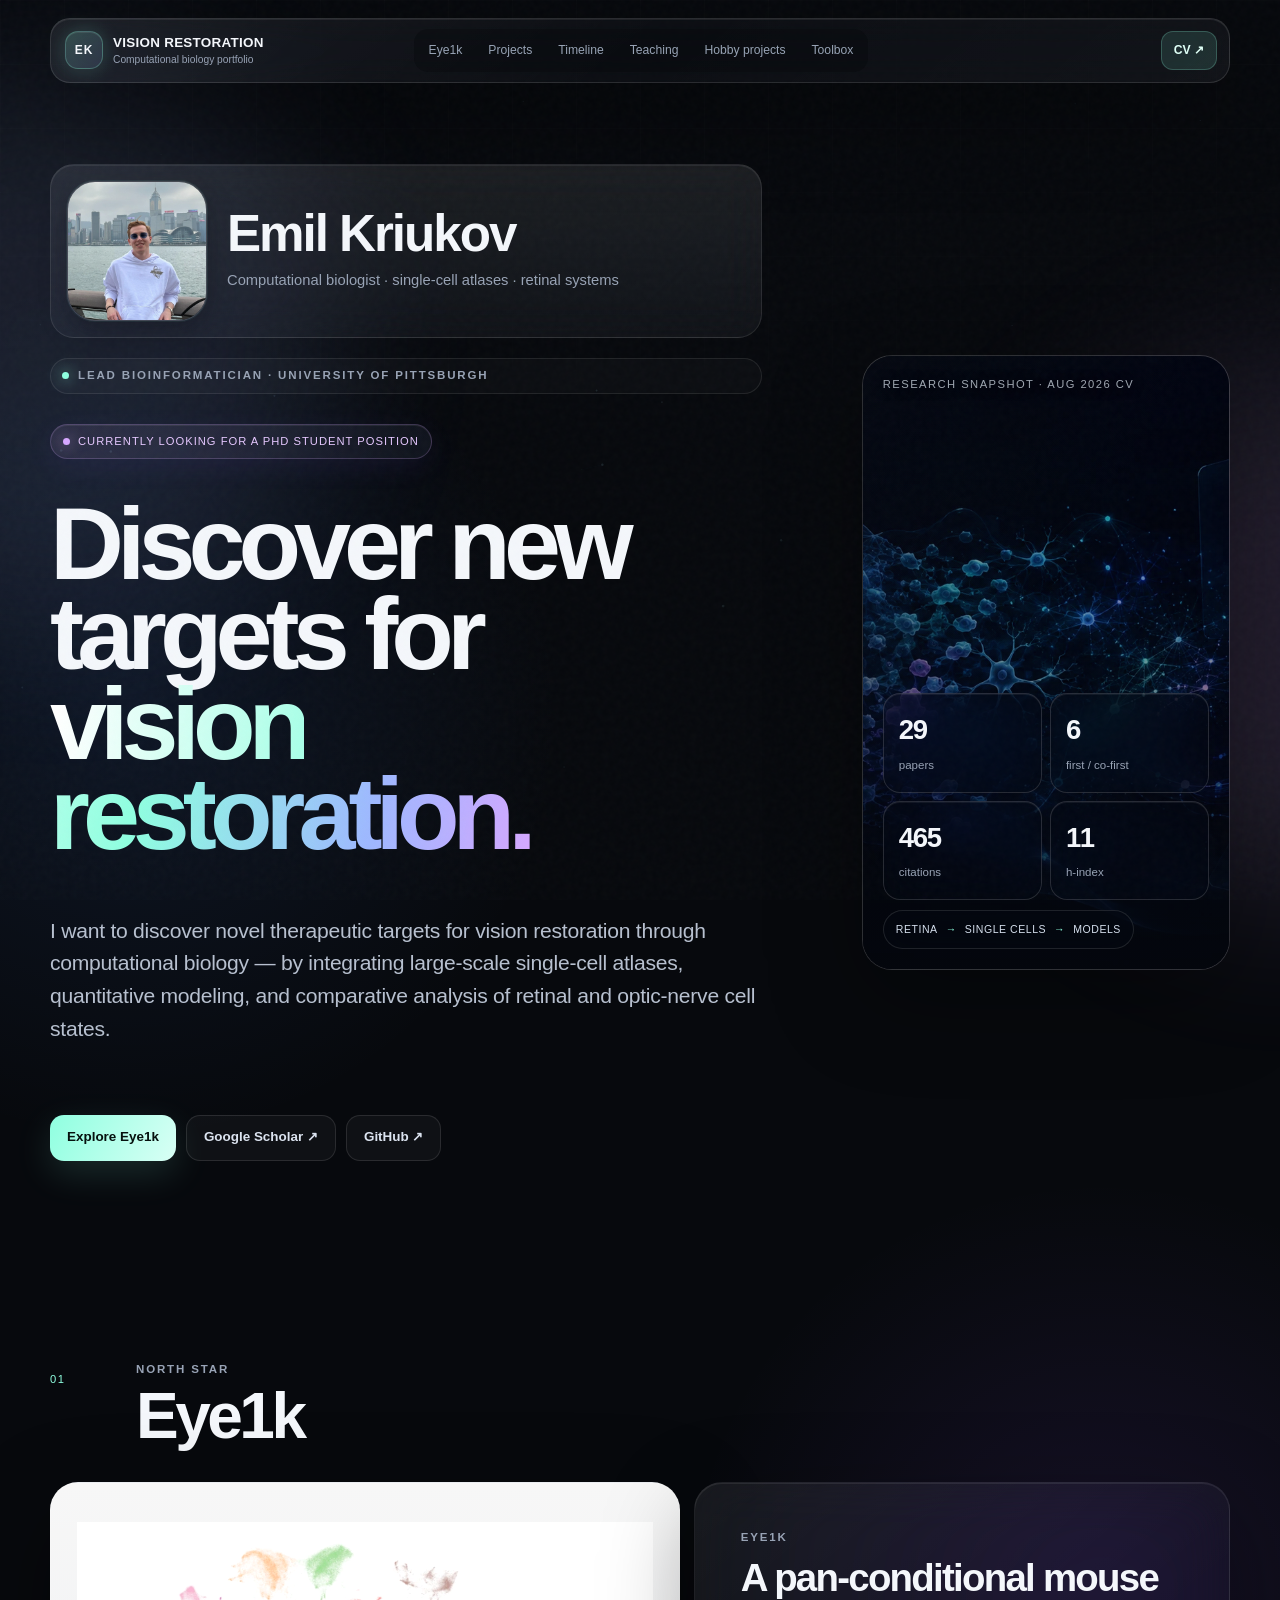
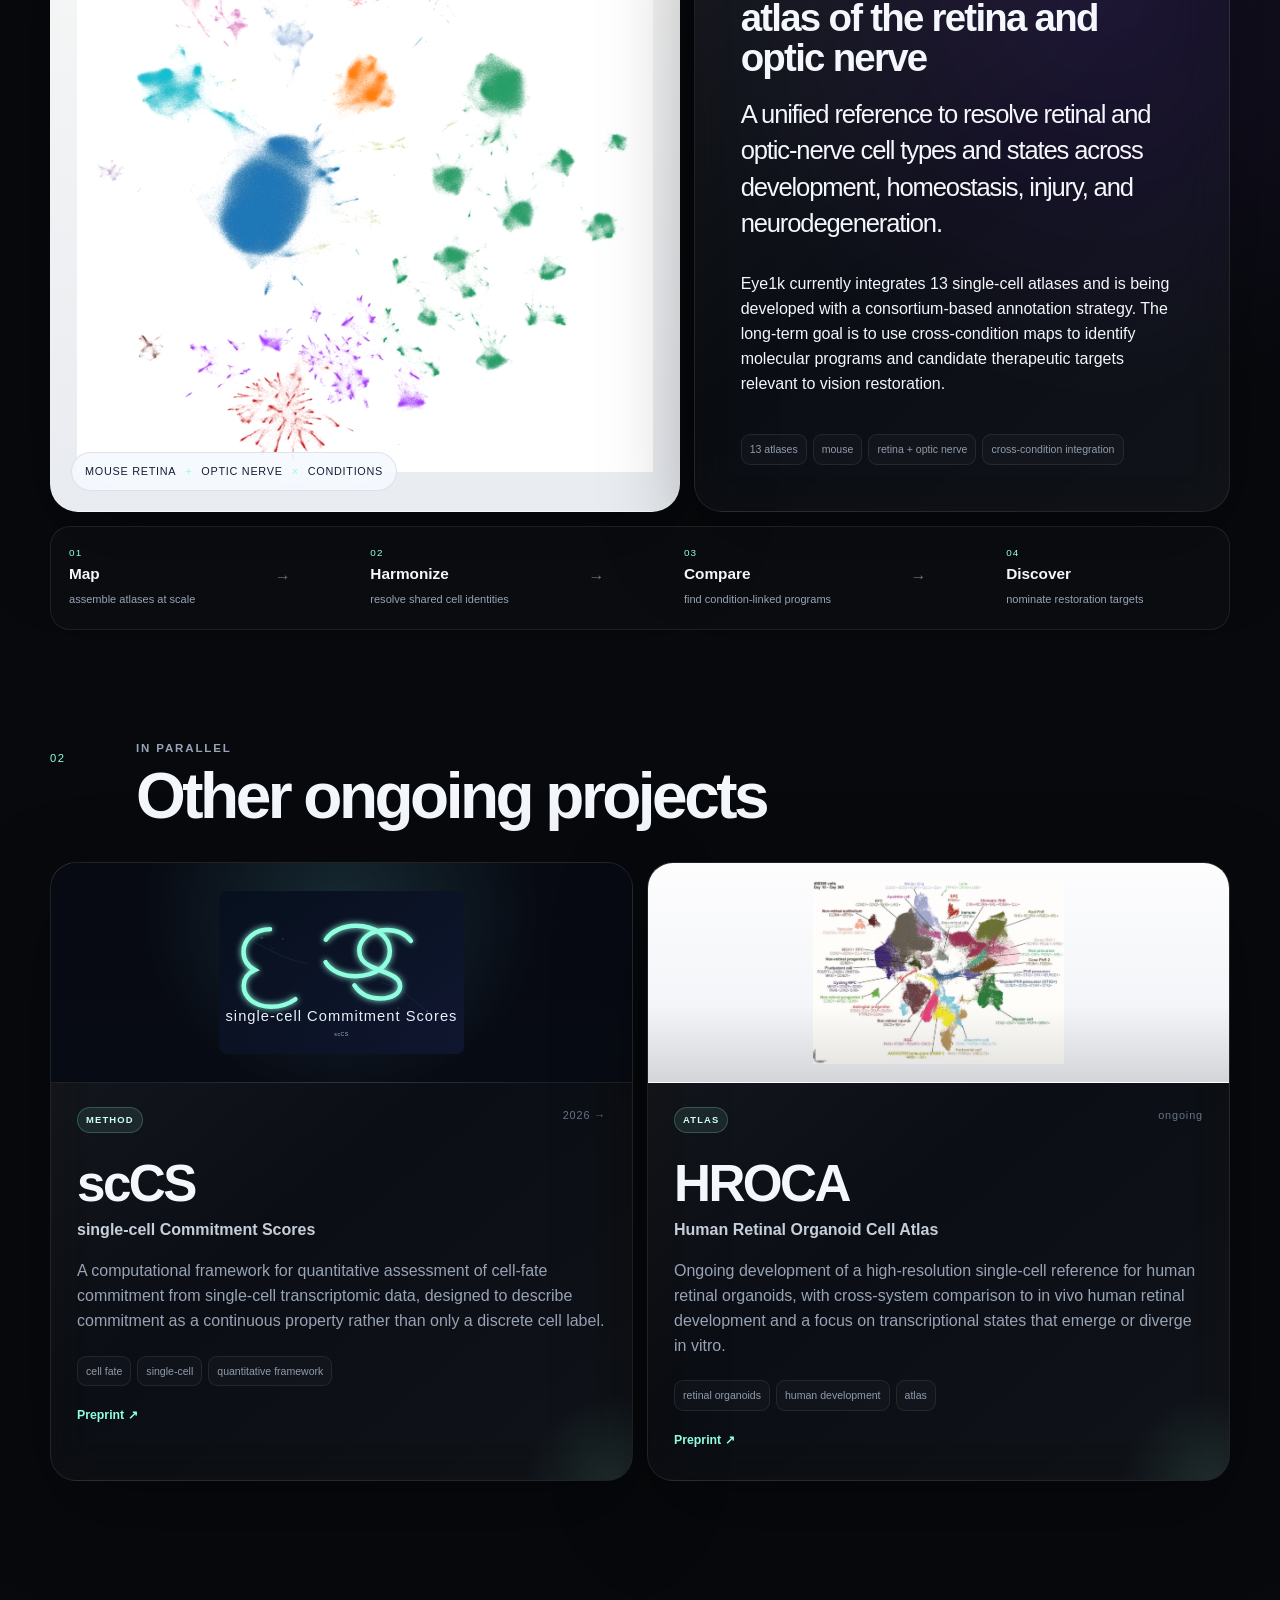
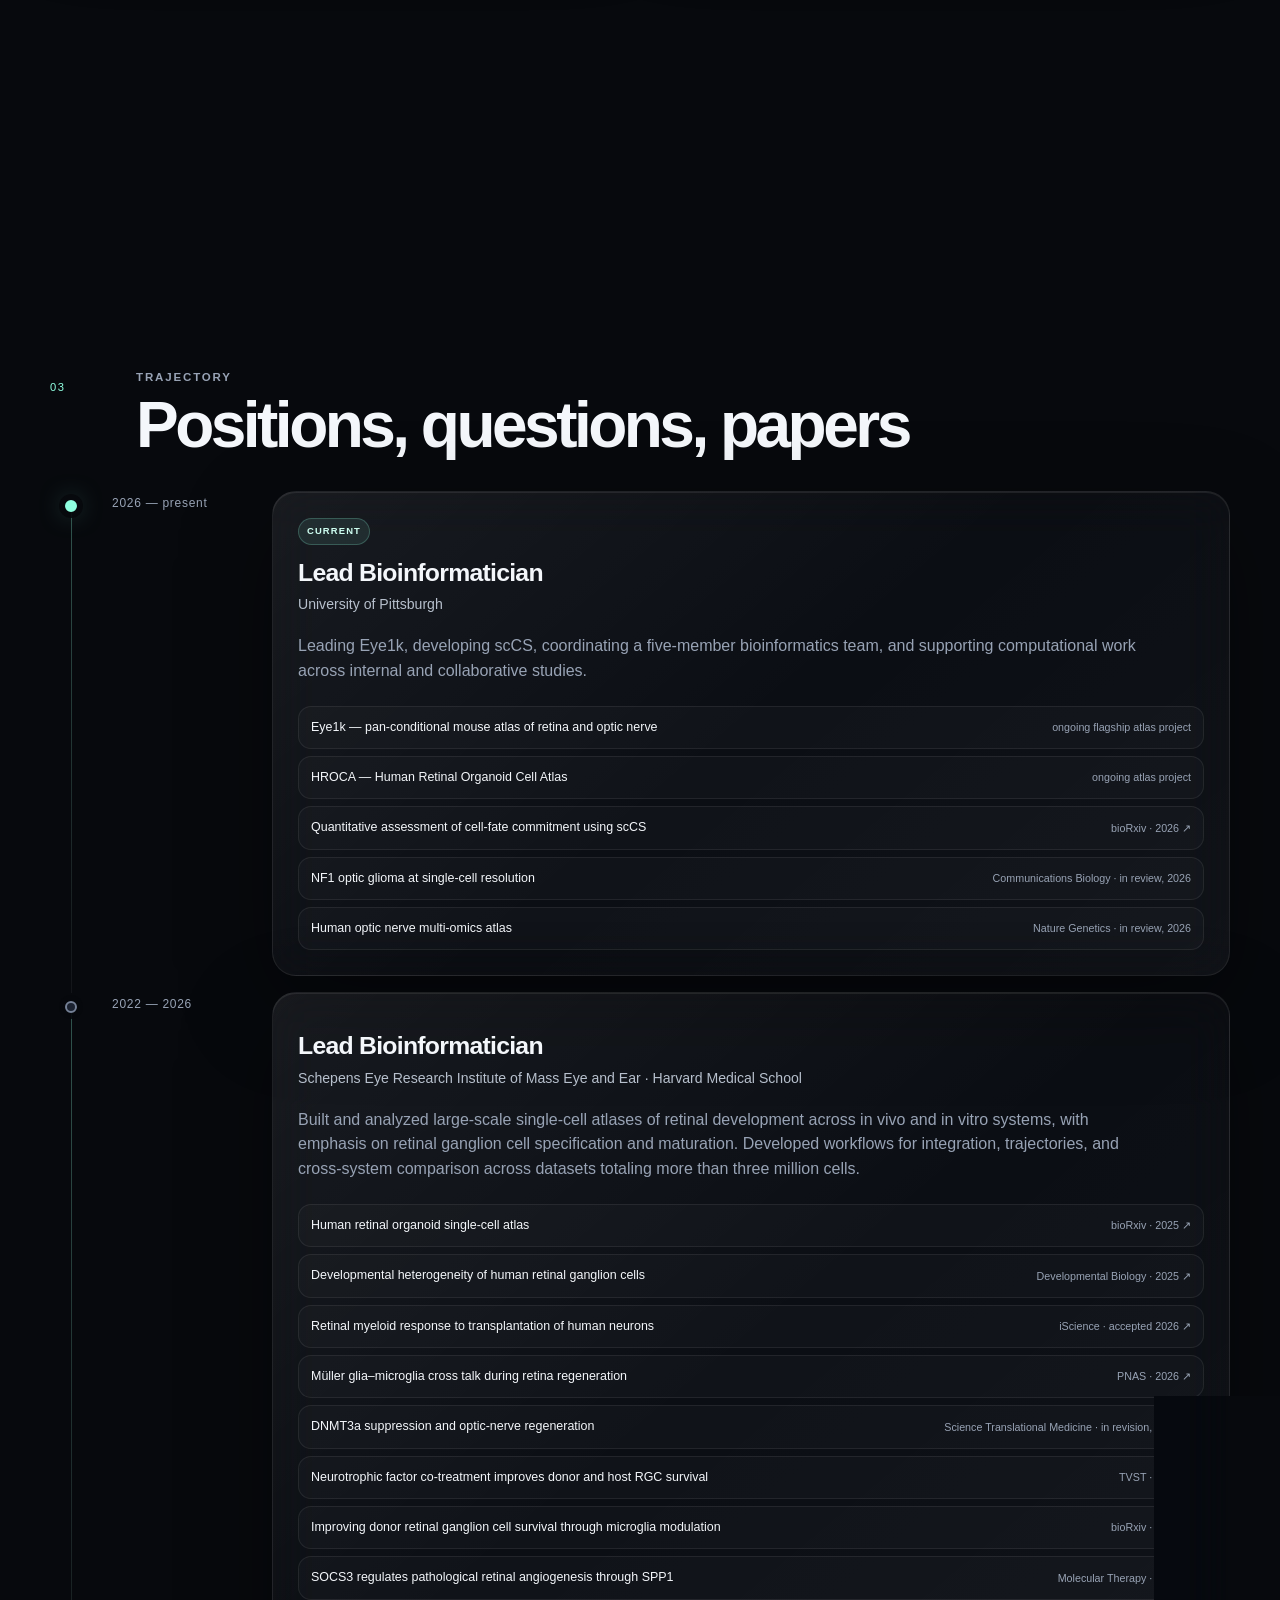
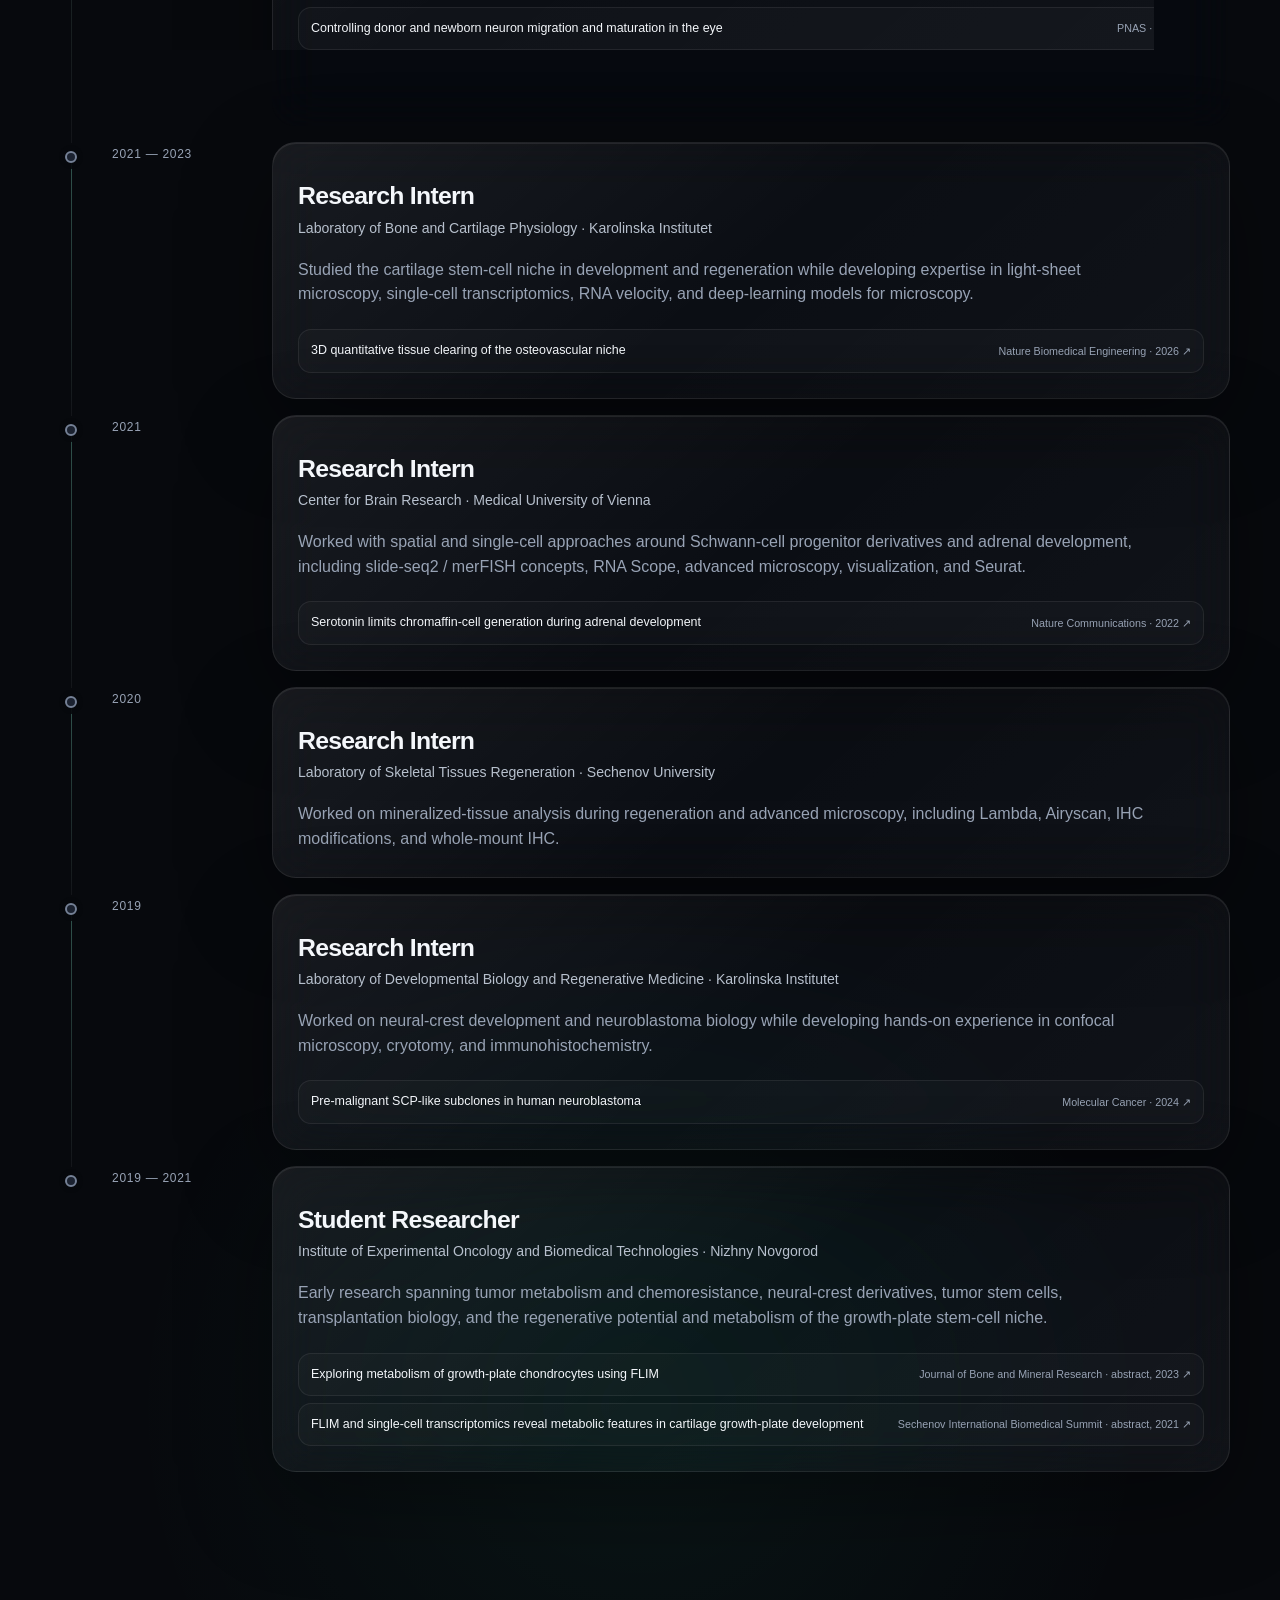
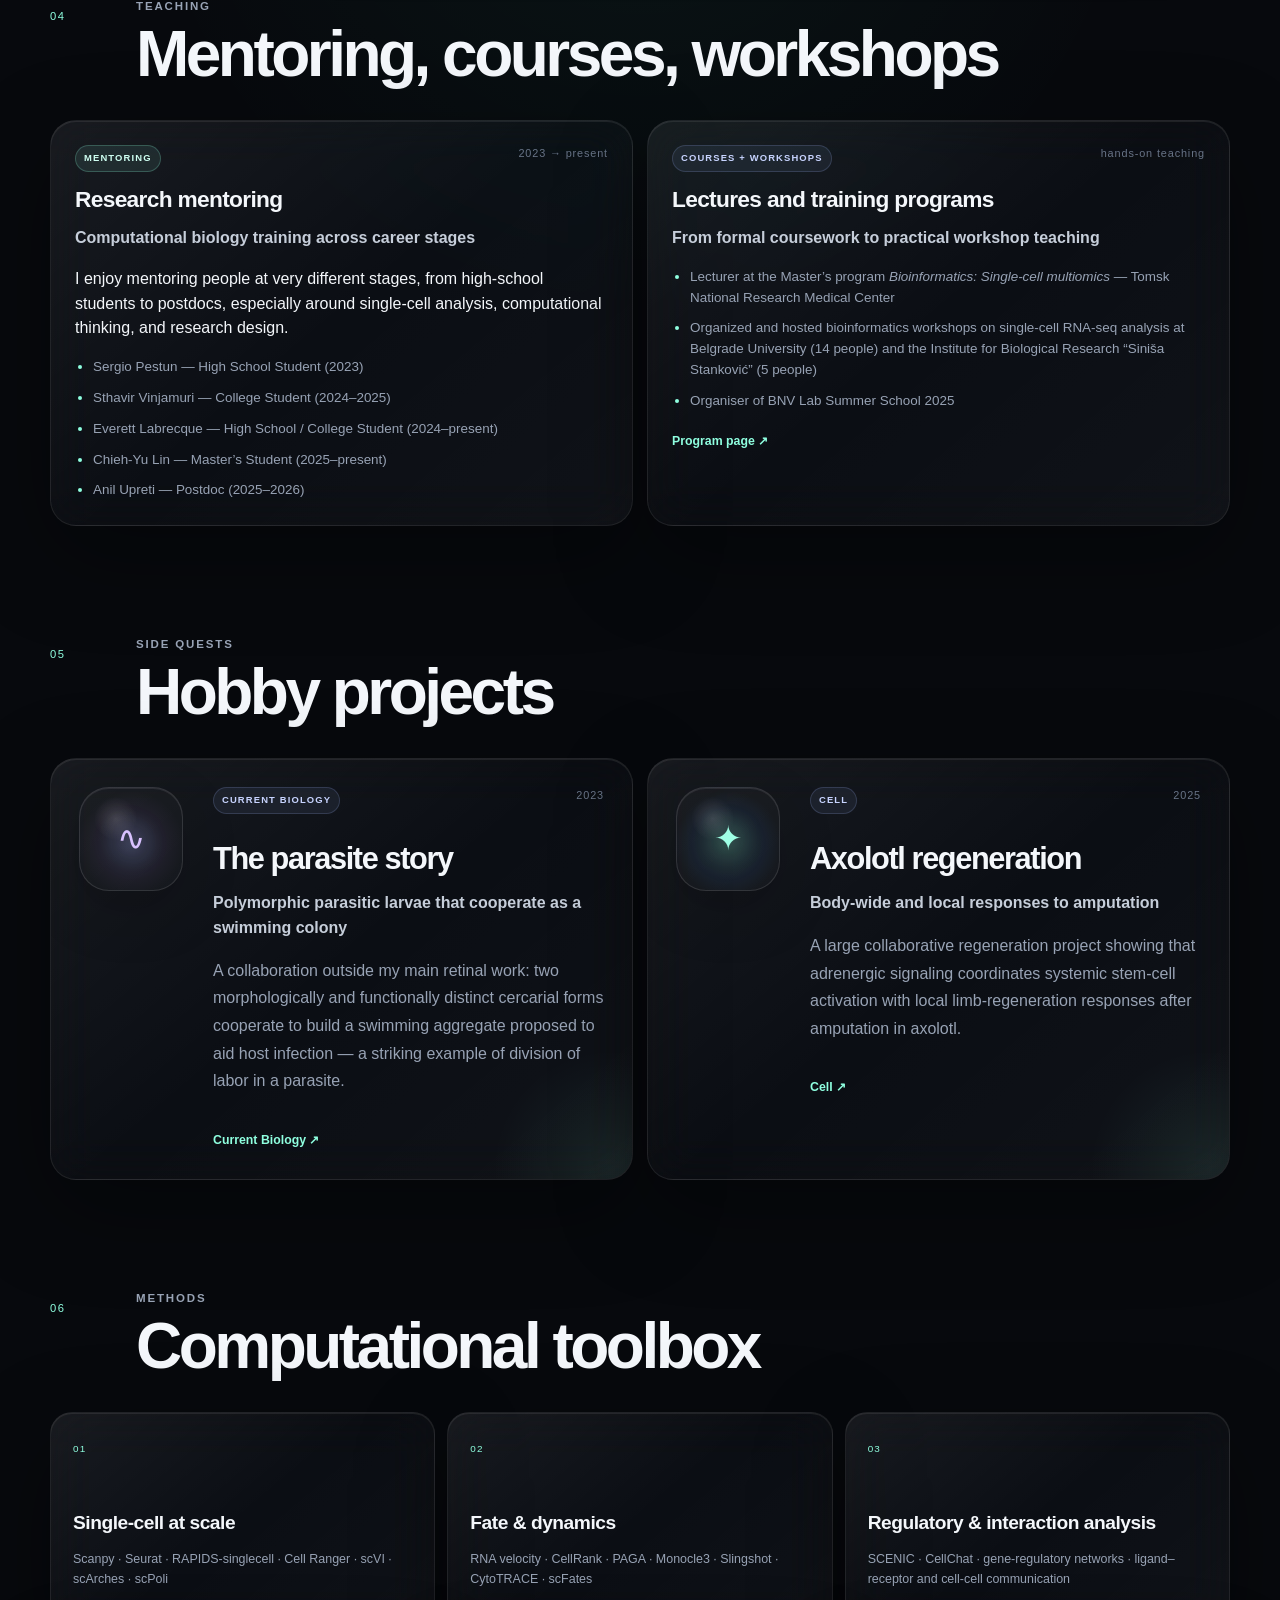
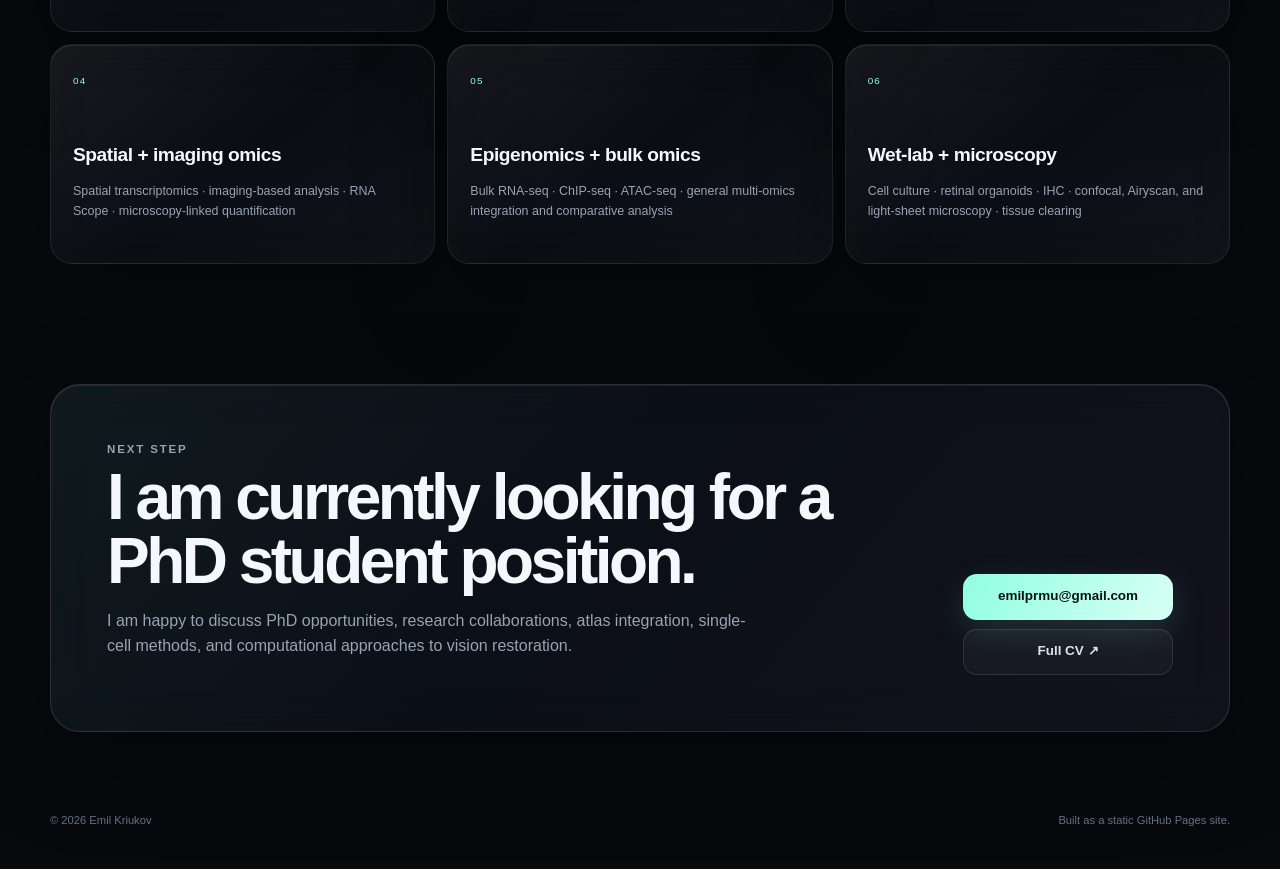
==== index.html @ a07c0dcc "Add files via upload" ====
<!doctype html>
<html lang="en">
<head>
  <meta charset="utf-8" />
  <meta name="viewport" content="width=device-width, initial-scale=1" />
  <meta name="theme-color" content="#07090d" />
  <meta name="description" content="Emil Kriukov — computational biologist using single-cell atlases and quantitative modeling to discover therapeutic targets for vision restoration." />
  <meta property="og:title" content="Emil Kriukov — Computational Biology" />
  <meta property="og:description" content="Single-cell atlases, retinal systems, cell-fate modeling, and computational biology for vision restoration." />
  <meta property="og:type" content="website" />
  <title>Emil Kriukov — Computational Biology</title>
  <link rel="icon" href="assets/favicon.svg" type="image/svg+xml" />
  <link rel="stylesheet" href="styles.css" />
</head>
<body>
  <canvas id="cell-field" aria-hidden="true"></canvas>
  <div class="ambient ambient-a" aria-hidden="true"></div>
  <div class="ambient ambient-b" aria-hidden="true"></div>
  <div class="noise" aria-hidden="true"></div>

  <header class="site-header glass" id="top">
    <a class="brand" href="#top" aria-label="Emil Kriukov home">
      <span class="brand-mark">EK</span>
      <span class="brand-copy">
        <strong>Vision restoration</strong>
        <small>Computational biology portfolio</small>
      </span>
    </a>
    <nav class="nav" aria-label="Primary navigation">
      <a href="#goal">Eye1k</a>
      <a href="#projects">Projects</a>
      <a href="#timeline">Timeline</a>
      <a href="#teaching">Teaching</a>
      <a href="#hobbies">Hobby projects</a>
      <a href="#toolbox">Toolbox</a>
    </nav>
    <a class="header-cta" href="assets/Emil_Kriukov_CV.pdf" target="_blank" rel="noopener">CV ↗</a>
  </header>

  <main>
    <section class="hero section-shell" aria-labelledby="hero-title">
      <div class="hero-copy reveal">
        <div class="hero-identity glass-subtle">
          <img class="profile-thumb" src="assets/emil-profile.webp" alt="Portrait of Emil Kriukov" />
          <div>
            <h2 class="identity-name">Emil Kriukov</h2>
            <p class="identity-role">Computational biologist · single-cell atlases · retinal systems</p>
          </div>
        </div>

        <div class="eyebrow"><span class="status-dot"></span> Lead Bioinformatician · University of Pittsburgh</div>
        <div class="opportunity-badge">Currently looking for a PhD student position</div>
        <h1 id="hero-title">Discover new targets for<br/><span>vision restoration.</span></h1>
        <p class="hero-lede">
          I want to discover novel therapeutic targets for vision restoration through computational biology — by integrating large-scale single-cell atlases, quantitative modeling, and comparative analysis of retinal and optic-nerve cell states.
        </p>
        <div class="hero-actions">
          <a class="button button-primary" href="#goal">Explore Eye1k</a>
          <a class="button button-ghost" href="https://scholar.google.com/citations?hl=en&authuser=1&user=YeBiFWYAAAAJ" target="_blank" rel="noopener">Google Scholar ↗</a>
          <a class="button button-ghost" href="https://github.com/mcrewcow" target="_blank" rel="noopener">GitHub ↗</a>
        </div>
      </div>

      <aside class="hero-panel glass reveal" aria-label="Research snapshot">
        <img class="hero-art" src="assets/hero-retina-data.webp" alt="Abstract illustration of retinal tissue transforming into single-cell data, trajectories, and computational networks" />
        <div class="hero-panel-shade" aria-hidden="true"></div>
        <div class="hero-panel-content">
          <div class="panel-kicker">Research snapshot · Aug 2026 CV</div>
          <div class="metric-grid">
            <div class="metric"><strong>29</strong><span>papers</span></div>
            <div class="metric"><strong>6</strong><span>first / co-first</span></div>
            <div class="metric"><strong>465</strong><span>citations</span></div>
            <div class="metric"><strong>11</strong><span>h-index</span></div>
          </div>
          <div class="hero-visual-caption">
            <span>retina</span><i>→</i><span>single cells</span><i>→</i><span>models</span>
          </div>
        </div>
      </aside>
    </section>

    <section class="section-shell" id="goal">
      <div class="section-heading reveal">
        <span class="section-number">01</span>
        <div>
          <p class="section-kicker">North star</p>
          <h2>Eye1k</h2>
        </div>
      </div>

      <div class="northstar-grid">
        <article class="glass northstar-visual reveal interactive-card" tabindex="0">
          <img class="data-figure eye1k-figure" src="assets/eye1k-user.webp" alt="Eye1k atlas UMAP-style visualization of retinal and optic-nerve related cell states" loading="lazy" />
          <div class="northstar-image-shade" aria-hidden="true"></div>
          <div class="northstar-caption"><span>mouse retina</span><i>+</i><span>optic nerve</span><i>×</i><span>conditions</span></div>
        </article>

        <article class="glass northstar-copy reveal interactive-card" tabindex="0">
          <span class="micro-label">Eye1k</span>
          <h3>A pan-conditional mouse atlas of the retina and optic nerve</h3>
          <p class="big-statement compact">A unified reference to resolve retinal and optic-nerve cell types and states across development, homeostasis, injury, and neurodegeneration.</p>
          <p class="muted">Eye1k currently integrates 13 single-cell atlases and is being developed with a consortium-based annotation strategy. The long-term goal is to use cross-condition maps to identify molecular programs and candidate therapeutic targets relevant to vision restoration.</p>
          <div class="project-meta northstar-meta"><span>13 atlases</span><span>mouse</span><span>retina + optic nerve</span><span>cross-condition integration</span></div>
        </article>
      </div>

      <div class="research-loop reveal" aria-label="Eye1k research workflow">
        <div><span>01</span><strong>Map</strong><small>assemble atlases at scale</small></div>
        <i>→</i>
        <div><span>02</span><strong>Harmonize</strong><small>resolve shared cell identities</small></div>
        <i>→</i>
        <div><span>03</span><strong>Compare</strong><small>find condition-linked programs</small></div>
        <i>→</i>
        <div><span>04</span><strong>Discover</strong><small>nominate restoration targets</small></div>
      </div>
    </section>

    <section class="section-shell" id="projects">
      <div class="section-heading reveal">
        <span class="section-number">02</span>
        <div>
          <p class="section-kicker">In parallel</p>
          <h2>Other ongoing projects</h2>
        </div>
      </div>

      <div class="project-grid">
        <article class="project-card glass feature project-card-visual reveal interactive-card" tabindex="0">
          <div class="project-image-wrap logo-wrap">
            <img class="logo-figure" src="assets/sccs-logo.svg" alt="scCS logo and wordmark" loading="lazy" />
          </div>
          <div class="project-body">
            <div class="card-topline"><span class="tag live">METHOD</span><span>2026 →</span></div>
            <h3>scCS</h3>
            <p class="project-subtitle">single-cell Commitment Scores</p>
            <p>A computational framework for quantitative assessment of cell-fate commitment from single-cell transcriptomic data, designed to describe commitment as a continuous property rather than only a discrete cell label.</p>
            <div class="project-meta"><span>cell fate</span><span>single-cell</span><span>quantitative framework</span></div>
            <a class="text-link" href="https://doi.org/10.64898/2026.07.27.741070v1" target="_blank" rel="noopener">Preprint ↗</a>
          </div>
        </article>

        <article class="project-card glass feature project-card-visual reveal interactive-card" tabindex="0">
          <div class="project-image-wrap light-wrap">
            <img class="data-figure hroca-figure" src="assets/hroca-user.webp" alt="HROCA annotated UMAP of human retinal organoid cell states" loading="lazy" />
          </div>
          <div class="project-body">
            <div class="card-topline"><span class="tag live">ATLAS</span><span>ongoing</span></div>
            <h3>HROCA</h3>
            <p class="project-subtitle">Human Retinal Organoid Cell Atlas</p>
            <p>Ongoing development of a high-resolution single-cell reference for human retinal organoids, with cross-system comparison to in vivo human retinal development and a focus on transcriptional states that emerge or diverge in vitro.</p>
            <div class="project-meta"><span>retinal organoids</span><span>human development</span><span>atlas</span></div>
            <a class="text-link" href="https://doi.org/10.1101/2025.08.02.668295" target="_blank" rel="noopener">Preprint ↗</a>
          </div>
        </article>

        <article class="project-card glass reveal interactive-card" tabindex="0">
          <div class="card-topline"><span class="tag">ACTIVE PAPER</span><span>2026</span></div>
          <h3>NF1 optic glioma</h3>
          <p class="project-subtitle">Systems-level single-cell dissection</p>
          <p>A systems-level single-cell study of a preclinical murine model of NF1 optic glioma, listed in the CV as in review at <em>Communications Biology</em>.</p>
          <div class="project-meta"><span>NF1</span><span>optic glioma</span><span>single-cell</span></div>
        </article>

        <article class="project-card glass reveal interactive-card" tabindex="0">
          <div class="card-topline"><span class="tag">ACTIVE PAPER</span><span>2026</span></div>
          <h3>Human optic nerve atlas</h3>
          <p class="project-subtitle">Integrated single-cell multi-omics</p>
          <p>Contributing to an integrated single-cell multi-omics atlas of the human optic nerve, currently listed in the CV as in review at <em>Nature Genetics</em>.</p>
          <div class="project-meta"><span>human</span><span>optic nerve</span><span>multi-omics</span></div>
        </article>
      </div>
    </section>

    <section class="section-shell" id="timeline">
      <div class="section-heading reveal">
        <span class="section-number">03</span>
        <div>
          <p class="section-kicker">Trajectory</p>
          <h2>Positions, questions, papers</h2>
        </div>
      </div>

      <div class="timeline">
        <article class="timeline-item reveal">
          <div class="timeline-rail"><span class="timeline-dot current"></span></div>
          <div class="timeline-date">2026 — present</div>
          <div class="timeline-card glass interactive-card" tabindex="0">
            <div class="role-heading"><div><span class="tag live">CURRENT</span><h3>Lead Bioinformatician</h3><p>University of Pittsburgh</p></div></div>
            <p>Leading Eye1k, developing scCS, coordinating a five-member bioinformatics team, and supporting computational work across internal and collaborative studies.</p>
            <div class="paper-list">
              <div class="paper-static"><span>Eye1k — pan-conditional mouse atlas of retina and optic nerve</span><small>ongoing flagship atlas project</small></div>
              <div class="paper-static"><span>HROCA — Human Retinal Organoid Cell Atlas</span><small>ongoing atlas project</small></div>
              <a href="https://doi.org/10.64898/2026.07.27.741070v1" target="_blank" rel="noopener"><span>Quantitative assessment of cell-fate commitment using scCS</span><small>bioRxiv · 2026 ↗</small></a>
              <div class="paper-static"><span>NF1 optic glioma at single-cell resolution</span><small>Communications Biology · in review, 2026</small></div>
              <div class="paper-static"><span>Human optic nerve multi-omics atlas</span><small>Nature Genetics · in review, 2026</small></div>
            </div>
          </div>
        </article>

        <article class="timeline-item reveal">
          <div class="timeline-rail"><span class="timeline-dot"></span></div>
          <div class="timeline-date">2022 — 2026</div>
          <div class="timeline-card glass interactive-card" tabindex="0">
            <div class="role-heading"><div><h3>Lead Bioinformatician</h3><p>Schepens Eye Research Institute of Mass Eye and Ear · Harvard Medical School</p></div></div>
            <p>Built and analyzed large-scale single-cell atlases of retinal development across in vivo and in vitro systems, with emphasis on retinal ganglion cell specification and maturation. Developed workflows for integration, trajectories, and cross-system comparison across datasets totaling more than three million cells.</p>
            <div class="paper-list">
              <a href="https://doi.org/10.1101/2025.08.02.668295" target="_blank" rel="noopener"><span>Human retinal organoid single-cell atlas</span><small>bioRxiv · 2025 ↗</small></a>
              <a href="https://doi.org/10.1016/j.ydbio.2025.08.025" target="_blank" rel="noopener"><span>Developmental heterogeneity of human retinal ganglion cells</span><small>Developmental Biology · 2025 ↗</small></a>
              <a href="https://doi.org/10.1101/2025.05.16.654622v1" target="_blank" rel="noopener"><span>Retinal myeloid response to transplantation of human neurons</span><small>iScience · accepted 2026 ↗</small></a>
              <a href="https://doi.org/10.1073/pnas.2535044123" target="_blank" rel="noopener"><span>Müller glia–microglia cross talk during retina regeneration</span><small>PNAS · 2026 ↗</small></a>
              <a href="https://doi.org/10.1101/2023.11.17.567614" target="_blank" rel="noopener"><span>DNMT3a suppression and optic-nerve regeneration</span><small>Science Translational Medicine · in revision, 2026 ↗</small></a>
              <a href="https://doi.org/10.1167/tvst.14.9.27" target="_blank" rel="noopener"><span>Neurotrophic factor co-treatment improves donor and host RGC survival</span><small>TVST · 2025 ↗</small></a>
              <a href="https://doi.org/10.1101/2024.07.06.602307" target="_blank" rel="noopener"><span>Improving donor retinal ganglion cell survival through microglia modulation</span><small>bioRxiv · 2024 ↗</small></a>
              <a href="https://doi.org/10.1016/j.ymthe.2024.03.025" target="_blank" rel="noopener"><span>SOCS3 regulates pathological retinal angiogenesis through SPP1</span><small>Molecular Therapy · 2024 ↗</small></a>
              <a href="https://doi.org/10.1073/pnas.2302089120" target="_blank" rel="noopener"><span>Controlling donor and newborn neuron migration and maturation in the eye</span><small>PNAS · 2023 ↗</small></a>
              <a href="https://doi.org/10.1016/j.celrep.2023.112889" target="_blank" rel="noopener"><span>IGFBPL1, microglia homeostasis, and neuroinflammation in glaucoma</span><small>Cell Reports · 2023 ↗</small></a>
            </div>
          </div>
        </article>

        <article class="timeline-item reveal">
          <div class="timeline-rail"><span class="timeline-dot"></span></div>
          <div class="timeline-date">2021 — 2023</div>
          <div class="timeline-card glass interactive-card" tabindex="0">
            <div class="role-heading"><div><h3>Research Intern</h3><p>Laboratory of Bone and Cartilage Physiology · Karolinska Institutet</p></div></div>
            <p>Studied the cartilage stem-cell niche in development and regeneration while developing expertise in light-sheet microscopy, single-cell transcriptomics, RNA velocity, and deep-learning models for microscopy.</p>
            <div class="paper-list">
              <a href="https://doi.org/10.1038/s41551-026-01645-3" target="_blank" rel="noopener"><span>3D quantitative tissue clearing of the osteovascular niche</span><small>Nature Biomedical Engineering · 2026 ↗</small></a>
            </div>
          </div>
        </article>

        <article class="timeline-item reveal">
          <div class="timeline-rail"><span class="timeline-dot"></span></div>
          <div class="timeline-date">2021</div>
          <div class="timeline-card glass interactive-card" tabindex="0">
            <div class="role-heading"><div><h3>Research Intern</h3><p>Center for Brain Research · Medical University of Vienna</p></div></div>
            <p>Worked with spatial and single-cell approaches around Schwann-cell progenitor derivatives and adrenal development, including slide-seq2 / merFISH concepts, RNA Scope, advanced microscopy, visualization, and Seurat.</p>
            <div class="paper-list">
              <a href="https://doi.org/10.1038/s41467-022-30438-w" target="_blank" rel="noopener"><span>Serotonin limits chromaffin-cell generation during adrenal development</span><small>Nature Communications · 2022 ↗</small></a>
            </div>
          </div>
        </article>

        <article class="timeline-item reveal">
          <div class="timeline-rail"><span class="timeline-dot"></span></div>
          <div class="timeline-date">2020</div>
          <div class="timeline-card glass interactive-card" tabindex="0">
            <div class="role-heading"><div><h3>Research Intern</h3><p>Laboratory of Skeletal Tissues Regeneration · Sechenov University</p></div></div>
            <p>Worked on mineralized-tissue analysis during regeneration and advanced microscopy, including Lambda, Airyscan, IHC modifications, and whole-mount IHC.</p>
          </div>
        </article>

        <article class="timeline-item reveal">
          <div class="timeline-rail"><span class="timeline-dot"></span></div>
          <div class="timeline-date">2019</div>
          <div class="timeline-card glass interactive-card" tabindex="0">
            <div class="role-heading"><div><h3>Research Intern</h3><p>Laboratory of Developmental Biology and Regenerative Medicine · Karolinska Institutet</p></div></div>
            <p>Worked on neural-crest development and neuroblastoma biology while developing hands-on experience in confocal microscopy, cryotomy, and immunohistochemistry.</p>
            <div class="paper-list">
              <a href="https://doi.org/10.1186/s12943-024-02091-y" target="_blank" rel="noopener"><span>Pre-malignant SCP-like subclones in human neuroblastoma</span><small>Molecular Cancer · 2024 ↗</small></a>
            </div>
          </div>
        </article>

        <article class="timeline-item reveal">
          <div class="timeline-rail"><span class="timeline-dot"></span></div>
          <div class="timeline-date">2019 — 2021</div>
          <div class="timeline-card glass interactive-card" tabindex="0">
            <div class="role-heading"><div><h3>Student Researcher</h3><p>Institute of Experimental Oncology and Biomedical Technologies · Nizhny Novgorod</p></div></div>
            <p>Early research spanning tumor metabolism and chemoresistance, neural-crest derivatives, tumor stem cells, transplantation biology, and the regenerative potential and metabolism of the growth-plate stem-cell niche.</p>
            <div class="paper-list">
              <a href="https://scholar.google.com/scholar?q=%22Exploring+metabolism+of+the+growth+plate+chondrocytes+using+FLIM+revealed+least+glycolytic+metabolism+in+chondroprogenitors%22" target="_blank" rel="noopener"><span>Exploring metabolism of growth-plate chondrocytes using FLIM</span><small>Journal of Bone and Mineral Research · abstract, 2023 ↗</small></a>
              <a href="https://sechenov-sibs.confreg.org/userfiles/ufiles/Abstracts_SIBS_ENG_2021_LAST.pdf" target="_blank" rel="noopener"><span>FLIM and single-cell transcriptomics reveal metabolic features in cartilage growth-plate development</span><small>Sechenov International Biomedical Summit · abstract, 2021 ↗</small></a>
            </div>
          </div>
        </article>
      </div>
    </section>

    <section class="section-shell" id="teaching">
      <div class="section-heading reveal">
        <span class="section-number">04</span>
        <div>
          <p class="section-kicker">Teaching</p>
          <h2>Mentoring, courses, workshops</h2>
        </div>
      </div>

      <div class="teaching-grid">
        <article class="glass teaching-card reveal interactive-card" tabindex="0">
          <div class="card-topline"><span class="tag live">MENTORING</span><span>2023 → present</span></div>
          <h3>Research mentoring</h3>
          <p class="project-subtitle">Computational biology training across career stages</p>
          <p>I enjoy mentoring people at very different stages, from high-school students to postdocs, especially around single-cell analysis, computational thinking, and research design.</p>
          <ul class="teaching-list">
            <li>Sergio Pestun — High School Student (2023)</li>
            <li>Sthavir Vinjamuri — College Student (2024–2025)</li>
            <li>Everett Labrecque — High School / College Student (2024–present)</li>
            <li>Chieh-Yu Lin — Master’s Student (2025–present)</li>
            <li>Anil Upreti — Postdoc (2025–2026)</li>
          </ul>
        </article>

        <article class="glass teaching-card reveal interactive-card" tabindex="0">
          <div class="card-topline"><span class="tag">COURSES + WORKSHOPS</span><span>hands-on teaching</span></div>
          <h3>Lectures and training programs</h3>
          <p class="project-subtitle">From formal coursework to practical workshop teaching</p>
          <ul class="teaching-list">
            <li>Lecturer at the Master’s program <em>Bioinformatics: Single-cell multiomics</em> — Tomsk National Research Medical Center</li>
            <li>Organized and hosted bioinformatics workshops on single-cell RNA-seq analysis at Belgrade University (14 people) and the Institute for Biological Research “Siniša Stanković” (5 people)</li>
            <li>Organiser of BNV Lab Summer School 2025</li>
          </ul>
          <a class="text-link" href="https://master-omics.ru/lectors/kriukove/" target="_blank" rel="noopener">Program page ↗</a>
        </article>
      </div>
    </section>

    <section class="section-shell" id="hobbies">
      <div class="section-heading reveal">
        <span class="section-number">05</span>
        <div>
          <p class="section-kicker">Side quests</p>
          <h2>Hobby projects</h2>
        </div>
      </div>

      <div class="hobby-grid">
        <article class="glass hobby-card reveal interactive-card" tabindex="0">
          <div class="hobby-orb parasite-orb" aria-hidden="true"><span>∿</span></div>
          <div>
            <div class="card-topline"><span class="tag">CURRENT BIOLOGY</span><span>2023</span></div>
            <h3>The parasite story</h3>
            <p class="project-subtitle">Polymorphic parasitic larvae that cooperate as a swimming colony</p>
            <p>A collaboration outside my main retinal work: two morphologically and functionally distinct cercarial forms cooperate to build a swimming aggregate proposed to aid host infection — a striking example of division of labor in a parasite.</p>
            <a class="text-link" href="https://doi.org/10.1016/j.cub.2023.08.090" target="_blank" rel="noopener">Current Biology ↗</a>
          </div>
        </article>

        <article class="glass hobby-card reveal interactive-card" tabindex="0">
          <div class="hobby-orb axolotl-orb" aria-hidden="true"><span>✦</span></div>
          <div>
            <div class="card-topline"><span class="tag">CELL</span><span>2025</span></div>
            <h3>Axolotl regeneration</h3>
            <p class="project-subtitle">Body-wide and local responses to amputation</p>
            <p>A large collaborative regeneration project showing that adrenergic signaling coordinates systemic stem-cell activation with local limb-regeneration responses after amputation in axolotl.</p>
            <a class="text-link" href="https://doi.org/10.1016/j.cell.2025.09.025" target="_blank" rel="noopener">Cell ↗</a>
          </div>
        </article>
      </div>
    </section>

    <section class="section-shell" id="toolbox">
      <div class="section-heading reveal">
        <span class="section-number">06</span>
        <div>
          <p class="section-kicker">Methods</p>
          <h2>Computational toolbox</h2>
        </div>
      </div>

      <div class="toolbox-grid toolbox-grid-expanded">
        <article class="glass tool-card reveal interactive-card" tabindex="0"><span>01</span><h3>Single-cell at scale</h3><p>Scanpy · Seurat · RAPIDS-singlecell · Cell Ranger · scVI · scArches · scPoli</p></article>
        <article class="glass tool-card reveal interactive-card" tabindex="0"><span>02</span><h3>Fate & dynamics</h3><p>RNA velocity · CellRank · PAGA · Monocle3 · Slingshot · CytoTRACE · scFates</p></article>
        <article class="glass tool-card reveal interactive-card" tabindex="0"><span>03</span><h3>Regulatory & interaction analysis</h3><p>SCENIC · CellChat · gene-regulatory networks · ligand–receptor and cell-cell communication</p></article>
        <article class="glass tool-card reveal interactive-card" tabindex="0"><span>04</span><h3>Spatial + imaging omics</h3><p>Spatial transcriptomics · imaging-based analysis · RNA Scope · microscopy-linked quantification</p></article>
        <article class="glass tool-card reveal interactive-card" tabindex="0"><span>05</span><h3>Epigenomics + bulk omics</h3><p>Bulk RNA-seq · ChIP-seq · ATAC-seq · general multi-omics integration and comparative analysis</p></article>
        <article class="glass tool-card reveal interactive-card" tabindex="0"><span>06</span><h3>Wet-lab + microscopy</h3><p>Cell culture · retinal organoids · IHC · confocal, Airyscan, and light-sheet microscopy · tissue clearing</p></article>
      </div>
    </section>

    <section class="section-shell contact-section">
      <div class="contact-card glass reveal">
        <div>
          <p class="section-kicker">Next step</p>
          <h2>I am currently looking for a PhD student position.</h2>
          <p>I am happy to discuss PhD opportunities, research collaborations, atlas integration, single-cell methods, and computational approaches to vision restoration.</p>
        </div>
        <div class="contact-actions">
          <a class="button button-primary" href="mailto:emilprmu@gmail.com">emilprmu@gmail.com</a>
          <a class="button button-ghost" href="assets/Emil_Kriukov_CV.pdf" target="_blank" rel="noopener">Full CV ↗</a>
        </div>
      </div>
    </section>
  </main>

  <footer class="footer section-shell">
    <span>© <span id="year"></span> Emil Kriukov</span>
    <span>Built as a static GitHub Pages site.</span>
  </footer>

  <script src="script.js"></script>
</body>
</html>
---- styles.css ----
:root {
  color-scheme: dark;
  --bg: #07090d;
  --bg-soft: #0c1017;
  --text: #f4f7fb;
  --muted: #98a3b5;
  --faint: #687487;
  --line: rgba(255,255,255,.11);
  --glass: rgba(17, 23, 34, .48);
  --glass-strong: rgba(18, 26, 39, .72);
  --accent: #8fffe0;
  --accent-2: #9eb8ff;
  --accent-3: #d6a7ff;
  --max: 1180px;
  --radius: 26px;
  --shadow: 0 30px 90px rgba(0,0,0,.34);
}

* { box-sizing: border-box; }
html { scroll-behavior: smooth; }
body {
  margin: 0;
  min-height: 100vh;
  background:
    radial-gradient(circle at 10% 8%, rgba(79, 142, 255, .10), transparent 27rem),
    radial-gradient(circle at 86% 18%, rgba(149, 86, 255, .11), transparent 26rem),
    radial-gradient(circle at 50% 70%, rgba(62, 255, 195, .05), transparent 32rem),
    var(--bg);
  color: var(--text);
  font-family: Inter, ui-sans-serif, -apple-system, BlinkMacSystemFont, "Segoe UI", sans-serif;
  line-height: 1.55;
  overflow-x: hidden;
}

body::before {
  content: "";
  position: fixed;
  inset: 0;
  pointer-events: none;
  background-image:
    linear-gradient(rgba(255,255,255,.018) 1px, transparent 1px),
    linear-gradient(90deg, rgba(255,255,255,.018) 1px, transparent 1px);
  background-size: 64px 64px;
  mask-image: linear-gradient(to bottom, rgba(0,0,0,.65), transparent 76%);
  z-index: -4;
}

#cell-field { position: fixed; inset: 0; width: 100%; height: 100%; z-index: -3; opacity: .66; pointer-events: none; }
.ambient { position: fixed; width: 34rem; aspect-ratio: 1; border-radius: 50%; filter: blur(90px); opacity: .12; z-index: -2; pointer-events: none; }
.ambient-a { background: var(--accent-2); top: 8%; left: -14rem; }
.ambient-b { background: var(--accent-3); top: 40%; right: -18rem; }
.noise { position: fixed; inset: 0; pointer-events: none; z-index: 20; opacity: .025; background-image: url("data:image/svg+xml,%3Csvg viewBox='0 0 160 160' xmlns='http://www.w3.org/2000/svg'%3E%3Cfilter id='n'%3E%3CfeTurbulence type='fractalNoise' baseFrequency='.9' numOctaves='4' stitchTiles='stitch'/%3E%3C/filter%3E%3Crect width='100%25' height='100%25' filter='url(%23n)' opacity='1'/%3E%3C/svg%3E"); }

a { color: inherit; }
::selection { background: rgba(143,255,224,.22); color: #fff; }

.glass {
  background: linear-gradient(140deg, rgba(255,255,255,.075), rgba(255,255,255,.025) 50%, rgba(255,255,255,.045));
  border: 1px solid rgba(255,255,255,.12);
  box-shadow: inset 0 1px 0 rgba(255,255,255,.08), var(--shadow);
  -webkit-backdrop-filter: blur(24px) saturate(145%);
  backdrop-filter: blur(24px) saturate(145%);
}

.site-header {
  position: sticky;
  top: 18px;
  z-index: 30;
  width: min(calc(100% - 32px), var(--max));
  margin: 18px auto 0;
  padding: 10px 12px 10px 14px;
  border-radius: 20px;
  display: grid;
  grid-template-columns: 1fr auto 1fr;
  align-items: center;
  gap: 16px;
}

.brand { display: flex; gap: 10px; align-items: center; text-decoration: none; min-width: 0; }
.brand-mark { width: 38px; height: 38px; display: grid; place-items: center; border-radius: 13px; background: linear-gradient(135deg, rgba(143,255,224,.20), rgba(158,184,255,.14)); border: 1px solid rgba(143,255,224,.25); font-size: .75rem; font-weight: 800; letter-spacing: .08em; }
.brand-copy { display: flex; flex-direction: column; min-width: 0; line-height: 1.12; }
.brand-copy strong { font-size: .88rem; letter-spacing: -.01em; }
.brand-copy small { color: var(--muted); font-size: .67rem; margin-top: 4px; white-space: nowrap; overflow: hidden; text-overflow: ellipsis; }
.nav { display: flex; gap: 4px; padding: 4px; border-radius: 14px; background: rgba(4,7,11,.32); }
.nav a { color: var(--muted); text-decoration: none; font-size: .76rem; padding: 8px 11px; border-radius: 10px; transition: .25s ease; }
.nav a:hover { color: var(--text); background: rgba(255,255,255,.06); }
.header-cta { justify-self: end; text-decoration: none; font-size: .76rem; font-weight: 700; padding: 9px 12px; border-radius: 12px; background: rgba(143,255,224,.12); border: 1px solid rgba(143,255,224,.22); color: #dffff6; }

.section-shell { width: min(calc(100% - 40px), var(--max)); margin-inline: auto; }
.hero { min-height: calc(100vh - 76px); display: grid; grid-template-columns: 1.45fr .75fr; align-items: center; gap: clamp(36px, 8vw, 100px); padding-block: 9vh 10vh; }
.eyebrow, .section-kicker, .micro-label { text-transform: uppercase; letter-spacing: .16em; font-size: .72rem; font-weight: 700; color: var(--muted); }
.eyebrow { display: inline-flex; align-items: center; gap: 9px; padding: 8px 11px; border: 1px solid rgba(255,255,255,.09); border-radius: 99px; background: rgba(255,255,255,.025); }
.status-dot { width: 7px; height: 7px; border-radius: 50%; background: var(--accent); box-shadow: 0 0 16px var(--accent); }
.hero h1 { margin: 24px 0 20px; font-size: clamp(3.45rem, 8vw, 7.7rem); line-height: .88; letter-spacing: -.068em; max-width: 920px; font-weight: 760; }
.hero h1 span { color: transparent; background: linear-gradient(100deg, #fff 2%, var(--accent) 46%, var(--accent-2) 78%, var(--accent-3)); -webkit-background-clip: text; background-clip: text; }
.hero-lede { max-width: 760px; font-size: clamp(1.05rem, 2vw, 1.32rem); color: #b7c0cf; letter-spacing: -.012em; }
.hero-actions { display: flex; gap: 10px; flex-wrap: wrap; margin-top: 34px; }
.button { display: inline-flex; align-items: center; justify-content: center; min-height: 46px; padding: 0 17px; border-radius: 14px; text-decoration: none; font-size: .84rem; font-weight: 700; transition: transform .25s ease, background .25s ease, border-color .25s ease; }
.button:hover { transform: translateY(-2px); }
.button-primary { color: #06110e; background: linear-gradient(120deg, var(--accent), #d9fff5); box-shadow: 0 12px 36px rgba(143,255,224,.14); }
.button-ghost { color: #dbe3ef; background: rgba(255,255,255,.035); border: 1px solid var(--line); }
.button-ghost:hover { background: rgba(255,255,255,.07); border-color: rgba(255,255,255,.2); }

.hero-panel { position: relative; border-radius: 30px; padding: 22px; min-height: 470px; overflow: hidden; }
.hero-panel::before { content: ""; position: absolute; inset: 0; background: radial-gradient(circle at 60% 62%, rgba(143,255,224,.10), transparent 32%), radial-gradient(circle at 24% 16%, rgba(158,184,255,.13), transparent 28%); pointer-events: none; }
.panel-kicker { position: relative; color: var(--faint); font-size: .7rem; text-transform: uppercase; letter-spacing: .13em; }
.metric-grid { position: relative; display: grid; grid-template-columns: 1fr 1fr; gap: 8px; margin-top: 18px; }
.metric { padding: 15px; border-radius: 17px; background: rgba(0,0,0,.16); border: 1px solid rgba(255,255,255,.06); }
.metric strong { display: block; font-size: 1.72rem; letter-spacing: -.05em; }
.metric span { color: var(--muted); font-size: .72rem; }
.signal-map { position: absolute; left: 50%; bottom: 26px; width: 260px; height: 250px; transform: translateX(-50%); }
.signal-core { position: absolute; left: 50%; top: 50%; transform: translate(-50%,-50%); width: 85px; height: 85px; border-radius: 50%; display: grid; place-items: center; text-align: center; font-size: .86rem; letter-spacing: .05em; font-weight: 800; color: #eafff9; background: radial-gradient(circle at 35% 30%, rgba(255,255,255,.22), rgba(143,255,224,.06)); border: 1px solid rgba(143,255,224,.25); box-shadow: 0 0 40px rgba(143,255,224,.13), inset 0 0 20px rgba(143,255,224,.05); }
.orbit { position: absolute; left: 50%; top: 50%; border-radius: 50%; border: 1px solid rgba(255,255,255,.09); transform: translate(-50%,-50%) rotate(-12deg); }
.orbit-1 { width: 178px; height: 112px; }
.orbit-2 { width: 238px; height: 172px; transform: translate(-50%,-50%) rotate(28deg); }
.node { position: absolute; font-size: .66rem; color: #d5deeb; padding: 6px 9px; border: 1px solid rgba(255,255,255,.10); border-radius: 99px; background: rgba(10,14,20,.72); }
.node-a { left: 8px; top: 48%; }
.node-b { right: 0; top: 34%; }
.node-c { left: 48%; bottom: 8px; }

.section-heading { display: grid; grid-template-columns: 68px 1fr; align-items: start; gap: 18px; padding-top: 110px; margin-bottom: 34px; }
.section-number { font-size: .7rem; color: var(--accent); letter-spacing: .14em; padding-top: 10px; }
.section-kicker { margin: 0 0 6px; }
.section-heading h2, .contact-card h2 { font-size: clamp(2.25rem, 5vw, 4.6rem); line-height: 1; letter-spacing: -.055em; margin: 0; }

.goal-grid { display: grid; grid-template-columns: 1.35fr .65fr; gap: 14px; }
.statement-card, .definition-card { border-radius: var(--radius); padding: clamp(24px, 4vw, 45px); }
.big-statement { font-size: clamp(1.55rem, 3.4vw, 3.05rem); line-height: 1.18; letter-spacing: -.045em; margin: 0; max-width: 920px; }
.big-statement em { font-style: normal; color: var(--accent); }
.definition-card h3 { margin: 14px 0 12px; font-size: 1.38rem; }
.definition-card p { color: #c2cad7; font-size: .94rem; }
.definition-card .muted { color: var(--muted); }
.research-loop { margin-top: 14px; padding: 18px; display: grid; grid-template-columns: repeat(7, auto); align-items: center; gap: 12px; border-radius: 20px; border: 1px solid rgba(255,255,255,.08); background: rgba(255,255,255,.02); }
.research-loop div { min-width: 0; }
.research-loop span { display: block; color: var(--accent); font-size: .62rem; letter-spacing: .12em; }
.research-loop strong { display: block; font-size: .96rem; margin-top: 2px; }
.research-loop small { color: var(--muted); font-size: .69rem; white-space: nowrap; }
.research-loop i { color: var(--faint); font-style: normal; }

.project-grid { display: grid; grid-template-columns: repeat(2, 1fr); gap: 14px; }
.project-card { position: relative; min-height: 300px; border-radius: var(--radius); padding: 26px; overflow: hidden; transition: transform .3s ease, border-color .3s ease; }
.project-card:hover { transform: translateY(-4px); border-color: rgba(143,255,224,.22); }
.project-card.feature { min-height: 360px; }
.project-card::after { content: ""; position: absolute; width: 180px; height: 180px; border-radius: 50%; right: -70px; bottom: -90px; background: radial-gradient(circle, rgba(143,255,224,.10), transparent 68%); }
.card-topline { display: flex; justify-content: space-between; gap: 14px; color: var(--faint); font-size: .68rem; letter-spacing: .08em; }
.tag { display: inline-flex; width: fit-content; padding: 5px 8px; border-radius: 999px; border: 1px solid rgba(158,184,255,.18); background: rgba(158,184,255,.08); color: #c8d4ff; font-size: .59rem; font-weight: 800; letter-spacing: .12em; }
.tag.live { color: #cffff2; border-color: rgba(143,255,224,.22); background: rgba(143,255,224,.09); }
.project-card h3 { margin: 30px 0 3px; font-size: clamp(2rem, 4vw, 3.3rem); letter-spacing: -.05em; line-height: 1; }
.project-subtitle { color: #c6ceda !important; margin-top: 9px !important; font-weight: 650; }
.project-card p { color: var(--muted); max-width: 650px; }
.project-meta { display: flex; flex-wrap: wrap; gap: 6px; margin-top: 22px; }
.project-meta span { border: 1px solid rgba(255,255,255,.08); background: rgba(255,255,255,.025); color: #909bab; font-size: .66rem; padding: 6px 8px; border-radius: 9px; }
.text-link { display: inline-block; margin-top: 20px; font-size: .77rem; font-weight: 700; color: var(--accent); text-decoration: none; }

.timeline { position: relative; }
.timeline-item { display: grid; grid-template-columns: 42px 140px 1fr; gap: 20px; }
.timeline-rail { position: relative; display: flex; justify-content: center; }
.timeline-rail::after { content: ""; position: absolute; top: 17px; bottom: -1px; width: 1px; background: linear-gradient(to bottom, rgba(143,255,224,.3), rgba(255,255,255,.05)); }
.timeline-item:last-child .timeline-rail::after { display: none; }
.timeline-dot { position: relative; z-index: 2; margin-top: 9px; width: 12px; height: 12px; border-radius: 50%; background: #1b2230; border: 2px solid #758196; box-shadow: 0 0 0 6px rgba(7,9,13,.9); }
.timeline-dot.current { background: var(--accent); border-color: var(--accent); box-shadow: 0 0 0 6px rgba(7,9,13,.9), 0 0 24px rgba(143,255,224,.52); }
.timeline-date { padding-top: 3px; font-size: .75rem; color: var(--muted); letter-spacing: .06em; }
.timeline-card { margin-bottom: 16px; border-radius: 24px; padding: 25px; }
.role-heading h3 { margin: 9px 0 2px; font-size: 1.55rem; letter-spacing: -.03em; }
.role-heading p { margin: 0; color: #b7c0cd; font-size: .88rem; }
.timeline-card > p { color: var(--muted); margin: 18px 0 0; max-width: 860px; }
.paper-list { display: grid; gap: 7px; margin-top: 22px; }
.paper-list a, .paper-static { text-decoration: none; display: grid; grid-template-columns: 1fr auto; align-items: center; gap: 14px; padding: 11px 12px; border-radius: 13px; border: 1px solid rgba(255,255,255,.07); background: rgba(255,255,255,.025); transition: .2s ease; }
.paper-list a:hover { border-color: rgba(143,255,224,.18); background: rgba(143,255,224,.04); }
.paper-list span { font-size: .78rem; }
.paper-list small { color: var(--muted); font-size: .67rem; text-align: right; }

.toolbox-grid { display: grid; grid-template-columns: repeat(4, 1fr); gap: 12px; }
.tool-card { min-height: 220px; padding: 22px; border-radius: 22px; }
.tool-card > span { color: var(--accent); font-size: .62rem; letter-spacing: .12em; }
.tool-card h3 { margin: 48px 0 10px; font-size: 1.2rem; letter-spacing: -.025em; }
.tool-card p { color: var(--muted); font-size: .78rem; }

.contact-section { padding-block: 120px 60px; }
.contact-card { padding: clamp(28px, 5vw, 56px); border-radius: 30px; display: grid; grid-template-columns: 1fr auto; gap: 30px; align-items: end; background: linear-gradient(130deg, rgba(143,255,224,.07), rgba(158,184,255,.04) 46%, rgba(214,167,255,.06)); }
.contact-card p:not(.section-kicker) { color: var(--muted); max-width: 660px; }
.contact-actions { display: flex; flex-direction: column; gap: 9px; min-width: 210px; }
.footer { padding: 20px 0 40px; display: flex; justify-content: space-between; color: var(--faint); font-size: .7rem; }

.reveal { opacity: 0; transform: translateY(16px); transition: opacity .7s ease, transform .7s ease; }
.reveal.visible { opacity: 1; transform: translateY(0); }

@media (max-width: 980px) {
  .site-header { grid-template-columns: 1fr auto; }
  .nav { display: none; }
  .hero { grid-template-columns: 1fr; min-height: auto; padding-top: 12vh; }
  .hero-panel { min-height: 410px; }
  .goal-grid { grid-template-columns: 1fr; }
  .toolbox-grid { grid-template-columns: repeat(2, 1fr); }
  .research-loop { grid-template-columns: 1fr; }
  .research-loop i { transform: rotate(90deg); width: fit-content; margin-left: 8px; }
  .research-loop small { white-space: normal; }
}

@media (max-width: 720px) {
  .section-shell { width: min(calc(100% - 24px), var(--max)); }
  .site-header { width: calc(100% - 20px); top: 10px; margin-top: 10px; }
  .brand-copy small { display: none; }
  .hero { padding-top: 10vh; }
  .hero h1 { font-size: clamp(3.1rem, 16vw, 5.4rem); }
  .hero-panel { min-height: 390px; }
  .project-grid { grid-template-columns: 1fr; }
  .timeline-item { grid-template-columns: 26px 1fr; gap: 10px; }
  .timeline-date { grid-column: 2; padding-top: 0; margin-top: 2px; }
  .timeline-card { grid-column: 2; }
  .timeline-rail { grid-row: 1 / span 2; }
  .paper-list a, .paper-static { grid-template-columns: 1fr; }
  .paper-list small { text-align: left; }
  .toolbox-grid { grid-template-columns: 1fr; }
  .contact-card { grid-template-columns: 1fr; }
  .contact-actions { min-width: 0; flex-direction: row; flex-wrap: wrap; }
  .footer { flex-direction: column; gap: 5px; }
}

@media (prefers-reduced-motion: reduce) {
  html { scroll-behavior: auto; }
  *, *::before, *::after { animation-duration: .001ms !important; animation-iteration-count: 1 !important; transition-duration: .001ms !important; }
  #cell-field { display: none; }
  .reveal { opacity: 1; transform: none; }
}

/* --- Image-rich portfolio additions --- */
.hero-panel {
  min-height: 540px;
  padding: 0;
  isolation: isolate;
}
.hero-panel::before { display: none; }
.hero-art {
  position: absolute;
  inset: 0;
  width: 100%;
  height: 100%;
  object-fit: cover;
  object-position: 53% center;
  z-index: -3;
  transform: scale(1.015);
  transition: transform .8s cubic-bezier(.2,.7,.2,1), filter .8s ease;
  filter: saturate(.92) contrast(1.04) brightness(.78);
}
.hero-panel:hover .hero-art {
  transform: scale(1.045);
  filter: saturate(1.02) contrast(1.06) brightness(.83);
}
.hero-panel-shade {
  position: absolute;
  inset: 0;
  z-index: -2;
  background:
    linear-gradient(to bottom, rgba(4,7,13,.30) 0%, rgba(4,7,13,.08) 36%, rgba(4,7,13,.52) 73%, rgba(4,7,13,.90) 100%),
    linear-gradient(120deg, rgba(9,14,25,.54), transparent 48%);
}
.hero-panel-content {
  position: relative;
  z-index: 1;
  height: 100%;
  min-height: 540px;
  padding: 20px;
  display: flex;
  flex-direction: column;
}
.hero-panel .panel-kicker {
  color: rgba(235,244,255,.68);
  text-shadow: 0 1px 12px rgba(0,0,0,.55);
}
.hero-panel .metric-grid {
  grid-template-columns: repeat(2, minmax(0, 1fr));
  margin-top: auto;
  padding-top: 300px;
}
.hero-panel .metric {
  background: rgba(5,10,19,.44);
  border-color: rgba(255,255,255,.14);
  box-shadow: inset 0 1px 0 rgba(255,255,255,.06);
  -webkit-backdrop-filter: blur(18px) saturate(135%);
  backdrop-filter: blur(18px) saturate(135%);
}
.hero-visual-caption {
  display: flex;
  gap: 8px;
  align-items: center;
  margin-top: 10px;
  padding: 10px 12px;
  width: fit-content;
  max-width: 100%;
  border-radius: 999px;
  background: rgba(5,10,19,.46);
  border: 1px solid rgba(255,255,255,.11);
  color: #d5dfed;
  font-size: .66rem;
  letter-spacing: .05em;
  text-transform: uppercase;
  -webkit-backdrop-filter: blur(18px);
  backdrop-filter: blur(18px);
}
.hero-visual-caption i { color: var(--accent); font-style: normal; }

.project-card-visual {
  padding: 0;
  display: grid;
  grid-template-rows: 220px 1fr;
  min-height: 610px;
}
.project-card-visual::after { z-index: 0; }
.project-image-wrap {
  position: relative;
  overflow: hidden;
  border-bottom: 1px solid rgba(255,255,255,.09);
  background: #050912;
}
.project-image-wrap::after {
  content: "";
  position: absolute;
  inset: 0;
  background:
    linear-gradient(to bottom, transparent 52%, rgba(6,9,15,.52) 100%),
    radial-gradient(circle at 50% 20%, rgba(143,255,224,.08), transparent 46%);
  pointer-events: none;
}
.project-image-wrap img {
  width: 100%;
  height: 100%;
  display: block;
  object-fit: cover;
  transform: scale(1.01);
  filter: saturate(.93) brightness(.90);
  transition: transform .65s cubic-bezier(.2,.7,.2,1), filter .65s ease;
}
.project-card-visual:hover .project-image-wrap img {
  transform: scale(1.055);
  filter: saturate(1.05) brightness(.97);
}
.project-body {
  position: relative;
  z-index: 1;
  padding: 24px 26px 28px;
}
.project-card-visual h3 { margin-top: 25px; }

@media (max-width: 980px) {
  .hero-panel, .hero-panel-content { min-height: 500px; }
  .hero-panel .metric-grid { padding-top: 270px; }
  .project-card-visual { min-height: 580px; }
}

@media (max-width: 720px) {
  .hero-panel, .hero-panel-content { min-height: 470px; }
  .hero-panel .metric-grid { padding-top: 245px; }
  .hero-art { object-position: 48% center; }
  .hero-visual-caption { font-size: .58rem; }
  .project-card-visual { grid-template-rows: 210px 1fr; min-height: 0; }
}

/* ===== 2026-08 content refresh ===== */
.opportunity-badge {
  display: inline-flex;
  align-items: center;
  width: fit-content;
  margin: 16px 0 2px;
  padding: 8px 12px;
  border-radius: 999px;
  border: 1px solid rgba(214,167,255,.22);
  background: linear-gradient(120deg, rgba(214,167,255,.10), rgba(158,184,255,.06));
  color: #e6c8ff;
  font-size: .7rem;
  letter-spacing: .09em;
  text-transform: uppercase;
  box-shadow: inset 0 1px 0 rgba(255,255,255,.07), 0 8px 28px rgba(127,90,255,.08);
}
.opportunity-badge::before {
  content: "";
  width: 7px;
  height: 7px;
  margin-right: 8px;
  border-radius: 50%;
  background: #d6a7ff;
  box-shadow: 0 0 14px rgba(214,167,255,.7);
}

.northstar-grid {
  display: grid;
  grid-template-columns: 1.08fr .92fr;
  gap: 14px;
  align-items: stretch;
}
.northstar-visual {
  position: relative;
  min-height: 470px;
  padding: 0;
  overflow: hidden;
  border-radius: 28px;
}
.northstar-visual img {
  position: absolute;
  inset: 0;
  width: 100%;
  height: 100%;
  object-fit: cover;
  object-position: center;
  filter: saturate(.96) brightness(.78) contrast(1.05);
  transition: transform .8s cubic-bezier(.2,.7,.2,1), filter .8s ease;
}
.northstar-visual:hover img {
  transform: scale(1.035);
  filter: saturate(1.04) brightness(.84) contrast(1.06);
}
.northstar-image-shade {
  position: absolute;
  inset: 0;
  background:
    linear-gradient(to top, rgba(5,8,14,.88), transparent 48%),
    linear-gradient(120deg, rgba(5,8,14,.15), rgba(5,8,14,.38));
}
.northstar-caption {
  position: absolute;
  left: 20px;
  bottom: 20px;
  display: flex;
  gap: 9px;
  align-items: center;
  flex-wrap: wrap;
  padding: 10px 13px;
  border-radius: 999px;
  background: rgba(5,10,19,.52);
  border: 1px solid rgba(255,255,255,.12);
  -webkit-backdrop-filter: blur(18px);
  backdrop-filter: blur(18px);
  font-size: .68rem;
  text-transform: uppercase;
  letter-spacing: .065em;
  color: #dce6f3;
}
.northstar-caption i { color: var(--accent); font-style: normal; }
.northstar-copy {
  padding: clamp(28px, 4vw, 46px);
  border-radius: 28px;
  display: flex;
  flex-direction: column;
  justify-content: center;
}
.northstar-copy h3 {
  margin: 11px 0 18px;
  max-width: 720px;
  font-size: clamp(1.8rem, 3vw, 3rem);
  line-height: 1.04;
  letter-spacing: -.045em;
}
.big-statement.compact {
  font-size: clamp(1.15rem, 2vw, 1.6rem);
  line-height: 1.42;
  margin: 0 0 15px;
}
.northstar-meta { margin-top: 22px; }
.hroca-image { object-position: 38% center; }

.hobby-grid {
  display: grid;
  grid-template-columns: repeat(2, minmax(0,1fr));
  gap: 14px;
}
.hobby-card {
  position: relative;
  min-height: 330px;
  padding: 28px;
  border-radius: 26px;
  overflow: hidden;
  display: grid;
  grid-template-columns: 110px 1fr;
  gap: 24px;
  align-items: start;
}
.hobby-card::after {
  content: "";
  position: absolute;
  width: 260px;
  height: 260px;
  border-radius: 50%;
  right: -110px;
  bottom: -120px;
  background: radial-gradient(circle, rgba(143,255,224,.08), transparent 65%);
  pointer-events: none;
}
.hobby-card h3 {
  margin: 21px 0 7px;
  font-size: clamp(1.6rem, 2.4vw, 2.4rem);
  letter-spacing: -.045em;
}
.hobby-card > div:last-child > p:not(.project-subtitle) {
  color: var(--muted);
  line-height: 1.72;
}
.hobby-orb {
  width: 104px;
  height: 104px;
  border-radius: 30px;
  display: grid;
  place-items: center;
  border: 1px solid rgba(255,255,255,.12);
  background:
    radial-gradient(circle at 35% 30%, rgba(255,255,255,.14), transparent 22%),
    radial-gradient(circle at 50% 55%, rgba(158,184,255,.22), rgba(214,167,255,.06) 48%, rgba(255,255,255,.02) 70%);
  box-shadow: inset 0 1px 0 rgba(255,255,255,.08), 0 20px 55px rgba(0,0,0,.18);
}
.hobby-orb span {
  font-size: 2.1rem;
  color: #d9c2ff;
  text-shadow: 0 0 24px rgba(214,167,255,.6);
}
.axolotl-orb {
  background:
    radial-gradient(circle at 35% 30%, rgba(255,255,255,.14), transparent 22%),
    radial-gradient(circle at 50% 55%, rgba(143,255,224,.18), rgba(91,164,255,.08) 48%, rgba(255,255,255,.02) 70%);
}
.axolotl-orb span { color: #9fffe5; text-shadow: 0 0 24px rgba(143,255,224,.55); }

@media (max-width: 980px) {
  .northstar-grid { grid-template-columns: 1fr; }
  .northstar-visual { min-height: 400px; }
  .hobby-grid { grid-template-columns: 1fr; }
}

@media (max-width: 720px) {
  .northstar-visual { min-height: 320px; }
  .hobby-card { grid-template-columns: 1fr; min-height: 0; }
  .hobby-orb { width: 82px; height: 82px; border-radius: 24px; }
}

/* --- V3 profile, teaching, and interaction refinements --- */
.hero-copy {
  display: flex;
  flex-direction: column;
  gap: 14px;
}

.glass-subtle {
  background: linear-gradient(180deg, rgba(255,255,255,.09), rgba(255,255,255,.045));
  border: 1px solid rgba(255,255,255,.09);
  box-shadow: inset 0 1px 0 rgba(255,255,255,.07);
  -webkit-backdrop-filter: blur(20px) saturate(130%);
  backdrop-filter: blur(20px) saturate(130%);
}

.hero-identity {
  display: grid;
  grid-template-columns: 96px 1fr;
  gap: 16px;
  align-items: center;
  width: min(100%, 560px);
  border-radius: 24px;
  padding: 14px;
  margin-bottom: 6px;
}
.profile-thumb {
  width: 96px;
  height: 96px;
  border-radius: 22px;
  object-fit: cover;
  border: 1px solid rgba(255,255,255,.16);
  box-shadow: 0 12px 28px rgba(0,0,0,.28), 0 0 0 1px rgba(143,255,224,.08);
}
.identity-kicker {
  margin: 0 0 4px;
  font-size: .68rem;
  letter-spacing: .15em;
  text-transform: uppercase;
  color: var(--accent);
}
.identity-name {
  margin: 0;
  font-size: clamp(1.55rem, 2.6vw, 2.3rem);
  letter-spacing: -.04em;
  line-height: .95;
}
.identity-role {
  margin: 6px 0 0;
  color: var(--muted);
  font-size: .84rem;
}

.brand-copy strong {
  font-size: 1.05rem;
  letter-spacing: -.02em;
}
.brand-mark {
  box-shadow: 0 0 20px rgba(143,255,224,.18), inset 0 1px 0 rgba(255,255,255,.08);
}

.nav a,
.header-cta,
.button,
.text-link,
.brand,
.paper-list a,
.project-card,
.timeline-card,
.hobby-card,
.tool-card,
.teaching-card,
.northstar-copy,
.northstar-visual {
  transition: transform .24s cubic-bezier(.2,.7,.2,1),
              border-color .24s ease,
              background .24s ease,
              box-shadow .24s ease,
              color .24s ease,
              filter .24s ease;
}

.nav a:hover,
.header-cta:hover,
.button:hover,
.text-link:hover,
.brand:hover {
  transform: translateY(-1px);
  color: #ffffff;
  filter: brightness(1.03);
}

.interactive-card {
  cursor: pointer;
}

.interactive-card:hover,
.interactive-card:focus-visible {
  transform: translateY(-4px);
  border-color: rgba(143,255,224,.18);
  background: linear-gradient(180deg, rgba(255,255,255,.08), rgba(143,255,224,.04));
  box-shadow: 0 18px 40px rgba(0,0,0,.22), inset 0 1px 0 rgba(255,255,255,.09), 0 0 0 1px rgba(143,255,224,.08);
  outline: none;
}

.interactive-card.clicked,
.interactive-card:active {
  transform: translateY(-1px) scale(.995);
  border-color: rgba(180,206,255,.22);
  background: linear-gradient(180deg, rgba(132,159,255,.09), rgba(214,167,255,.06));
  box-shadow: 0 12px 28px rgba(0,0,0,.20), inset 0 1px 0 rgba(255,255,255,.10), 0 0 0 1px rgba(180,206,255,.12);
}

.timeline-card,
.project-card,
.hobby-card,
.tool-card,
.teaching-card,
.northstar-copy,
.northstar-visual {
  border: 1px solid rgba(255,255,255,.08);
}

.teaching-grid {
  display: grid;
  grid-template-columns: repeat(2, minmax(0, 1fr));
  gap: 14px;
}
.teaching-card {
  border-radius: 26px;
  padding: 24px;
  min-height: 100%;
}
.teaching-card h3 {
  margin: 10px 0 8px;
  font-size: 1.42rem;
  letter-spacing: -.03em;
}
.teaching-list {
  margin: 16px 0 0;
  padding-left: 18px;
  color: var(--muted);
  display: grid;
  gap: 10px;
  font-size: .84rem;
}
.teaching-list li::marker {
  color: var(--accent);
}

.contact-card .button-ghost,
.header-cta {
  white-space: nowrap;
}

@media (max-width: 980px) {
  .hero-identity {
    width: 100%;
  }
  .teaching-grid {
    grid-template-columns: 1fr;
  }
}

@media (max-width: 720px) {
  .hero-identity {
    grid-template-columns: 74px 1fr;
    padding: 12px;
    border-radius: 20px;
  }
  .profile-thumb {
    width: 74px;
    height: 74px;
    border-radius: 18px;
  }
  .identity-role {
    font-size: .78rem;
  }
}

/* --- V4 requested content/layout refinements --- */
.brand-copy strong {
  font-size: .84rem;
  letter-spacing: .02em;
  text-transform: uppercase;
}
.brand-copy small {
  font-size: .64rem;
}

.hero-identity {
  grid-template-columns: 140px 1fr;
  width: min(100%, 720px);
  gap: 20px;
  padding: 16px;
}
.profile-thumb {
  width: 140px;
  height: 140px;
  border-radius: 28px;
}
.identity-name {
  font-size: clamp(2.1rem, 4vw, 3.4rem);
  line-height: .95;
}
.identity-role {
  margin-top: 10px;
  font-size: .92rem;
  max-width: 36rem;
}

.northstar-visual {
  background: linear-gradient(180deg, rgba(255,255,255,.97), rgba(247,250,255,.94));
}
.northstar-visual img.data-figure {
  object-fit: contain;
  object-position: center;
  padding: 26px;
  filter: saturate(1.02) brightness(1.0) contrast(1.02);
}
.northstar-image-shade {
  background: linear-gradient(to top, rgba(245,248,252,.00), rgba(245,248,252,.00));
}
.northstar-caption {
  color: #162033;
  background: rgba(245,249,255,.82);
  border-color: rgba(19,35,60,.10);
}

.project-image-wrap {
  min-height: 220px;
}
.project-image-wrap img.data-figure,
.project-image-wrap img.logo-figure {
  object-fit: contain;
  object-position: center;
  padding: 18px;
  transform: scale(1);
  filter: saturate(1.0) brightness(1.0);
}
.project-image-wrap img.logo-figure {
  padding: 28px;
}
.project-card-visual:hover .project-image-wrap img.data-figure,
.project-card-visual:hover .project-image-wrap img.logo-figure {
  transform: scale(1.02);
  filter: saturate(1.02) brightness(1.01);
}
.project-image-wrap.light-wrap {
  background: linear-gradient(180deg, rgba(253,253,254,1), rgba(244,246,250,.98));
}
.project-image-wrap.logo-wrap {
  background: radial-gradient(circle at 50% 20%, rgba(143,255,224,.10), rgba(7,10,18,.92) 58%), linear-gradient(180deg, #08101d, #0e1527);
}
.project-image-wrap::after {
  background: linear-gradient(to bottom, transparent 65%, rgba(6,9,15,.12) 100%);
}

.toolbox-grid-expanded {
  grid-template-columns: repeat(3, minmax(0, 1fr));
}

@media (max-width: 980px) {
  .toolbox-grid-expanded {
    grid-template-columns: repeat(2, minmax(0, 1fr));
  }
}

@media (max-width: 720px) {
  .hero-identity {
    grid-template-columns: 104px 1fr;
    gap: 14px;
  }
  .profile-thumb {
    width: 104px;
    height: 104px;
    border-radius: 22px;
  }
  .identity-name {
    font-size: clamp(1.6rem, 8vw, 2.4rem);
  }
  .toolbox-grid-expanded {
    grid-template-columns: 1fr;
  }
}
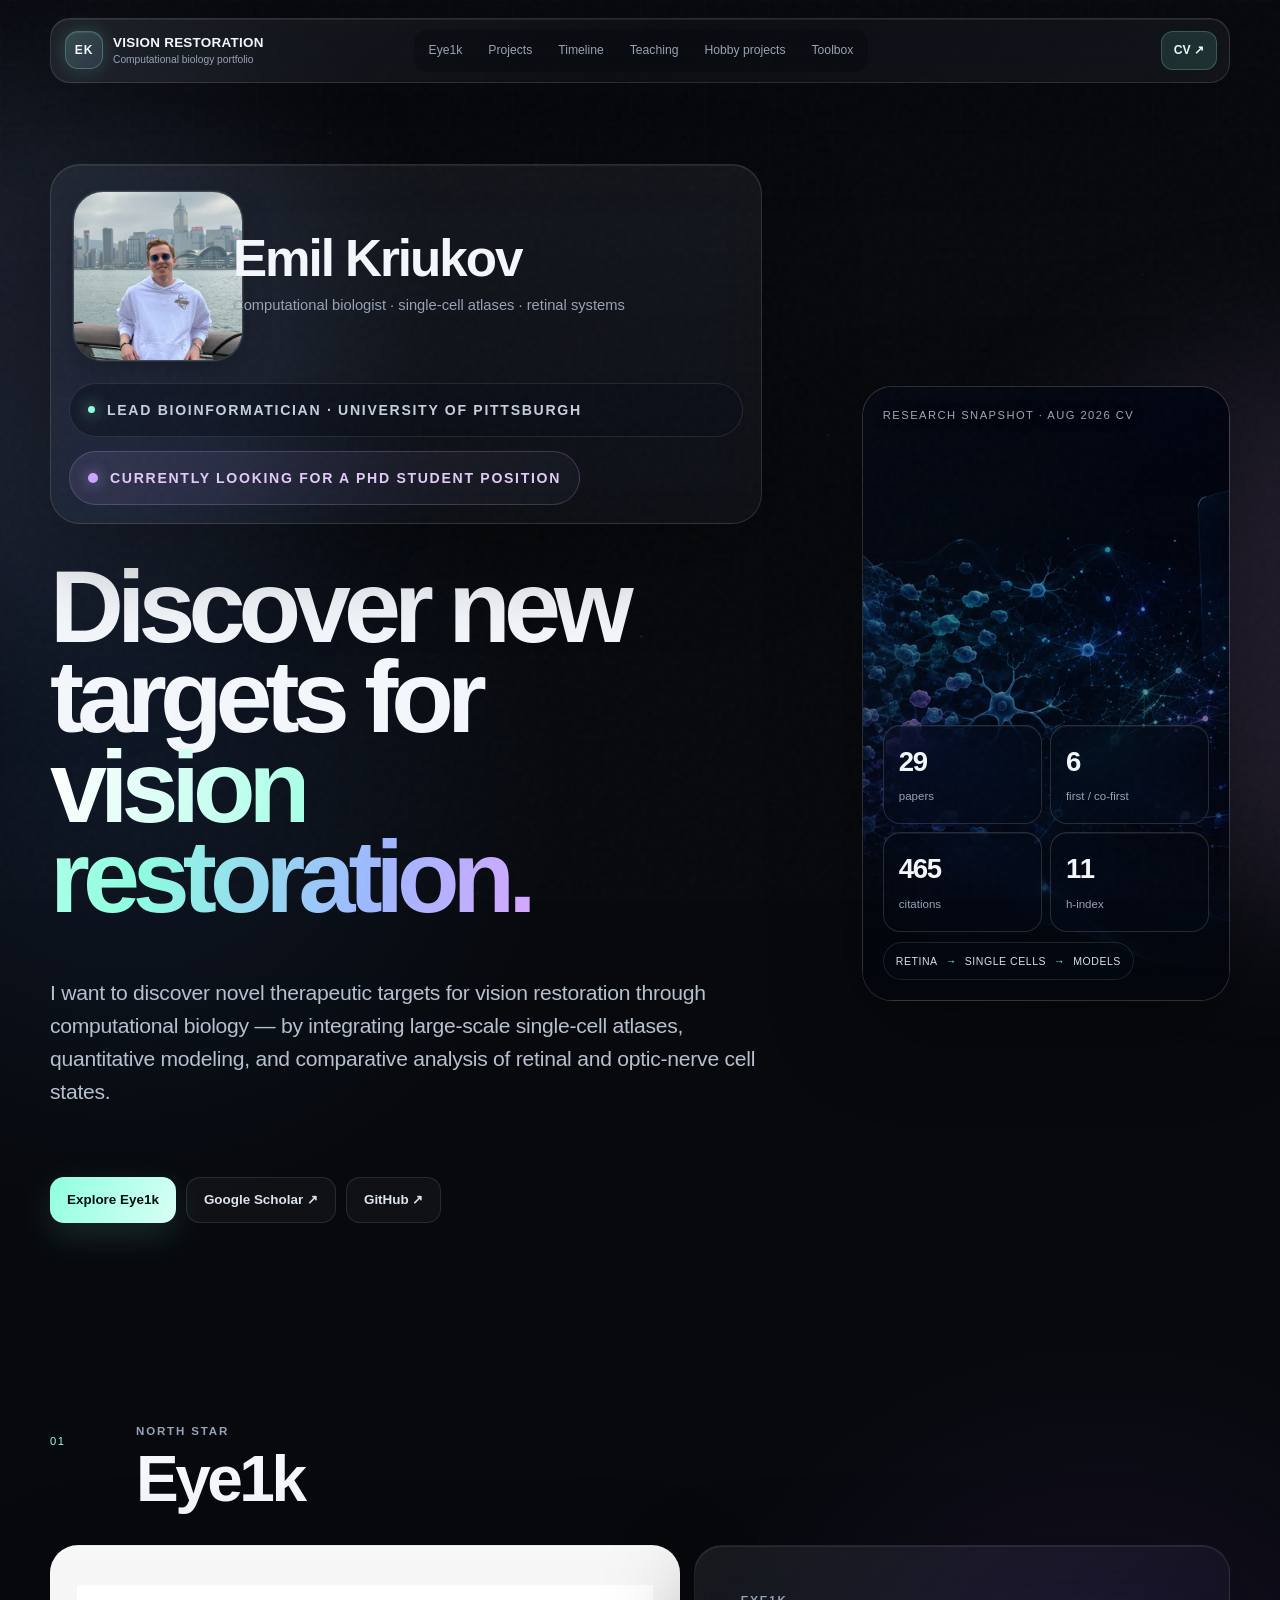
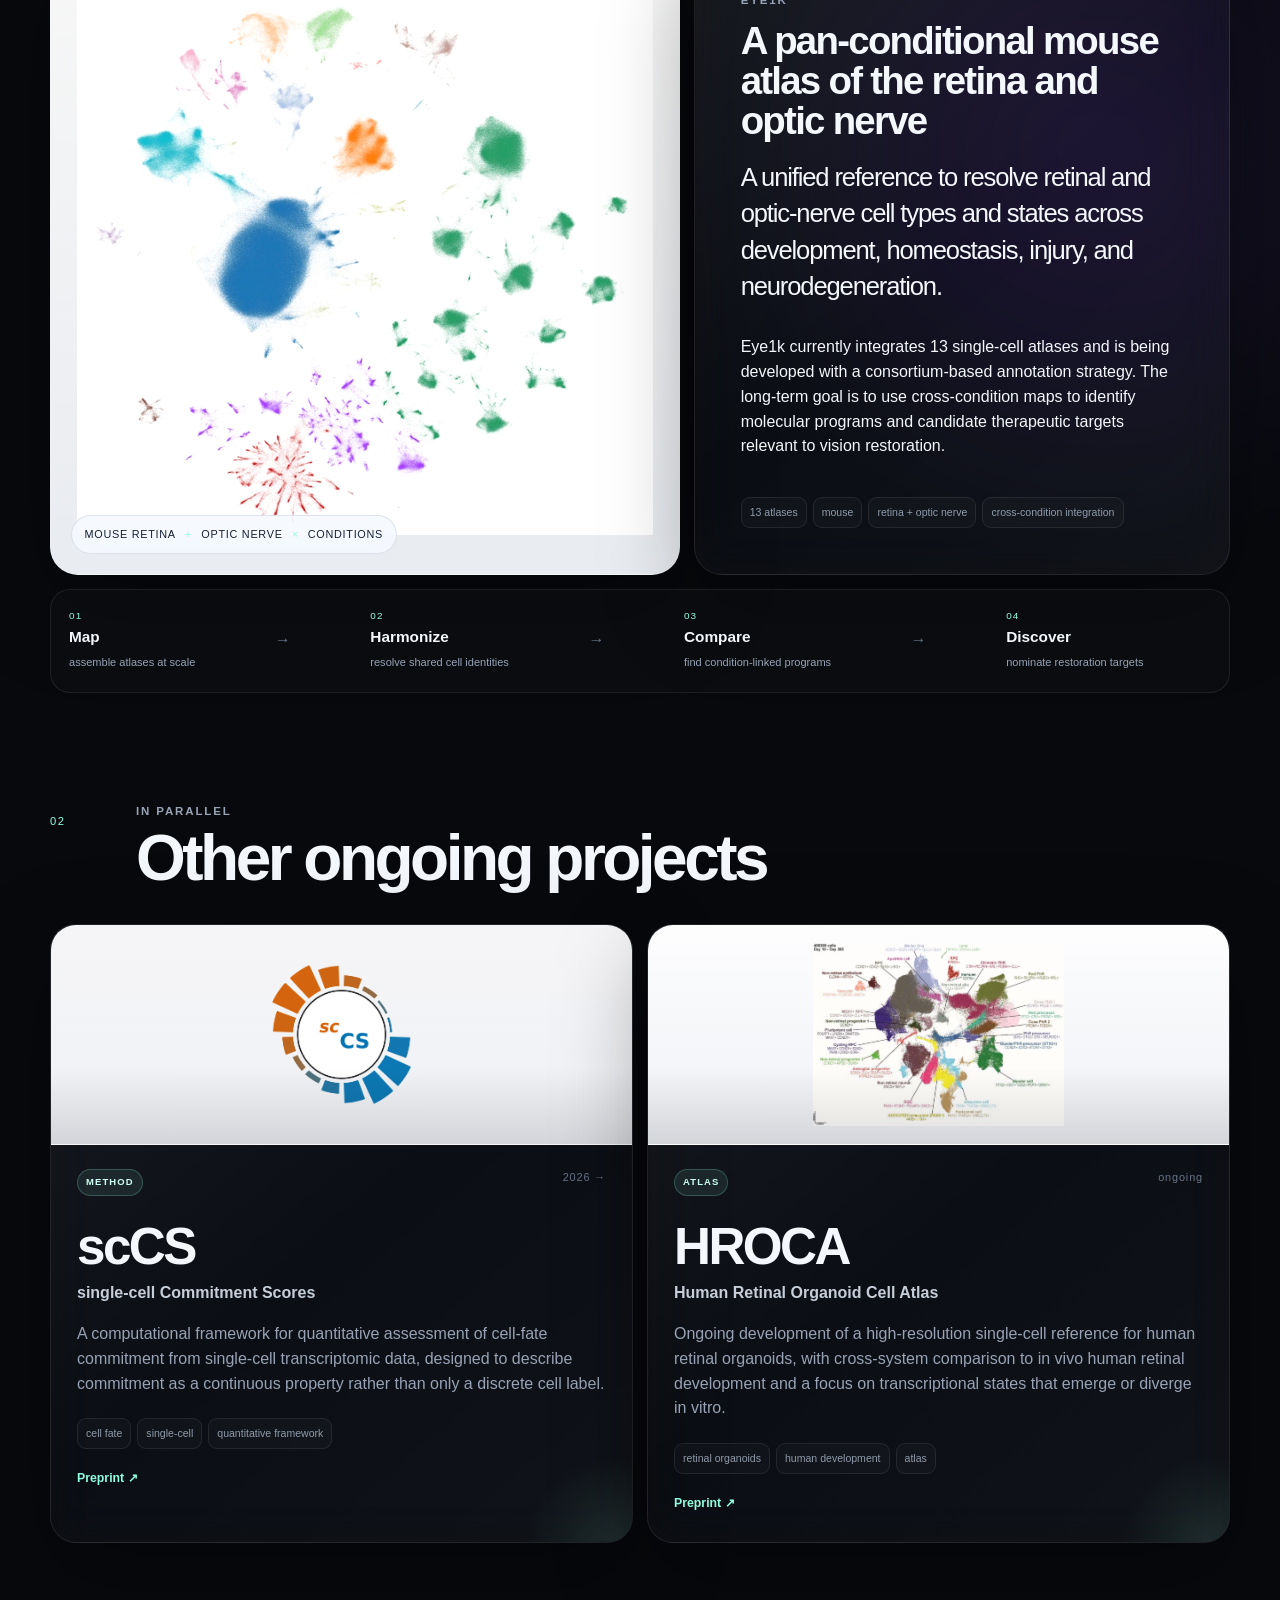
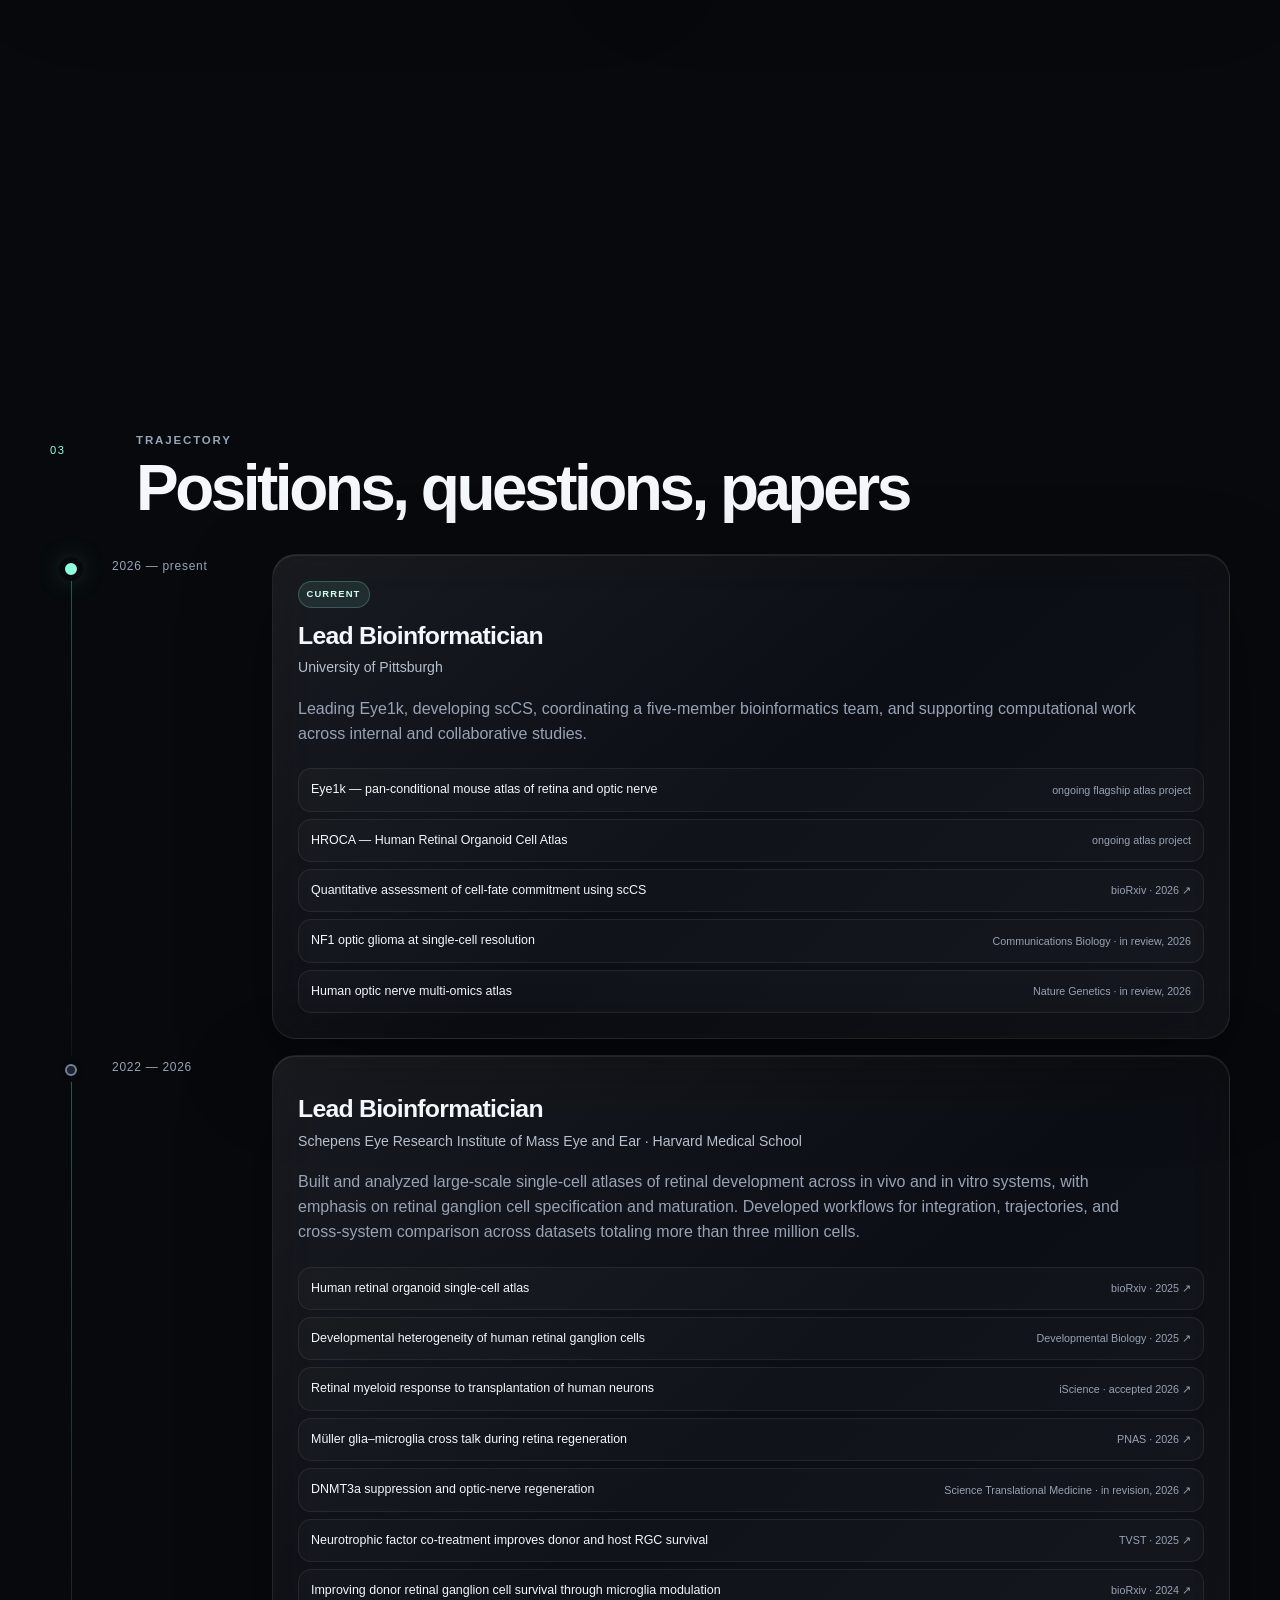
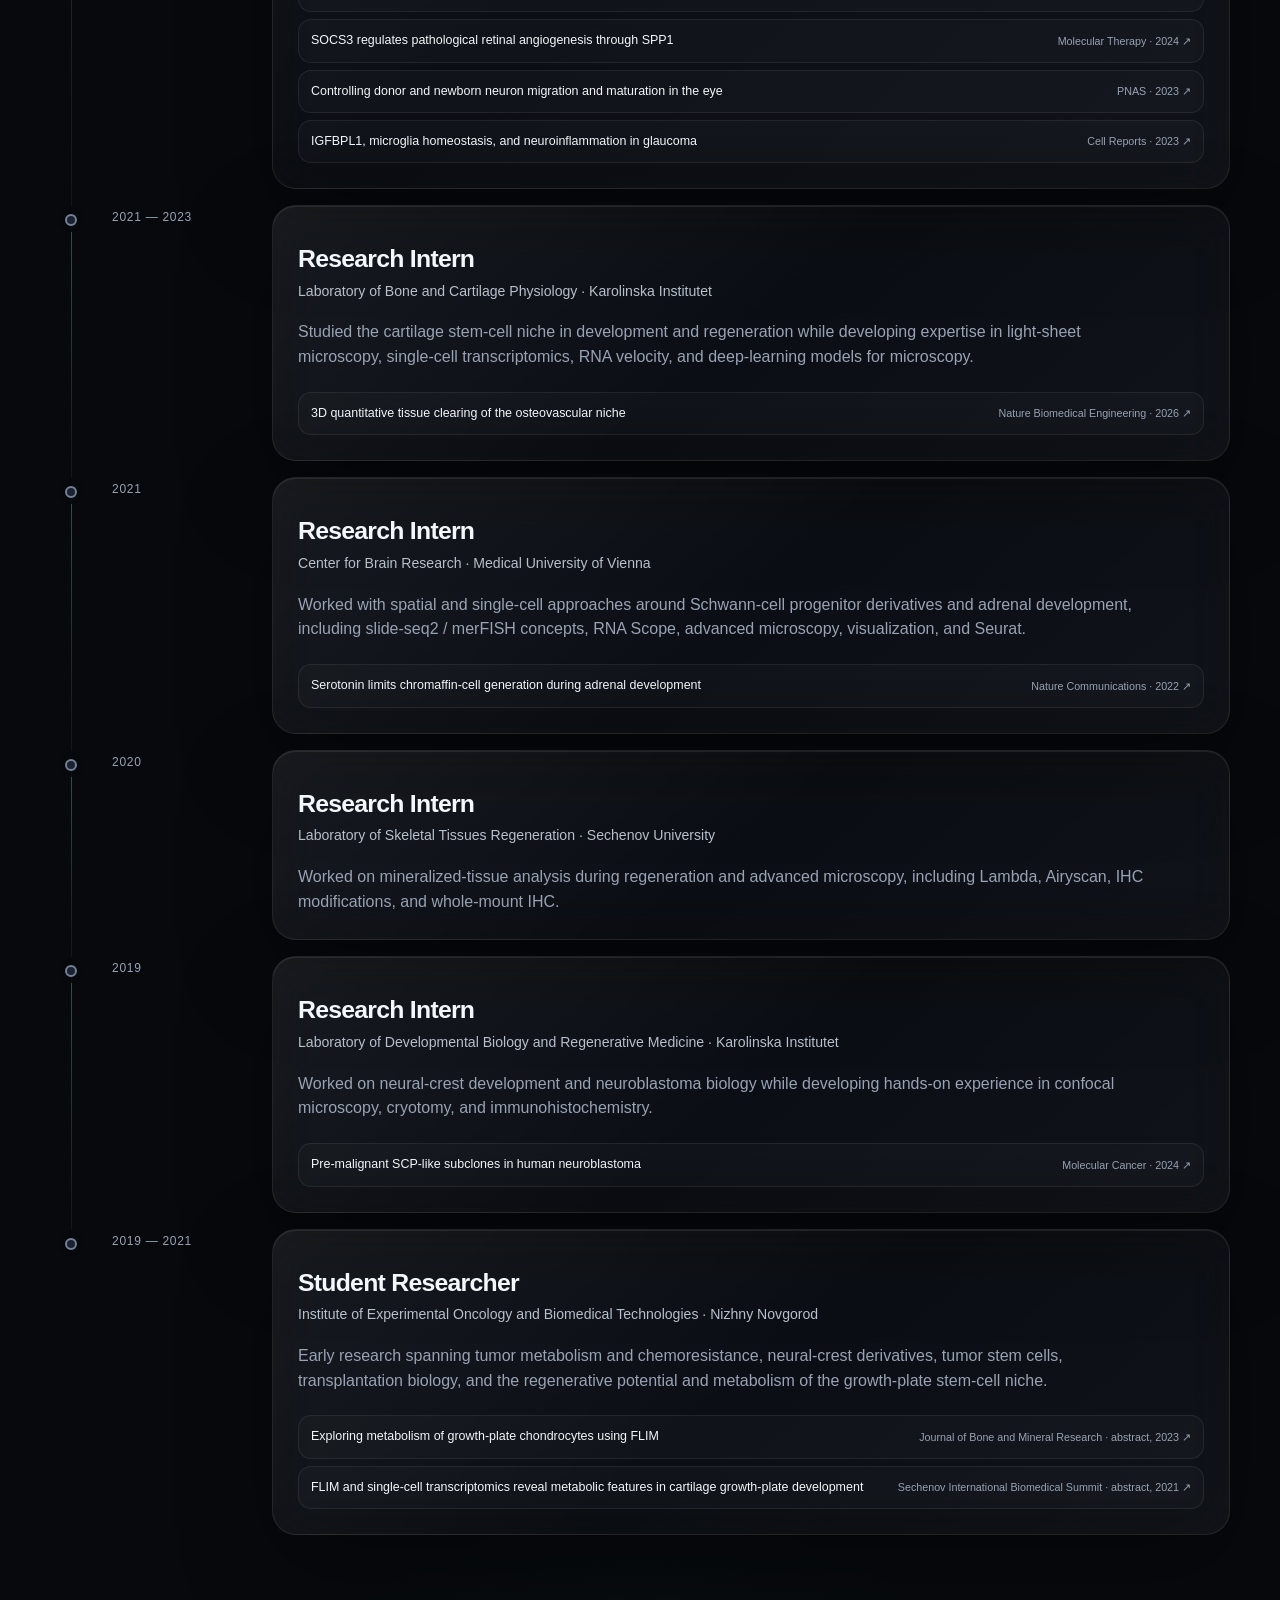
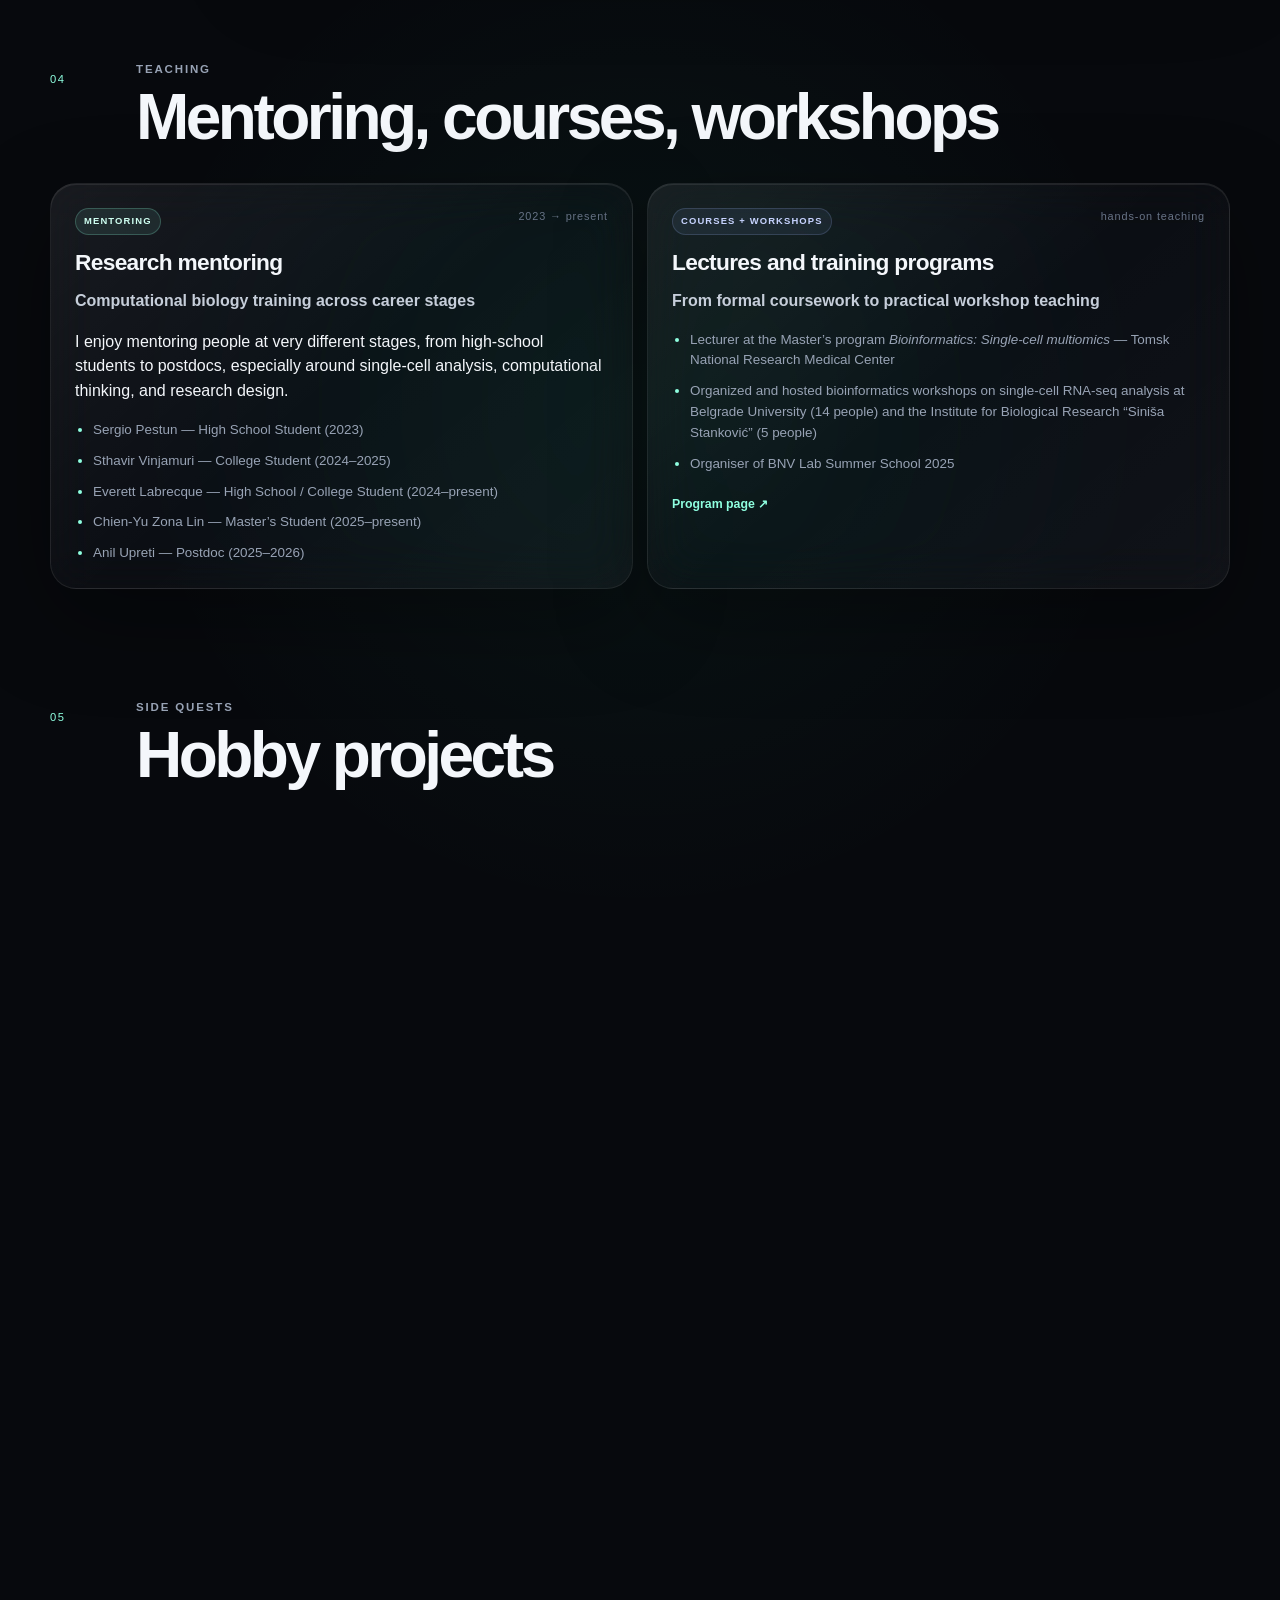
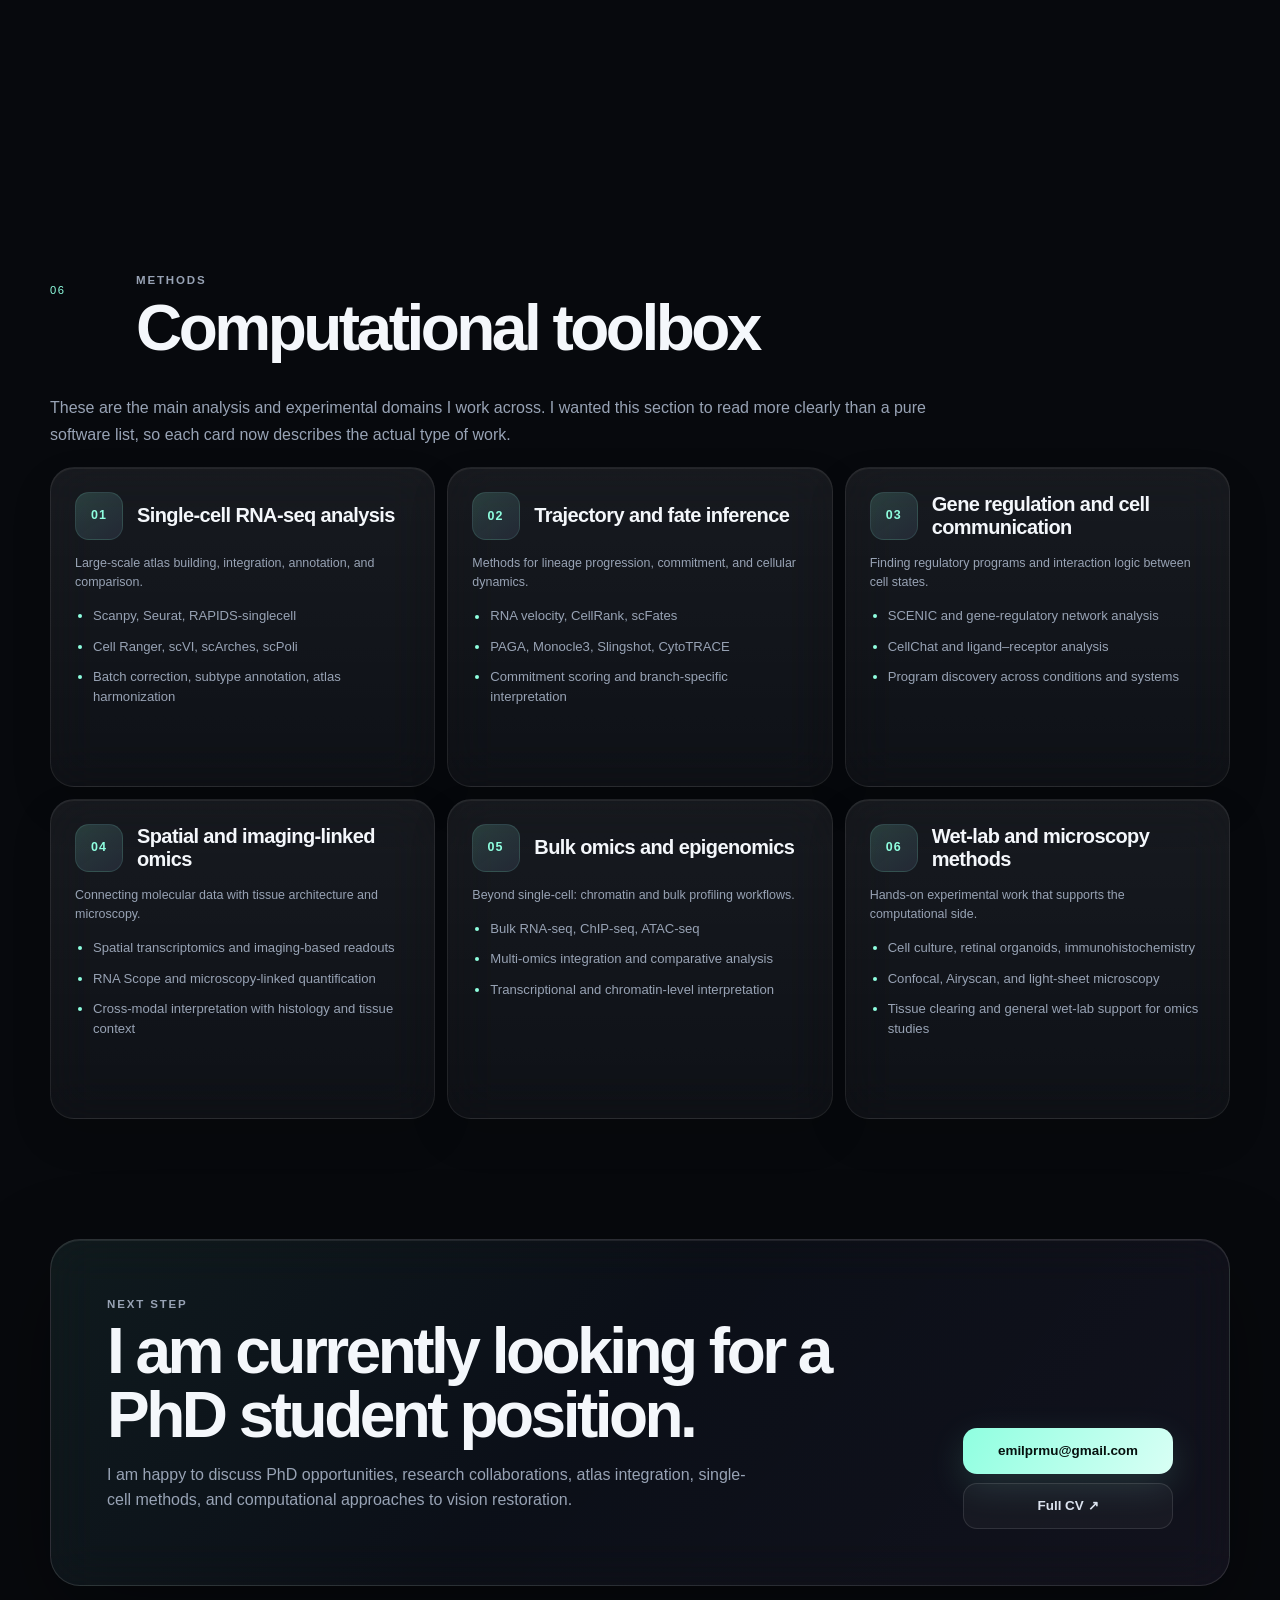
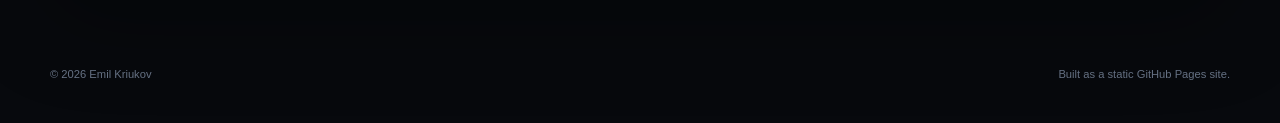
==== commit 9fc04f13: "Add files via upload" ====
--- a/index.html
+++ b/index.html
@@ -38,18 +38,20 @@
   </header>
 
   <main>
-    <section class="hero section-shell" aria-labelledby="hero-title">
+        <section class="hero section-shell" aria-labelledby="hero-title">
       <div class="hero-copy reveal">
-        <div class="hero-identity glass-subtle">
-          <img class="profile-thumb" src="assets/emil-profile.webp" alt="Portrait of Emil Kriukov" />
-          <div>
-            <h2 class="identity-name">Emil Kriukov</h2>
-            <p class="identity-role">Computational biologist · single-cell atlases · retinal systems</p>
-          </div>
-        </div>
-
-        <div class="eyebrow"><span class="status-dot"></span> Lead Bioinformatician · University of Pittsburgh</div>
-        <div class="opportunity-badge">Currently looking for a PhD student position</div>
+        <div class="hero-intro-panel glass">
+          <div class="hero-identity">
+            <img class="profile-thumb" src="assets/emil-profile.webp" alt="Portrait of Emil Kriukov" />
+            <div>
+              <h2 class="identity-name">Emil Kriukov</h2>
+              <p class="identity-role">Computational biologist · single-cell atlases · retinal systems</p>
+            </div>
+          </div>
+          <div class="hero-pill status-pill"><span class="status-dot"></span><span>Lead Bioinformatician · University of Pittsburgh</span></div>
+          <div class="hero-pill opportunity-pill"><span class="pill-dot"></span><span>Currently looking for a PhD student position</span></div>
+        </div>
+
         <h1 id="hero-title">Discover new targets for<br/><span>vision restoration.</span></h1>
         <p class="hero-lede">
           I want to discover novel therapeutic targets for vision restoration through computational biology — by integrating large-scale single-cell atlases, quantitative modeling, and comparative analysis of retinal and optic-nerve cell states.
@@ -126,8 +128,8 @@
 
       <div class="project-grid">
         <article class="project-card glass feature project-card-visual reveal interactive-card" tabindex="0">
-          <div class="project-image-wrap logo-wrap">
-            <img class="logo-figure" src="assets/sccs-logo.svg" alt="scCS logo and wordmark" loading="lazy" />
+          <div class="project-image-wrap light-wrap sccs-wrap">
+            <img class="logo-figure" src="assets/sccs-logo-user.webp" alt="scCS circular logo" loading="lazy" />
           </div>
           <div class="project-body">
             <div class="card-topline"><span class="tag live">METHOD</span><span>2026 →</span></div>
@@ -297,7 +299,7 @@
             <li>Sergio Pestun — High School Student (2023)</li>
             <li>Sthavir Vinjamuri — College Student (2024–2025)</li>
             <li>Everett Labrecque — High School / College Student (2024–present)</li>
-            <li>Chieh-Yu Lin — Master’s Student (2025–present)</li>
+            <li>Chien-Yu Zona Lin — Master’s Student (2025–present)</li>
             <li>Anil Upreti — Postdoc (2025–2026)</li>
           </ul>
         </article>
@@ -325,10 +327,12 @@
         </div>
       </div>
 
-      <div class="hobby-grid">
-        <article class="glass hobby-card reveal interactive-card" tabindex="0">
-          <div class="hobby-orb parasite-orb" aria-hidden="true"><span>∿</span></div>
-          <div>
+            <div class="hobby-grid">
+        <article class="glass hobby-card hobby-visual-card reveal interactive-card" tabindex="0">
+          <div class="hobby-image-wrap">
+            <img src="assets/parasite-story.webp" alt="Image of polymorphic parasitic larvae assembled around a host-like sphere" loading="lazy" />
+          </div>
+          <div class="hobby-body">
             <div class="card-topline"><span class="tag">CURRENT BIOLOGY</span><span>2023</span></div>
             <h3>The parasite story</h3>
             <p class="project-subtitle">Polymorphic parasitic larvae that cooperate as a swimming colony</p>
@@ -337,9 +341,11 @@
           </div>
         </article>
 
-        <article class="glass hobby-card reveal interactive-card" tabindex="0">
-          <div class="hobby-orb axolotl-orb" aria-hidden="true"><span>✦</span></div>
-          <div>
+        <article class="glass hobby-card hobby-visual-card reveal interactive-card" tabindex="0">
+          <div class="hobby-image-wrap axolotl-wrap">
+            <img src="assets/axolotl-story.webp" alt="Portrait of an axolotl on a black background" loading="lazy" />
+          </div>
+          <div class="hobby-body">
             <div class="card-topline"><span class="tag">CELL</span><span>2025</span></div>
             <h3>Axolotl regeneration</h3>
             <p class="project-subtitle">Body-wide and local responses to amputation</p>
@@ -359,13 +365,70 @@
         </div>
       </div>
 
+            <div class="toolbox-intro reveal">
+        <p>These are the main analysis and experimental domains I work across. I wanted this section to read more clearly than a pure software list, so each card now describes the actual type of work.</p>
+      </div>
+
       <div class="toolbox-grid toolbox-grid-expanded">
-        <article class="glass tool-card reveal interactive-card" tabindex="0"><span>01</span><h3>Single-cell at scale</h3><p>Scanpy · Seurat · RAPIDS-singlecell · Cell Ranger · scVI · scArches · scPoli</p></article>
-        <article class="glass tool-card reveal interactive-card" tabindex="0"><span>02</span><h3>Fate & dynamics</h3><p>RNA velocity · CellRank · PAGA · Monocle3 · Slingshot · CytoTRACE · scFates</p></article>
-        <article class="glass tool-card reveal interactive-card" tabindex="0"><span>03</span><h3>Regulatory & interaction analysis</h3><p>SCENIC · CellChat · gene-regulatory networks · ligand–receptor and cell-cell communication</p></article>
-        <article class="glass tool-card reveal interactive-card" tabindex="0"><span>04</span><h3>Spatial + imaging omics</h3><p>Spatial transcriptomics · imaging-based analysis · RNA Scope · microscopy-linked quantification</p></article>
-        <article class="glass tool-card reveal interactive-card" tabindex="0"><span>05</span><h3>Epigenomics + bulk omics</h3><p>Bulk RNA-seq · ChIP-seq · ATAC-seq · general multi-omics integration and comparative analysis</p></article>
-        <article class="glass tool-card reveal interactive-card" tabindex="0"><span>06</span><h3>Wet-lab + microscopy</h3><p>Cell culture · retinal organoids · IHC · confocal, Airyscan, and light-sheet microscopy · tissue clearing</p></article>
+        <article class="glass tool-card reveal interactive-card" tabindex="0">
+          <div class="tool-head"><span>01</span><h3>Single-cell RNA-seq analysis</h3></div>
+          <p class="tool-subtitle">Large-scale atlas building, integration, annotation, and comparison.</p>
+          <ul class="tool-list">
+            <li>Scanpy, Seurat, RAPIDS-singlecell</li>
+            <li>Cell Ranger, scVI, scArches, scPoli</li>
+            <li>Batch correction, subtype annotation, atlas harmonization</li>
+          </ul>
+        </article>
+
+        <article class="glass tool-card reveal interactive-card" tabindex="0">
+          <div class="tool-head"><span>02</span><h3>Trajectory and fate inference</h3></div>
+          <p class="tool-subtitle">Methods for lineage progression, commitment, and cellular dynamics.</p>
+          <ul class="tool-list">
+            <li>RNA velocity, CellRank, scFates</li>
+            <li>PAGA, Monocle3, Slingshot, CytoTRACE</li>
+            <li>Commitment scoring and branch-specific interpretation</li>
+          </ul>
+        </article>
+
+        <article class="glass tool-card reveal interactive-card" tabindex="0">
+          <div class="tool-head"><span>03</span><h3>Gene regulation and cell communication</h3></div>
+          <p class="tool-subtitle">Finding regulatory programs and interaction logic between cell states.</p>
+          <ul class="tool-list">
+            <li>SCENIC and gene-regulatory network analysis</li>
+            <li>CellChat and ligand–receptor analysis</li>
+            <li>Program discovery across conditions and systems</li>
+          </ul>
+        </article>
+
+        <article class="glass tool-card reveal interactive-card" tabindex="0">
+          <div class="tool-head"><span>04</span><h3>Spatial and imaging-linked omics</h3></div>
+          <p class="tool-subtitle">Connecting molecular data with tissue architecture and microscopy.</p>
+          <ul class="tool-list">
+            <li>Spatial transcriptomics and imaging-based readouts</li>
+            <li>RNA Scope and microscopy-linked quantification</li>
+            <li>Cross-modal interpretation with histology and tissue context</li>
+          </ul>
+        </article>
+
+        <article class="glass tool-card reveal interactive-card" tabindex="0">
+          <div class="tool-head"><span>05</span><h3>Bulk omics and epigenomics</h3></div>
+          <p class="tool-subtitle">Beyond single-cell: chromatin and bulk profiling workflows.</p>
+          <ul class="tool-list">
+            <li>Bulk RNA-seq, ChIP-seq, ATAC-seq</li>
+            <li>Multi-omics integration and comparative analysis</li>
+            <li>Transcriptional and chromatin-level interpretation</li>
+          </ul>
+        </article>
+
+        <article class="glass tool-card reveal interactive-card" tabindex="0">
+          <div class="tool-head"><span>06</span><h3>Wet-lab and microscopy methods</h3></div>
+          <p class="tool-subtitle">Hands-on experimental work that supports the computational side.</p>
+          <ul class="tool-list">
+            <li>Cell culture, retinal organoids, immunohistochemistry</li>
+            <li>Confocal, Airyscan, and light-sheet microscopy</li>
+            <li>Tissue clearing and general wet-lab support for omics studies</li>
+          </ul>
+        </article>
       </div>
     </section>
 
--- a/styles.css
+++ b/styles.css
@@ -814,3 +814,206 @@
     grid-template-columns: 1fr;
   }
 }
+
+/* --- V5 user-requested refinement pass --- */
+.hero-intro-panel {
+  width: min(100%, 820px);
+  padding: 18px;
+  border-radius: 30px;
+  display: grid;
+  gap: 14px;
+  background: linear-gradient(180deg, rgba(255,255,255,.055), rgba(255,255,255,.03));
+}
+.hero-intro-panel .hero-identity {
+  width: 100%;
+  margin: 0;
+  padding: 8px 4px 8px 4px;
+  border-radius: 0;
+  background: transparent;
+  box-shadow: none;
+}
+.hero-intro-panel .profile-thumb {
+  width: 170px;
+  height: 170px;
+  border-radius: 30px;
+}
+.hero-pill {
+  display: inline-flex;
+  align-items: center;
+  gap: 12px;
+  width: fit-content;
+  max-width: 100%;
+  min-height: 54px;
+  padding: 0 18px;
+  border-radius: 999px;
+  border: 1px solid rgba(255,255,255,.10);
+  background: rgba(10,14,24,.46);
+  color: #c6cfde;
+  font-size: .88rem;
+  letter-spacing: .12em;
+  text-transform: uppercase;
+  font-weight: 600;
+}
+.hero-pill span:last-child { line-height: 1.3; }
+.status-pill { width: min(100%, 760px); }
+.opportunity-pill {
+  border-color: rgba(214,167,255,.22);
+  color: #e2caf9;
+  background: linear-gradient(120deg, rgba(214,167,255,.10), rgba(158,184,255,.04));
+}
+.pill-dot {
+  width: 10px;
+  height: 10px;
+  border-radius: 50%;
+  background: #caa7ff;
+  box-shadow: 0 0 14px rgba(202,167,255,.7);
+  flex: 0 0 auto;
+}
+.eyebrow,
+.opportunity-badge { display: none; }
+
+.project-image-wrap.sccs-wrap img.logo-figure {
+  padding: 10px;
+}
+.project-image-wrap.sccs-wrap {
+  background: linear-gradient(180deg, rgba(250,250,252,.98), rgba(244,246,250,.98));
+}
+
+.hobby-visual-card {
+  padding: 0;
+  grid-template-columns: 1fr;
+  min-height: 0;
+  overflow: hidden;
+}
+.hobby-visual-card::after { display: none; }
+.hobby-image-wrap {
+  position: relative;
+  min-height: 300px;
+  background: #040812;
+  border-bottom: 1px solid rgba(255,255,255,.08);
+  overflow: hidden;
+}
+.hobby-image-wrap img {
+  width: 100%;
+  height: 100%;
+  display: block;
+  object-fit: cover;
+  transition: transform .65s cubic-bezier(.2,.7,.2,1), filter .65s ease;
+}
+.hobby-visual-card:hover .hobby-image-wrap img {
+  transform: scale(1.03);
+  filter: brightness(1.03);
+}
+.hobby-body {
+  padding: 24px 26px 28px;
+}
+.hobby-body h3 {
+  margin: 18px 0 8px;
+}
+.hobby-body p:not(.project-subtitle) {
+  color: var(--muted);
+  line-height: 1.72;
+}
+.axolotl-wrap {
+  background: #000;
+}
+.axolotl-wrap img {
+  object-fit: contain;
+  background: #000;
+}
+
+.toolbox-intro {
+  max-width: 900px;
+  margin: 0 0 18px;
+}
+.toolbox-intro p {
+  color: var(--muted);
+  line-height: 1.7;
+}
+.tool-card {
+  min-height: 320px;
+  padding: 24px;
+  border-radius: 24px;
+  background: linear-gradient(180deg, rgba(255,255,255,.07), rgba(255,255,255,.035));
+  box-shadow: inset 0 1px 0 rgba(255,255,255,.06), 0 18px 40px rgba(0,0,0,.14);
+}
+.tool-head {
+  display: grid;
+  grid-template-columns: 48px 1fr;
+  gap: 14px;
+  align-items: center;
+  margin-bottom: 14px;
+}
+.tool-head span {
+  width: 48px;
+  height: 48px;
+  border-radius: 14px;
+  display: grid;
+  place-items: center;
+  background: linear-gradient(145deg, rgba(143,255,224,.16), rgba(158,184,255,.10));
+  border: 1px solid rgba(143,255,224,.12);
+  color: var(--accent);
+  font-size: .78rem;
+  letter-spacing: .08em;
+  font-weight: 700;
+}
+.tool-head h3 {
+  margin: 0;
+  font-size: 1.25rem;
+  line-height: 1.15;
+  letter-spacing: -.03em;
+}
+.tool-subtitle {
+  margin: 0 0 14px;
+  color: #d9e2ef;
+  font-size: .86rem;
+  line-height: 1.55;
+}
+.tool-list {
+  margin: 0;
+  padding-left: 18px;
+  display: grid;
+  gap: 10px;
+  color: var(--muted);
+  font-size: .82rem;
+  line-height: 1.55;
+}
+.tool-list li::marker {
+  color: var(--accent);
+}
+
+@media (max-width: 980px) {
+  .hero-intro-panel .profile-thumb {
+    width: 150px;
+    height: 150px;
+  }
+}
+
+@media (max-width: 720px) {
+  .hero-intro-panel {
+    padding: 14px;
+    border-radius: 24px;
+  }
+  .hero-intro-panel .hero-identity {
+    grid-template-columns: 96px 1fr;
+    gap: 14px;
+    padding: 2px;
+  }
+  .hero-intro-panel .profile-thumb {
+    width: 96px;
+    height: 96px;
+    border-radius: 22px;
+  }
+  .hero-pill {
+    width: 100%;
+    font-size: .72rem;
+    letter-spacing: .08em;
+    padding: 0 14px;
+  }
+  .hobby-image-wrap {
+    min-height: 240px;
+  }
+  .tool-card {
+    min-height: 0;
+  }
+}
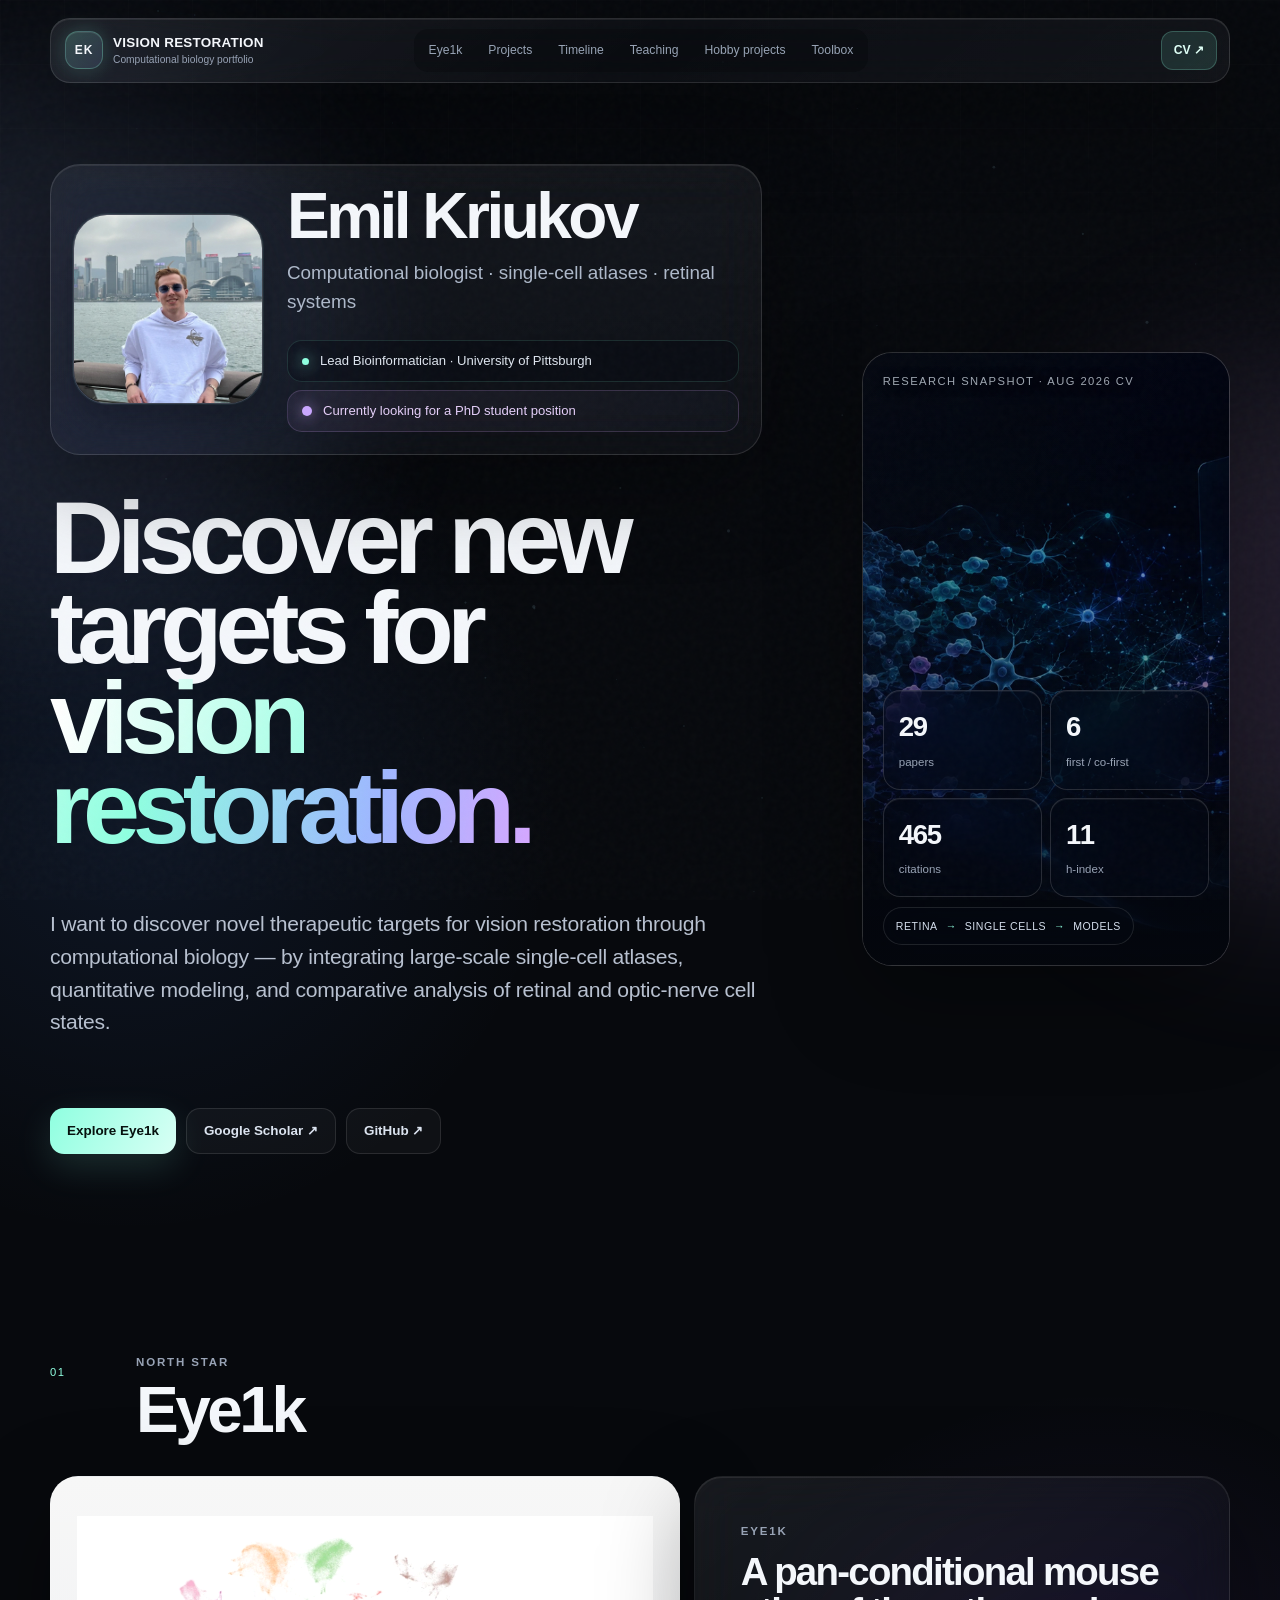
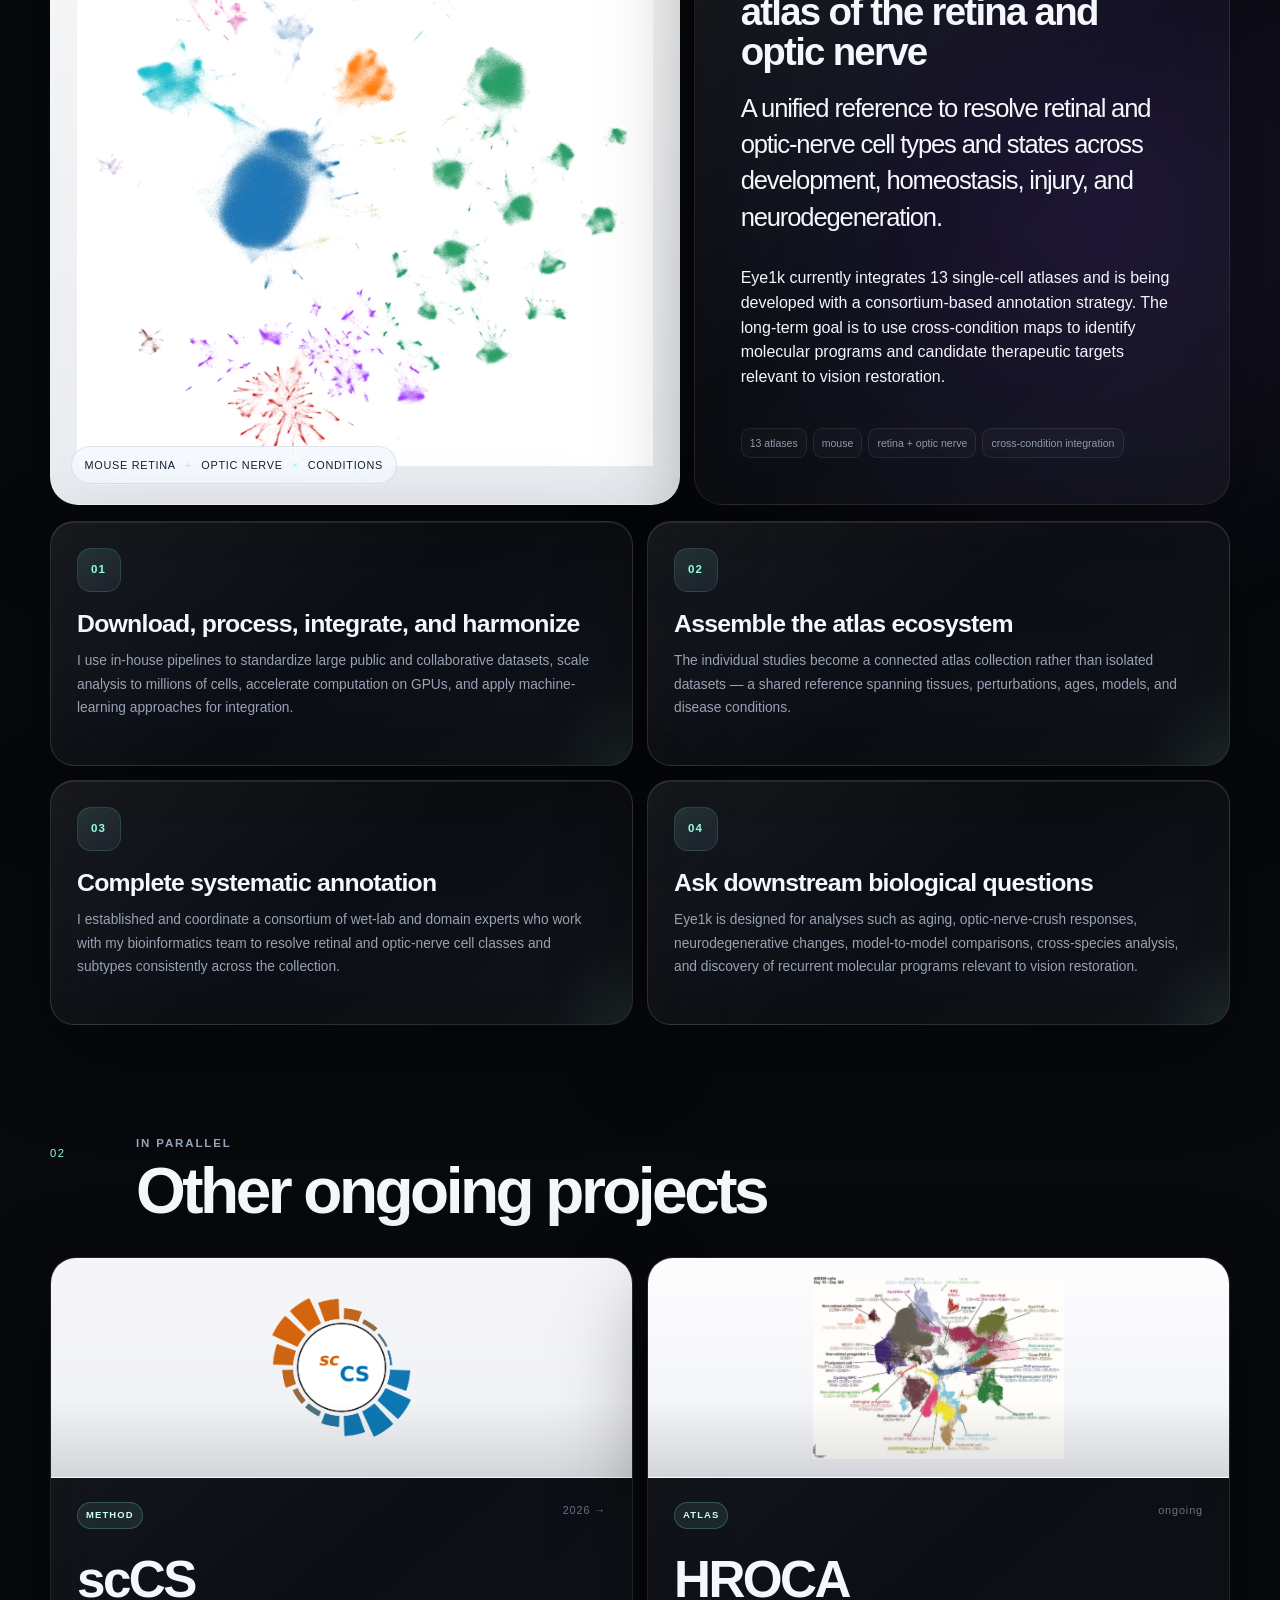
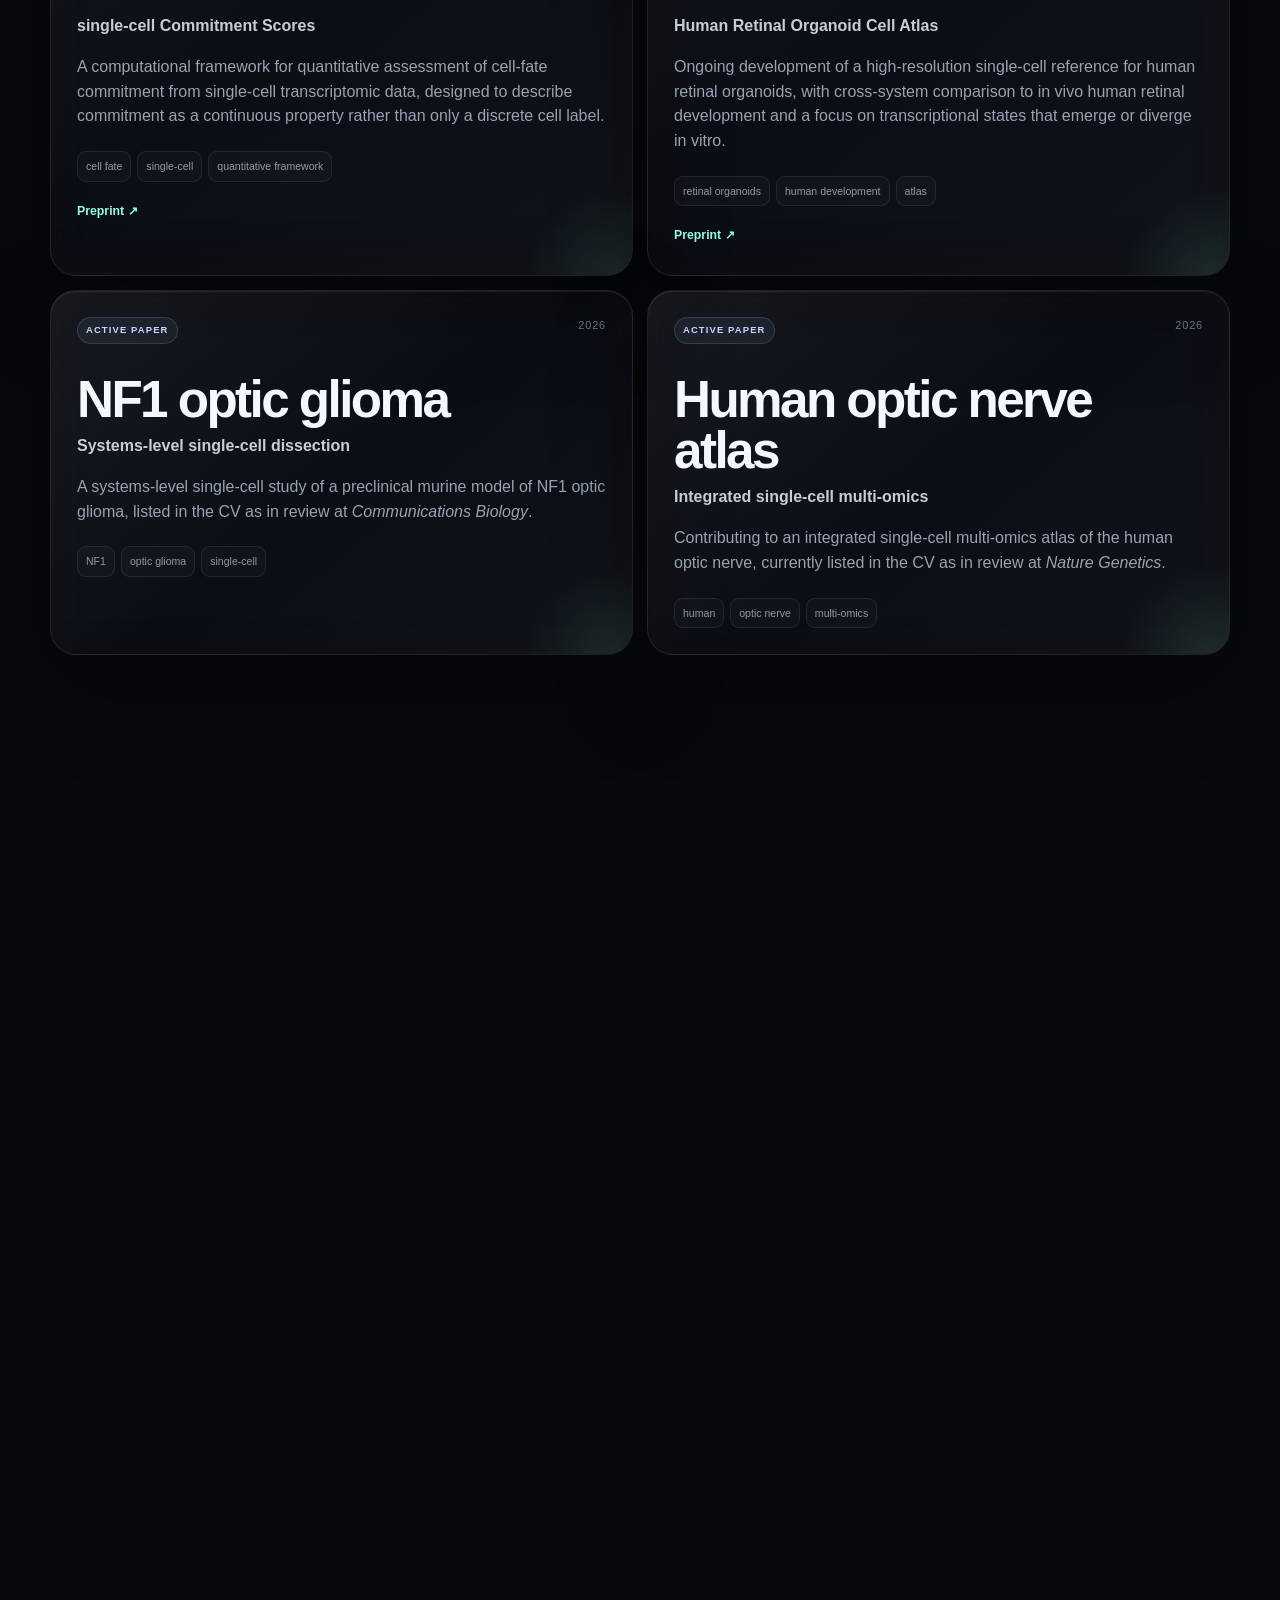
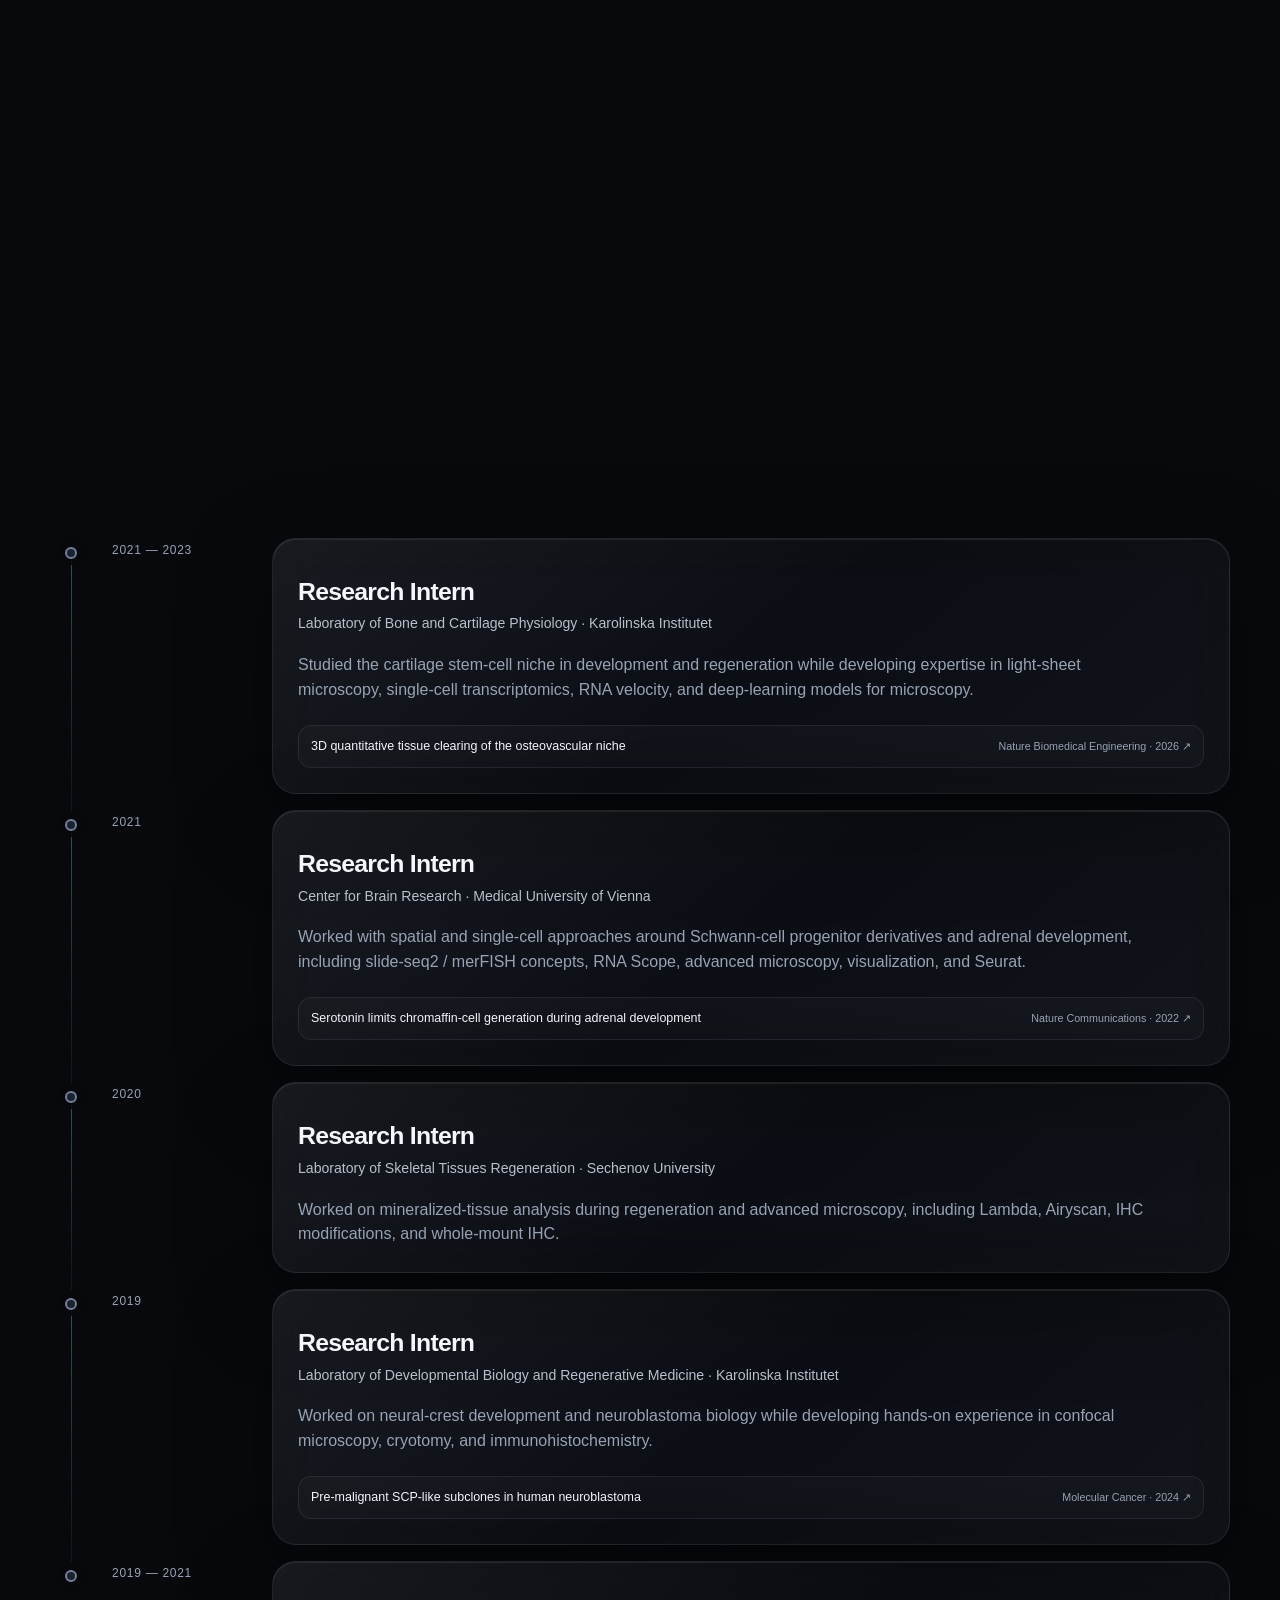
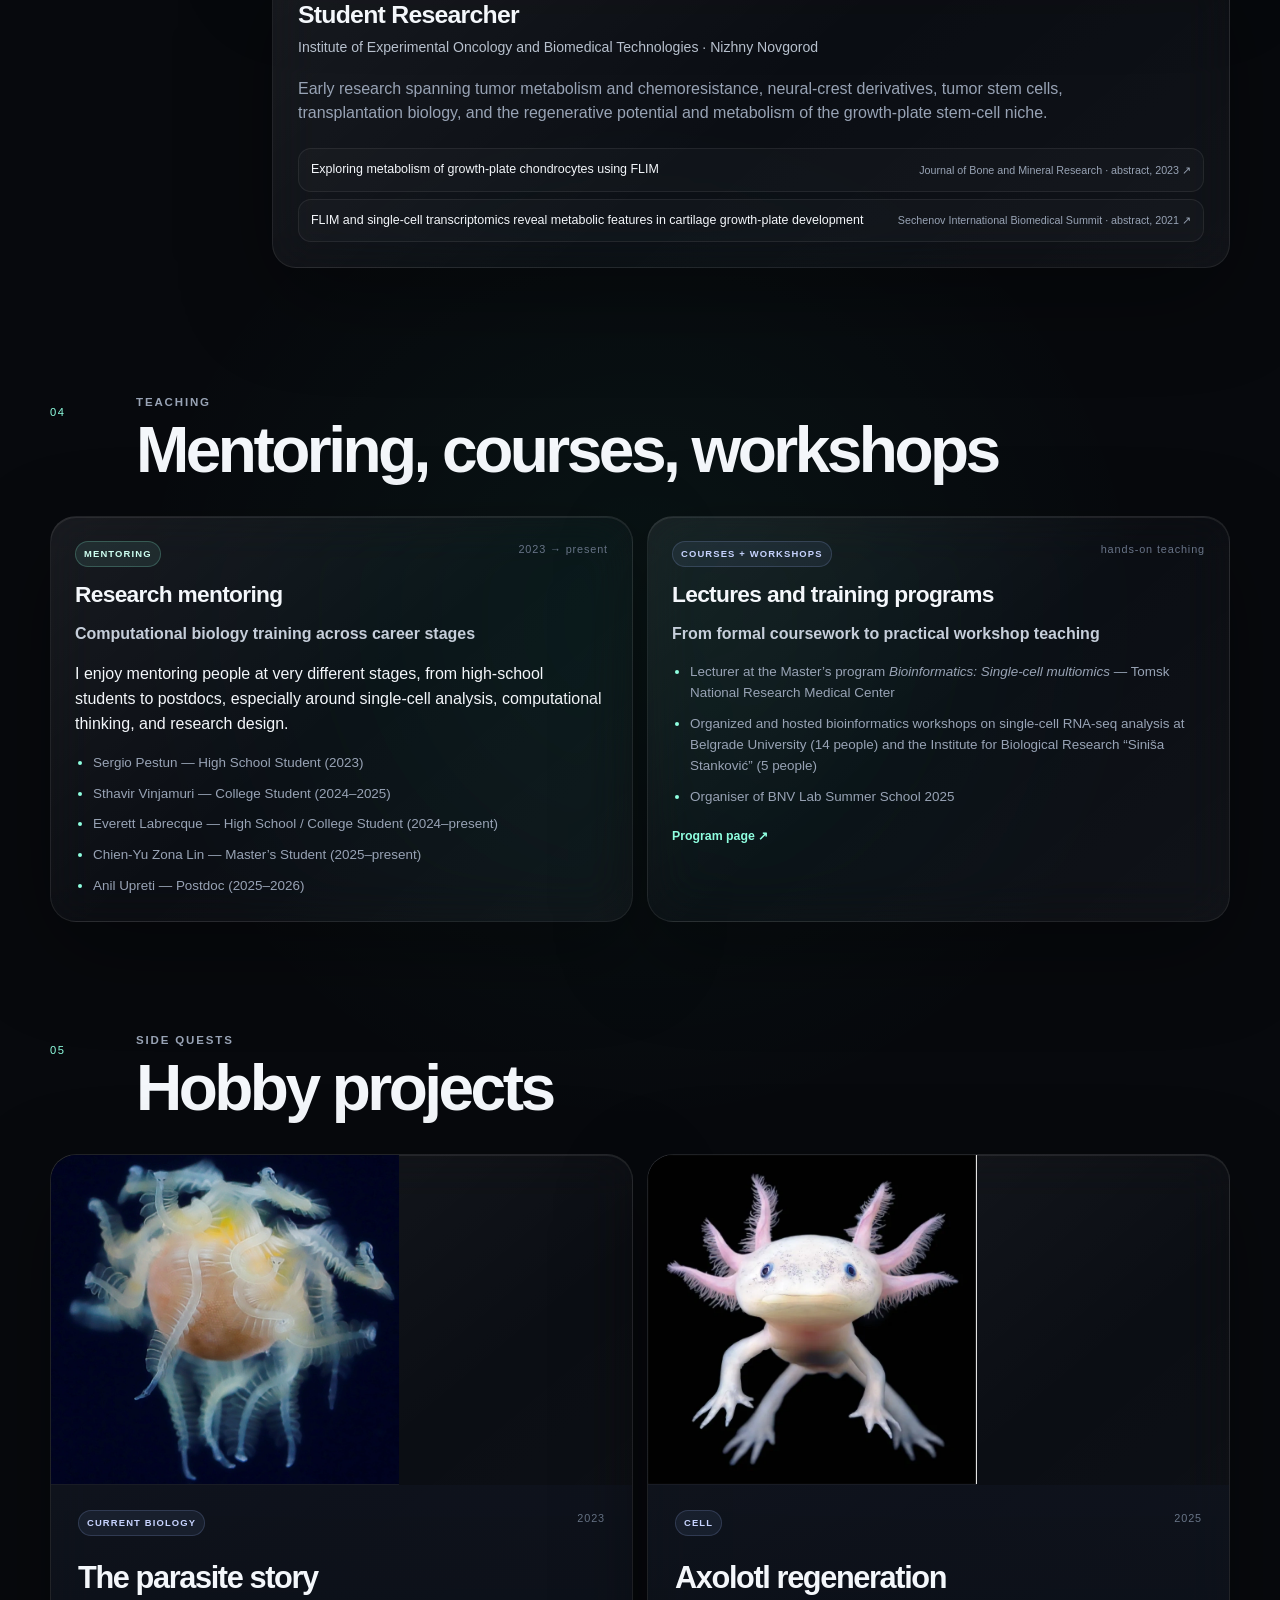
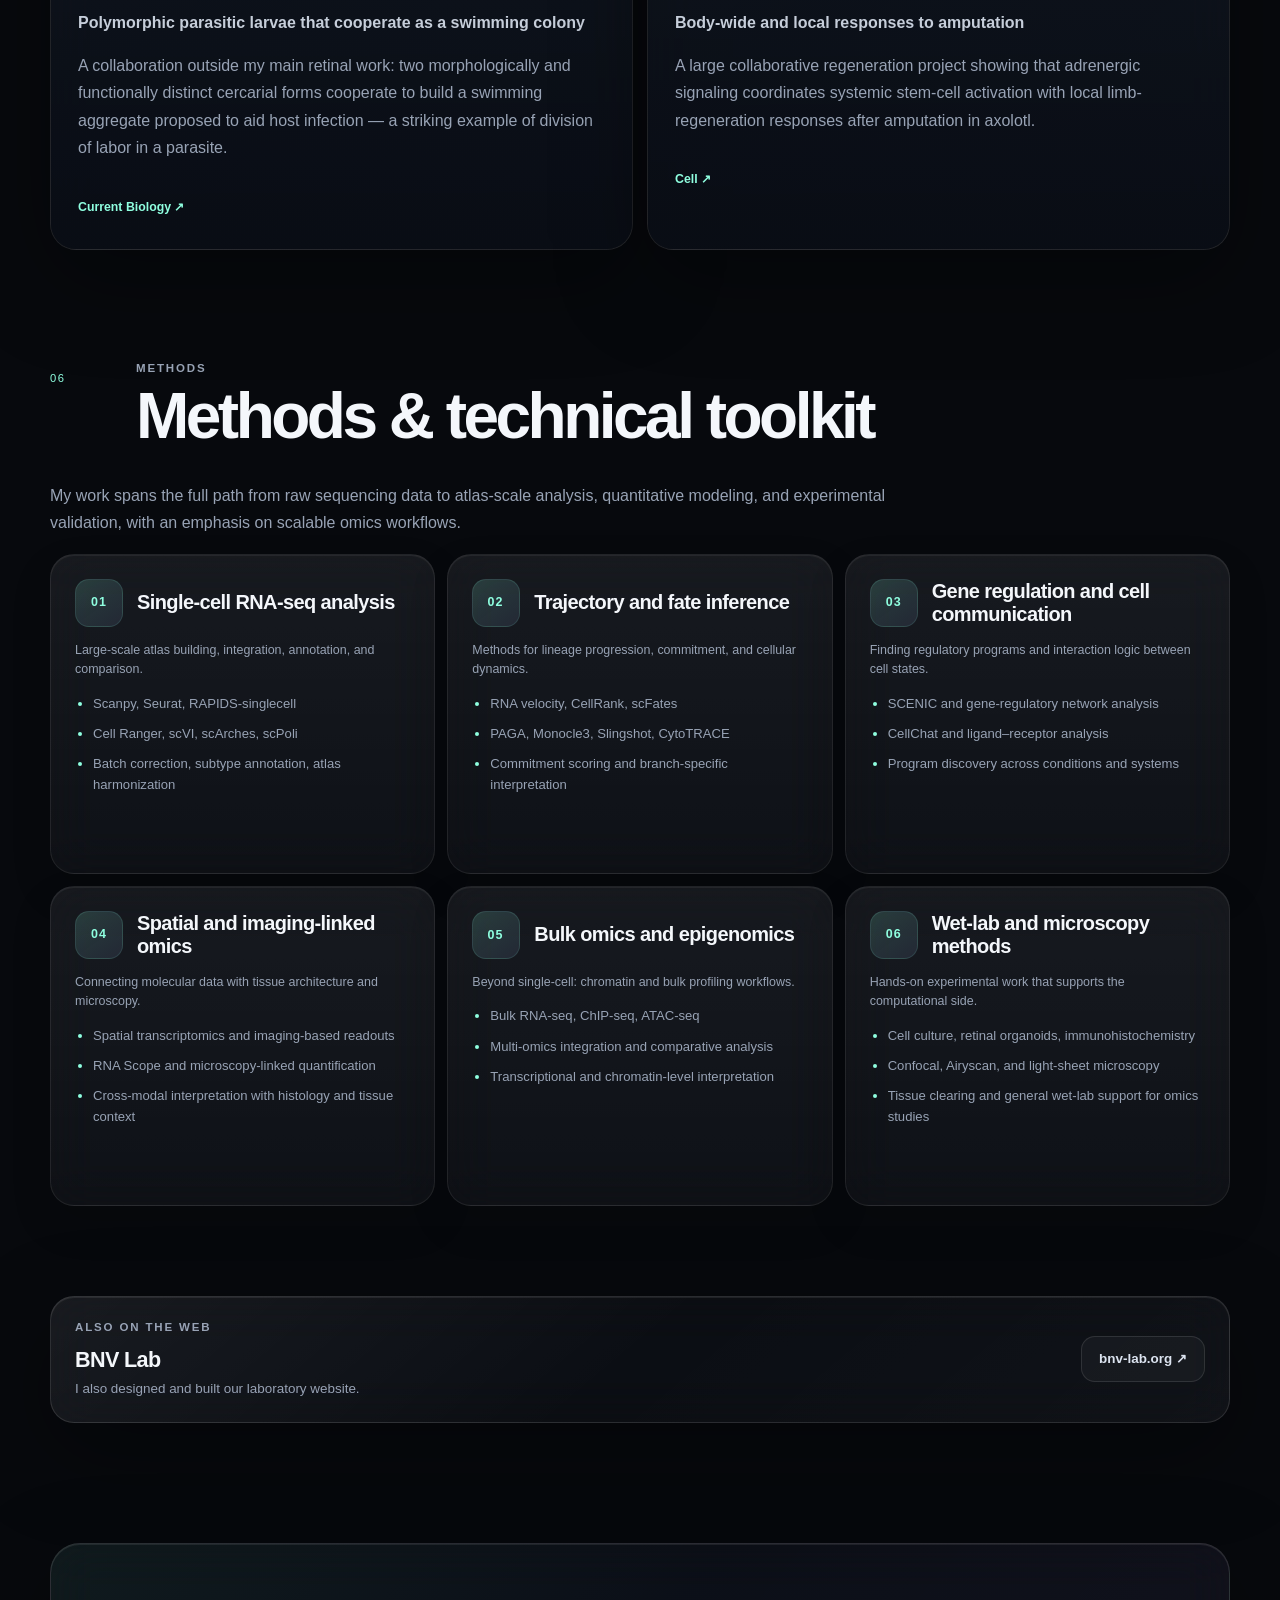
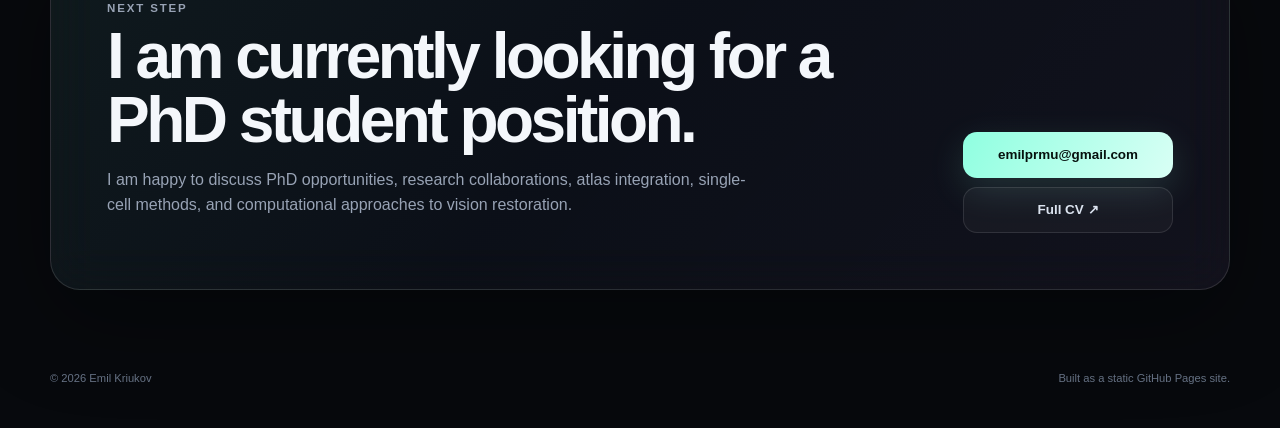
==== commit d0ece42d: "Add files via upload" ====
--- a/index.html
+++ b/index.html
@@ -41,15 +41,15 @@
         <section class="hero section-shell" aria-labelledby="hero-title">
       <div class="hero-copy reveal">
         <div class="hero-intro-panel glass">
-          <div class="hero-identity">
-            <img class="profile-thumb" src="assets/emil-profile.webp" alt="Portrait of Emil Kriukov" />
-            <div>
-              <h2 class="identity-name">Emil Kriukov</h2>
-              <p class="identity-role">Computational biologist · single-cell atlases · retinal systems</p>
-            </div>
-          </div>
-          <div class="hero-pill status-pill"><span class="status-dot"></span><span>Lead Bioinformatician · University of Pittsburgh</span></div>
-          <div class="hero-pill opportunity-pill"><span class="pill-dot"></span><span>Currently looking for a PhD student position</span></div>
+          <img class="profile-hero" src="assets/emil-profile.webp" alt="Portrait of Emil Kriukov" />
+          <div class="hero-intro-copy">
+            <h2 class="identity-name">Emil Kriukov</h2>
+            <p class="identity-role">Computational biologist · single-cell atlases · retinal systems</p>
+            <div class="hero-meta-row">
+              <div class="hero-meta-item role-item"><span class="status-dot"></span><span>Lead Bioinformatician · University of Pittsburgh</span></div>
+              <div class="hero-meta-item phd-item"><span class="pill-dot"></span><span>Currently looking for a PhD student position</span></div>
+            </div>
+          </div>
         </div>
 
         <h1 id="hero-title">Discover new targets for<br/><span>vision restoration.</span></h1>
@@ -106,14 +106,27 @@
         </article>
       </div>
 
-      <div class="research-loop reveal" aria-label="Eye1k research workflow">
-        <div><span>01</span><strong>Map</strong><small>assemble atlases at scale</small></div>
-        <i>→</i>
-        <div><span>02</span><strong>Harmonize</strong><small>resolve shared cell identities</small></div>
-        <i>→</i>
-        <div><span>03</span><strong>Compare</strong><small>find condition-linked programs</small></div>
-        <i>→</i>
-        <div><span>04</span><strong>Discover</strong><small>nominate restoration targets</small></div>
+      <div class="eye1k-pipeline reveal" aria-label="Eye1k research workflow">
+        <article class="pipeline-step glass interactive-card" tabindex="0">
+          <span class="pipeline-number">01</span>
+          <h3>Download, process, integrate, and harmonize</h3>
+          <p>I use in-house pipelines to standardize large public and collaborative datasets, scale analysis to millions of cells, accelerate computation on GPUs, and apply machine-learning approaches for integration.</p>
+        </article>
+        <article class="pipeline-step glass interactive-card" tabindex="0">
+          <span class="pipeline-number">02</span>
+          <h3>Assemble the atlas ecosystem</h3>
+          <p>The individual studies become a connected atlas collection rather than isolated datasets — a shared reference spanning tissues, perturbations, ages, models, and disease conditions.</p>
+        </article>
+        <article class="pipeline-step glass interactive-card" tabindex="0">
+          <span class="pipeline-number">03</span>
+          <h3>Complete systematic annotation</h3>
+          <p>I established and coordinate a consortium of wet-lab and domain experts who work with my bioinformatics team to resolve retinal and optic-nerve cell classes and subtypes consistently across the collection.</p>
+        </article>
+        <article class="pipeline-step glass interactive-card" tabindex="0">
+          <span class="pipeline-number">04</span>
+          <h3>Ask downstream biological questions</h3>
+          <p>Eye1k is designed for analyses such as aging, optic-nerve-crush responses, neurodegenerative changes, model-to-model comparisons, cross-species analysis, and discovery of recurrent molecular programs relevant to vision restoration.</p>
+        </article>
       </div>
     </section>
 
@@ -361,12 +374,12 @@
         <span class="section-number">06</span>
         <div>
           <p class="section-kicker">Methods</p>
-          <h2>Computational toolbox</h2>
+          <h2>Methods & technical toolkit</h2>
         </div>
       </div>
 
             <div class="toolbox-intro reveal">
-        <p>These are the main analysis and experimental domains I work across. I wanted this section to read more clearly than a pure software list, so each card now describes the actual type of work.</p>
+        <p>My work spans the full path from raw sequencing data to atlas-scale analysis, quantitative modeling, and experimental validation, with an emphasis on scalable omics workflows.</p>
       </div>
 
       <div class="toolbox-grid toolbox-grid-expanded">
@@ -429,6 +442,17 @@
             <li>Tissue clearing and general wet-lab support for omics studies</li>
           </ul>
         </article>
+      </div>
+    </section>
+
+    <section class="section-shell lab-site-strip reveal" aria-label="BNV Lab website">
+      <div class="glass lab-site-card interactive-card" tabindex="0">
+        <div>
+          <p class="section-kicker">Also on the web</p>
+          <h3>BNV Lab</h3>
+          <p>I also designed and built our laboratory website.</p>
+        </div>
+        <a class="button button-ghost" href="https://bnv-lab.org" target="_blank" rel="noopener">bnv-lab.org ↗</a>
       </div>
     </section>
 
--- a/styles.css
+++ b/styles.css
@@ -1017,3 +1017,232 @@
     min-height: 0;
   }
 }
+
+/* --- V6 structural fixes: unified intro, Eye1k workflow, hobby cards --- */
+.hero-intro-panel {
+  width: 100%;
+  max-width: 860px;
+  padding: 22px;
+  border-radius: 30px;
+  display: grid;
+  grid-template-columns: 190px minmax(0, 1fr);
+  gap: 24px;
+  align-items: center;
+}
+.profile-hero {
+  width: 190px;
+  height: 190px;
+  object-fit: cover;
+  border-radius: 34px;
+  border: 1px solid rgba(255,255,255,.16);
+  box-shadow: 0 16px 42px rgba(0,0,0,.28), 0 0 0 1px rgba(143,255,224,.08);
+}
+.hero-intro-copy {
+  min-width: 0;
+  display: flex;
+  flex-direction: column;
+  justify-content: center;
+}
+.hero-intro-copy .identity-name {
+  margin: 0;
+  font-size: clamp(2.7rem, 5vw, 4.7rem);
+  line-height: .92;
+  letter-spacing: -.055em;
+}
+.hero-intro-copy .identity-role {
+  margin: 12px 0 0;
+  font-size: clamp(.95rem, 1.55vw, 1.18rem);
+  color: #aeb9ca;
+}
+.hero-meta-row {
+  display: grid;
+  gap: 8px;
+  margin-top: 24px;
+}
+.hero-meta-item {
+  display: flex;
+  align-items: center;
+  gap: 11px;
+  min-width: 0;
+  padding: 11px 14px;
+  border-radius: 15px;
+  border: 1px solid rgba(255,255,255,.09);
+  background: rgba(5,9,16,.33);
+  color: #dfe6f0;
+  font-size: .82rem;
+  line-height: 1.35;
+}
+.hero-meta-item.role-item {
+  border-color: rgba(143,255,224,.13);
+}
+.hero-meta-item.phd-item {
+  color: #e6d0fa;
+  border-color: rgba(214,167,255,.18);
+  background: linear-gradient(120deg, rgba(214,167,255,.08), rgba(158,184,255,.025));
+}
+
+.eye1k-pipeline {
+  margin-top: 16px;
+  display: grid;
+  grid-template-columns: repeat(2, minmax(0, 1fr));
+  gap: 14px;
+}
+.pipeline-step {
+  position: relative;
+  min-height: 245px;
+  padding: 26px;
+  border-radius: 24px;
+  overflow: hidden;
+}
+.pipeline-step::after {
+  content: "";
+  position: absolute;
+  width: 180px;
+  height: 180px;
+  border-radius: 50%;
+  right: -90px;
+  bottom: -95px;
+  background: radial-gradient(circle, rgba(143,255,224,.08), transparent 68%);
+  pointer-events: none;
+}
+.pipeline-number {
+  display: inline-grid;
+  place-items: center;
+  width: 44px;
+  height: 44px;
+  border-radius: 14px;
+  color: var(--accent);
+  font-size: .72rem;
+  font-weight: 800;
+  letter-spacing: .1em;
+  background: linear-gradient(145deg, rgba(143,255,224,.12), rgba(158,184,255,.08));
+  border: 1px solid rgba(143,255,224,.13);
+}
+.pipeline-step h3 {
+  margin: 18px 0 10px;
+  max-width: 540px;
+  font-size: clamp(1.2rem, 2vw, 1.55rem);
+  line-height: 1.16;
+  letter-spacing: -.03em;
+}
+.pipeline-step p {
+  margin: 0;
+  max-width: 600px;
+  color: var(--muted);
+  font-size: .86rem;
+  line-height: 1.7;
+}
+
+/* Force hobby cards into image-over-text layout regardless of earlier rules. */
+.hobby-grid {
+  align-items: stretch;
+}
+.hobby-card.hobby-visual-card {
+  display: flex !important;
+  flex-direction: column !important;
+  gap: 0 !important;
+  padding: 0 !important;
+  min-height: 0 !important;
+  height: 100%;
+  overflow: hidden;
+}
+.hobby-card.hobby-visual-card .hobby-image-wrap {
+  position: relative;
+  flex: 0 0 330px;
+  height: 330px;
+  min-height: 330px;
+  overflow: hidden;
+  border-bottom: 1px solid rgba(255,255,255,.08);
+  background: #050912;
+}
+.hobby-card.hobby-visual-card .hobby-image-wrap img {
+  position: relative !important;
+  inset: auto !important;
+  width: 100% !important;
+  height: 100% !important;
+  display: block !important;
+  object-fit: cover !important;
+  object-position: center !important;
+  opacity: 1 !important;
+}
+.hobby-card.hobby-visual-card .axolotl-wrap img {
+  object-fit: contain !important;
+  background: #000;
+}
+.hobby-card.hobby-visual-card .hobby-body {
+  position: relative !important;
+  inset: auto !important;
+  z-index: 2;
+  flex: 1 1 auto;
+  padding: 25px 27px 30px !important;
+  background: linear-gradient(180deg, rgba(15,20,30,.78), rgba(9,13,21,.96));
+}
+.hobby-card.hobby-visual-card .hobby-body h3 {
+  margin: 18px 0 7px !important;
+}
+.hobby-card.hobby-visual-card .hobby-body p {
+  position: static !important;
+  opacity: 1 !important;
+}
+
+.lab-site-strip {
+  padding-top: 90px;
+}
+.lab-site-card {
+  display: flex;
+  align-items: center;
+  justify-content: space-between;
+  gap: 24px;
+  padding: 22px 24px;
+  border-radius: 24px;
+}
+.lab-site-card h3 {
+  margin: 2px 0 3px;
+  font-size: 1.35rem;
+  letter-spacing: -.03em;
+}
+.lab-site-card p:not(.section-kicker) {
+  margin: 0;
+  color: var(--muted);
+  font-size: .84rem;
+}
+
+@media (max-width: 980px) {
+  .hero-intro-panel {
+    max-width: 100%;
+    grid-template-columns: 160px minmax(0, 1fr);
+  }
+  .profile-hero {
+    width: 160px;
+    height: 160px;
+  }
+}
+
+@media (max-width: 720px) {
+  .hero-intro-panel {
+    grid-template-columns: 1fr;
+    gap: 16px;
+  }
+  .profile-hero {
+    width: min(58vw, 220px);
+    height: min(58vw, 220px);
+  }
+  .hero-meta-row {
+    margin-top: 18px;
+  }
+  .eye1k-pipeline {
+    grid-template-columns: 1fr;
+  }
+  .pipeline-step {
+    min-height: 0;
+  }
+  .hobby-card.hobby-visual-card .hobby-image-wrap {
+    flex-basis: 260px;
+    height: 260px;
+    min-height: 260px;
+  }
+  .lab-site-card {
+    align-items: flex-start;
+    flex-direction: column;
+  }
+}
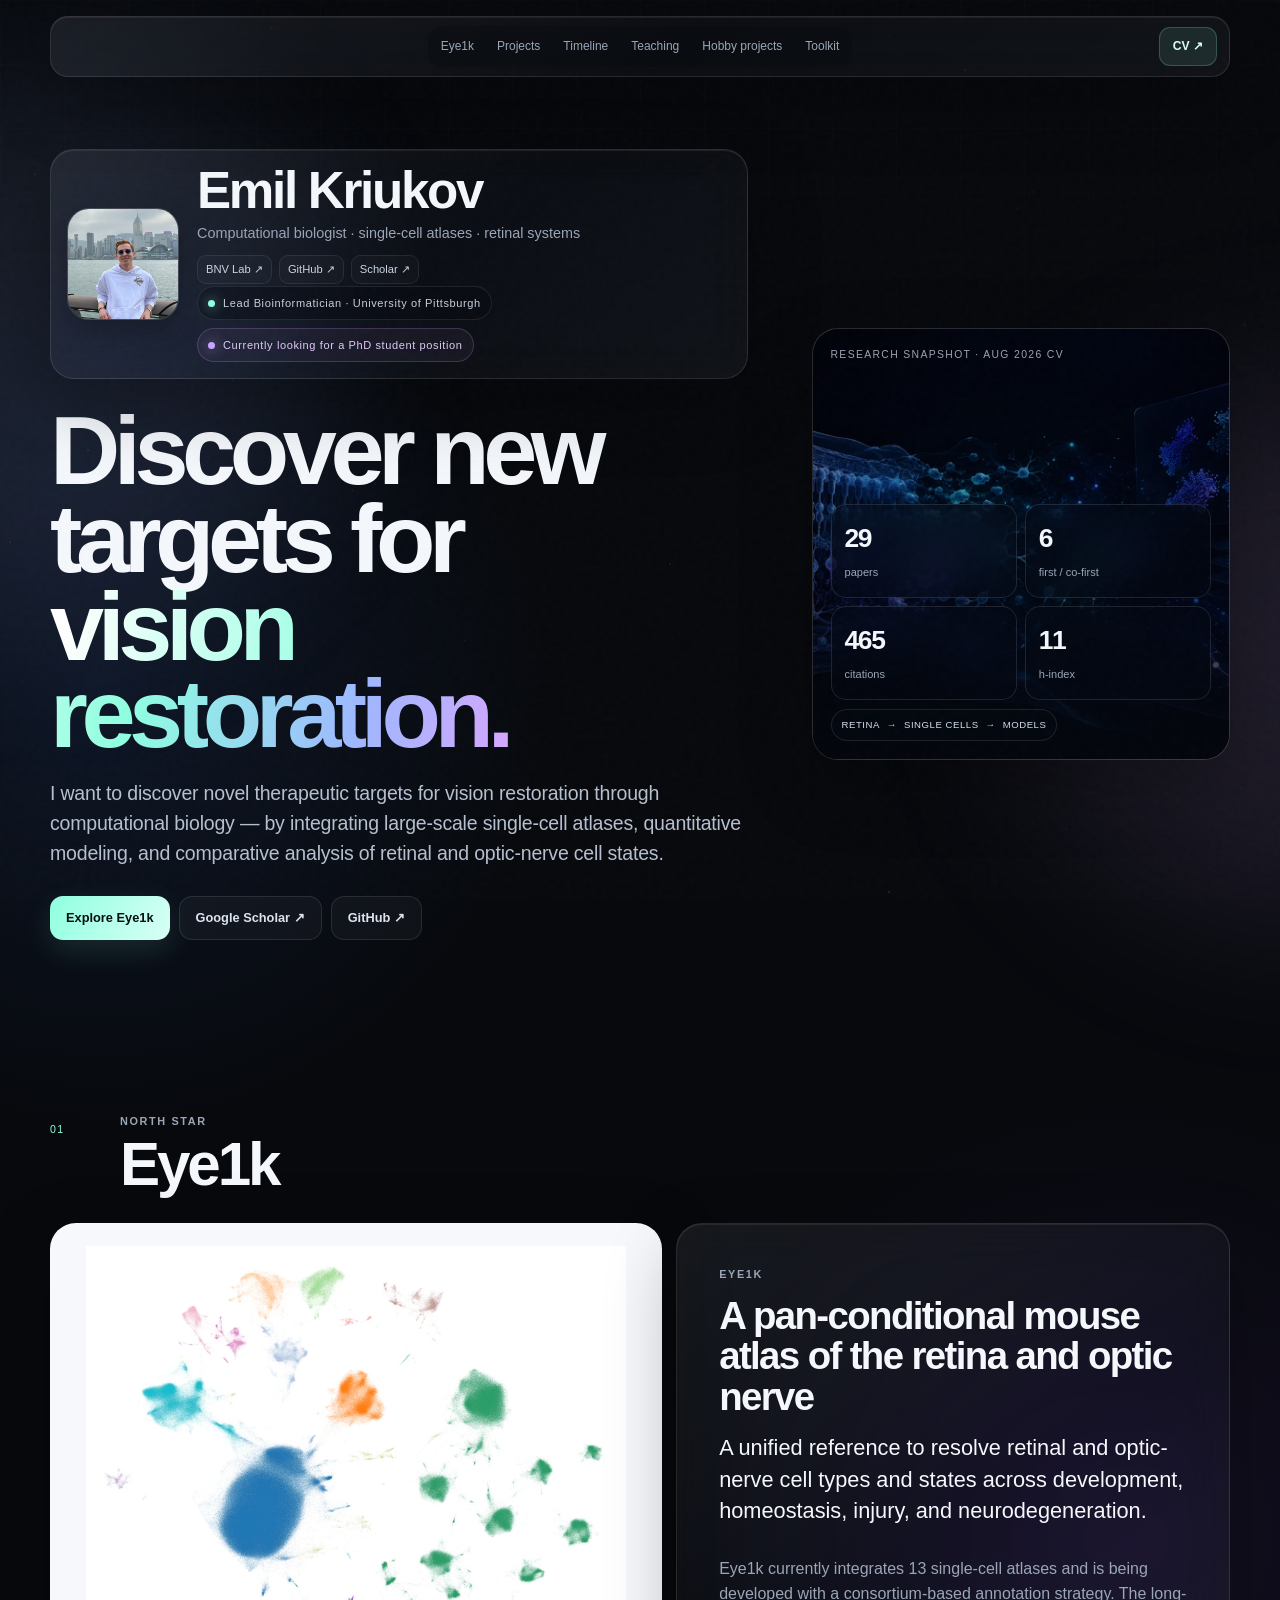
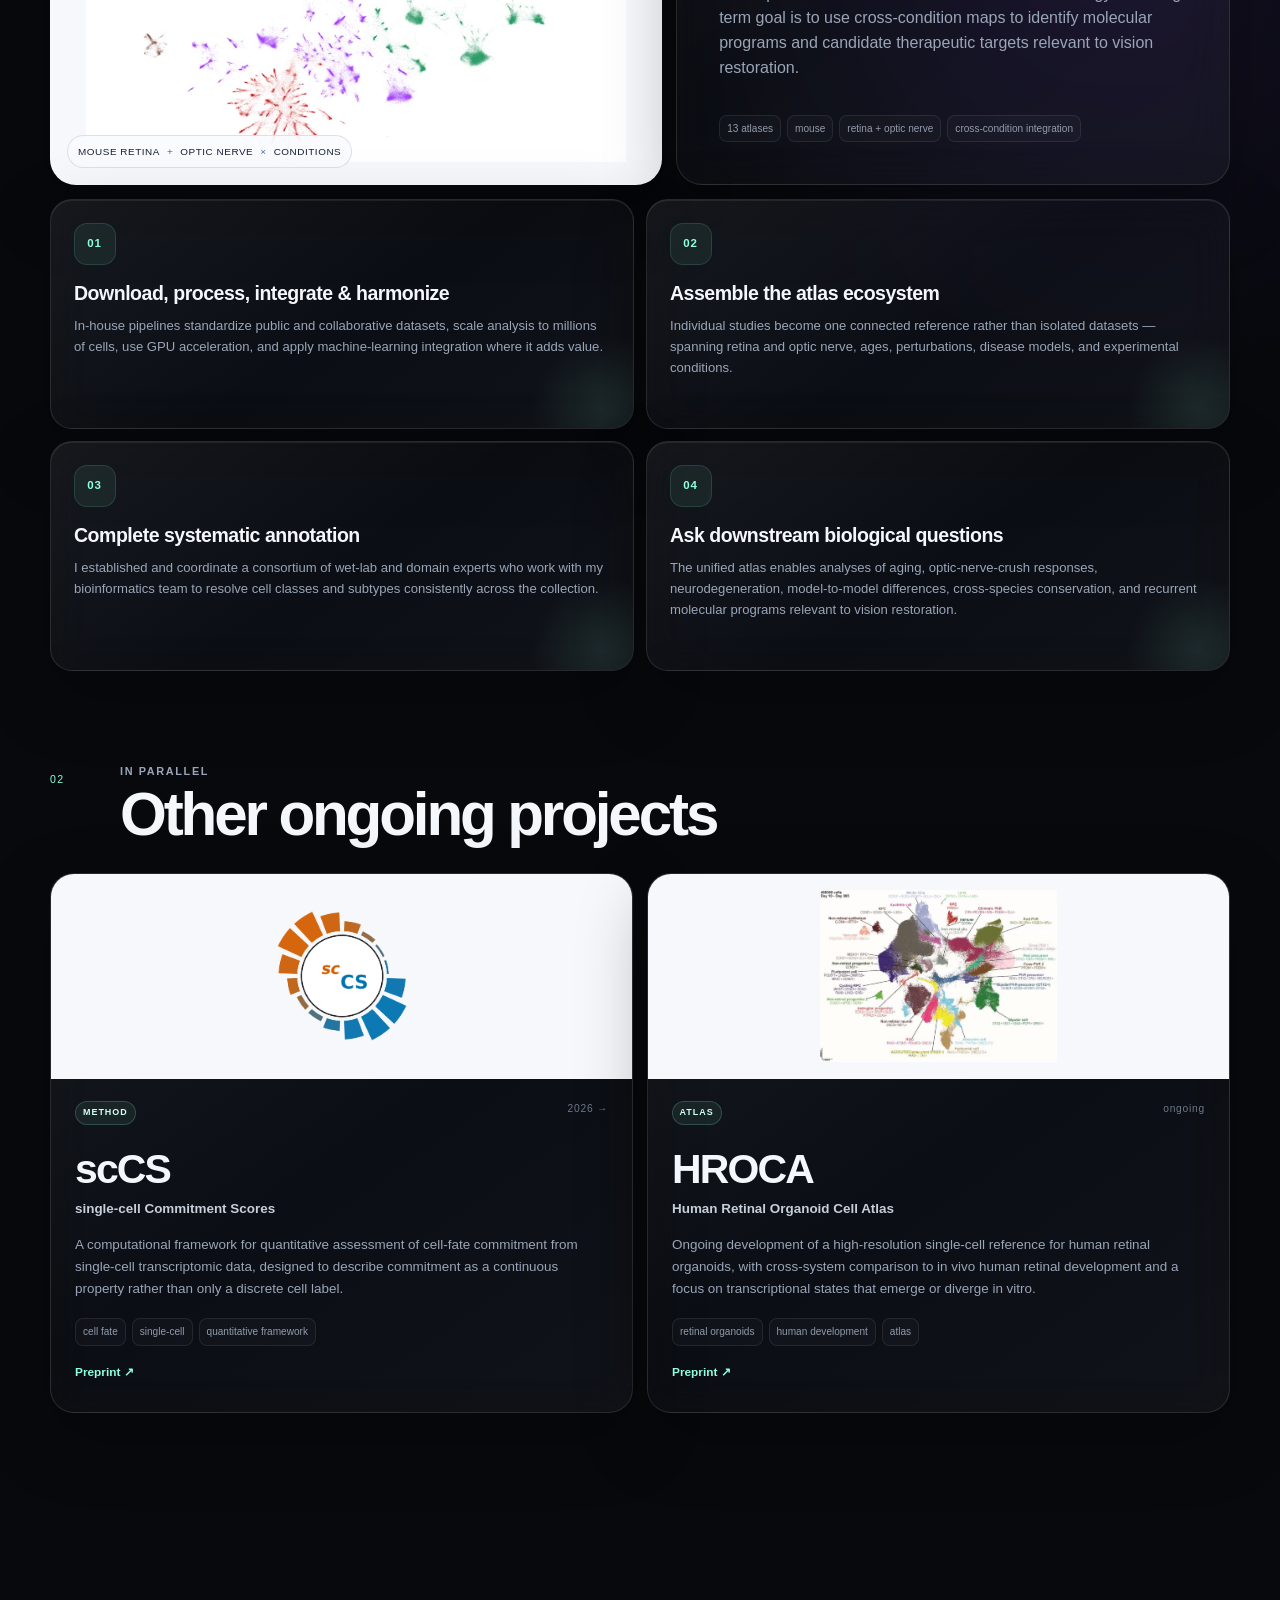
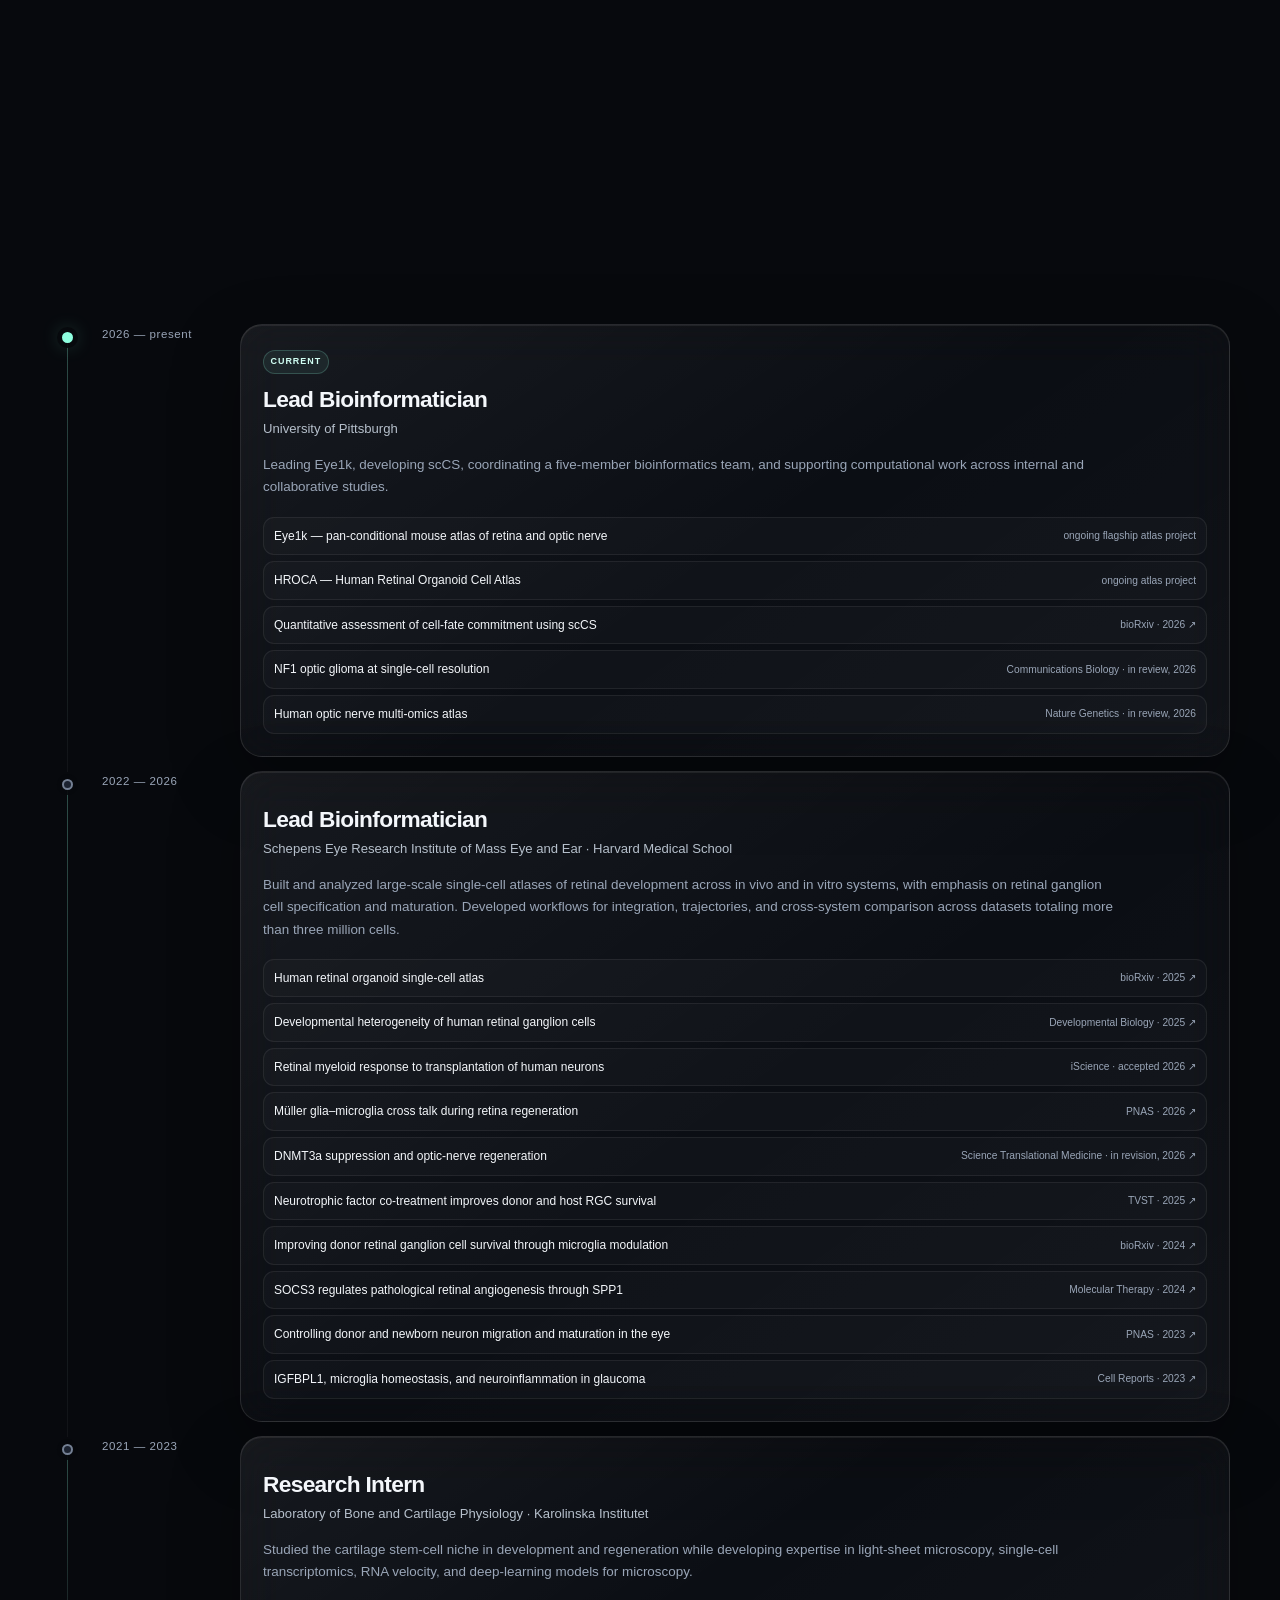
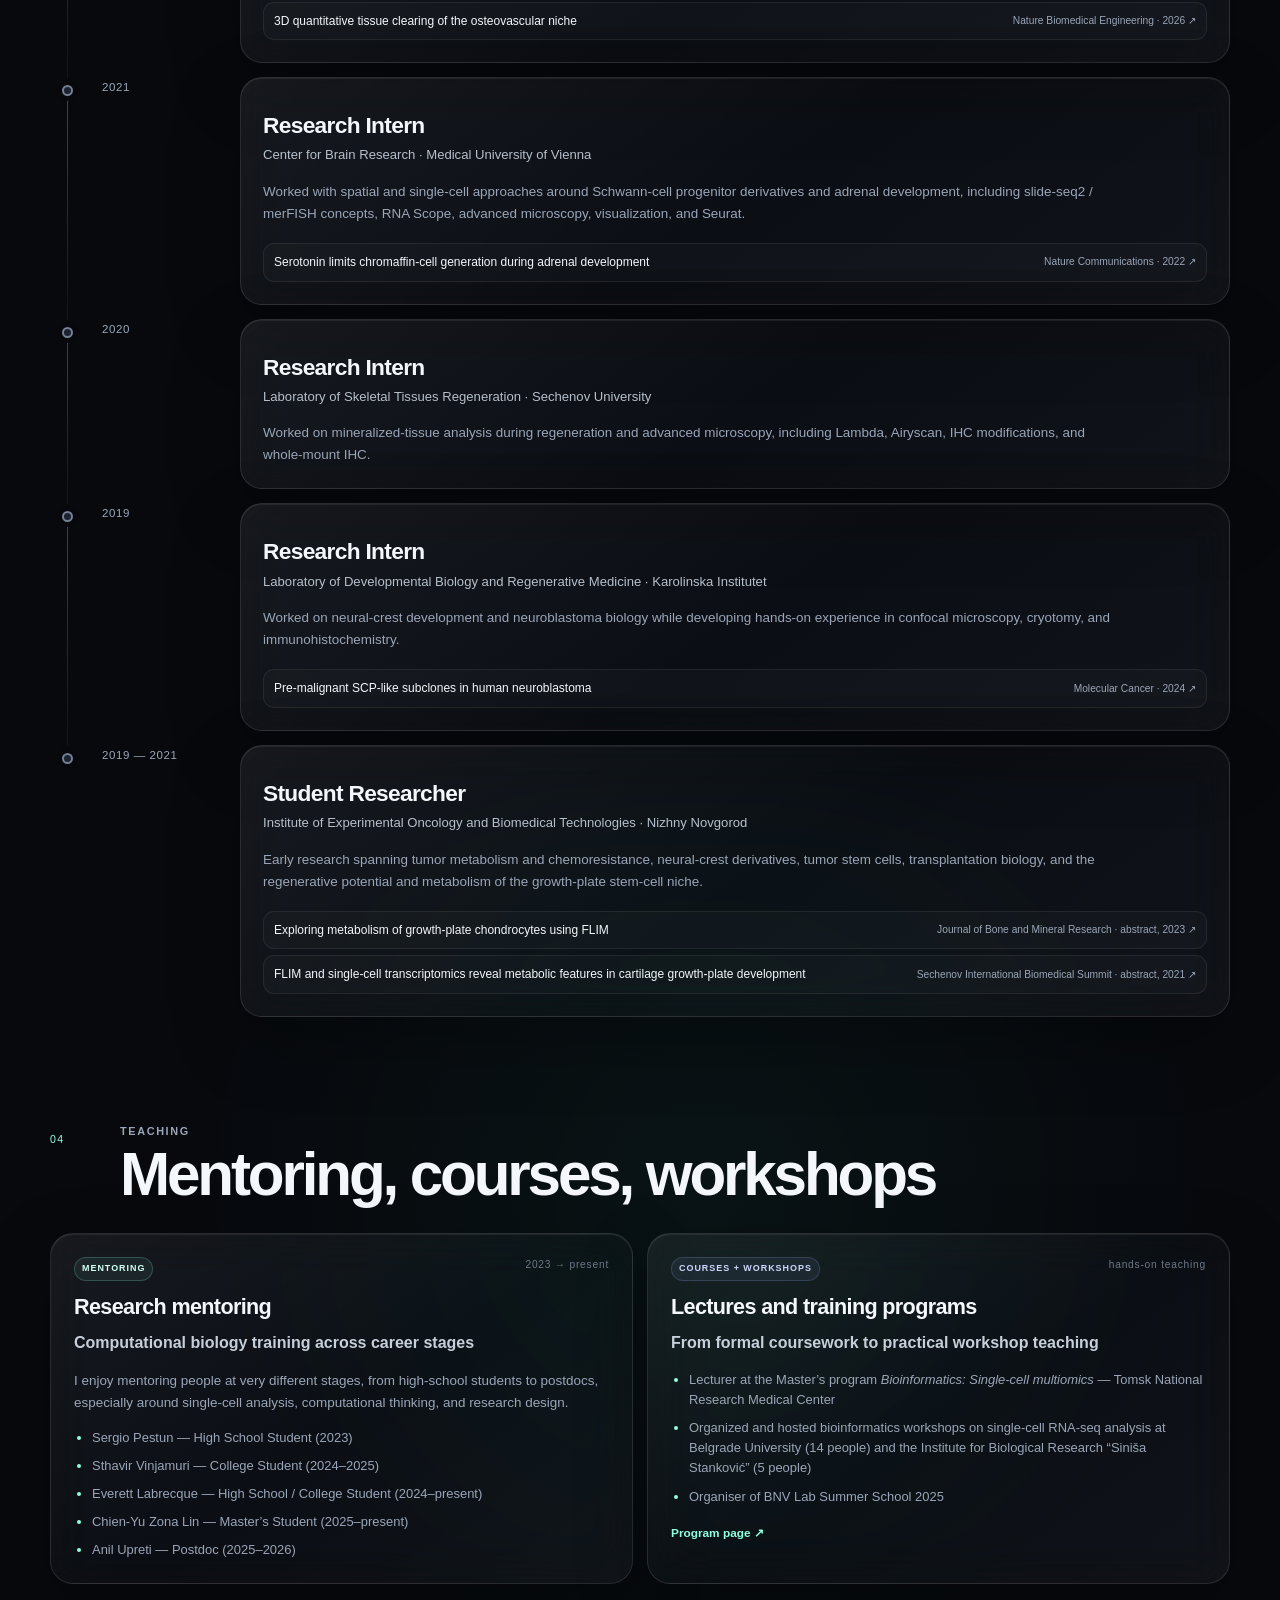
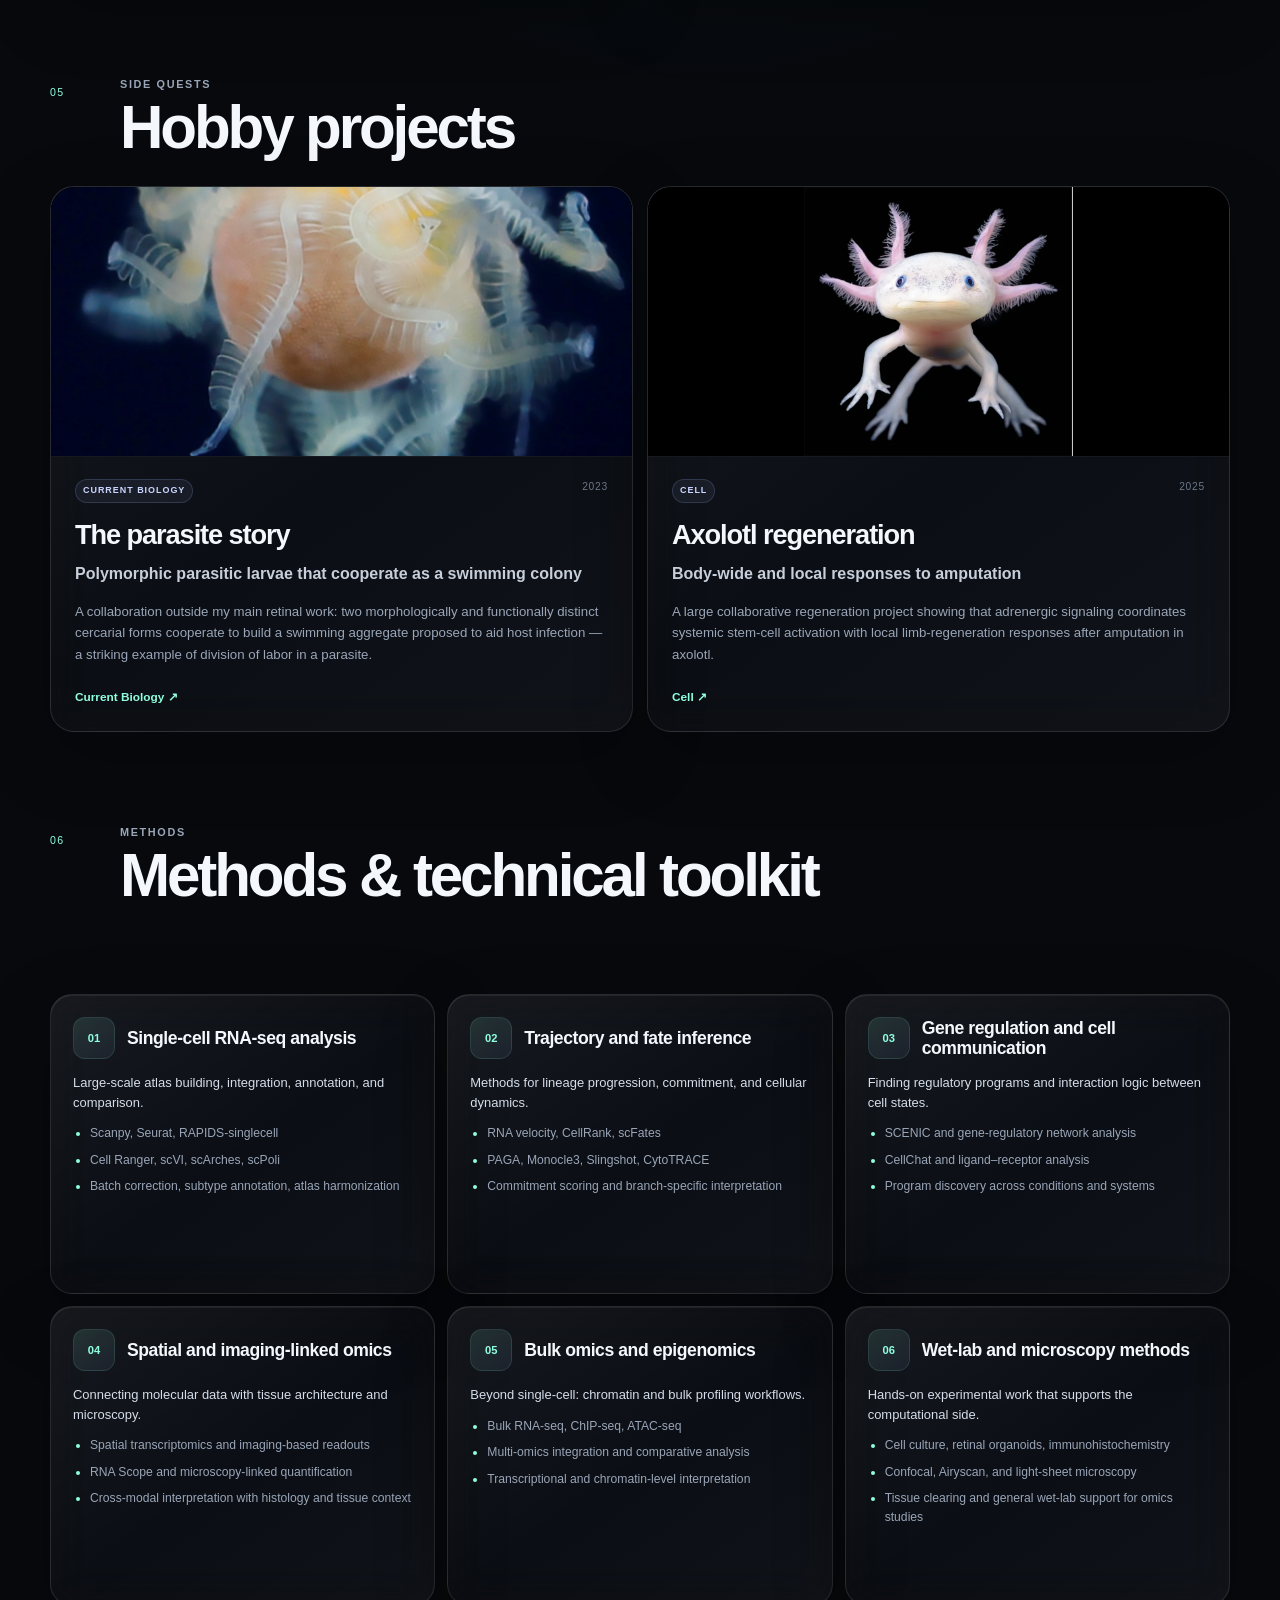
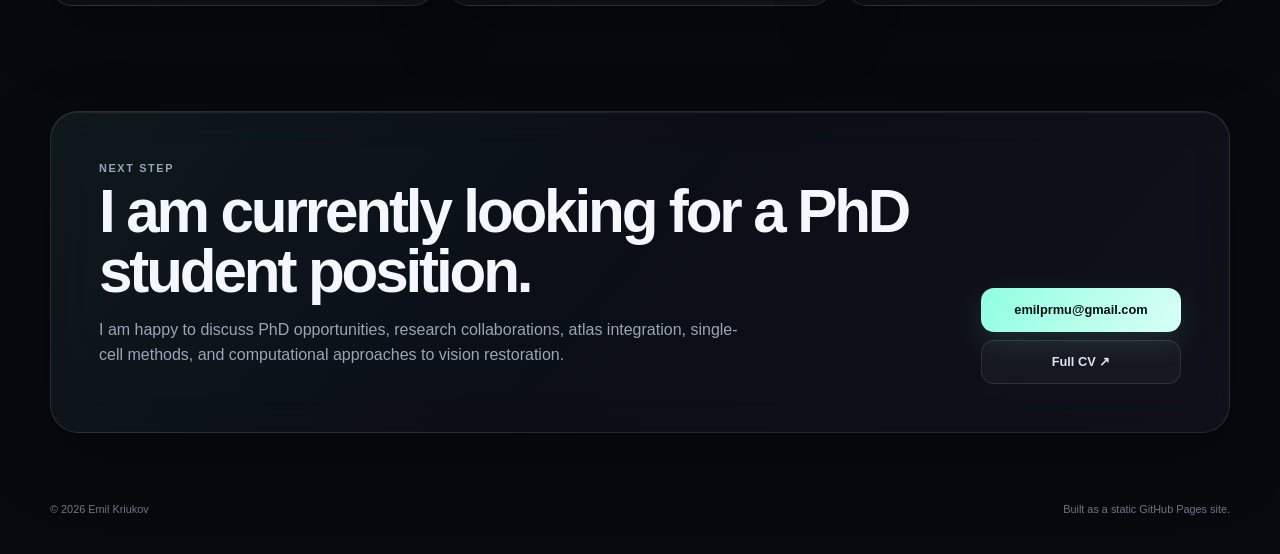
==== commit dfc408a2: "Add files via upload" ====
--- a/index.html
+++ b/index.html
@@ -19,20 +19,13 @@
   <div class="noise" aria-hidden="true"></div>
 
   <header class="site-header glass" id="top">
-    <a class="brand" href="#top" aria-label="Emil Kriukov home">
-      <span class="brand-mark">EK</span>
-      <span class="brand-copy">
-        <strong>Vision restoration</strong>
-        <small>Computational biology portfolio</small>
-      </span>
-    </a>
     <nav class="nav" aria-label="Primary navigation">
       <a href="#goal">Eye1k</a>
       <a href="#projects">Projects</a>
       <a href="#timeline">Timeline</a>
       <a href="#teaching">Teaching</a>
       <a href="#hobbies">Hobby projects</a>
-      <a href="#toolbox">Toolbox</a>
+      <a href="#toolbox">Toolkit</a>
     </nav>
     <a class="header-cta" href="assets/Emil_Kriukov_CV.pdf" target="_blank" rel="noopener">CV ↗</a>
   </header>
@@ -45,6 +38,11 @@
           <div class="hero-intro-copy">
             <h2 class="identity-name">Emil Kriukov</h2>
             <p class="identity-role">Computational biologist · single-cell atlases · retinal systems</p>
+            <div class="identity-links">
+              <a href="https://bnv-lab.org" target="_blank" rel="noopener">BNV Lab ↗</a>
+              <a href="https://github.com/mcrewcow" target="_blank" rel="noopener">GitHub ↗</a>
+              <a href="https://scholar.google.com/citations?hl=en&authuser=1&user=YeBiFWYAAAAJ" target="_blank" rel="noopener">Scholar ↗</a>
+            </div>
             <div class="hero-meta-row">
               <div class="hero-meta-item role-item"><span class="status-dot"></span><span>Lead Bioinformatician · University of Pittsburgh</span></div>
               <div class="hero-meta-item phd-item"><span class="pill-dot"></span><span>Currently looking for a PhD student position</span></div>
@@ -109,23 +107,23 @@
       <div class="eye1k-pipeline reveal" aria-label="Eye1k research workflow">
         <article class="pipeline-step glass interactive-card" tabindex="0">
           <span class="pipeline-number">01</span>
-          <h3>Download, process, integrate, and harmonize</h3>
-          <p>I use in-house pipelines to standardize large public and collaborative datasets, scale analysis to millions of cells, accelerate computation on GPUs, and apply machine-learning approaches for integration.</p>
+          <h3>Download, process, integrate & harmonize</h3>
+          <p>In-house pipelines standardize public and collaborative datasets, scale analysis to millions of cells, use GPU acceleration, and apply machine-learning integration where it adds value.</p>
         </article>
         <article class="pipeline-step glass interactive-card" tabindex="0">
           <span class="pipeline-number">02</span>
           <h3>Assemble the atlas ecosystem</h3>
-          <p>The individual studies become a connected atlas collection rather than isolated datasets — a shared reference spanning tissues, perturbations, ages, models, and disease conditions.</p>
+          <p>Individual studies become one connected reference rather than isolated datasets — spanning retina and optic nerve, ages, perturbations, disease models, and experimental conditions.</p>
         </article>
         <article class="pipeline-step glass interactive-card" tabindex="0">
           <span class="pipeline-number">03</span>
           <h3>Complete systematic annotation</h3>
-          <p>I established and coordinate a consortium of wet-lab and domain experts who work with my bioinformatics team to resolve retinal and optic-nerve cell classes and subtypes consistently across the collection.</p>
+          <p>I established and coordinate a consortium of wet-lab and domain experts who work with my bioinformatics team to resolve cell classes and subtypes consistently across the collection.</p>
         </article>
         <article class="pipeline-step glass interactive-card" tabindex="0">
           <span class="pipeline-number">04</span>
           <h3>Ask downstream biological questions</h3>
-          <p>Eye1k is designed for analyses such as aging, optic-nerve-crush responses, neurodegenerative changes, model-to-model comparisons, cross-species analysis, and discovery of recurrent molecular programs relevant to vision restoration.</p>
+          <p>The unified atlas enables analyses of aging, optic-nerve-crush responses, neurodegeneration, model-to-model differences, cross-species conservation, and recurrent molecular programs relevant to vision restoration.</p>
         </article>
       </div>
     </section>
@@ -172,7 +170,7 @@
           <div class="card-topline"><span class="tag">ACTIVE PAPER</span><span>2026</span></div>
           <h3>NF1 optic glioma</h3>
           <p class="project-subtitle">Systems-level single-cell dissection</p>
-          <p>A systems-level single-cell study of a preclinical murine model of NF1 optic glioma, listed in the CV as in review at <em>Communications Biology</em>.</p>
+          <p>A systems-level single-cell dissection of a preclinical murine model of NF1 optic glioma, focused on tumor-associated cellular states, microenvironmental changes, and candidate vulnerabilities.</p>
           <div class="project-meta"><span>NF1</span><span>optic glioma</span><span>single-cell</span></div>
         </article>
 
@@ -180,7 +178,7 @@
           <div class="card-topline"><span class="tag">ACTIVE PAPER</span><span>2026</span></div>
           <h3>Human optic nerve atlas</h3>
           <p class="project-subtitle">Integrated single-cell multi-omics</p>
-          <p>Contributing to an integrated single-cell multi-omics atlas of the human optic nerve, currently listed in the CV as in review at <em>Nature Genetics</em>.</p>
+          <p>Contributing to an integrated single-cell multi-omics reference of the human optic nerve to resolve cell types, molecular programs, and tissue organization across complementary modalities.</p>
           <div class="project-meta"><span>human</span><span>optic nerve</span><span>multi-omics</span></div>
         </article>
       </div>
@@ -445,16 +443,7 @@
       </div>
     </section>
 
-    <section class="section-shell lab-site-strip reveal" aria-label="BNV Lab website">
-      <div class="glass lab-site-card interactive-card" tabindex="0">
-        <div>
-          <p class="section-kicker">Also on the web</p>
-          <h3>BNV Lab</h3>
-          <p>I also designed and built our laboratory website.</p>
-        </div>
-        <a class="button button-ghost" href="https://bnv-lab.org" target="_blank" rel="noopener">bnv-lab.org ↗</a>
-      </div>
-    </section>
+
 
     <section class="section-shell contact-section">
       <div class="contact-card glass reveal">
--- a/styles.css
+++ b/styles.css
@@ -1,19 +1,18 @@
 :root {
   color-scheme: dark;
   --bg: #07090d;
-  --bg-soft: #0c1017;
+  --bg-2: #0b1119;
   --text: #f4f7fb;
-  --muted: #98a3b5;
-  --faint: #687487;
-  --line: rgba(255,255,255,.11);
-  --glass: rgba(17, 23, 34, .48);
-  --glass-strong: rgba(18, 26, 39, .72);
+  --muted: #9aa6b8;
+  --faint: #6d798a;
+  --line: rgba(255,255,255,.10);
+  --glass: rgba(16,22,32,.58);
   --accent: #8fffe0;
   --accent-2: #9eb8ff;
   --accent-3: #d6a7ff;
   --max: 1180px;
-  --radius: 26px;
-  --shadow: 0 30px 90px rgba(0,0,0,.34);
+  --radius: 24px;
+  --shadow: 0 24px 70px rgba(0,0,0,.28);
 }
 
 * { box-sizing: border-box; }
@@ -21,192 +20,331 @@
 body {
   margin: 0;
   min-height: 100vh;
-  background:
-    radial-gradient(circle at 10% 8%, rgba(79, 142, 255, .10), transparent 27rem),
-    radial-gradient(circle at 86% 18%, rgba(149, 86, 255, .11), transparent 26rem),
-    radial-gradient(circle at 50% 70%, rgba(62, 255, 195, .05), transparent 32rem),
-    var(--bg);
+  overflow-x: hidden;
   color: var(--text);
   font-family: Inter, ui-sans-serif, -apple-system, BlinkMacSystemFont, "Segoe UI", sans-serif;
   line-height: 1.55;
-  overflow-x: hidden;
-}
-
+  background:
+    radial-gradient(circle at 8% 8%, rgba(74,134,255,.10), transparent 28rem),
+    radial-gradient(circle at 88% 18%, rgba(149,86,255,.09), transparent 28rem),
+    radial-gradient(circle at 55% 70%, rgba(62,255,195,.045), transparent 32rem),
+    var(--bg);
+}
 body::before {
   content: "";
   position: fixed;
   inset: 0;
+  z-index: -4;
   pointer-events: none;
   background-image:
     linear-gradient(rgba(255,255,255,.018) 1px, transparent 1px),
     linear-gradient(90deg, rgba(255,255,255,.018) 1px, transparent 1px);
   background-size: 64px 64px;
-  mask-image: linear-gradient(to bottom, rgba(0,0,0,.65), transparent 76%);
-  z-index: -4;
-}
-
-#cell-field { position: fixed; inset: 0; width: 100%; height: 100%; z-index: -3; opacity: .66; pointer-events: none; }
-.ambient { position: fixed; width: 34rem; aspect-ratio: 1; border-radius: 50%; filter: blur(90px); opacity: .12; z-index: -2; pointer-events: none; }
-.ambient-a { background: var(--accent-2); top: 8%; left: -14rem; }
-.ambient-b { background: var(--accent-3); top: 40%; right: -18rem; }
-.noise { position: fixed; inset: 0; pointer-events: none; z-index: 20; opacity: .025; background-image: url("data:image/svg+xml,%3Csvg viewBox='0 0 160 160' xmlns='http://www.w3.org/2000/svg'%3E%3Cfilter id='n'%3E%3CfeTurbulence type='fractalNoise' baseFrequency='.9' numOctaves='4' stitchTiles='stitch'/%3E%3C/filter%3E%3Crect width='100%25' height='100%25' filter='url(%23n)' opacity='1'/%3E%3C/svg%3E"); }
+  mask-image: linear-gradient(to bottom, rgba(0,0,0,.68), transparent 78%);
+}
+
+#cell-field { position: fixed; inset: 0; z-index: -3; width: 100%; height: 100%; opacity: .62; pointer-events: none; }
+.ambient { position: fixed; z-index: -2; width: 34rem; aspect-ratio: 1; border-radius: 50%; filter: blur(95px); opacity: .11; pointer-events: none; }
+.ambient-a { top: 8%; left: -14rem; background: var(--accent-2); }
+.ambient-b { top: 42%; right: -18rem; background: var(--accent-3); }
+.noise { position: fixed; inset: 0; z-index: 20; opacity: .02; pointer-events: none; background-image: url("data:image/svg+xml,%3Csvg viewBox='0 0 160 160' xmlns='http://www.w3.org/2000/svg'%3E%3Cfilter id='n'%3E%3CfeTurbulence type='fractalNoise' baseFrequency='.9' numOctaves='4' stitchTiles='stitch'/%3E%3C/filter%3E%3Crect width='100%25' height='100%25' filter='url(%23n)' opacity='1'/%3E%3C/svg%3E"); }
 
 a { color: inherit; }
 ::selection { background: rgba(143,255,224,.22); color: #fff; }
 
 .glass {
-  background: linear-gradient(140deg, rgba(255,255,255,.075), rgba(255,255,255,.025) 50%, rgba(255,255,255,.045));
-  border: 1px solid rgba(255,255,255,.12);
-  box-shadow: inset 0 1px 0 rgba(255,255,255,.08), var(--shadow);
-  -webkit-backdrop-filter: blur(24px) saturate(145%);
-  backdrop-filter: blur(24px) saturate(145%);
-}
-
+  background: linear-gradient(145deg, rgba(255,255,255,.072), rgba(255,255,255,.025) 52%, rgba(255,255,255,.045));
+  border: 1px solid rgba(255,255,255,.11);
+  box-shadow: inset 0 1px 0 rgba(255,255,255,.07), var(--shadow);
+  -webkit-backdrop-filter: blur(22px) saturate(140%);
+  backdrop-filter: blur(22px) saturate(140%);
+}
+
+/* Header: deliberately no left branding */
 .site-header {
   position: sticky;
-  top: 18px;
+  top: 16px;
   z-index: 30;
   width: min(calc(100% - 32px), var(--max));
-  margin: 18px auto 0;
-  padding: 10px 12px 10px 14px;
-  border-radius: 20px;
+  margin: 16px auto 0;
+  padding: 9px 12px;
+  border-radius: 18px;
   display: grid;
   grid-template-columns: 1fr auto 1fr;
   align-items: center;
-  gap: 16px;
-}
-
-.brand { display: flex; gap: 10px; align-items: center; text-decoration: none; min-width: 0; }
-.brand-mark { width: 38px; height: 38px; display: grid; place-items: center; border-radius: 13px; background: linear-gradient(135deg, rgba(143,255,224,.20), rgba(158,184,255,.14)); border: 1px solid rgba(143,255,224,.25); font-size: .75rem; font-weight: 800; letter-spacing: .08em; }
-.brand-copy { display: flex; flex-direction: column; min-width: 0; line-height: 1.12; }
-.brand-copy strong { font-size: .88rem; letter-spacing: -.01em; }
-.brand-copy small { color: var(--muted); font-size: .67rem; margin-top: 4px; white-space: nowrap; overflow: hidden; text-overflow: ellipsis; }
-.nav { display: flex; gap: 4px; padding: 4px; border-radius: 14px; background: rgba(4,7,11,.32); }
-.nav a { color: var(--muted); text-decoration: none; font-size: .76rem; padding: 8px 11px; border-radius: 10px; transition: .25s ease; }
-.nav a:hover { color: var(--text); background: rgba(255,255,255,.06); }
-.header-cta { justify-self: end; text-decoration: none; font-size: .76rem; font-weight: 700; padding: 9px 12px; border-radius: 12px; background: rgba(143,255,224,.12); border: 1px solid rgba(143,255,224,.22); color: #dffff6; }
+}
+.nav {
+  grid-column: 2;
+  display: flex;
+  gap: 3px;
+  padding: 3px;
+  border-radius: 13px;
+  background: rgba(4,7,11,.30);
+}
+.nav a {
+  color: var(--muted);
+  text-decoration: none;
+  font-size: .75rem;
+  padding: 8px 10px;
+  border-radius: 9px;
+  transition: color .22s ease, background .22s ease, transform .22s ease;
+}
+.nav a:hover { color: #fff; background: rgba(255,255,255,.06); transform: translateY(-1px); }
+.header-cta {
+  grid-column: 3;
+  justify-self: end;
+  text-decoration: none;
+  font-size: .76rem;
+  font-weight: 750;
+  padding: 9px 13px;
+  border-radius: 11px;
+  color: #dcfff6;
+  background: rgba(143,255,224,.10);
+  border: 1px solid rgba(143,255,224,.20);
+  transition: transform .22s ease, background .22s ease;
+}
+.header-cta:hover { transform: translateY(-1px); background: rgba(143,255,224,.15); }
 
 .section-shell { width: min(calc(100% - 40px), var(--max)); margin-inline: auto; }
-.hero { min-height: calc(100vh - 76px); display: grid; grid-template-columns: 1.45fr .75fr; align-items: center; gap: clamp(36px, 8vw, 100px); padding-block: 9vh 10vh; }
-.eyebrow, .section-kicker, .micro-label { text-transform: uppercase; letter-spacing: .16em; font-size: .72rem; font-weight: 700; color: var(--muted); }
-.eyebrow { display: inline-flex; align-items: center; gap: 9px; padding: 8px 11px; border: 1px solid rgba(255,255,255,.09); border-radius: 99px; background: rgba(255,255,255,.025); }
-.status-dot { width: 7px; height: 7px; border-radius: 50%; background: var(--accent); box-shadow: 0 0 16px var(--accent); }
-.hero h1 { margin: 24px 0 20px; font-size: clamp(3.45rem, 8vw, 7.7rem); line-height: .88; letter-spacing: -.068em; max-width: 920px; font-weight: 760; }
-.hero h1 span { color: transparent; background: linear-gradient(100deg, #fff 2%, var(--accent) 46%, var(--accent-2) 78%, var(--accent-3)); -webkit-background-clip: text; background-clip: text; }
-.hero-lede { max-width: 760px; font-size: clamp(1.05rem, 2vw, 1.32rem); color: #b7c0cf; letter-spacing: -.012em; }
-.hero-actions { display: flex; gap: 10px; flex-wrap: wrap; margin-top: 34px; }
-.button { display: inline-flex; align-items: center; justify-content: center; min-height: 46px; padding: 0 17px; border-radius: 14px; text-decoration: none; font-size: .84rem; font-weight: 700; transition: transform .25s ease, background .25s ease, border-color .25s ease; }
+
+/* Hero */
+.hero {
+  min-height: calc(100vh - 76px);
+  display: grid;
+  grid-template-columns: minmax(0,1.25fr) minmax(300px,.75fr);
+  align-items: center;
+  gap: clamp(28px,5vw,64px);
+  padding-block: 8vh 9vh;
+}
+.hero-copy { min-width: 0; }
+.hero-intro-panel {
+  display: grid;
+  grid-template-columns: 112px minmax(0,1fr);
+  gap: 18px;
+  align-items: center;
+  max-width: 720px;
+  padding: 16px;
+  border-radius: 24px;
+}
+.profile-hero {
+  width: 112px;
+  height: 112px;
+  object-fit: cover;
+  border-radius: 22px;
+  border: 1px solid rgba(255,255,255,.16);
+  box-shadow: 0 12px 28px rgba(0,0,0,.26);
+}
+.hero-intro-copy { min-width: 0; }
+.identity-name {
+  margin: 0;
+  font-size: clamp(2rem,4vw,3.4rem);
+  line-height: .96;
+  letter-spacing: -.045em;
+}
+.identity-role { margin: 7px 0 0; color: var(--muted); font-size: .9rem; }
+.identity-links { display: flex; flex-wrap: wrap; gap: 7px; margin-top: 11px; }
+.identity-links a {
+  text-decoration: none;
+  color: #cbd5e4;
+  font-size: .7rem;
+  padding: 5px 8px;
+  border-radius: 9px;
+  border: 1px solid rgba(255,255,255,.08);
+  background: rgba(255,255,255,.025);
+  transition: color .2s ease, border-color .2s ease, transform .2s ease;
+}
+.identity-links a:hover { color: #fff; border-color: rgba(143,255,224,.22); transform: translateY(-1px); }
+.hero-meta-row { grid-column: 1 / -1; display: flex; flex-wrap: wrap; gap: 8px; margin-top: 2px; }
+.hero-meta-item {
+  display: inline-flex;
+  align-items: center;
+  gap: 8px;
+  min-height: 34px;
+  padding: 7px 10px;
+  border-radius: 999px;
+  border: 1px solid rgba(255,255,255,.09);
+  background: rgba(6,10,17,.38);
+  color: #c7d0dd;
+  font-size: .69rem;
+  letter-spacing: .055em;
+}
+.phd-item { color: #e2caf9; border-color: rgba(214,167,255,.20); background: rgba(214,167,255,.055); }
+.status-dot, .pill-dot { width: 7px; height: 7px; flex: 0 0 auto; border-radius: 50%; }
+.status-dot { background: var(--accent); box-shadow: 0 0 13px rgba(143,255,224,.8); }
+.pill-dot { background: #c9a4ff; box-shadow: 0 0 13px rgba(201,164,255,.75); }
+
+.hero h1 {
+  max-width: 850px;
+  margin: 28px 0 20px;
+  font-size: clamp(3.3rem,7.6vw,7rem);
+  line-height: .9;
+  letter-spacing: -.066em;
+  font-weight: 770;
+}
+.hero h1 span { color: transparent; background: linear-gradient(100deg,#fff 3%,var(--accent) 46%,var(--accent-2) 78%,var(--accent-3)); -webkit-background-clip: text; background-clip: text; }
+.hero-lede { max-width: 760px; margin: 0; color: #b6c0cf; font-size: clamp(1rem,1.7vw,1.22rem); letter-spacing: -.01em; }
+.hero-actions { display: flex; flex-wrap: wrap; gap: 9px; margin-top: 28px; }
+.button { display: inline-flex; align-items: center; justify-content: center; min-height: 44px; padding: 0 16px; border-radius: 13px; text-decoration: none; font-size: .8rem; font-weight: 750; transition: transform .22s ease, background .22s ease, border-color .22s ease; }
 .button:hover { transform: translateY(-2px); }
-.button-primary { color: #06110e; background: linear-gradient(120deg, var(--accent), #d9fff5); box-shadow: 0 12px 36px rgba(143,255,224,.14); }
-.button-ghost { color: #dbe3ef; background: rgba(255,255,255,.035); border: 1px solid var(--line); }
-.button-ghost:hover { background: rgba(255,255,255,.07); border-color: rgba(255,255,255,.2); }
-
-.hero-panel { position: relative; border-radius: 30px; padding: 22px; min-height: 470px; overflow: hidden; }
-.hero-panel::before { content: ""; position: absolute; inset: 0; background: radial-gradient(circle at 60% 62%, rgba(143,255,224,.10), transparent 32%), radial-gradient(circle at 24% 16%, rgba(158,184,255,.13), transparent 28%); pointer-events: none; }
-.panel-kicker { position: relative; color: var(--faint); font-size: .7rem; text-transform: uppercase; letter-spacing: .13em; }
-.metric-grid { position: relative; display: grid; grid-template-columns: 1fr 1fr; gap: 8px; margin-top: 18px; }
-.metric { padding: 15px; border-radius: 17px; background: rgba(0,0,0,.16); border: 1px solid rgba(255,255,255,.06); }
-.metric strong { display: block; font-size: 1.72rem; letter-spacing: -.05em; }
-.metric span { color: var(--muted); font-size: .72rem; }
-.signal-map { position: absolute; left: 50%; bottom: 26px; width: 260px; height: 250px; transform: translateX(-50%); }
-.signal-core { position: absolute; left: 50%; top: 50%; transform: translate(-50%,-50%); width: 85px; height: 85px; border-radius: 50%; display: grid; place-items: center; text-align: center; font-size: .86rem; letter-spacing: .05em; font-weight: 800; color: #eafff9; background: radial-gradient(circle at 35% 30%, rgba(255,255,255,.22), rgba(143,255,224,.06)); border: 1px solid rgba(143,255,224,.25); box-shadow: 0 0 40px rgba(143,255,224,.13), inset 0 0 20px rgba(143,255,224,.05); }
-.orbit { position: absolute; left: 50%; top: 50%; border-radius: 50%; border: 1px solid rgba(255,255,255,.09); transform: translate(-50%,-50%) rotate(-12deg); }
-.orbit-1 { width: 178px; height: 112px; }
-.orbit-2 { width: 238px; height: 172px; transform: translate(-50%,-50%) rotate(28deg); }
-.node { position: absolute; font-size: .66rem; color: #d5deeb; padding: 6px 9px; border: 1px solid rgba(255,255,255,.10); border-radius: 99px; background: rgba(10,14,20,.72); }
-.node-a { left: 8px; top: 48%; }
-.node-b { right: 0; top: 34%; }
-.node-c { left: 48%; bottom: 8px; }
-
-.section-heading { display: grid; grid-template-columns: 68px 1fr; align-items: start; gap: 18px; padding-top: 110px; margin-bottom: 34px; }
-.section-number { font-size: .7rem; color: var(--accent); letter-spacing: .14em; padding-top: 10px; }
-.section-kicker { margin: 0 0 6px; }
-.section-heading h2, .contact-card h2 { font-size: clamp(2.25rem, 5vw, 4.6rem); line-height: 1; letter-spacing: -.055em; margin: 0; }
-
-.goal-grid { display: grid; grid-template-columns: 1.35fr .65fr; gap: 14px; }
-.statement-card, .definition-card { border-radius: var(--radius); padding: clamp(24px, 4vw, 45px); }
-.big-statement { font-size: clamp(1.55rem, 3.4vw, 3.05rem); line-height: 1.18; letter-spacing: -.045em; margin: 0; max-width: 920px; }
-.big-statement em { font-style: normal; color: var(--accent); }
-.definition-card h3 { margin: 14px 0 12px; font-size: 1.38rem; }
-.definition-card p { color: #c2cad7; font-size: .94rem; }
-.definition-card .muted { color: var(--muted); }
-.research-loop { margin-top: 14px; padding: 18px; display: grid; grid-template-columns: repeat(7, auto); align-items: center; gap: 12px; border-radius: 20px; border: 1px solid rgba(255,255,255,.08); background: rgba(255,255,255,.02); }
-.research-loop div { min-width: 0; }
-.research-loop span { display: block; color: var(--accent); font-size: .62rem; letter-spacing: .12em; }
-.research-loop strong { display: block; font-size: .96rem; margin-top: 2px; }
-.research-loop small { color: var(--muted); font-size: .69rem; white-space: nowrap; }
-.research-loop i { color: var(--faint); font-style: normal; }
-
-.project-grid { display: grid; grid-template-columns: repeat(2, 1fr); gap: 14px; }
-.project-card { position: relative; min-height: 300px; border-radius: var(--radius); padding: 26px; overflow: hidden; transition: transform .3s ease, border-color .3s ease; }
-.project-card:hover { transform: translateY(-4px); border-color: rgba(143,255,224,.22); }
-.project-card.feature { min-height: 360px; }
-.project-card::after { content: ""; position: absolute; width: 180px; height: 180px; border-radius: 50%; right: -70px; bottom: -90px; background: radial-gradient(circle, rgba(143,255,224,.10), transparent 68%); }
-.card-topline { display: flex; justify-content: space-between; gap: 14px; color: var(--faint); font-size: .68rem; letter-spacing: .08em; }
-.tag { display: inline-flex; width: fit-content; padding: 5px 8px; border-radius: 999px; border: 1px solid rgba(158,184,255,.18); background: rgba(158,184,255,.08); color: #c8d4ff; font-size: .59rem; font-weight: 800; letter-spacing: .12em; }
-.tag.live { color: #cffff2; border-color: rgba(143,255,224,.22); background: rgba(143,255,224,.09); }
-.project-card h3 { margin: 30px 0 3px; font-size: clamp(2rem, 4vw, 3.3rem); letter-spacing: -.05em; line-height: 1; }
-.project-subtitle { color: #c6ceda !important; margin-top: 9px !important; font-weight: 650; }
-.project-card p { color: var(--muted); max-width: 650px; }
-.project-meta { display: flex; flex-wrap: wrap; gap: 6px; margin-top: 22px; }
-.project-meta span { border: 1px solid rgba(255,255,255,.08); background: rgba(255,255,255,.025); color: #909bab; font-size: .66rem; padding: 6px 8px; border-radius: 9px; }
-.text-link { display: inline-block; margin-top: 20px; font-size: .77rem; font-weight: 700; color: var(--accent); text-decoration: none; }
-
-.timeline { position: relative; }
-.timeline-item { display: grid; grid-template-columns: 42px 140px 1fr; gap: 20px; }
+.button-primary { color: #06110e; background: linear-gradient(120deg,var(--accent),#d9fff5); box-shadow: 0 10px 30px rgba(143,255,224,.12); }
+.button-ghost { color: #dce4ef; background: rgba(255,255,255,.035); border: 1px solid var(--line); }
+.button-ghost:hover { background: rgba(255,255,255,.07); border-color: rgba(255,255,255,.18); }
+
+.hero-panel { position: relative; min-height: 430px; border-radius: 26px; overflow: hidden; isolation: isolate; }
+.hero-art { position: absolute; inset: 0; z-index: -3; width: 100%; height: 100%; object-fit: cover; object-position: 52% center; filter: saturate(.92) contrast(1.04) brightness(.75); transition: transform .7s ease, filter .7s ease; }
+.hero-panel:hover .hero-art { transform: scale(1.025); filter: saturate(1) brightness(.80); }
+.hero-panel-shade { position: absolute; inset: 0; z-index: -2; background: linear-gradient(to bottom,rgba(4,7,13,.27),rgba(4,7,13,.12) 38%,rgba(4,7,13,.86) 100%); }
+.hero-panel-content { min-height: 430px; display: flex; flex-direction: column; padding: 18px; }
+.panel-kicker { color: rgba(232,239,250,.68); font-size: .65rem; text-transform: uppercase; letter-spacing: .13em; }
+.metric-grid { display: grid; grid-template-columns: repeat(2,minmax(0,1fr)); gap: 8px; margin-top: auto; }
+.metric { padding: 13px; border-radius: 15px; background: rgba(5,10,19,.48); border: 1px solid rgba(255,255,255,.11); backdrop-filter: blur(15px); }
+.metric strong { display: block; font-size: 1.65rem; letter-spacing: -.05em; }
+.metric span { color: var(--muted); font-size: .69rem; }
+.hero-visual-caption { display: flex; gap: 7px; flex-wrap: wrap; align-items: center; width: fit-content; margin-top: 9px; padding: 8px 10px; border-radius: 999px; background: rgba(5,10,19,.50); border: 1px solid rgba(255,255,255,.10); color: #d5dfed; font-size: .6rem; text-transform: uppercase; letter-spacing: .055em; }
+.hero-visual-caption i { color: var(--accent); font-style: normal; }
+
+/* Section headings */
+.section-heading { display: grid; grid-template-columns: 54px 1fr; gap: 16px; align-items: start; padding-top: 92px; margin-bottom: 28px; }
+.section-number { padding-top: 8px; color: var(--accent); font-size: .66rem; letter-spacing: .14em; }
+.section-kicker, .micro-label { margin: 0 0 5px; color: var(--muted); font-size: .68rem; font-weight: 750; letter-spacing: .15em; text-transform: uppercase; }
+.section-heading h2, .contact-card h2 { margin: 0; font-size: clamp(2.15rem,4.7vw,4.4rem); line-height: 1; letter-spacing: -.052em; }
+
+/* Eye1k */
+.northstar-grid { display: grid; grid-template-columns: 1.05fr .95fr; gap: 14px; }
+.northstar-visual, .northstar-copy { border-radius: 26px; overflow: hidden; }
+.northstar-visual { position: relative; min-height: 430px; background: #f7f8fb; }
+.northstar-visual img { position: absolute; inset: 0; width: 100%; height: 100%; object-fit: contain; padding: 22px; }
+.northstar-image-shade { position: absolute; inset: 0; pointer-events: none; }
+.northstar-caption { position: absolute; left: 16px; bottom: 16px; display: flex; gap: 7px; flex-wrap: wrap; align-items: center; padding: 8px 10px; border-radius: 999px; color: #172033; background: rgba(249,251,255,.86); border: 1px solid rgba(16,31,55,.12); backdrop-filter: blur(14px); font-size: .62rem; text-transform: uppercase; letter-spacing: .055em; }
+.northstar-caption i { color: #4f67a8; font-style: normal; }
+.northstar-copy { padding: clamp(26px,3.6vw,42px); display: flex; flex-direction: column; justify-content: center; }
+.northstar-copy h3 { margin: 8px 0 15px; font-size: clamp(1.8rem,3vw,2.8rem); line-height: 1.05; letter-spacing: -.042em; }
+.big-statement.compact { margin: 0 0 14px; font-size: clamp(1.05rem,1.7vw,1.42rem); line-height: 1.45; }
+.muted { color: var(--muted); }
+.project-meta { display: flex; flex-wrap: wrap; gap: 6px; margin-top: 18px; }
+.project-meta span { padding: 5px 7px; border-radius: 8px; border: 1px solid rgba(255,255,255,.08); background: rgba(255,255,255,.025); color: #919cac; font-size: .63rem; }
+
+.eye1k-pipeline { display: grid; grid-template-columns: repeat(2,minmax(0,1fr)); gap: 12px; margin-top: 14px; }
+.pipeline-step { position: relative; min-height: 230px; padding: 23px; border-radius: 22px; overflow: hidden; }
+.pipeline-step::after { content: ""; position: absolute; right: -45px; bottom: -55px; width: 150px; height: 150px; border-radius: 50%; background: radial-gradient(circle,rgba(143,255,224,.10),transparent 68%); pointer-events: none; }
+.pipeline-number { display: inline-grid; place-items: center; width: 42px; height: 42px; border-radius: 13px; color: var(--accent); background: rgba(143,255,224,.07); border: 1px solid rgba(143,255,224,.13); font-size: .72rem; font-weight: 800; letter-spacing: .08em; }
+.pipeline-step h3 { margin: 17px 0 9px; max-width: 520px; font-size: 1.22rem; line-height: 1.2; letter-spacing: -.025em; }
+.pipeline-step p { margin: 0; max-width: 560px; color: var(--muted); font-size: .82rem; line-height: 1.62; }
+
+/* Projects */
+.project-grid { display: grid; grid-template-columns: repeat(2,minmax(0,1fr)); gap: 14px; }
+.project-card { position: relative; min-height: 290px; padding: 24px; border-radius: 24px; overflow: hidden; }
+.project-card.feature { min-height: 540px; padding: 0; display: grid; grid-template-rows: 205px 1fr; }
+.project-image-wrap { min-height: 205px; overflow: hidden; border-bottom: 1px solid rgba(255,255,255,.08); background: #f7f8fb; }
+.project-image-wrap img { width: 100%; height: 100%; display: block; object-fit: contain; padding: 16px; }
+.project-image-wrap.sccs-wrap img { padding: 10px; }
+.project-body { padding: 22px 24px 25px; }
+.card-topline { display: flex; justify-content: space-between; gap: 12px; color: var(--faint); font-size: .64rem; letter-spacing: .075em; }
+.tag { display: inline-flex; width: fit-content; padding: 4px 7px; border-radius: 999px; color: #cbd6ff; border: 1px solid rgba(158,184,255,.18); background: rgba(158,184,255,.07); font-size: .56rem; font-weight: 800; letter-spacing: .11em; }
+.tag.live { color: #d1fff4; border-color: rgba(143,255,224,.20); background: rgba(143,255,224,.07); }
+.project-card h3 { margin: 24px 0 2px; font-size: clamp(1.75rem,3.2vw,2.8rem); line-height: 1; letter-spacing: -.045em; }
+.project-subtitle { margin: 8px 0 0 !important; color: #c7cfda !important; font-weight: 650; }
+.project-card p { color: var(--muted); font-size: .84rem; line-height: 1.65; }
+.text-link { display: inline-block; margin-top: 17px; color: var(--accent); text-decoration: none; font-size: .74rem; font-weight: 750; }
+
+/* Timeline */
+.timeline-item { display: grid; grid-template-columns: 34px 120px minmax(0,1fr); gap: 18px; }
 .timeline-rail { position: relative; display: flex; justify-content: center; }
-.timeline-rail::after { content: ""; position: absolute; top: 17px; bottom: -1px; width: 1px; background: linear-gradient(to bottom, rgba(143,255,224,.3), rgba(255,255,255,.05)); }
+.timeline-rail::after { content: ""; position: absolute; top: 16px; bottom: -1px; width: 1px; background: linear-gradient(to bottom,rgba(143,255,224,.28),rgba(255,255,255,.045)); }
 .timeline-item:last-child .timeline-rail::after { display: none; }
-.timeline-dot { position: relative; z-index: 2; margin-top: 9px; width: 12px; height: 12px; border-radius: 50%; background: #1b2230; border: 2px solid #758196; box-shadow: 0 0 0 6px rgba(7,9,13,.9); }
-.timeline-dot.current { background: var(--accent); border-color: var(--accent); box-shadow: 0 0 0 6px rgba(7,9,13,.9), 0 0 24px rgba(143,255,224,.52); }
-.timeline-date { padding-top: 3px; font-size: .75rem; color: var(--muted); letter-spacing: .06em; }
-.timeline-card { margin-bottom: 16px; border-radius: 24px; padding: 25px; }
-.role-heading h3 { margin: 9px 0 2px; font-size: 1.55rem; letter-spacing: -.03em; }
-.role-heading p { margin: 0; color: #b7c0cd; font-size: .88rem; }
-.timeline-card > p { color: var(--muted); margin: 18px 0 0; max-width: 860px; }
-.paper-list { display: grid; gap: 7px; margin-top: 22px; }
-.paper-list a, .paper-static { text-decoration: none; display: grid; grid-template-columns: 1fr auto; align-items: center; gap: 14px; padding: 11px 12px; border-radius: 13px; border: 1px solid rgba(255,255,255,.07); background: rgba(255,255,255,.025); transition: .2s ease; }
-.paper-list a:hover { border-color: rgba(143,255,224,.18); background: rgba(143,255,224,.04); }
-.paper-list span { font-size: .78rem; }
-.paper-list small { color: var(--muted); font-size: .67rem; text-align: right; }
-
-.toolbox-grid { display: grid; grid-template-columns: repeat(4, 1fr); gap: 12px; }
-.tool-card { min-height: 220px; padding: 22px; border-radius: 22px; }
-.tool-card > span { color: var(--accent); font-size: .62rem; letter-spacing: .12em; }
-.tool-card h3 { margin: 48px 0 10px; font-size: 1.2rem; letter-spacing: -.025em; }
-.tool-card p { color: var(--muted); font-size: .78rem; }
-
-.contact-section { padding-block: 120px 60px; }
-.contact-card { padding: clamp(28px, 5vw, 56px); border-radius: 30px; display: grid; grid-template-columns: 1fr auto; gap: 30px; align-items: end; background: linear-gradient(130deg, rgba(143,255,224,.07), rgba(158,184,255,.04) 46%, rgba(214,167,255,.06)); }
-.contact-card p:not(.section-kicker) { color: var(--muted); max-width: 660px; }
-.contact-actions { display: flex; flex-direction: column; gap: 9px; min-width: 210px; }
-.footer { padding: 20px 0 40px; display: flex; justify-content: space-between; color: var(--faint); font-size: .7rem; }
-
-.reveal { opacity: 0; transform: translateY(16px); transition: opacity .7s ease, transform .7s ease; }
+.timeline-dot { position: relative; z-index: 2; margin-top: 8px; width: 11px; height: 11px; border-radius: 50%; background: #1b2230; border: 2px solid #748094; box-shadow: 0 0 0 5px rgba(7,9,13,.9); }
+.timeline-dot.current { background: var(--accent); border-color: var(--accent); box-shadow: 0 0 0 5px rgba(7,9,13,.9),0 0 20px rgba(143,255,224,.48); }
+.timeline-date { padding-top: 2px; color: var(--muted); font-size: .72rem; letter-spacing: .05em; }
+.timeline-card { margin-bottom: 14px; padding: 22px; border-radius: 22px; }
+.role-heading h3 { margin: 8px 0 2px; font-size: 1.42rem; letter-spacing: -.03em; }
+.role-heading p { margin: 0; color: #b6c0cc; font-size: .82rem; }
+.timeline-card > p { max-width: 850px; margin: 15px 0 0; color: var(--muted); font-size: .84rem; line-height: 1.65; }
+.paper-list { display: grid; gap: 6px; margin-top: 18px; }
+.paper-list a, .paper-static { display: grid; grid-template-columns: minmax(0,1fr) auto; gap: 12px; align-items: center; padding: 9px 10px; border-radius: 11px; border: 1px solid rgba(255,255,255,.065); background: rgba(255,255,255,.022); text-decoration: none; }
+.paper-list a { transition: background .2s ease,border-color .2s ease,transform .2s ease; }
+.paper-list a:hover { transform: translateX(2px); border-color: rgba(143,255,224,.17); background: rgba(143,255,224,.035); }
+.paper-list span { min-width: 0; font-size: .75rem; }
+.paper-list small { color: var(--muted); font-size: .64rem; text-align: right; }
+
+/* Teaching */
+.teaching-grid { display: grid; grid-template-columns: repeat(2,minmax(0,1fr)); gap: 14px; }
+.teaching-card { padding: 23px; border-radius: 23px; }
+.teaching-card h3 { margin: 9px 0 7px; font-size: 1.35rem; letter-spacing: -.03em; }
+.teaching-card > p:not(.project-subtitle) { color: var(--muted); font-size: .84rem; line-height: 1.65; }
+.teaching-list { display: grid; gap: 8px; margin: 14px 0 0; padding-left: 18px; color: var(--muted); font-size: .81rem; }
+.teaching-list li::marker { color: var(--accent); }
+
+/* Hobby projects: fixed image zone, text never overlays image */
+.hobby-grid { display: grid; grid-template-columns: repeat(2,minmax(0,1fr)); gap: 14px; align-items: stretch; }
+.hobby-card { display: flex; flex-direction: column; min-height: 0; padding: 0; border-radius: 24px; overflow: hidden; }
+.hobby-image-wrap { height: 270px; flex: 0 0 270px; overflow: hidden; background: #02050a; border-bottom: 1px solid rgba(255,255,255,.08); }
+.hobby-image-wrap img { width: 100%; height: 100%; display: block; object-fit: cover; object-position: center; transition: transform .55s ease, filter .55s ease; }
+.hobby-card:hover .hobby-image-wrap img { transform: scale(1.025); filter: brightness(1.03); }
+.axolotl-wrap img { object-fit: contain; background: #000; }
+.hobby-body { flex: 1; display: flex; flex-direction: column; padding: 22px 24px 24px; }
+.hobby-body h3 { margin: 18px 0 5px; font-size: 1.7rem; line-height: 1.04; letter-spacing: -.04em; }
+.hobby-body p:not(.project-subtitle) { color: var(--muted); font-size: .83rem; line-height: 1.65; }
+.hobby-body .text-link { margin-top: auto; padding-top: 9px; }
+
+/* Toolkit */
+.toolbox-intro { max-width: 850px; margin: -4px 0 18px 70px; }
+.toolbox-intro p { margin: 0; color: var(--muted); font-size: .88rem; line-height: 1.65; }
+.toolbox-grid { display: grid; grid-template-columns: repeat(3,minmax(0,1fr)); gap: 12px; }
+.tool-card { min-height: 300px; padding: 22px; border-radius: 22px; }
+.tool-head { display: grid; grid-template-columns: 42px minmax(0,1fr); gap: 12px; align-items: center; }
+.tool-head span { width: 42px; height: 42px; display: grid; place-items: center; border-radius: 12px; color: var(--accent); background: linear-gradient(145deg,rgba(143,255,224,.12),rgba(158,184,255,.08)); border: 1px solid rgba(143,255,224,.11); font-size: .7rem; font-weight: 800; }
+.tool-head h3 { margin: 0; font-size: 1.1rem; line-height: 1.18; letter-spacing: -.025em; }
+.tool-subtitle { margin: 14px 0 12px; color: #d5deea; font-size: .81rem; line-height: 1.5; }
+.tool-list { display: grid; gap: 8px; margin: 0; padding-left: 17px; color: var(--muted); font-size: .76rem; line-height: 1.52; }
+.tool-list li::marker { color: var(--accent); }
+
+/* Contact/footer */
+.contact-section { padding-block: 105px 50px; }
+.contact-card { display: grid; grid-template-columns: minmax(0,1fr) auto; gap: 28px; align-items: end; padding: clamp(26px,4vw,48px); border-radius: 28px; background: linear-gradient(130deg,rgba(143,255,224,.065),rgba(158,184,255,.035) 48%,rgba(214,167,255,.05)); }
+.contact-card p:not(.section-kicker) { max-width: 650px; color: var(--muted); }
+.contact-actions { display: flex; flex-direction: column; gap: 8px; min-width: 200px; }
+.footer { display: flex; justify-content: space-between; gap: 16px; padding: 18px 0 36px; color: var(--faint); font-size: .68rem; }
+
+/* Interaction */
+.interactive-card { cursor: pointer; transition: transform .22s cubic-bezier(.2,.7,.2,1),border-color .22s ease,background .22s ease,box-shadow .22s ease; }
+.interactive-card:hover, .interactive-card:focus-visible { transform: translateY(-3px); border-color: rgba(143,255,224,.17); box-shadow: 0 18px 40px rgba(0,0,0,.20), inset 0 1px 0 rgba(255,255,255,.08), 0 0 0 1px rgba(143,255,224,.05); outline: none; }
+.interactive-card.clicked, .interactive-card:active { transform: translateY(-1px) scale(.997); border-color: rgba(173,191,255,.20); background: linear-gradient(145deg,rgba(127,153,255,.08),rgba(214,167,255,.045)); }
+.reveal { opacity: 0; transform: translateY(15px); transition: opacity .65s ease,transform .65s ease; }
 .reveal.visible { opacity: 1; transform: translateY(0); }
 
 @media (max-width: 980px) {
   .site-header { grid-template-columns: 1fr auto; }
   .nav { display: none; }
-  .hero { grid-template-columns: 1fr; min-height: auto; padding-top: 12vh; }
-  .hero-panel { min-height: 410px; }
-  .goal-grid { grid-template-columns: 1fr; }
-  .toolbox-grid { grid-template-columns: repeat(2, 1fr); }
-  .research-loop { grid-template-columns: 1fr; }
-  .research-loop i { transform: rotate(90deg); width: fit-content; margin-left: 8px; }
-  .research-loop small { white-space: normal; }
+  .header-cta { grid-column: 2; }
+  .hero { grid-template-columns: 1fr; min-height: auto; padding-top: 9vh; }
+  .hero-panel { min-height: 390px; }
+  .hero-panel-content { min-height: 390px; }
+  .northstar-grid { grid-template-columns: 1fr; }
+  .northstar-visual { min-height: 380px; }
+  .project-grid, .teaching-grid, .hobby-grid { grid-template-columns: 1fr; }
+  .toolbox-grid { grid-template-columns: repeat(2,minmax(0,1fr)); }
+  .toolbox-intro { margin-left: 0; }
 }
 
 @media (max-width: 720px) {
-  .section-shell { width: min(calc(100% - 24px), var(--max)); }
-  .site-header { width: calc(100% - 20px); top: 10px; margin-top: 10px; }
-  .brand-copy small { display: none; }
-  .hero { padding-top: 10vh; }
-  .hero h1 { font-size: clamp(3.1rem, 16vw, 5.4rem); }
-  .hero-panel { min-height: 390px; }
-  .project-grid { grid-template-columns: 1fr; }
-  .timeline-item { grid-template-columns: 26px 1fr; gap: 10px; }
-  .timeline-date { grid-column: 2; padding-top: 0; margin-top: 2px; }
+  .section-shell { width: min(calc(100% - 24px),var(--max)); }
+  .site-header { top: 9px; width: calc(100% - 20px); margin-top: 9px; }
+  .hero { padding-top: 8vh; }
+  .hero-intro-panel { grid-template-columns: 82px minmax(0,1fr); gap: 12px; padding: 12px; }
+  .profile-hero { width: 82px; height: 82px; border-radius: 17px; }
+  .identity-name { font-size: 1.9rem; }
+  .identity-role { font-size: .76rem; }
+  .identity-links { gap: 5px; margin-top: 8px; }
+  .identity-links a { font-size: .64rem; padding: 4px 6px; }
+  .hero-meta-row { gap: 6px; }
+  .hero-meta-item { width: 100%; min-height: 31px; font-size: .62rem; }
+  .hero h1 { font-size: clamp(3rem,15vw,5rem); }
+  .hero-panel { min-height: 350px; }
+  .hero-panel-content { min-height: 350px; }
+  .northstar-visual { min-height: 300px; }
+  .eye1k-pipeline { grid-template-columns: 1fr; }
+  .timeline-item { grid-template-columns: 25px 1fr; gap: 9px; }
+  .timeline-date { grid-column: 2; margin-top: 0; }
   .timeline-card { grid-column: 2; }
   .timeline-rail { grid-row: 1 / span 2; }
   .paper-list a, .paper-static { grid-template-columns: 1fr; }
@@ -214,7 +352,7 @@
   .toolbox-grid { grid-template-columns: 1fr; }
   .contact-card { grid-template-columns: 1fr; }
   .contact-actions { min-width: 0; flex-direction: row; flex-wrap: wrap; }
-  .footer { flex-direction: column; gap: 5px; }
+  .footer { flex-direction: column; }
 }
 
 @media (prefers-reduced-motion: reduce) {
@@ -223,1026 +361,3 @@
   #cell-field { display: none; }
   .reveal { opacity: 1; transform: none; }
 }
-
-/* --- Image-rich portfolio additions --- */
-.hero-panel {
-  min-height: 540px;
-  padding: 0;
-  isolation: isolate;
-}
-.hero-panel::before { display: none; }
-.hero-art {
-  position: absolute;
-  inset: 0;
-  width: 100%;
-  height: 100%;
-  object-fit: cover;
-  object-position: 53% center;
-  z-index: -3;
-  transform: scale(1.015);
-  transition: transform .8s cubic-bezier(.2,.7,.2,1), filter .8s ease;
-  filter: saturate(.92) contrast(1.04) brightness(.78);
-}
-.hero-panel:hover .hero-art {
-  transform: scale(1.045);
-  filter: saturate(1.02) contrast(1.06) brightness(.83);
-}
-.hero-panel-shade {
-  position: absolute;
-  inset: 0;
-  z-index: -2;
-  background:
-    linear-gradient(to bottom, rgba(4,7,13,.30) 0%, rgba(4,7,13,.08) 36%, rgba(4,7,13,.52) 73%, rgba(4,7,13,.90) 100%),
-    linear-gradient(120deg, rgba(9,14,25,.54), transparent 48%);
-}
-.hero-panel-content {
-  position: relative;
-  z-index: 1;
-  height: 100%;
-  min-height: 540px;
-  padding: 20px;
-  display: flex;
-  flex-direction: column;
-}
-.hero-panel .panel-kicker {
-  color: rgba(235,244,255,.68);
-  text-shadow: 0 1px 12px rgba(0,0,0,.55);
-}
-.hero-panel .metric-grid {
-  grid-template-columns: repeat(2, minmax(0, 1fr));
-  margin-top: auto;
-  padding-top: 300px;
-}
-.hero-panel .metric {
-  background: rgba(5,10,19,.44);
-  border-color: rgba(255,255,255,.14);
-  box-shadow: inset 0 1px 0 rgba(255,255,255,.06);
-  -webkit-backdrop-filter: blur(18px) saturate(135%);
-  backdrop-filter: blur(18px) saturate(135%);
-}
-.hero-visual-caption {
-  display: flex;
-  gap: 8px;
-  align-items: center;
-  margin-top: 10px;
-  padding: 10px 12px;
-  width: fit-content;
-  max-width: 100%;
-  border-radius: 999px;
-  background: rgba(5,10,19,.46);
-  border: 1px solid rgba(255,255,255,.11);
-  color: #d5dfed;
-  font-size: .66rem;
-  letter-spacing: .05em;
-  text-transform: uppercase;
-  -webkit-backdrop-filter: blur(18px);
-  backdrop-filter: blur(18px);
-}
-.hero-visual-caption i { color: var(--accent); font-style: normal; }
-
-.project-card-visual {
-  padding: 0;
-  display: grid;
-  grid-template-rows: 220px 1fr;
-  min-height: 610px;
-}
-.project-card-visual::after { z-index: 0; }
-.project-image-wrap {
-  position: relative;
-  overflow: hidden;
-  border-bottom: 1px solid rgba(255,255,255,.09);
-  background: #050912;
-}
-.project-image-wrap::after {
-  content: "";
-  position: absolute;
-  inset: 0;
-  background:
-    linear-gradient(to bottom, transparent 52%, rgba(6,9,15,.52) 100%),
-    radial-gradient(circle at 50% 20%, rgba(143,255,224,.08), transparent 46%);
-  pointer-events: none;
-}
-.project-image-wrap img {
-  width: 100%;
-  height: 100%;
-  display: block;
-  object-fit: cover;
-  transform: scale(1.01);
-  filter: saturate(.93) brightness(.90);
-  transition: transform .65s cubic-bezier(.2,.7,.2,1), filter .65s ease;
-}
-.project-card-visual:hover .project-image-wrap img {
-  transform: scale(1.055);
-  filter: saturate(1.05) brightness(.97);
-}
-.project-body {
-  position: relative;
-  z-index: 1;
-  padding: 24px 26px 28px;
-}
-.project-card-visual h3 { margin-top: 25px; }
-
-@media (max-width: 980px) {
-  .hero-panel, .hero-panel-content { min-height: 500px; }
-  .hero-panel .metric-grid { padding-top: 270px; }
-  .project-card-visual { min-height: 580px; }
-}
-
-@media (max-width: 720px) {
-  .hero-panel, .hero-panel-content { min-height: 470px; }
-  .hero-panel .metric-grid { padding-top: 245px; }
-  .hero-art { object-position: 48% center; }
-  .hero-visual-caption { font-size: .58rem; }
-  .project-card-visual { grid-template-rows: 210px 1fr; min-height: 0; }
-}
-
-/* ===== 2026-08 content refresh ===== */
-.opportunity-badge {
-  display: inline-flex;
-  align-items: center;
-  width: fit-content;
-  margin: 16px 0 2px;
-  padding: 8px 12px;
-  border-radius: 999px;
-  border: 1px solid rgba(214,167,255,.22);
-  background: linear-gradient(120deg, rgba(214,167,255,.10), rgba(158,184,255,.06));
-  color: #e6c8ff;
-  font-size: .7rem;
-  letter-spacing: .09em;
-  text-transform: uppercase;
-  box-shadow: inset 0 1px 0 rgba(255,255,255,.07), 0 8px 28px rgba(127,90,255,.08);
-}
-.opportunity-badge::before {
-  content: "";
-  width: 7px;
-  height: 7px;
-  margin-right: 8px;
-  border-radius: 50%;
-  background: #d6a7ff;
-  box-shadow: 0 0 14px rgba(214,167,255,.7);
-}
-
-.northstar-grid {
-  display: grid;
-  grid-template-columns: 1.08fr .92fr;
-  gap: 14px;
-  align-items: stretch;
-}
-.northstar-visual {
-  position: relative;
-  min-height: 470px;
-  padding: 0;
-  overflow: hidden;
-  border-radius: 28px;
-}
-.northstar-visual img {
-  position: absolute;
-  inset: 0;
-  width: 100%;
-  height: 100%;
-  object-fit: cover;
-  object-position: center;
-  filter: saturate(.96) brightness(.78) contrast(1.05);
-  transition: transform .8s cubic-bezier(.2,.7,.2,1), filter .8s ease;
-}
-.northstar-visual:hover img {
-  transform: scale(1.035);
-  filter: saturate(1.04) brightness(.84) contrast(1.06);
-}
-.northstar-image-shade {
-  position: absolute;
-  inset: 0;
-  background:
-    linear-gradient(to top, rgba(5,8,14,.88), transparent 48%),
-    linear-gradient(120deg, rgba(5,8,14,.15), rgba(5,8,14,.38));
-}
-.northstar-caption {
-  position: absolute;
-  left: 20px;
-  bottom: 20px;
-  display: flex;
-  gap: 9px;
-  align-items: center;
-  flex-wrap: wrap;
-  padding: 10px 13px;
-  border-radius: 999px;
-  background: rgba(5,10,19,.52);
-  border: 1px solid rgba(255,255,255,.12);
-  -webkit-backdrop-filter: blur(18px);
-  backdrop-filter: blur(18px);
-  font-size: .68rem;
-  text-transform: uppercase;
-  letter-spacing: .065em;
-  color: #dce6f3;
-}
-.northstar-caption i { color: var(--accent); font-style: normal; }
-.northstar-copy {
-  padding: clamp(28px, 4vw, 46px);
-  border-radius: 28px;
-  display: flex;
-  flex-direction: column;
-  justify-content: center;
-}
-.northstar-copy h3 {
-  margin: 11px 0 18px;
-  max-width: 720px;
-  font-size: clamp(1.8rem, 3vw, 3rem);
-  line-height: 1.04;
-  letter-spacing: -.045em;
-}
-.big-statement.compact {
-  font-size: clamp(1.15rem, 2vw, 1.6rem);
-  line-height: 1.42;
-  margin: 0 0 15px;
-}
-.northstar-meta { margin-top: 22px; }
-.hroca-image { object-position: 38% center; }
-
-.hobby-grid {
-  display: grid;
-  grid-template-columns: repeat(2, minmax(0,1fr));
-  gap: 14px;
-}
-.hobby-card {
-  position: relative;
-  min-height: 330px;
-  padding: 28px;
-  border-radius: 26px;
-  overflow: hidden;
-  display: grid;
-  grid-template-columns: 110px 1fr;
-  gap: 24px;
-  align-items: start;
-}
-.hobby-card::after {
-  content: "";
-  position: absolute;
-  width: 260px;
-  height: 260px;
-  border-radius: 50%;
-  right: -110px;
-  bottom: -120px;
-  background: radial-gradient(circle, rgba(143,255,224,.08), transparent 65%);
-  pointer-events: none;
-}
-.hobby-card h3 {
-  margin: 21px 0 7px;
-  font-size: clamp(1.6rem, 2.4vw, 2.4rem);
-  letter-spacing: -.045em;
-}
-.hobby-card > div:last-child > p:not(.project-subtitle) {
-  color: var(--muted);
-  line-height: 1.72;
-}
-.hobby-orb {
-  width: 104px;
-  height: 104px;
-  border-radius: 30px;
-  display: grid;
-  place-items: center;
-  border: 1px solid rgba(255,255,255,.12);
-  background:
-    radial-gradient(circle at 35% 30%, rgba(255,255,255,.14), transparent 22%),
-    radial-gradient(circle at 50% 55%, rgba(158,184,255,.22), rgba(214,167,255,.06) 48%, rgba(255,255,255,.02) 70%);
-  box-shadow: inset 0 1px 0 rgba(255,255,255,.08), 0 20px 55px rgba(0,0,0,.18);
-}
-.hobby-orb span {
-  font-size: 2.1rem;
-  color: #d9c2ff;
-  text-shadow: 0 0 24px rgba(214,167,255,.6);
-}
-.axolotl-orb {
-  background:
-    radial-gradient(circle at 35% 30%, rgba(255,255,255,.14), transparent 22%),
-    radial-gradient(circle at 50% 55%, rgba(143,255,224,.18), rgba(91,164,255,.08) 48%, rgba(255,255,255,.02) 70%);
-}
-.axolotl-orb span { color: #9fffe5; text-shadow: 0 0 24px rgba(143,255,224,.55); }
-
-@media (max-width: 980px) {
-  .northstar-grid { grid-template-columns: 1fr; }
-  .northstar-visual { min-height: 400px; }
-  .hobby-grid { grid-template-columns: 1fr; }
-}
-
-@media (max-width: 720px) {
-  .northstar-visual { min-height: 320px; }
-  .hobby-card { grid-template-columns: 1fr; min-height: 0; }
-  .hobby-orb { width: 82px; height: 82px; border-radius: 24px; }
-}
-
-/* --- V3 profile, teaching, and interaction refinements --- */
-.hero-copy {
-  display: flex;
-  flex-direction: column;
-  gap: 14px;
-}
-
-.glass-subtle {
-  background: linear-gradient(180deg, rgba(255,255,255,.09), rgba(255,255,255,.045));
-  border: 1px solid rgba(255,255,255,.09);
-  box-shadow: inset 0 1px 0 rgba(255,255,255,.07);
-  -webkit-backdrop-filter: blur(20px) saturate(130%);
-  backdrop-filter: blur(20px) saturate(130%);
-}
-
-.hero-identity {
-  display: grid;
-  grid-template-columns: 96px 1fr;
-  gap: 16px;
-  align-items: center;
-  width: min(100%, 560px);
-  border-radius: 24px;
-  padding: 14px;
-  margin-bottom: 6px;
-}
-.profile-thumb {
-  width: 96px;
-  height: 96px;
-  border-radius: 22px;
-  object-fit: cover;
-  border: 1px solid rgba(255,255,255,.16);
-  box-shadow: 0 12px 28px rgba(0,0,0,.28), 0 0 0 1px rgba(143,255,224,.08);
-}
-.identity-kicker {
-  margin: 0 0 4px;
-  font-size: .68rem;
-  letter-spacing: .15em;
-  text-transform: uppercase;
-  color: var(--accent);
-}
-.identity-name {
-  margin: 0;
-  font-size: clamp(1.55rem, 2.6vw, 2.3rem);
-  letter-spacing: -.04em;
-  line-height: .95;
-}
-.identity-role {
-  margin: 6px 0 0;
-  color: var(--muted);
-  font-size: .84rem;
-}
-
-.brand-copy strong {
-  font-size: 1.05rem;
-  letter-spacing: -.02em;
-}
-.brand-mark {
-  box-shadow: 0 0 20px rgba(143,255,224,.18), inset 0 1px 0 rgba(255,255,255,.08);
-}
-
-.nav a,
-.header-cta,
-.button,
-.text-link,
-.brand,
-.paper-list a,
-.project-card,
-.timeline-card,
-.hobby-card,
-.tool-card,
-.teaching-card,
-.northstar-copy,
-.northstar-visual {
-  transition: transform .24s cubic-bezier(.2,.7,.2,1),
-              border-color .24s ease,
-              background .24s ease,
-              box-shadow .24s ease,
-              color .24s ease,
-              filter .24s ease;
-}
-
-.nav a:hover,
-.header-cta:hover,
-.button:hover,
-.text-link:hover,
-.brand:hover {
-  transform: translateY(-1px);
-  color: #ffffff;
-  filter: brightness(1.03);
-}
-
-.interactive-card {
-  cursor: pointer;
-}
-
-.interactive-card:hover,
-.interactive-card:focus-visible {
-  transform: translateY(-4px);
-  border-color: rgba(143,255,224,.18);
-  background: linear-gradient(180deg, rgba(255,255,255,.08), rgba(143,255,224,.04));
-  box-shadow: 0 18px 40px rgba(0,0,0,.22), inset 0 1px 0 rgba(255,255,255,.09), 0 0 0 1px rgba(143,255,224,.08);
-  outline: none;
-}
-
-.interactive-card.clicked,
-.interactive-card:active {
-  transform: translateY(-1px) scale(.995);
-  border-color: rgba(180,206,255,.22);
-  background: linear-gradient(180deg, rgba(132,159,255,.09), rgba(214,167,255,.06));
-  box-shadow: 0 12px 28px rgba(0,0,0,.20), inset 0 1px 0 rgba(255,255,255,.10), 0 0 0 1px rgba(180,206,255,.12);
-}
-
-.timeline-card,
-.project-card,
-.hobby-card,
-.tool-card,
-.teaching-card,
-.northstar-copy,
-.northstar-visual {
-  border: 1px solid rgba(255,255,255,.08);
-}
-
-.teaching-grid {
-  display: grid;
-  grid-template-columns: repeat(2, minmax(0, 1fr));
-  gap: 14px;
-}
-.teaching-card {
-  border-radius: 26px;
-  padding: 24px;
-  min-height: 100%;
-}
-.teaching-card h3 {
-  margin: 10px 0 8px;
-  font-size: 1.42rem;
-  letter-spacing: -.03em;
-}
-.teaching-list {
-  margin: 16px 0 0;
-  padding-left: 18px;
-  color: var(--muted);
-  display: grid;
-  gap: 10px;
-  font-size: .84rem;
-}
-.teaching-list li::marker {
-  color: var(--accent);
-}
-
-.contact-card .button-ghost,
-.header-cta {
-  white-space: nowrap;
-}
-
-@media (max-width: 980px) {
-  .hero-identity {
-    width: 100%;
-  }
-  .teaching-grid {
-    grid-template-columns: 1fr;
-  }
-}
-
-@media (max-width: 720px) {
-  .hero-identity {
-    grid-template-columns: 74px 1fr;
-    padding: 12px;
-    border-radius: 20px;
-  }
-  .profile-thumb {
-    width: 74px;
-    height: 74px;
-    border-radius: 18px;
-  }
-  .identity-role {
-    font-size: .78rem;
-  }
-}
-
-/* --- V4 requested content/layout refinements --- */
-.brand-copy strong {
-  font-size: .84rem;
-  letter-spacing: .02em;
-  text-transform: uppercase;
-}
-.brand-copy small {
-  font-size: .64rem;
-}
-
-.hero-identity {
-  grid-template-columns: 140px 1fr;
-  width: min(100%, 720px);
-  gap: 20px;
-  padding: 16px;
-}
-.profile-thumb {
-  width: 140px;
-  height: 140px;
-  border-radius: 28px;
-}
-.identity-name {
-  font-size: clamp(2.1rem, 4vw, 3.4rem);
-  line-height: .95;
-}
-.identity-role {
-  margin-top: 10px;
-  font-size: .92rem;
-  max-width: 36rem;
-}
-
-.northstar-visual {
-  background: linear-gradient(180deg, rgba(255,255,255,.97), rgba(247,250,255,.94));
-}
-.northstar-visual img.data-figure {
-  object-fit: contain;
-  object-position: center;
-  padding: 26px;
-  filter: saturate(1.02) brightness(1.0) contrast(1.02);
-}
-.northstar-image-shade {
-  background: linear-gradient(to top, rgba(245,248,252,.00), rgba(245,248,252,.00));
-}
-.northstar-caption {
-  color: #162033;
-  background: rgba(245,249,255,.82);
-  border-color: rgba(19,35,60,.10);
-}
-
-.project-image-wrap {
-  min-height: 220px;
-}
-.project-image-wrap img.data-figure,
-.project-image-wrap img.logo-figure {
-  object-fit: contain;
-  object-position: center;
-  padding: 18px;
-  transform: scale(1);
-  filter: saturate(1.0) brightness(1.0);
-}
-.project-image-wrap img.logo-figure {
-  padding: 28px;
-}
-.project-card-visual:hover .project-image-wrap img.data-figure,
-.project-card-visual:hover .project-image-wrap img.logo-figure {
-  transform: scale(1.02);
-  filter: saturate(1.02) brightness(1.01);
-}
-.project-image-wrap.light-wrap {
-  background: linear-gradient(180deg, rgba(253,253,254,1), rgba(244,246,250,.98));
-}
-.project-image-wrap.logo-wrap {
-  background: radial-gradient(circle at 50% 20%, rgba(143,255,224,.10), rgba(7,10,18,.92) 58%), linear-gradient(180deg, #08101d, #0e1527);
-}
-.project-image-wrap::after {
-  background: linear-gradient(to bottom, transparent 65%, rgba(6,9,15,.12) 100%);
-}
-
-.toolbox-grid-expanded {
-  grid-template-columns: repeat(3, minmax(0, 1fr));
-}
-
-@media (max-width: 980px) {
-  .toolbox-grid-expanded {
-    grid-template-columns: repeat(2, minmax(0, 1fr));
-  }
-}
-
-@media (max-width: 720px) {
-  .hero-identity {
-    grid-template-columns: 104px 1fr;
-    gap: 14px;
-  }
-  .profile-thumb {
-    width: 104px;
-    height: 104px;
-    border-radius: 22px;
-  }
-  .identity-name {
-    font-size: clamp(1.6rem, 8vw, 2.4rem);
-  }
-  .toolbox-grid-expanded {
-    grid-template-columns: 1fr;
-  }
-}
-
-/* --- V5 user-requested refinement pass --- */
-.hero-intro-panel {
-  width: min(100%, 820px);
-  padding: 18px;
-  border-radius: 30px;
-  display: grid;
-  gap: 14px;
-  background: linear-gradient(180deg, rgba(255,255,255,.055), rgba(255,255,255,.03));
-}
-.hero-intro-panel .hero-identity {
-  width: 100%;
-  margin: 0;
-  padding: 8px 4px 8px 4px;
-  border-radius: 0;
-  background: transparent;
-  box-shadow: none;
-}
-.hero-intro-panel .profile-thumb {
-  width: 170px;
-  height: 170px;
-  border-radius: 30px;
-}
-.hero-pill {
-  display: inline-flex;
-  align-items: center;
-  gap: 12px;
-  width: fit-content;
-  max-width: 100%;
-  min-height: 54px;
-  padding: 0 18px;
-  border-radius: 999px;
-  border: 1px solid rgba(255,255,255,.10);
-  background: rgba(10,14,24,.46);
-  color: #c6cfde;
-  font-size: .88rem;
-  letter-spacing: .12em;
-  text-transform: uppercase;
-  font-weight: 600;
-}
-.hero-pill span:last-child { line-height: 1.3; }
-.status-pill { width: min(100%, 760px); }
-.opportunity-pill {
-  border-color: rgba(214,167,255,.22);
-  color: #e2caf9;
-  background: linear-gradient(120deg, rgba(214,167,255,.10), rgba(158,184,255,.04));
-}
-.pill-dot {
-  width: 10px;
-  height: 10px;
-  border-radius: 50%;
-  background: #caa7ff;
-  box-shadow: 0 0 14px rgba(202,167,255,.7);
-  flex: 0 0 auto;
-}
-.eyebrow,
-.opportunity-badge { display: none; }
-
-.project-image-wrap.sccs-wrap img.logo-figure {
-  padding: 10px;
-}
-.project-image-wrap.sccs-wrap {
-  background: linear-gradient(180deg, rgba(250,250,252,.98), rgba(244,246,250,.98));
-}
-
-.hobby-visual-card {
-  padding: 0;
-  grid-template-columns: 1fr;
-  min-height: 0;
-  overflow: hidden;
-}
-.hobby-visual-card::after { display: none; }
-.hobby-image-wrap {
-  position: relative;
-  min-height: 300px;
-  background: #040812;
-  border-bottom: 1px solid rgba(255,255,255,.08);
-  overflow: hidden;
-}
-.hobby-image-wrap img {
-  width: 100%;
-  height: 100%;
-  display: block;
-  object-fit: cover;
-  transition: transform .65s cubic-bezier(.2,.7,.2,1), filter .65s ease;
-}
-.hobby-visual-card:hover .hobby-image-wrap img {
-  transform: scale(1.03);
-  filter: brightness(1.03);
-}
-.hobby-body {
-  padding: 24px 26px 28px;
-}
-.hobby-body h3 {
-  margin: 18px 0 8px;
-}
-.hobby-body p:not(.project-subtitle) {
-  color: var(--muted);
-  line-height: 1.72;
-}
-.axolotl-wrap {
-  background: #000;
-}
-.axolotl-wrap img {
-  object-fit: contain;
-  background: #000;
-}
-
-.toolbox-intro {
-  max-width: 900px;
-  margin: 0 0 18px;
-}
-.toolbox-intro p {
-  color: var(--muted);
-  line-height: 1.7;
-}
-.tool-card {
-  min-height: 320px;
-  padding: 24px;
-  border-radius: 24px;
-  background: linear-gradient(180deg, rgba(255,255,255,.07), rgba(255,255,255,.035));
-  box-shadow: inset 0 1px 0 rgba(255,255,255,.06), 0 18px 40px rgba(0,0,0,.14);
-}
-.tool-head {
-  display: grid;
-  grid-template-columns: 48px 1fr;
-  gap: 14px;
-  align-items: center;
-  margin-bottom: 14px;
-}
-.tool-head span {
-  width: 48px;
-  height: 48px;
-  border-radius: 14px;
-  display: grid;
-  place-items: center;
-  background: linear-gradient(145deg, rgba(143,255,224,.16), rgba(158,184,255,.10));
-  border: 1px solid rgba(143,255,224,.12);
-  color: var(--accent);
-  font-size: .78rem;
-  letter-spacing: .08em;
-  font-weight: 700;
-}
-.tool-head h3 {
-  margin: 0;
-  font-size: 1.25rem;
-  line-height: 1.15;
-  letter-spacing: -.03em;
-}
-.tool-subtitle {
-  margin: 0 0 14px;
-  color: #d9e2ef;
-  font-size: .86rem;
-  line-height: 1.55;
-}
-.tool-list {
-  margin: 0;
-  padding-left: 18px;
-  display: grid;
-  gap: 10px;
-  color: var(--muted);
-  font-size: .82rem;
-  line-height: 1.55;
-}
-.tool-list li::marker {
-  color: var(--accent);
-}
-
-@media (max-width: 980px) {
-  .hero-intro-panel .profile-thumb {
-    width: 150px;
-    height: 150px;
-  }
-}
-
-@media (max-width: 720px) {
-  .hero-intro-panel {
-    padding: 14px;
-    border-radius: 24px;
-  }
-  .hero-intro-panel .hero-identity {
-    grid-template-columns: 96px 1fr;
-    gap: 14px;
-    padding: 2px;
-  }
-  .hero-intro-panel .profile-thumb {
-    width: 96px;
-    height: 96px;
-    border-radius: 22px;
-  }
-  .hero-pill {
-    width: 100%;
-    font-size: .72rem;
-    letter-spacing: .08em;
-    padding: 0 14px;
-  }
-  .hobby-image-wrap {
-    min-height: 240px;
-  }
-  .tool-card {
-    min-height: 0;
-  }
-}
-
-/* --- V6 structural fixes: unified intro, Eye1k workflow, hobby cards --- */
-.hero-intro-panel {
-  width: 100%;
-  max-width: 860px;
-  padding: 22px;
-  border-radius: 30px;
-  display: grid;
-  grid-template-columns: 190px minmax(0, 1fr);
-  gap: 24px;
-  align-items: center;
-}
-.profile-hero {
-  width: 190px;
-  height: 190px;
-  object-fit: cover;
-  border-radius: 34px;
-  border: 1px solid rgba(255,255,255,.16);
-  box-shadow: 0 16px 42px rgba(0,0,0,.28), 0 0 0 1px rgba(143,255,224,.08);
-}
-.hero-intro-copy {
-  min-width: 0;
-  display: flex;
-  flex-direction: column;
-  justify-content: center;
-}
-.hero-intro-copy .identity-name {
-  margin: 0;
-  font-size: clamp(2.7rem, 5vw, 4.7rem);
-  line-height: .92;
-  letter-spacing: -.055em;
-}
-.hero-intro-copy .identity-role {
-  margin: 12px 0 0;
-  font-size: clamp(.95rem, 1.55vw, 1.18rem);
-  color: #aeb9ca;
-}
-.hero-meta-row {
-  display: grid;
-  gap: 8px;
-  margin-top: 24px;
-}
-.hero-meta-item {
-  display: flex;
-  align-items: center;
-  gap: 11px;
-  min-width: 0;
-  padding: 11px 14px;
-  border-radius: 15px;
-  border: 1px solid rgba(255,255,255,.09);
-  background: rgba(5,9,16,.33);
-  color: #dfe6f0;
-  font-size: .82rem;
-  line-height: 1.35;
-}
-.hero-meta-item.role-item {
-  border-color: rgba(143,255,224,.13);
-}
-.hero-meta-item.phd-item {
-  color: #e6d0fa;
-  border-color: rgba(214,167,255,.18);
-  background: linear-gradient(120deg, rgba(214,167,255,.08), rgba(158,184,255,.025));
-}
-
-.eye1k-pipeline {
-  margin-top: 16px;
-  display: grid;
-  grid-template-columns: repeat(2, minmax(0, 1fr));
-  gap: 14px;
-}
-.pipeline-step {
-  position: relative;
-  min-height: 245px;
-  padding: 26px;
-  border-radius: 24px;
-  overflow: hidden;
-}
-.pipeline-step::after {
-  content: "";
-  position: absolute;
-  width: 180px;
-  height: 180px;
-  border-radius: 50%;
-  right: -90px;
-  bottom: -95px;
-  background: radial-gradient(circle, rgba(143,255,224,.08), transparent 68%);
-  pointer-events: none;
-}
-.pipeline-number {
-  display: inline-grid;
-  place-items: center;
-  width: 44px;
-  height: 44px;
-  border-radius: 14px;
-  color: var(--accent);
-  font-size: .72rem;
-  font-weight: 800;
-  letter-spacing: .1em;
-  background: linear-gradient(145deg, rgba(143,255,224,.12), rgba(158,184,255,.08));
-  border: 1px solid rgba(143,255,224,.13);
-}
-.pipeline-step h3 {
-  margin: 18px 0 10px;
-  max-width: 540px;
-  font-size: clamp(1.2rem, 2vw, 1.55rem);
-  line-height: 1.16;
-  letter-spacing: -.03em;
-}
-.pipeline-step p {
-  margin: 0;
-  max-width: 600px;
-  color: var(--muted);
-  font-size: .86rem;
-  line-height: 1.7;
-}
-
-/* Force hobby cards into image-over-text layout regardless of earlier rules. */
-.hobby-grid {
-  align-items: stretch;
-}
-.hobby-card.hobby-visual-card {
-  display: flex !important;
-  flex-direction: column !important;
-  gap: 0 !important;
-  padding: 0 !important;
-  min-height: 0 !important;
-  height: 100%;
-  overflow: hidden;
-}
-.hobby-card.hobby-visual-card .hobby-image-wrap {
-  position: relative;
-  flex: 0 0 330px;
-  height: 330px;
-  min-height: 330px;
-  overflow: hidden;
-  border-bottom: 1px solid rgba(255,255,255,.08);
-  background: #050912;
-}
-.hobby-card.hobby-visual-card .hobby-image-wrap img {
-  position: relative !important;
-  inset: auto !important;
-  width: 100% !important;
-  height: 100% !important;
-  display: block !important;
-  object-fit: cover !important;
-  object-position: center !important;
-  opacity: 1 !important;
-}
-.hobby-card.hobby-visual-card .axolotl-wrap img {
-  object-fit: contain !important;
-  background: #000;
-}
-.hobby-card.hobby-visual-card .hobby-body {
-  position: relative !important;
-  inset: auto !important;
-  z-index: 2;
-  flex: 1 1 auto;
-  padding: 25px 27px 30px !important;
-  background: linear-gradient(180deg, rgba(15,20,30,.78), rgba(9,13,21,.96));
-}
-.hobby-card.hobby-visual-card .hobby-body h3 {
-  margin: 18px 0 7px !important;
-}
-.hobby-card.hobby-visual-card .hobby-body p {
-  position: static !important;
-  opacity: 1 !important;
-}
-
-.lab-site-strip {
-  padding-top: 90px;
-}
-.lab-site-card {
-  display: flex;
-  align-items: center;
-  justify-content: space-between;
-  gap: 24px;
-  padding: 22px 24px;
-  border-radius: 24px;
-}
-.lab-site-card h3 {
-  margin: 2px 0 3px;
-  font-size: 1.35rem;
-  letter-spacing: -.03em;
-}
-.lab-site-card p:not(.section-kicker) {
-  margin: 0;
-  color: var(--muted);
-  font-size: .84rem;
-}
-
-@media (max-width: 980px) {
-  .hero-intro-panel {
-    max-width: 100%;
-    grid-template-columns: 160px minmax(0, 1fr);
-  }
-  .profile-hero {
-    width: 160px;
-    height: 160px;
-  }
-}
-
-@media (max-width: 720px) {
-  .hero-intro-panel {
-    grid-template-columns: 1fr;
-    gap: 16px;
-  }
-  .profile-hero {
-    width: min(58vw, 220px);
-    height: min(58vw, 220px);
-  }
-  .hero-meta-row {
-    margin-top: 18px;
-  }
-  .eye1k-pipeline {
-    grid-template-columns: 1fr;
-  }
-  .pipeline-step {
-    min-height: 0;
-  }
-  .hobby-card.hobby-visual-card .hobby-image-wrap {
-    flex-basis: 260px;
-    height: 260px;
-    min-height: 260px;
-  }
-  .lab-site-card {
-    align-items: flex-start;
-    flex-direction: column;
-  }
-}
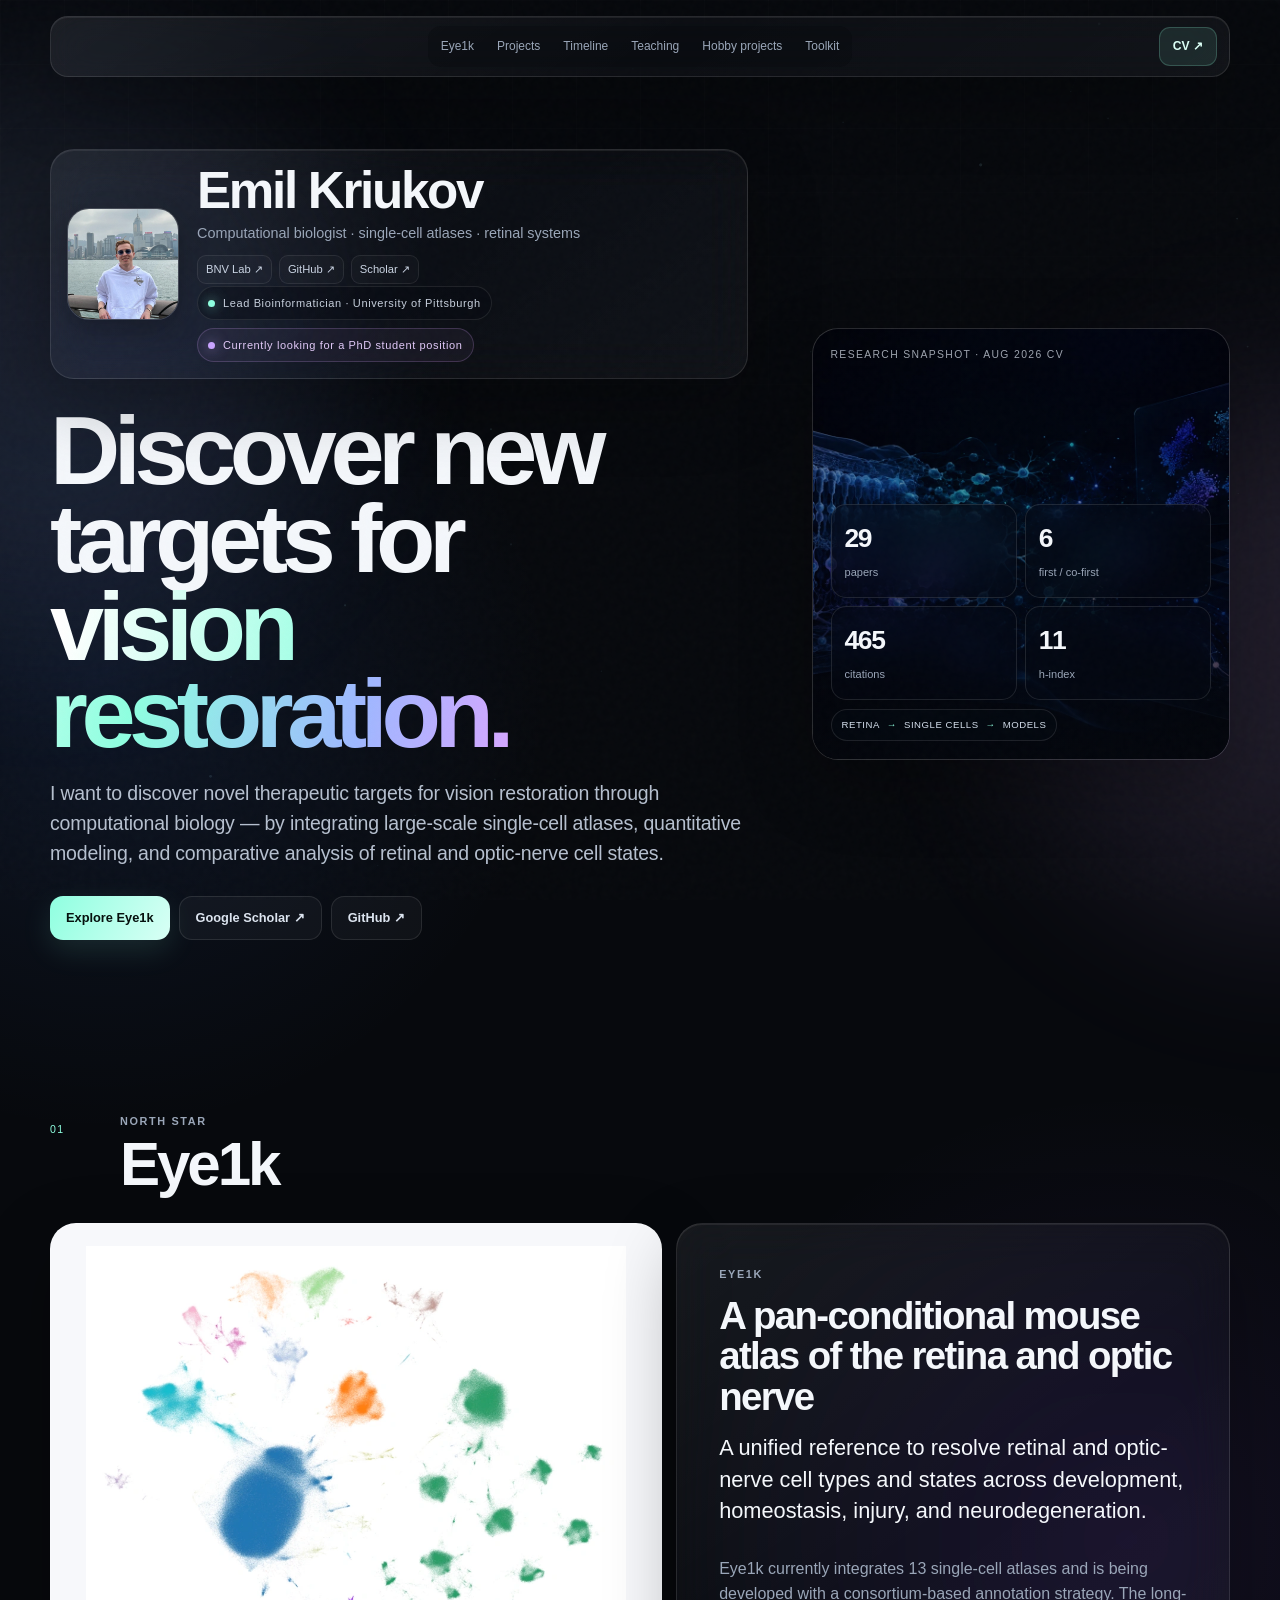
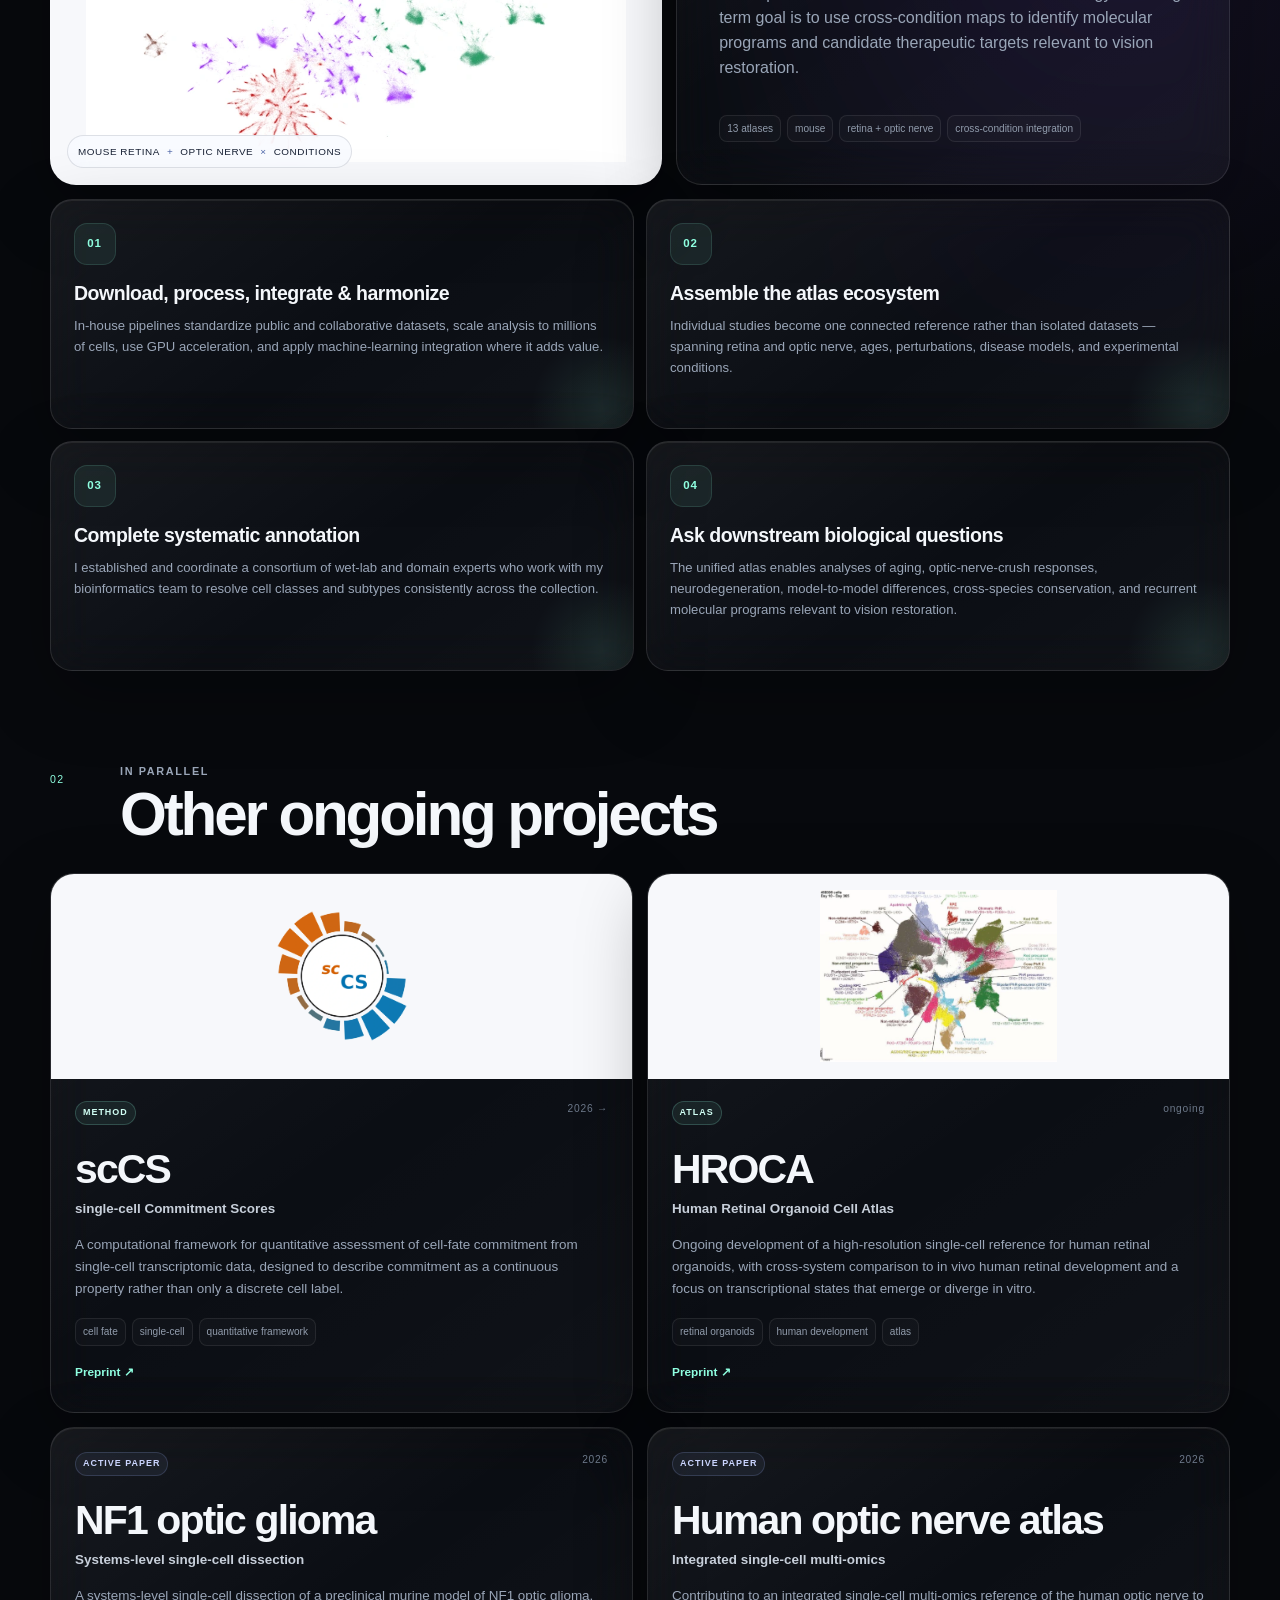
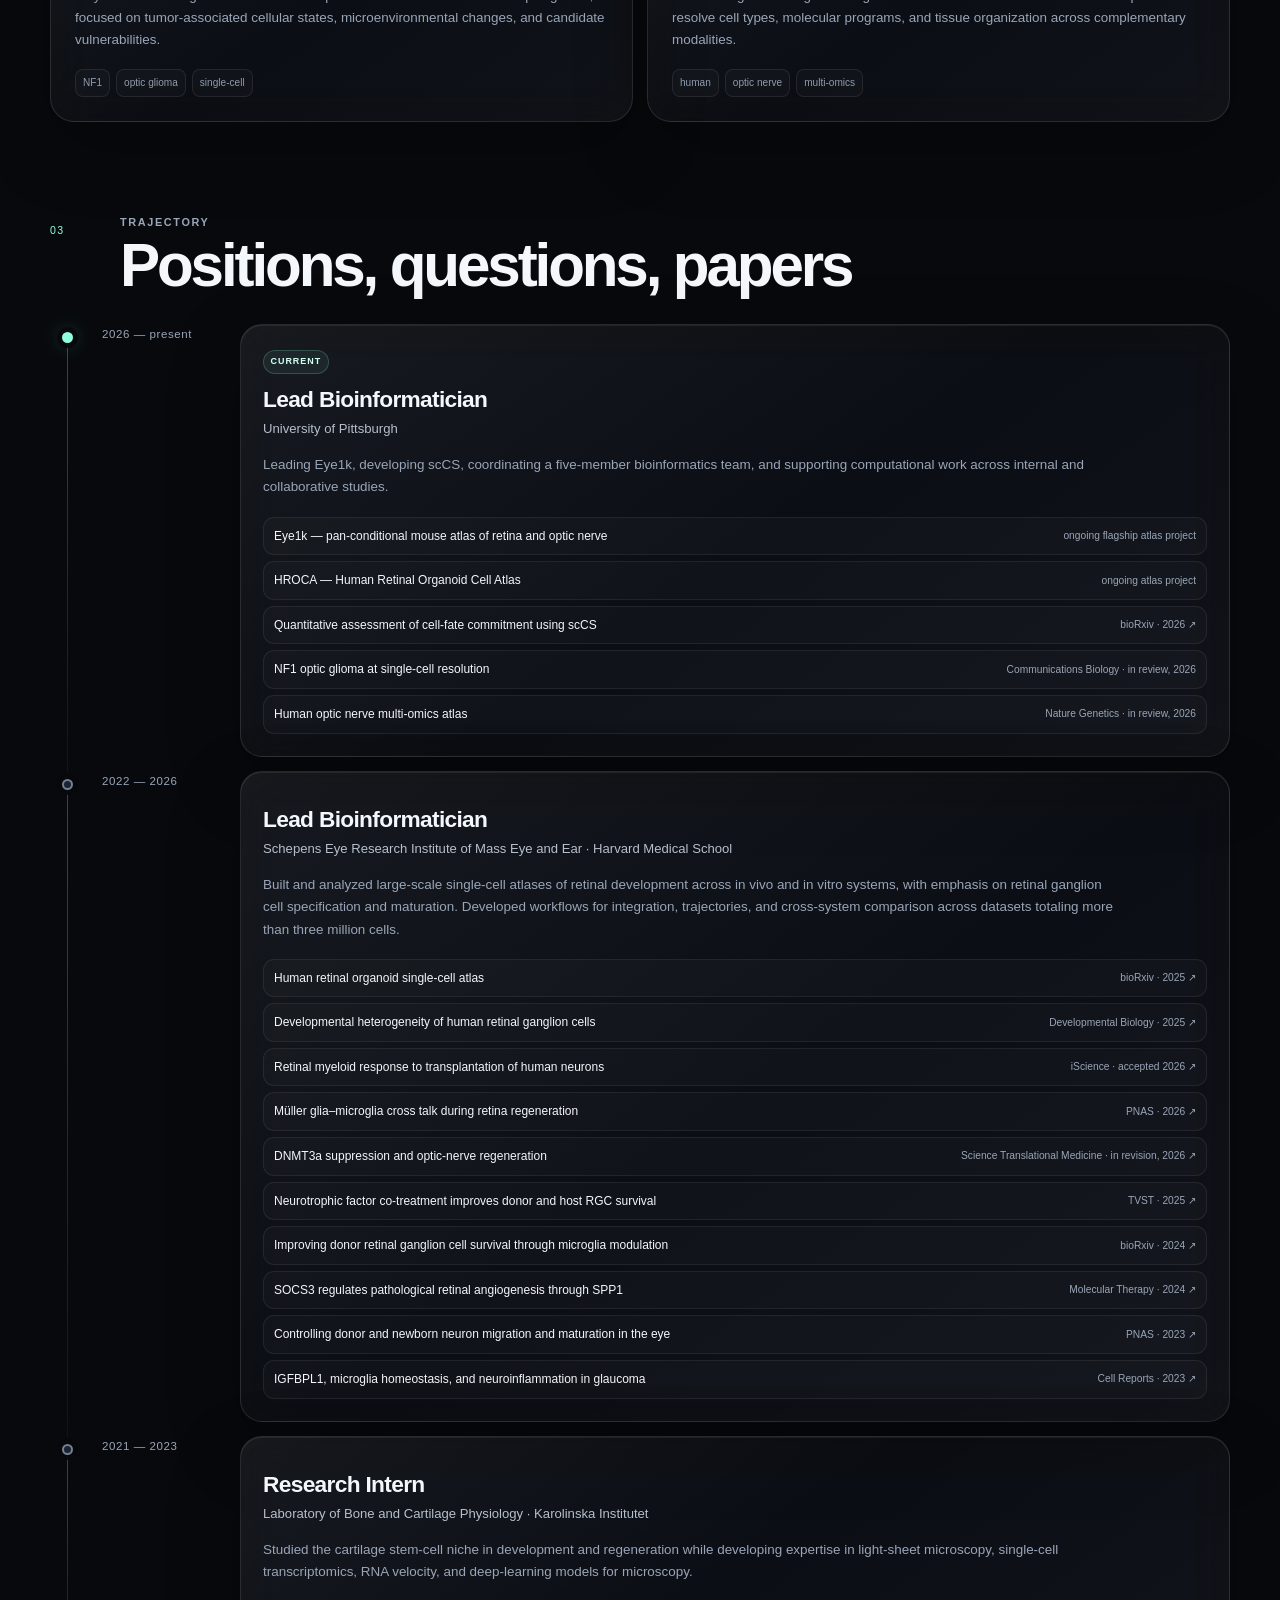
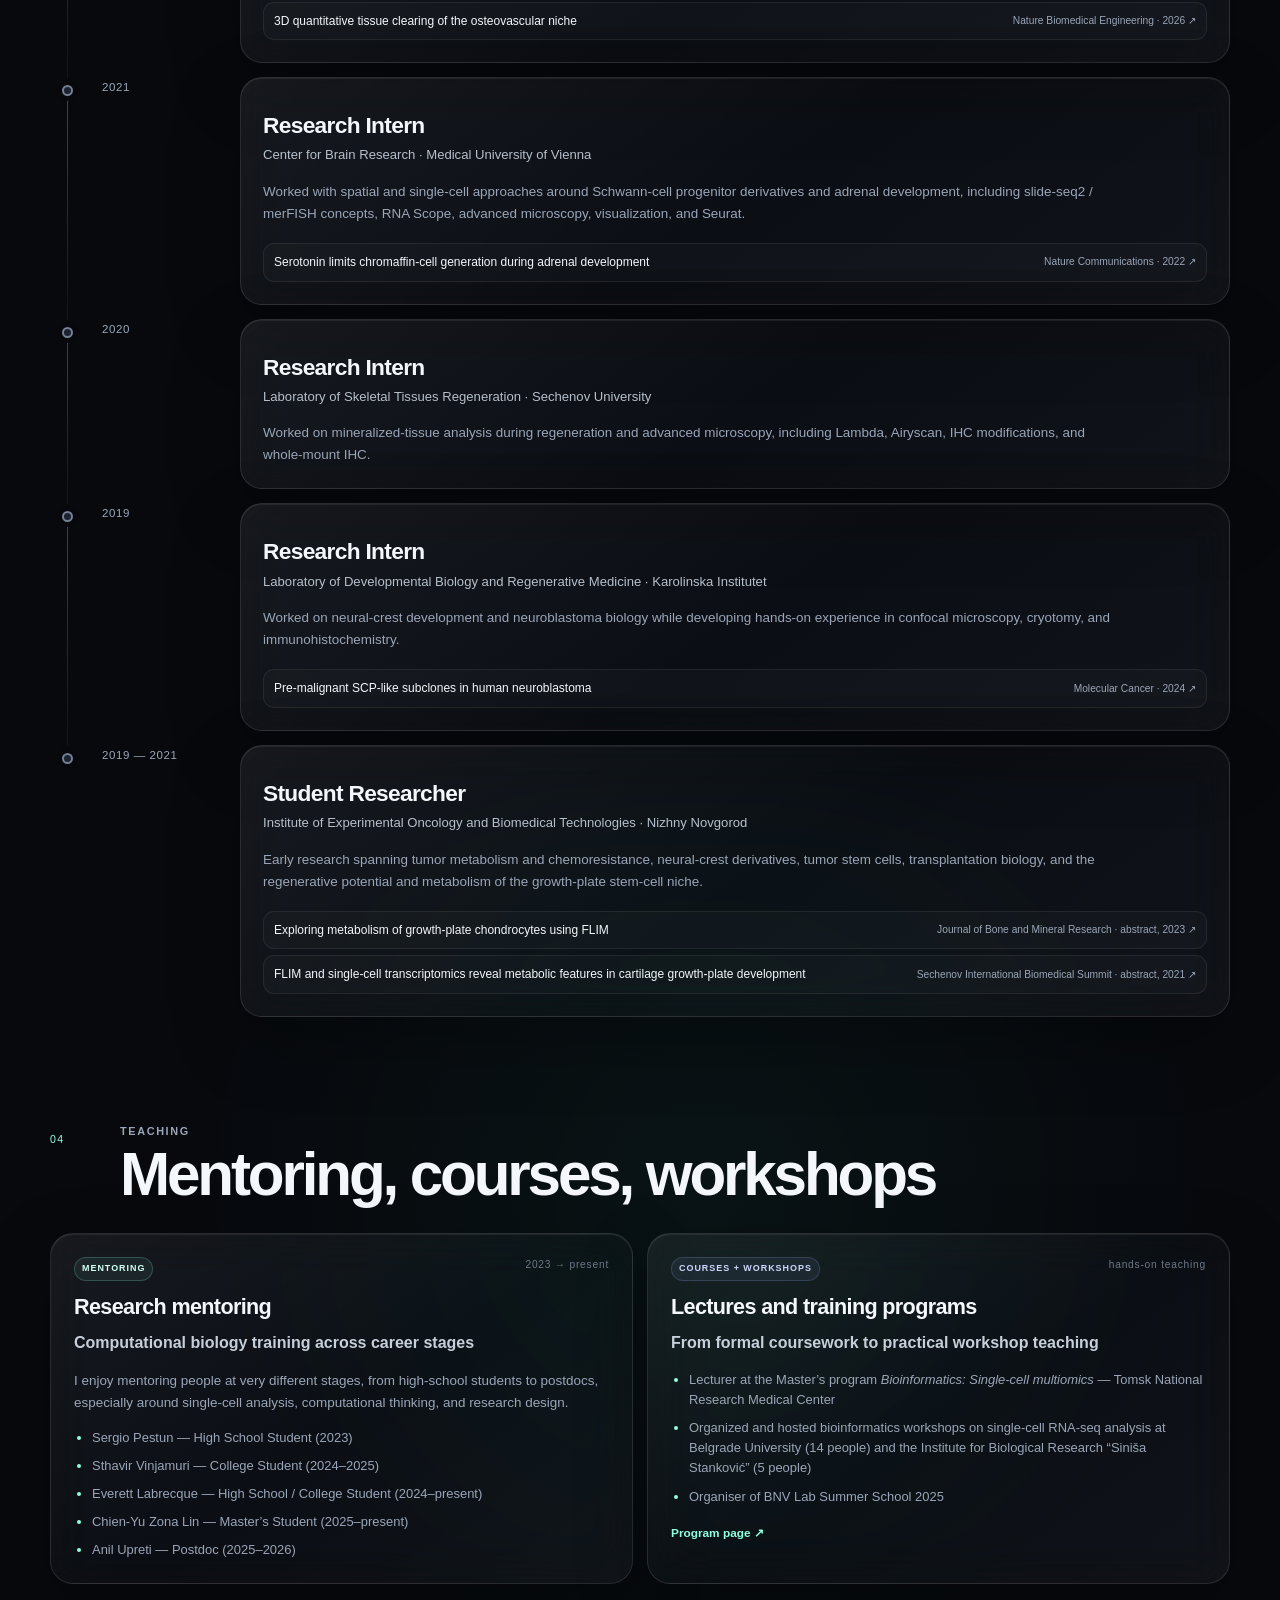
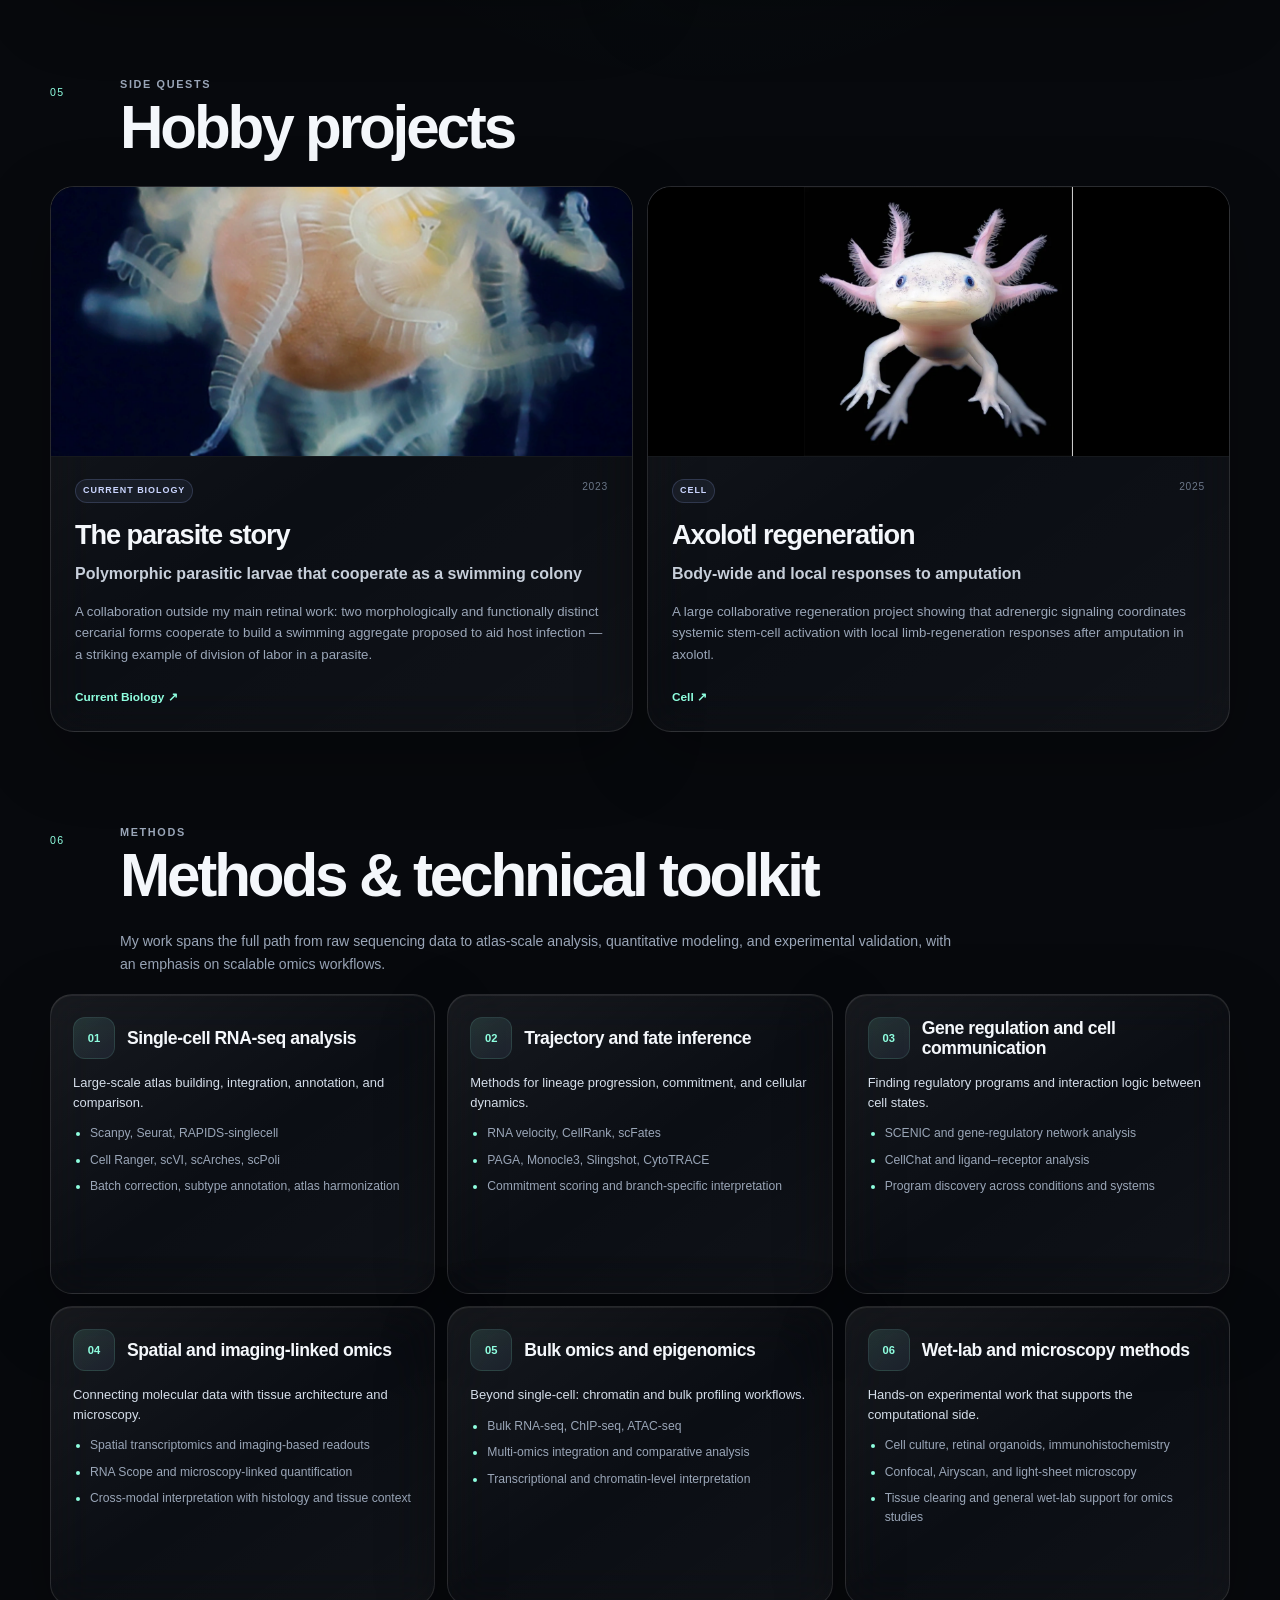
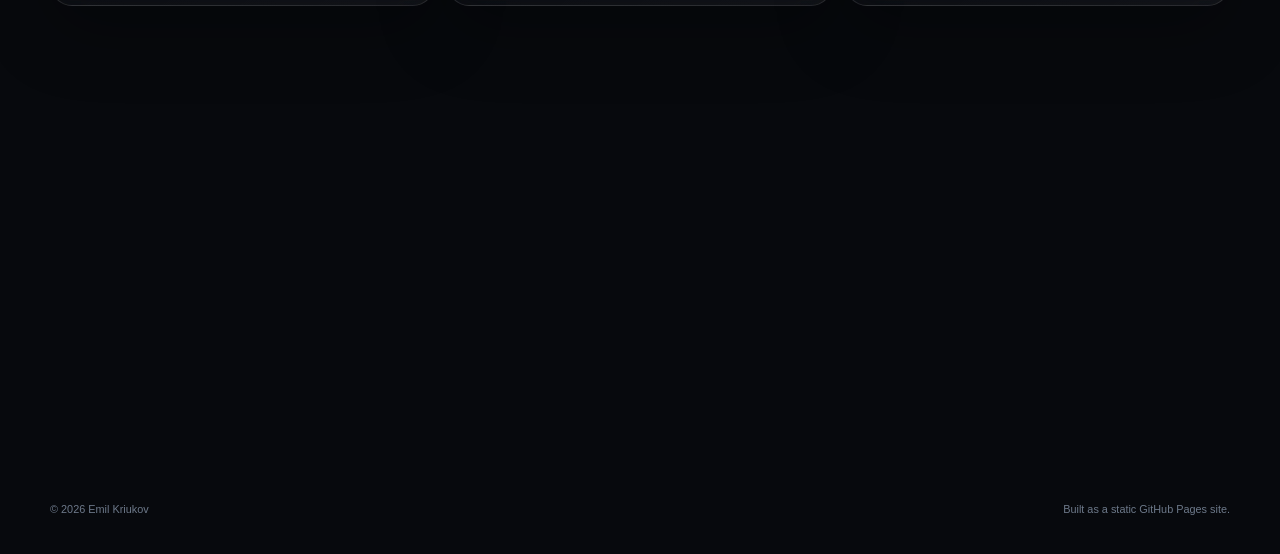
==== commit 847928e7: "Add files via upload" ====
--- a/index.html
+++ b/index.html
@@ -4,13 +4,74 @@
   <meta charset="utf-8" />
   <meta name="viewport" content="width=device-width, initial-scale=1" />
   <meta name="theme-color" content="#07090d" />
-  <meta name="description" content="Emil Kriukov — computational biologist using single-cell atlases and quantitative modeling to discover therapeutic targets for vision restoration." />
-  <meta property="og:title" content="Emil Kriukov — Computational Biology" />
-  <meta property="og:description" content="Single-cell atlases, retinal systems, cell-fate modeling, and computational biology for vision restoration." />
-  <meta property="og:type" content="website" />
-  <title>Emil Kriukov — Computational Biology</title>
+
+  <title>Emil Kriukov | Computational Biologist | Retinal &amp; Single-Cell Research</title>
+  <meta name="description" content="Emil Kriukov is a computational biologist at the University of Pittsburgh working on retinal and optic-nerve single-cell atlases, cell-fate modeling, and computational approaches to vision restoration." />
+  <meta name="author" content="Emil Kriukov" />
+  <meta name="robots" content="index, follow, max-image-preview:large" />
+  <link rel="canonical" href="https://mcrewcow.github.io/" />
+
+  <meta property="og:locale" content="en_US" />
+  <meta property="og:type" content="profile" />
+  <meta property="og:site_name" content="Emil Kriukov" />
+  <meta property="og:title" content="Emil Kriukov | Computational Biologist" />
+  <meta property="og:description" content="Retinal and optic-nerve single-cell atlases, cell-fate modeling, and computational biology for vision restoration." />
+  <meta property="og:url" content="https://mcrewcow.github.io/" />
+  <meta property="og:image" content="https://mcrewcow.github.io/assets/emil-profile.webp" />
+  <meta property="og:image:alt" content="Portrait of computational biologist Emil Kriukov" />
+  <meta property="profile:first_name" content="Emil" />
+  <meta property="profile:last_name" content="Kriukov" />
+
+  <meta name="twitter:card" content="summary_large_image" />
+  <meta name="twitter:title" content="Emil Kriukov | Computational Biologist" />
+  <meta name="twitter:description" content="Retinal and optic-nerve single-cell atlases, cell-fate modeling, and computational biology for vision restoration." />
+  <meta name="twitter:image" content="https://mcrewcow.github.io/assets/emil-profile.webp" />
+  <meta name="twitter:image:alt" content="Portrait of computational biologist Emil Kriukov" />
+
   <link rel="icon" href="assets/favicon.svg" type="image/svg+xml" />
   <link rel="stylesheet" href="styles.css" />
+
+  <script type="application/ld+json">
+  {
+    "@context": "https://schema.org",
+    "@type": "ProfilePage",
+    "@id": "https://mcrewcow.github.io/#profile-page",
+    "url": "https://mcrewcow.github.io/",
+    "name": "Emil Kriukov | Computational Biologist",
+    "dateModified": "2026-08-24",
+    "mainEntity": {
+      "@type": "Person",
+      "@id": "https://mcrewcow.github.io/#emil-kriukov",
+      "name": "Emil Kriukov",
+      "givenName": "Emil",
+      "familyName": "Kriukov",
+      "url": "https://mcrewcow.github.io/",
+      "image": "https://mcrewcow.github.io/assets/emil-profile.webp",
+      "jobTitle": "Lead Bioinformatician",
+      "affiliation": {
+        "@type": "Organization",
+        "name": "University of Pittsburgh",
+        "url": "https://www.pitt.edu/"
+      },
+      "description": "Computational biologist working on retinal and optic-nerve single-cell atlases, cell-fate modeling, and computational approaches to vision restoration.",
+      "knowsAbout": [
+        "Computational biology",
+        "Single-cell RNA sequencing",
+        "Retinal biology",
+        "Optic nerve biology",
+        "Single-cell atlases",
+        "Cell-fate modeling",
+        "Bioinformatics",
+        "Multi-omics",
+        "Vision restoration"
+      ],
+      "sameAs": [
+        "https://github.com/mcrewcow",
+        "https://scholar.google.com/citations?user=YeBiFWYAAAAJ"
+      ]
+    }
+  }
+  </script>
 </head>
 <body>
   <canvas id="cell-field" aria-hidden="true"></canvas>
@@ -36,12 +97,12 @@
         <div class="hero-intro-panel glass">
           <img class="profile-hero" src="assets/emil-profile.webp" alt="Portrait of Emil Kriukov" />
           <div class="hero-intro-copy">
-            <h2 class="identity-name">Emil Kriukov</h2>
+            <h1 class="identity-name">Emil Kriukov</h1>
             <p class="identity-role">Computational biologist · single-cell atlases · retinal systems</p>
             <div class="identity-links">
               <a href="https://bnv-lab.org" target="_blank" rel="noopener">BNV Lab ↗</a>
-              <a href="https://github.com/mcrewcow" target="_blank" rel="noopener">GitHub ↗</a>
-              <a href="https://scholar.google.com/citations?hl=en&authuser=1&user=YeBiFWYAAAAJ" target="_blank" rel="noopener">Scholar ↗</a>
+              <a href="https://github.com/mcrewcow" target="_blank" rel="me noopener">GitHub ↗</a>
+              <a href="https://scholar.google.com/citations?user=YeBiFWYAAAAJ" target="_blank" rel="me noopener">Scholar ↗</a>
             </div>
             <div class="hero-meta-row">
               <div class="hero-meta-item role-item"><span class="status-dot"></span><span>Lead Bioinformatician · University of Pittsburgh</span></div>
@@ -50,14 +111,14 @@
           </div>
         </div>
 
-        <h1 id="hero-title">Discover new targets for<br/><span>vision restoration.</span></h1>
+        <h2 id="hero-title" class="mission-title">Discover new targets for<br/><span>vision restoration.</span></h2>
         <p class="hero-lede">
           I want to discover novel therapeutic targets for vision restoration through computational biology — by integrating large-scale single-cell atlases, quantitative modeling, and comparative analysis of retinal and optic-nerve cell states.
         </p>
         <div class="hero-actions">
           <a class="button button-primary" href="#goal">Explore Eye1k</a>
-          <a class="button button-ghost" href="https://scholar.google.com/citations?hl=en&authuser=1&user=YeBiFWYAAAAJ" target="_blank" rel="noopener">Google Scholar ↗</a>
-          <a class="button button-ghost" href="https://github.com/mcrewcow" target="_blank" rel="noopener">GitHub ↗</a>
+          <a class="button button-ghost" href="https://scholar.google.com/citations?user=YeBiFWYAAAAJ" target="_blank" rel="noopener">Google Scholar ↗</a>
+          <a class="button button-ghost" href="https://github.com/mcrewcow" target="_blank" rel="me noopener">GitHub ↗</a>
         </div>
       </div>
 
--- a/styles.css
+++ b/styles.css
@@ -173,7 +173,7 @@
 .status-dot { background: var(--accent); box-shadow: 0 0 13px rgba(143,255,224,.8); }
 .pill-dot { background: #c9a4ff; box-shadow: 0 0 13px rgba(201,164,255,.75); }
 
-.hero h1 {
+.mission-title {
   max-width: 850px;
   margin: 28px 0 20px;
   font-size: clamp(3.3rem,7.6vw,7rem);
@@ -181,7 +181,7 @@
   letter-spacing: -.066em;
   font-weight: 770;
 }
-.hero h1 span { color: transparent; background: linear-gradient(100deg,#fff 3%,var(--accent) 46%,var(--accent-2) 78%,var(--accent-3)); -webkit-background-clip: text; background-clip: text; }
+.mission-title span { color: transparent; background: linear-gradient(100deg,#fff 3%,var(--accent) 46%,var(--accent-2) 78%,var(--accent-3)); -webkit-background-clip: text; background-clip: text; }
 .hero-lede { max-width: 760px; margin: 0; color: #b6c0cf; font-size: clamp(1rem,1.7vw,1.22rem); letter-spacing: -.01em; }
 .hero-actions { display: flex; flex-wrap: wrap; gap: 9px; margin-top: 28px; }
 .button { display: inline-flex; align-items: center; justify-content: center; min-height: 44px; padding: 0 16px; border-radius: 13px; text-decoration: none; font-size: .8rem; font-weight: 750; transition: transform .22s ease, background .22s ease, border-color .22s ease; }
@@ -338,7 +338,7 @@
   .identity-links a { font-size: .64rem; padding: 4px 6px; }
   .hero-meta-row { gap: 6px; }
   .hero-meta-item { width: 100%; min-height: 31px; font-size: .62rem; }
-  .hero h1 { font-size: clamp(3rem,15vw,5rem); }
+  .mission-title { font-size: clamp(3rem,15vw,5rem); }
   .hero-panel { min-height: 350px; }
   .hero-panel-content { min-height: 350px; }
   .northstar-visual { min-height: 300px; }
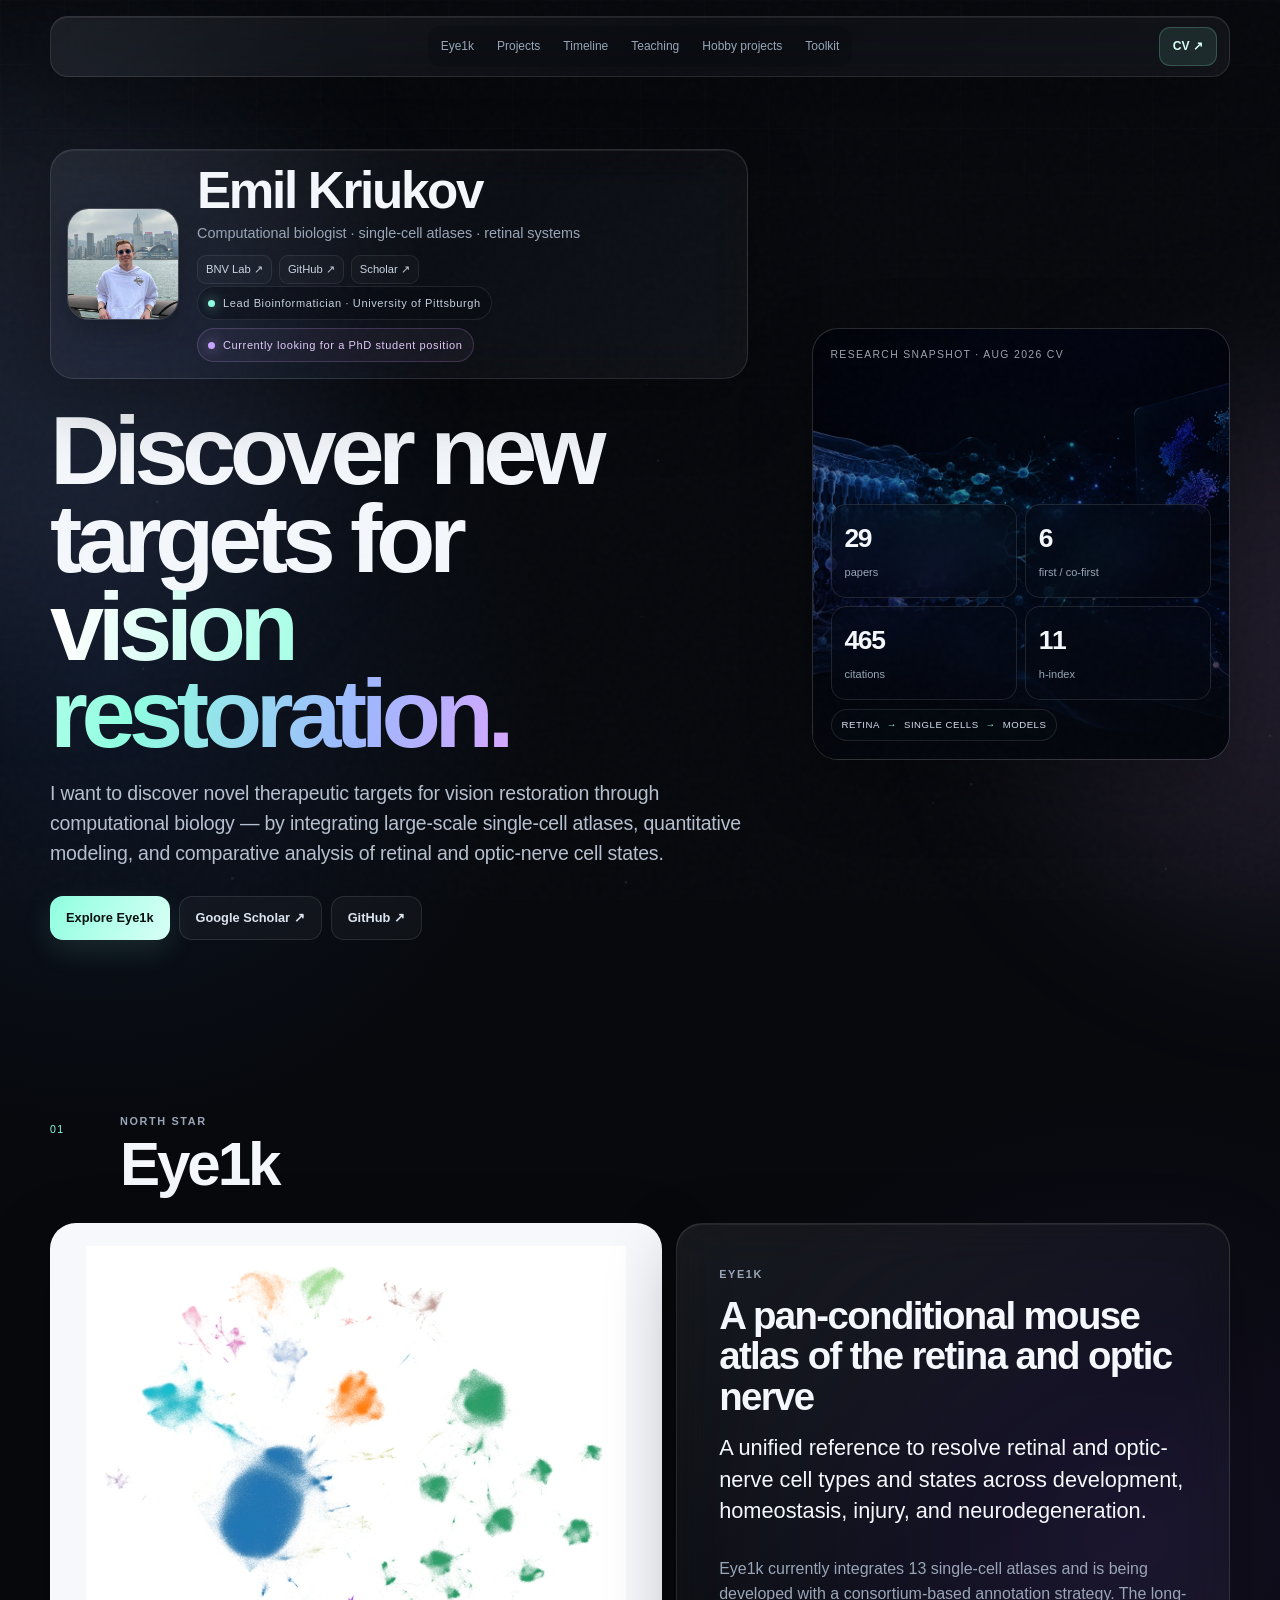
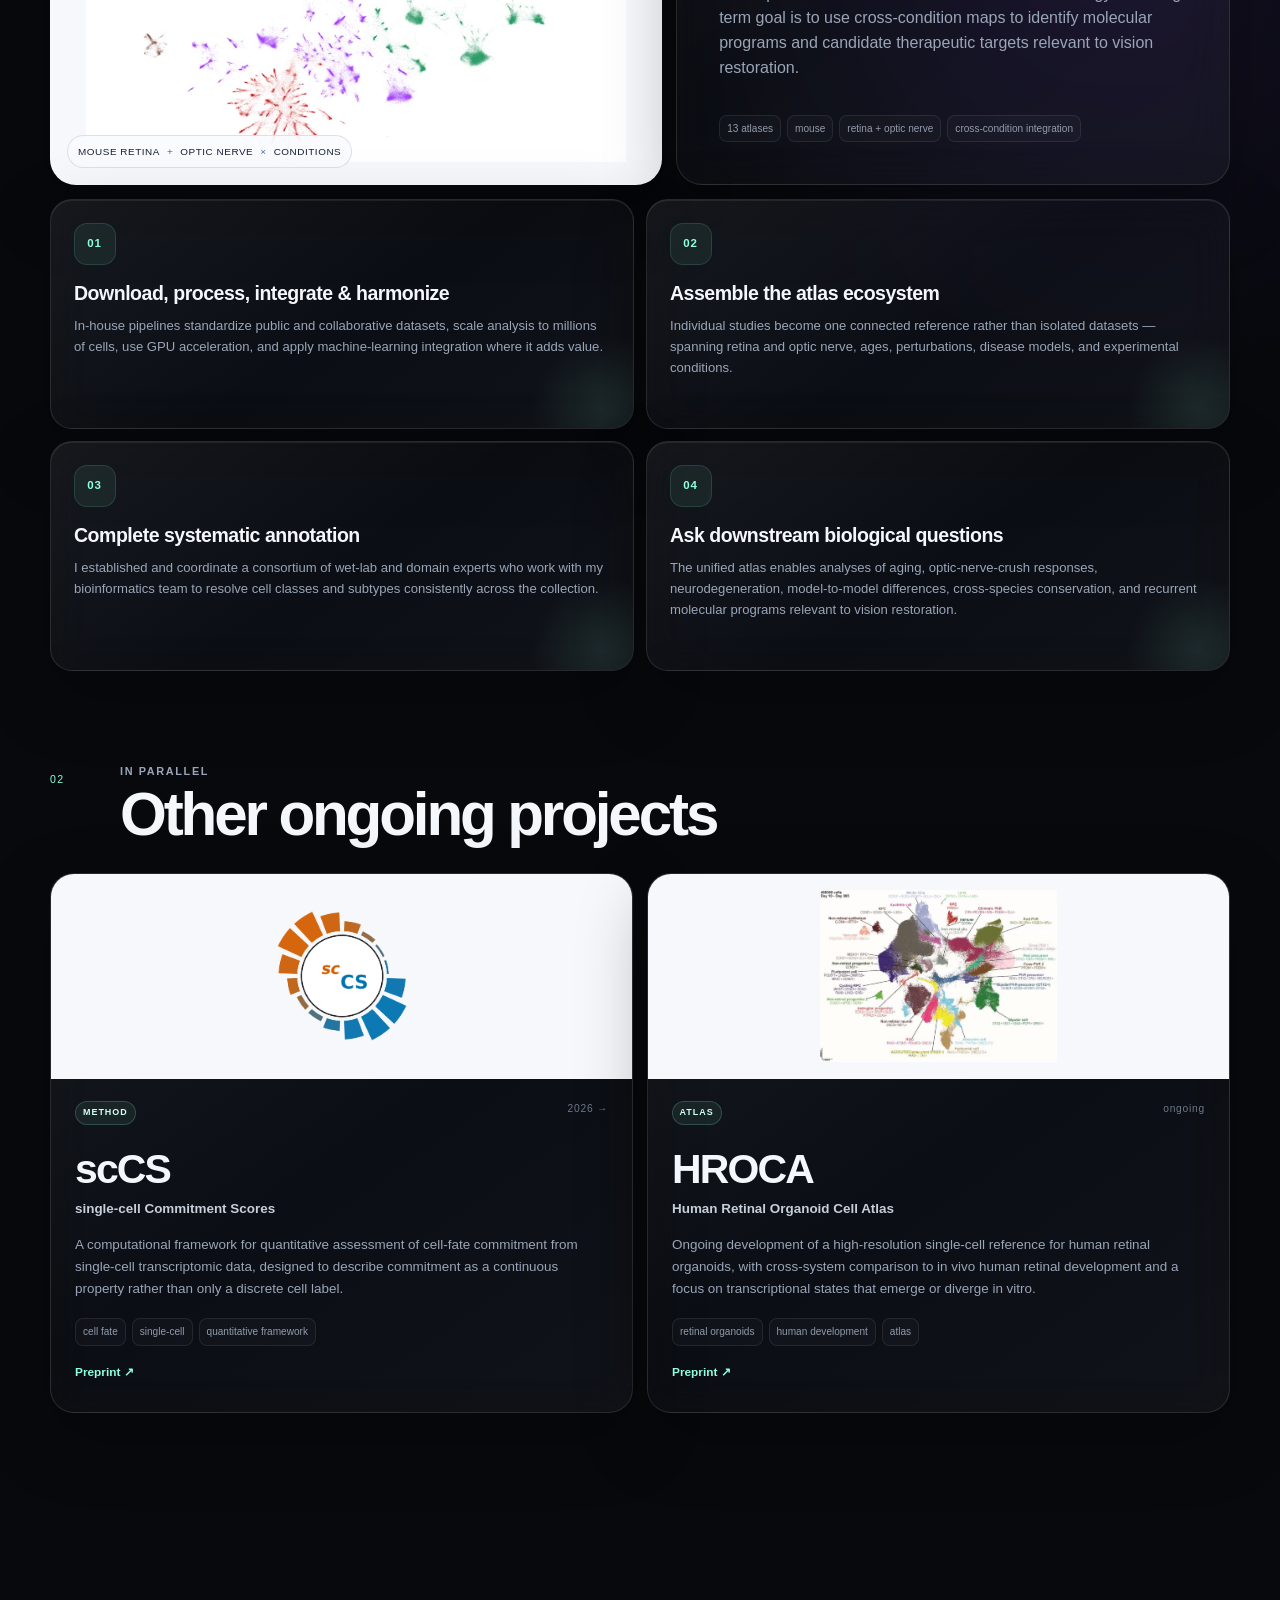
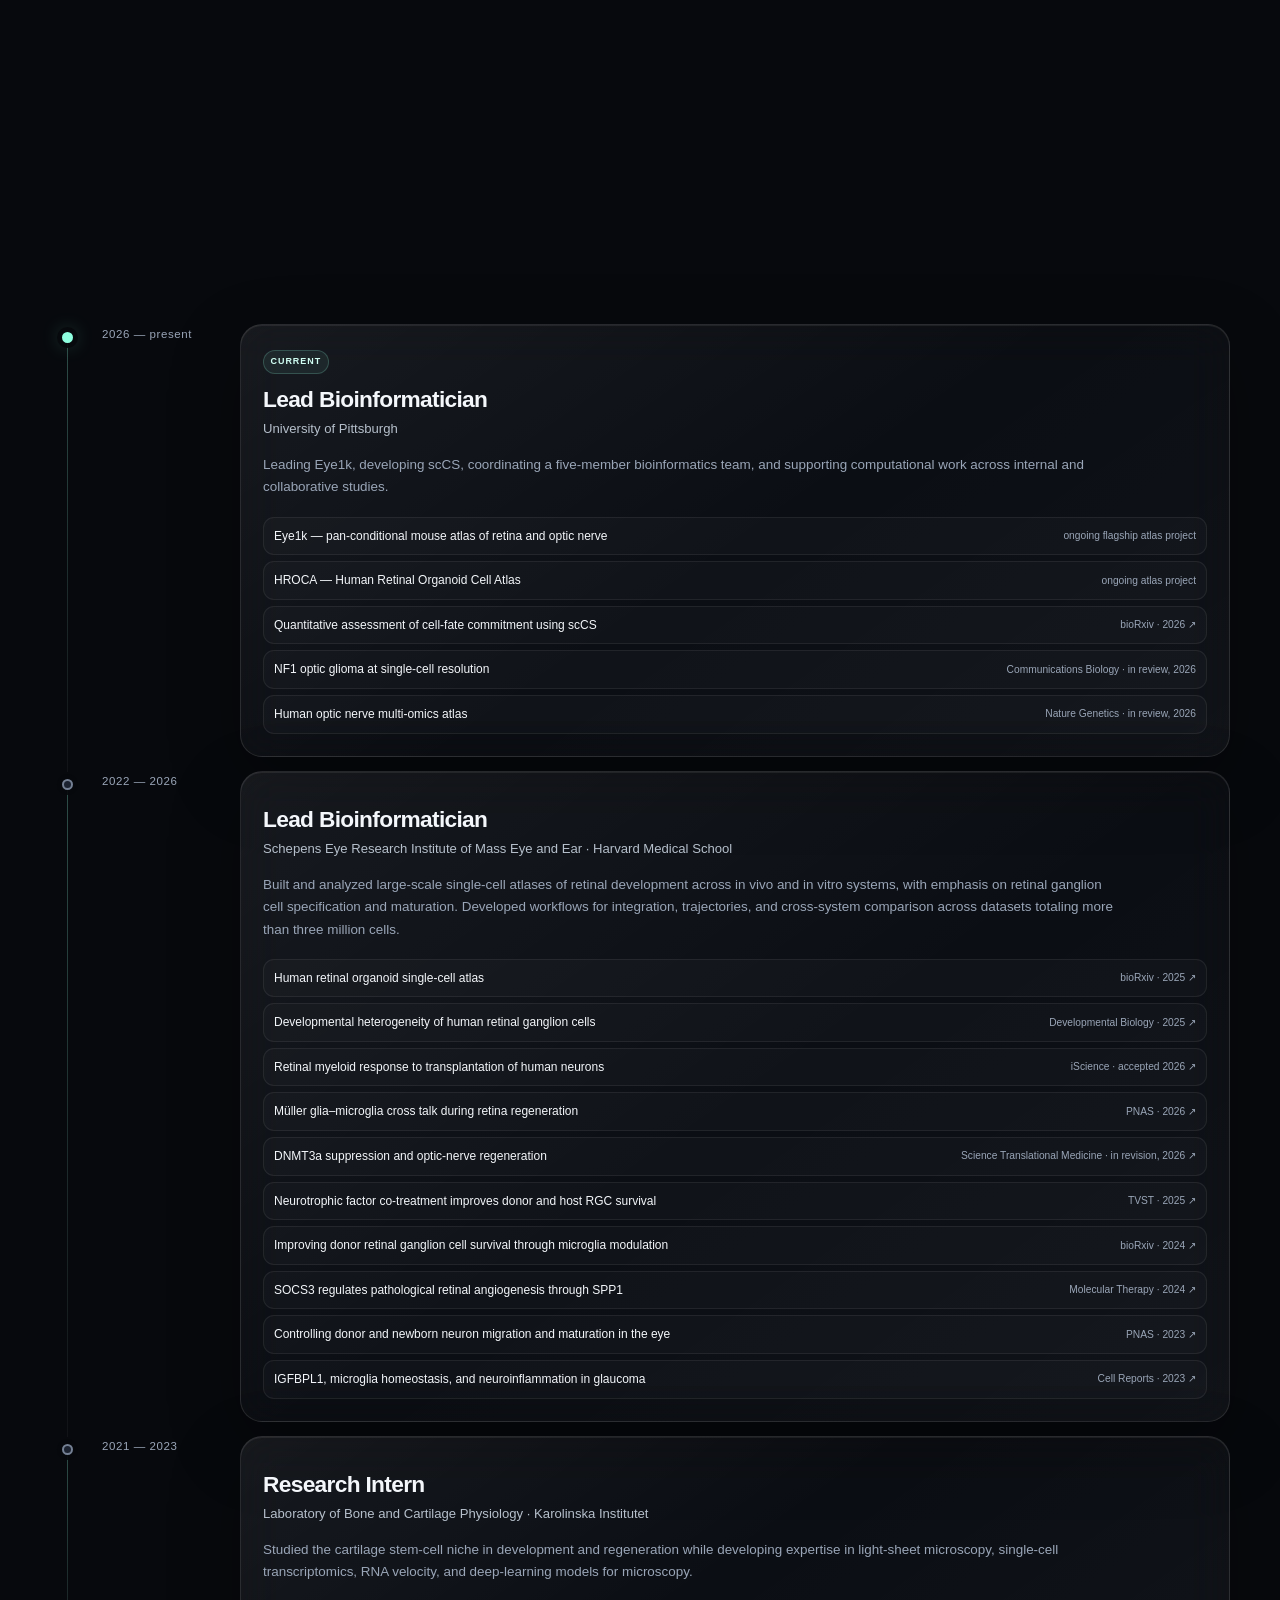
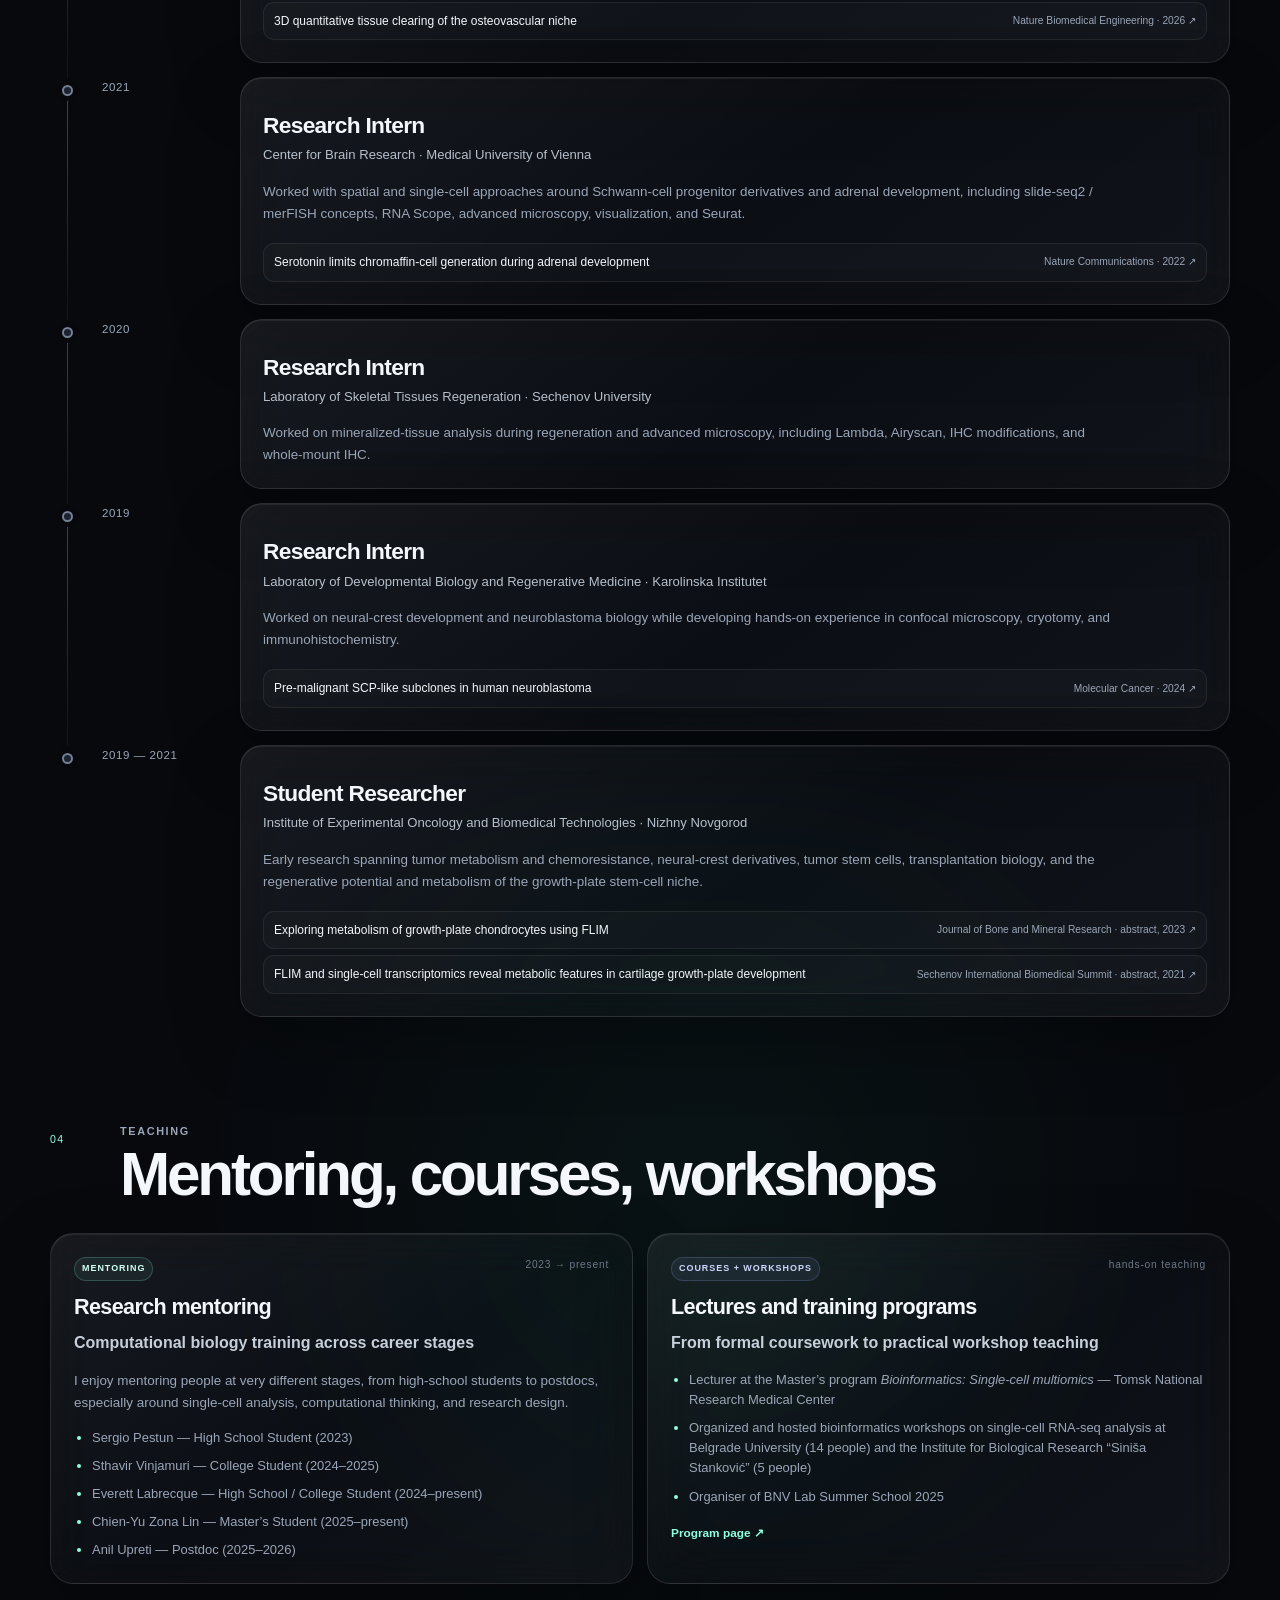
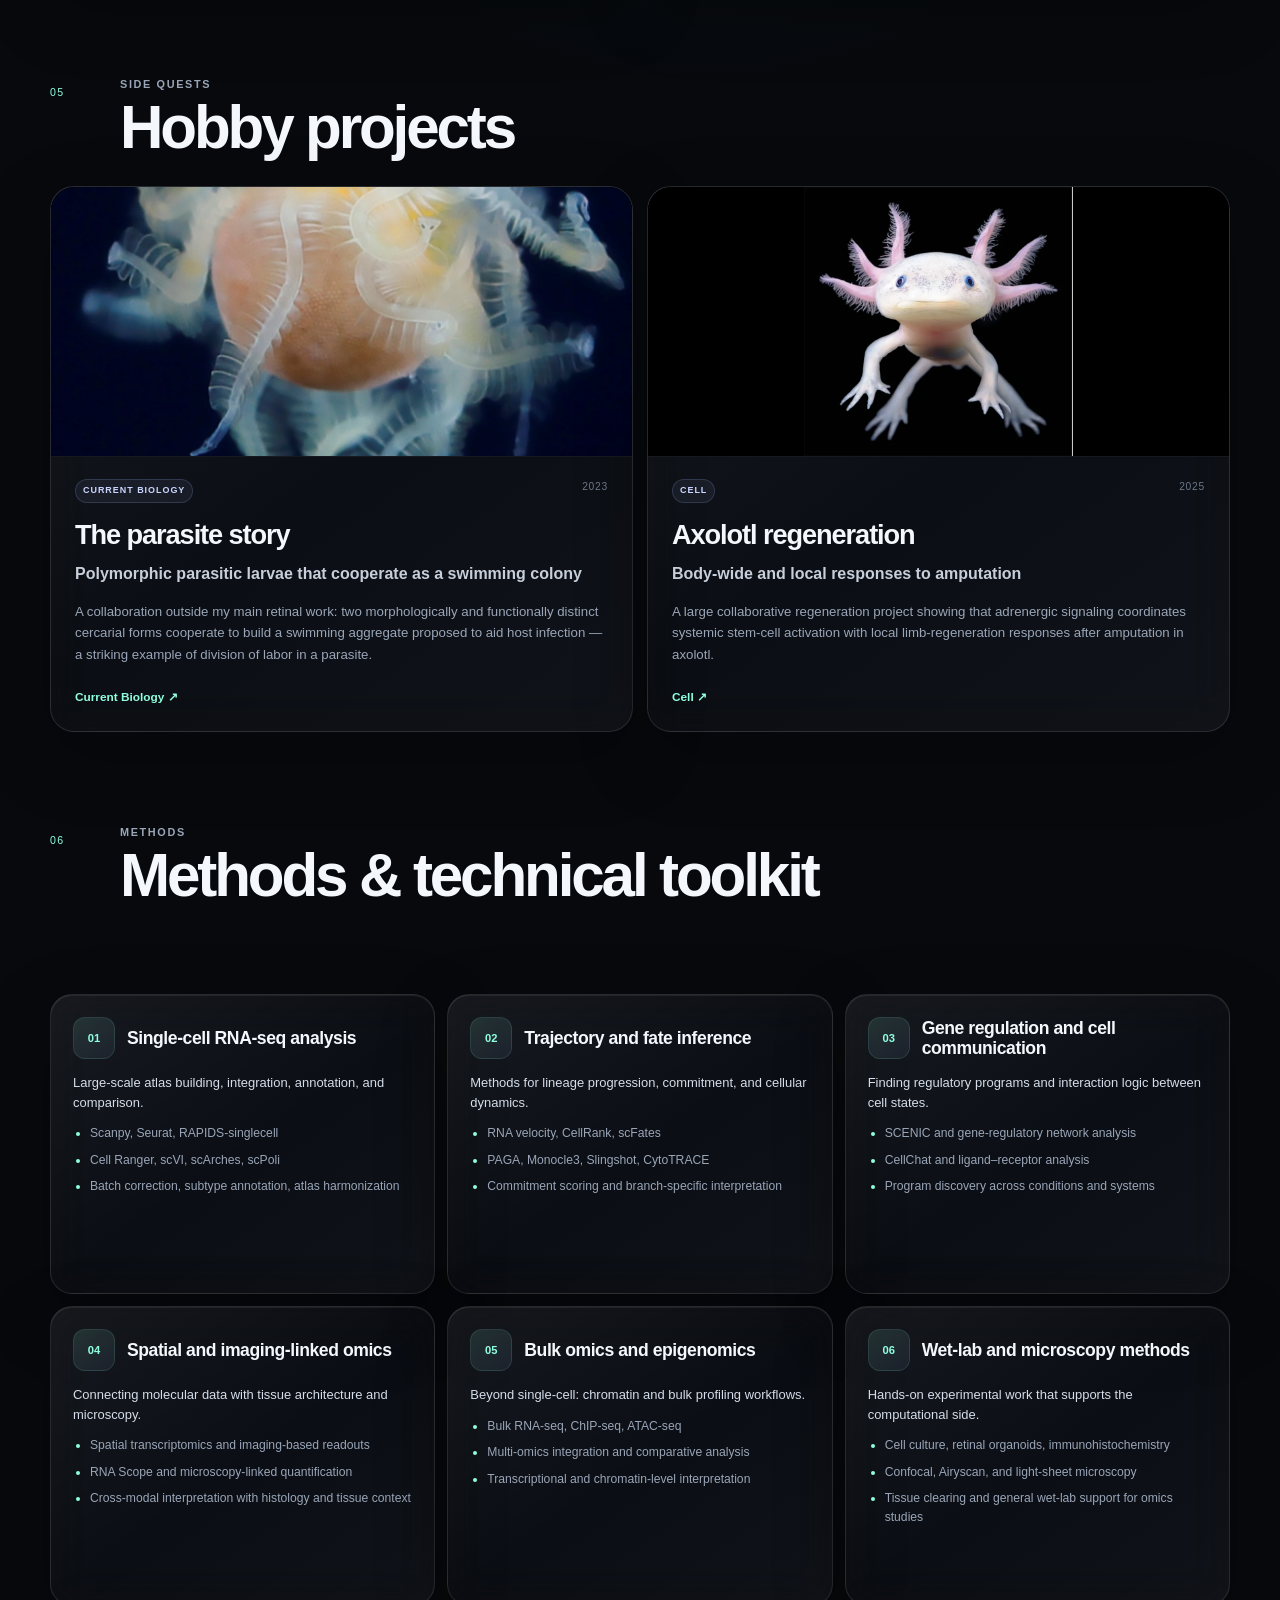
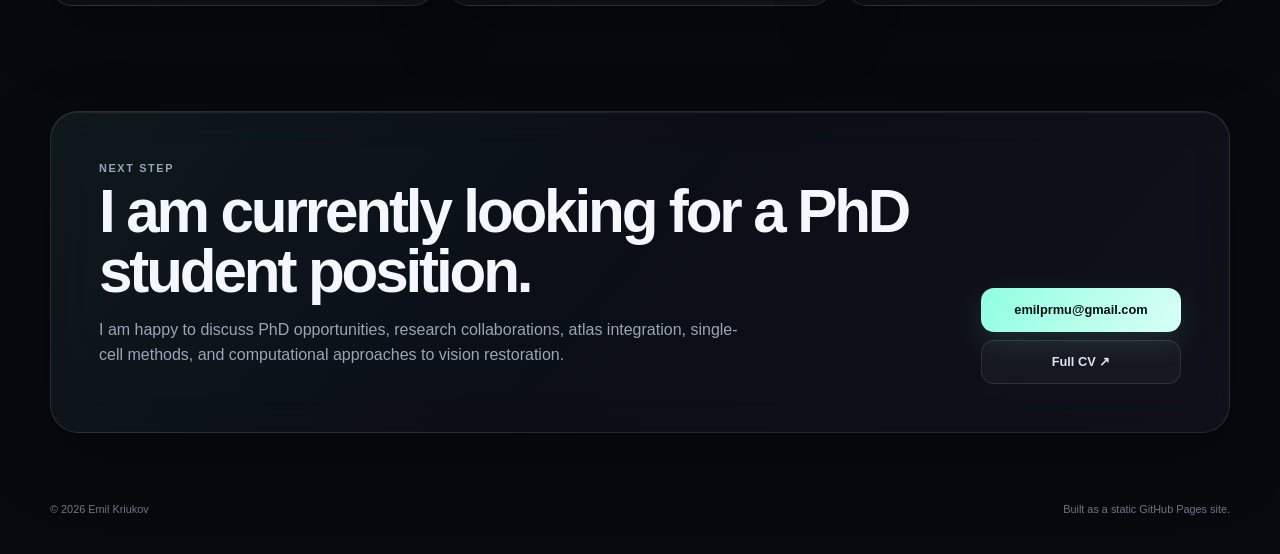
==== commit 3bb5d53c: "Add files via upload" ====
--- a/index.html
+++ b/index.html
@@ -9,15 +9,15 @@
   <meta name="description" content="Emil Kriukov is a computational biologist at the University of Pittsburgh working on retinal and optic-nerve single-cell atlases, cell-fate modeling, and computational approaches to vision restoration." />
   <meta name="author" content="Emil Kriukov" />
   <meta name="robots" content="index, follow, max-image-preview:large" />
-  <link rel="canonical" href="https://mcrewcow.github.io/" />
+  <link rel="canonical" href="https://mcrewcow.github.io/ekriukov/" />
 
   <meta property="og:locale" content="en_US" />
   <meta property="og:type" content="profile" />
   <meta property="og:site_name" content="Emil Kriukov" />
   <meta property="og:title" content="Emil Kriukov | Computational Biologist" />
   <meta property="og:description" content="Retinal and optic-nerve single-cell atlases, cell-fate modeling, and computational biology for vision restoration." />
-  <meta property="og:url" content="https://mcrewcow.github.io/" />
-  <meta property="og:image" content="https://mcrewcow.github.io/assets/emil-profile.webp" />
+  <meta property="og:url" content="https://mcrewcow.github.io/ekriukov/" />
+  <meta property="og:image" content="https://mcrewcow.github.io/ekriukov/assets/emil-profile.webp" />
   <meta property="og:image:alt" content="Portrait of computational biologist Emil Kriukov" />
   <meta property="profile:first_name" content="Emil" />
   <meta property="profile:last_name" content="Kriukov" />
@@ -25,7 +25,7 @@
   <meta name="twitter:card" content="summary_large_image" />
   <meta name="twitter:title" content="Emil Kriukov | Computational Biologist" />
   <meta name="twitter:description" content="Retinal and optic-nerve single-cell atlases, cell-fate modeling, and computational biology for vision restoration." />
-  <meta name="twitter:image" content="https://mcrewcow.github.io/assets/emil-profile.webp" />
+  <meta name="twitter:image" content="https://mcrewcow.github.io/ekriukov/assets/emil-profile.webp" />
   <meta name="twitter:image:alt" content="Portrait of computational biologist Emil Kriukov" />
 
   <link rel="icon" href="assets/favicon.svg" type="image/svg+xml" />
@@ -35,18 +35,18 @@
   {
     "@context": "https://schema.org",
     "@type": "ProfilePage",
-    "@id": "https://mcrewcow.github.io/#profile-page",
-    "url": "https://mcrewcow.github.io/",
+    "@id": "https://mcrewcow.github.io/ekriukov/#profile-page",
+    "url": "https://mcrewcow.github.io/ekriukov/",
     "name": "Emil Kriukov | Computational Biologist",
     "dateModified": "2026-08-24",
     "mainEntity": {
       "@type": "Person",
-      "@id": "https://mcrewcow.github.io/#emil-kriukov",
+      "@id": "https://mcrewcow.github.io/ekriukov/#emil-kriukov",
       "name": "Emil Kriukov",
       "givenName": "Emil",
       "familyName": "Kriukov",
-      "url": "https://mcrewcow.github.io/",
-      "image": "https://mcrewcow.github.io/assets/emil-profile.webp",
+      "url": "https://mcrewcow.github.io/ekriukov/",
+      "image": "https://mcrewcow.github.io/ekriukov/assets/emil-profile.webp",
       "jobTitle": "Lead Bioinformatician",
       "affiliation": {
         "@type": "Organization",
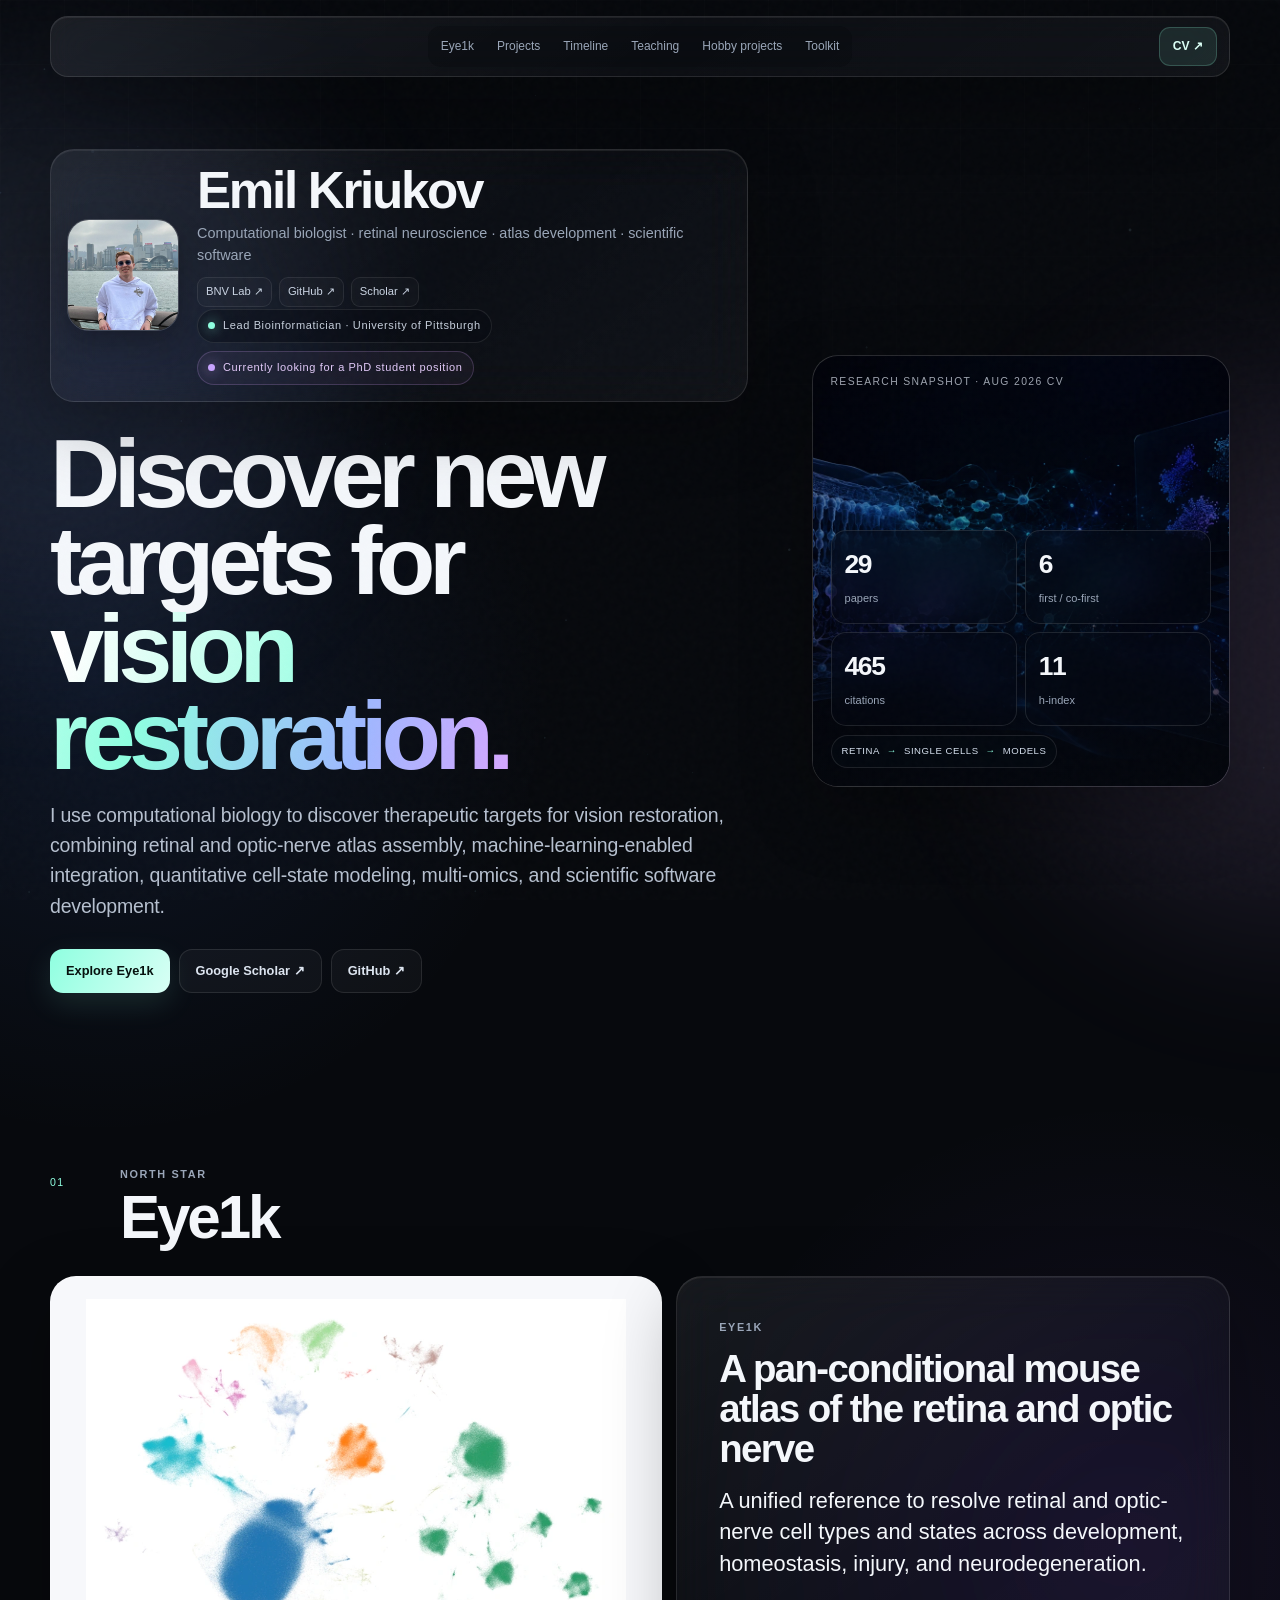
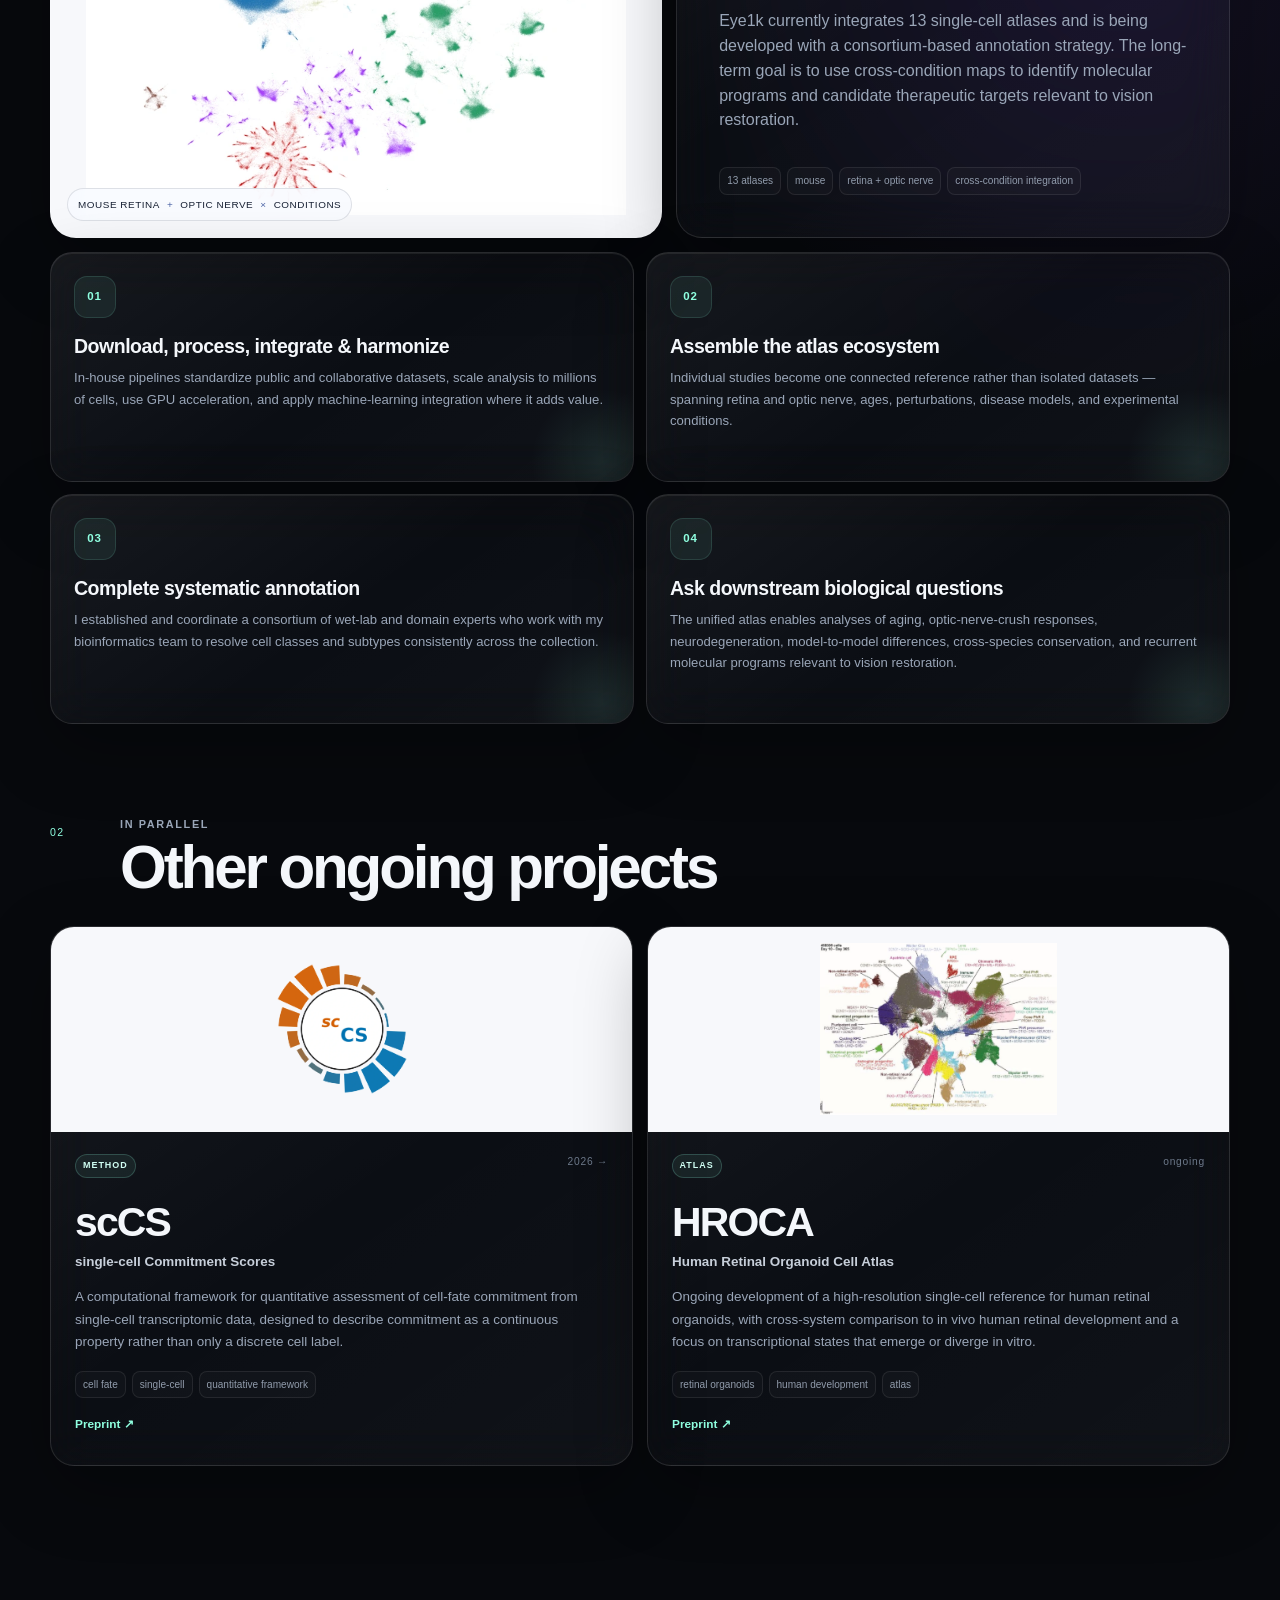
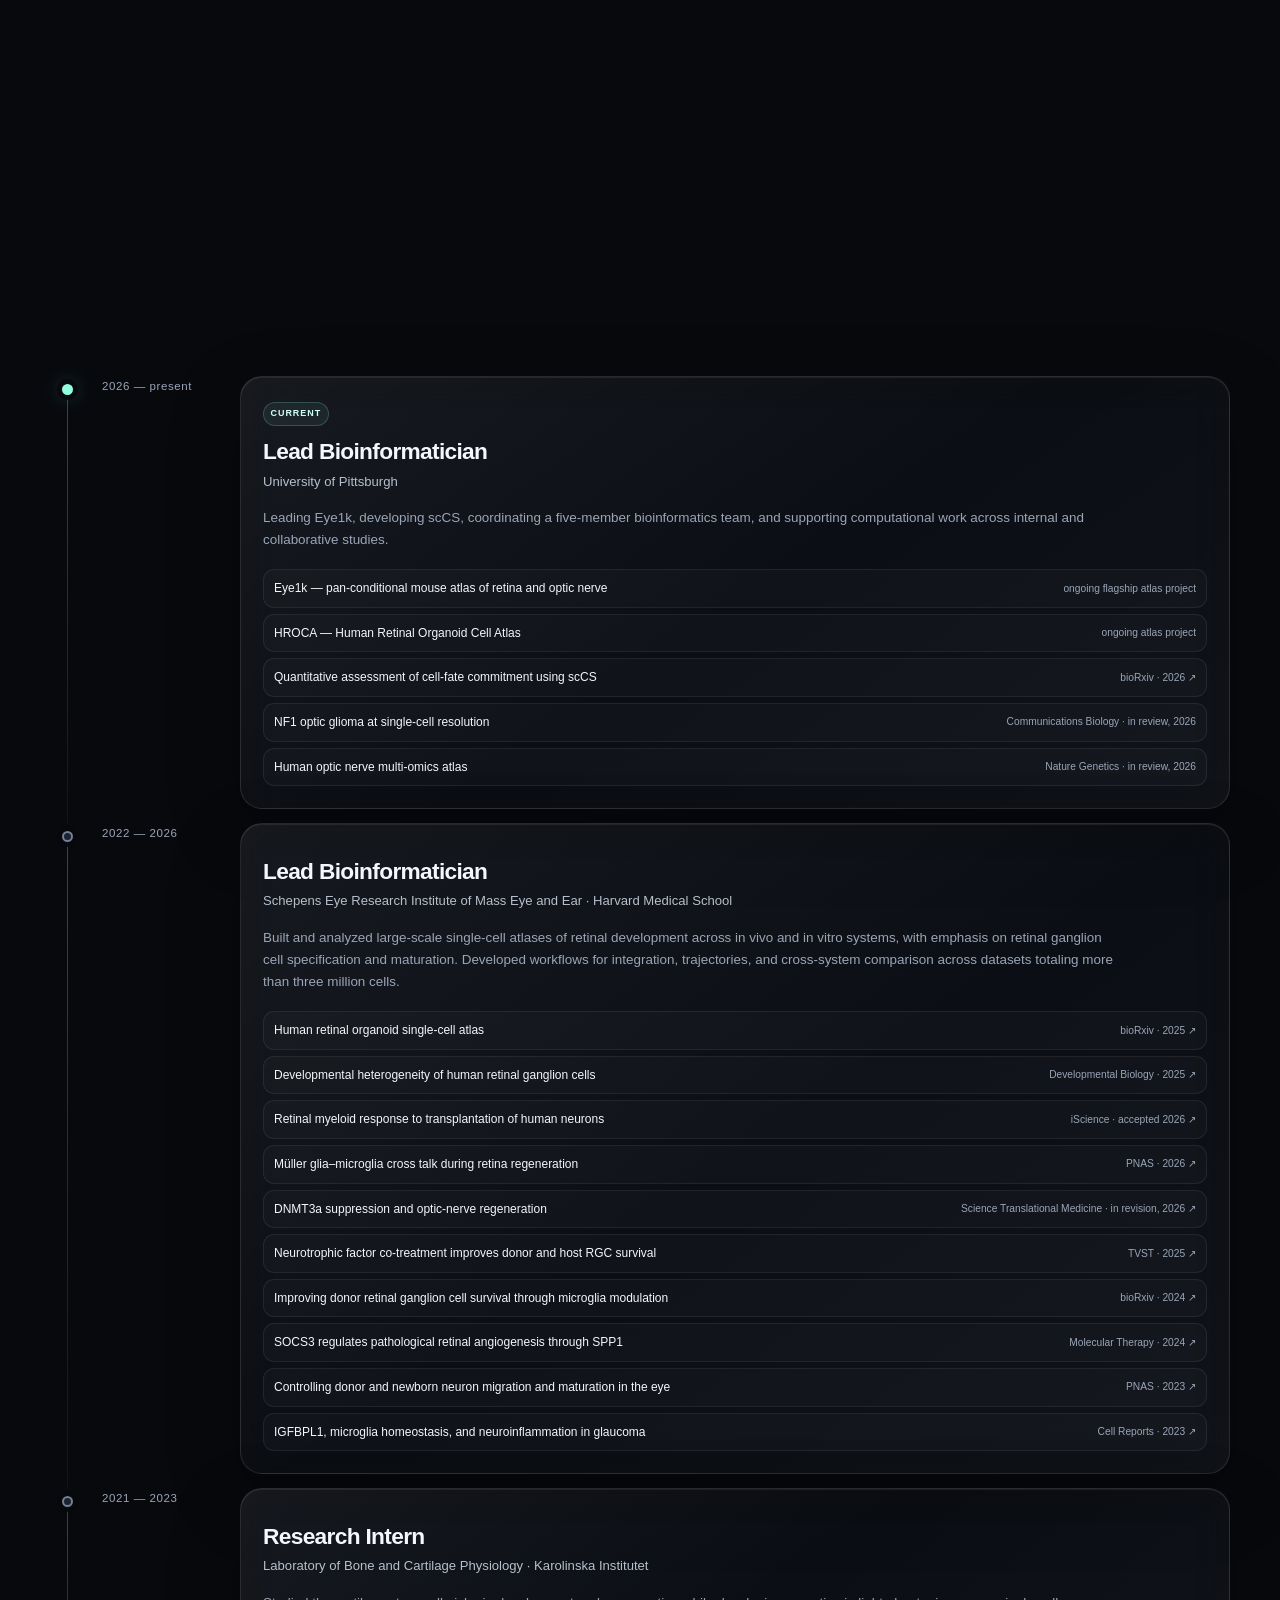
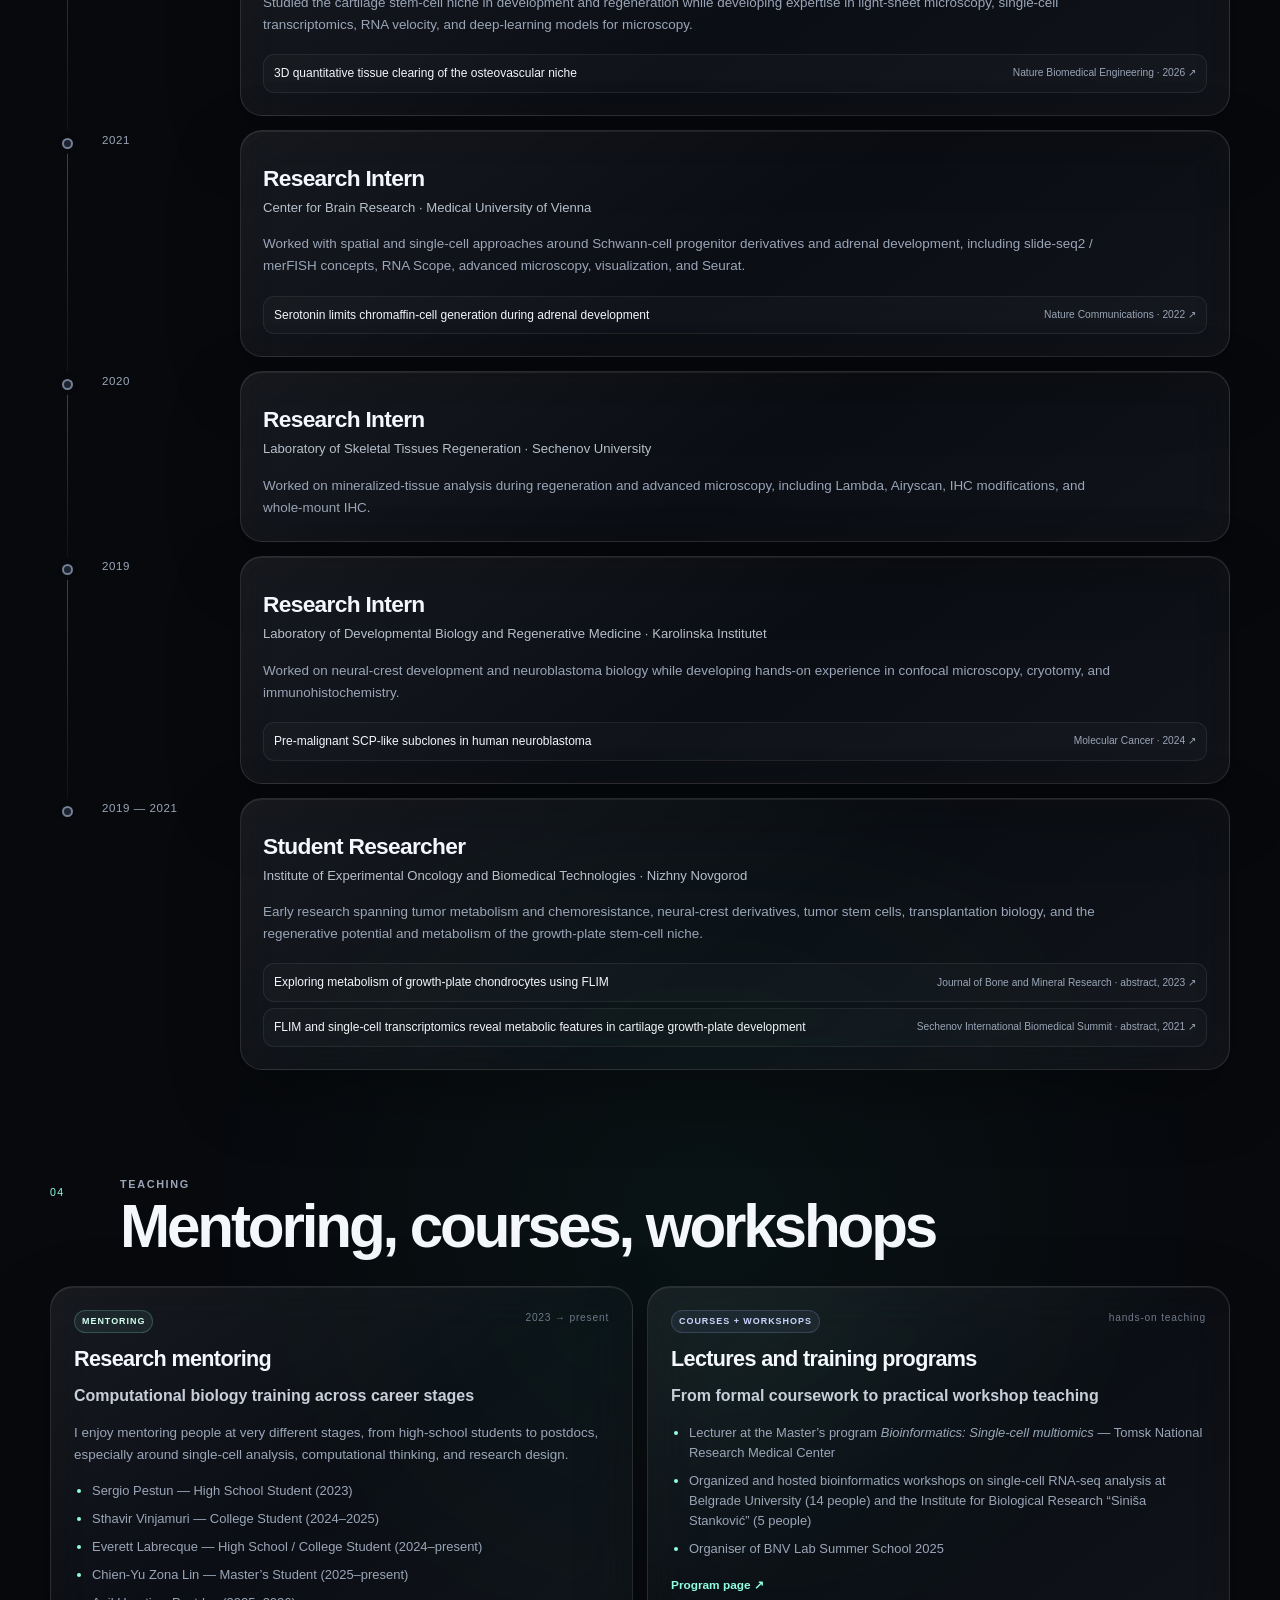
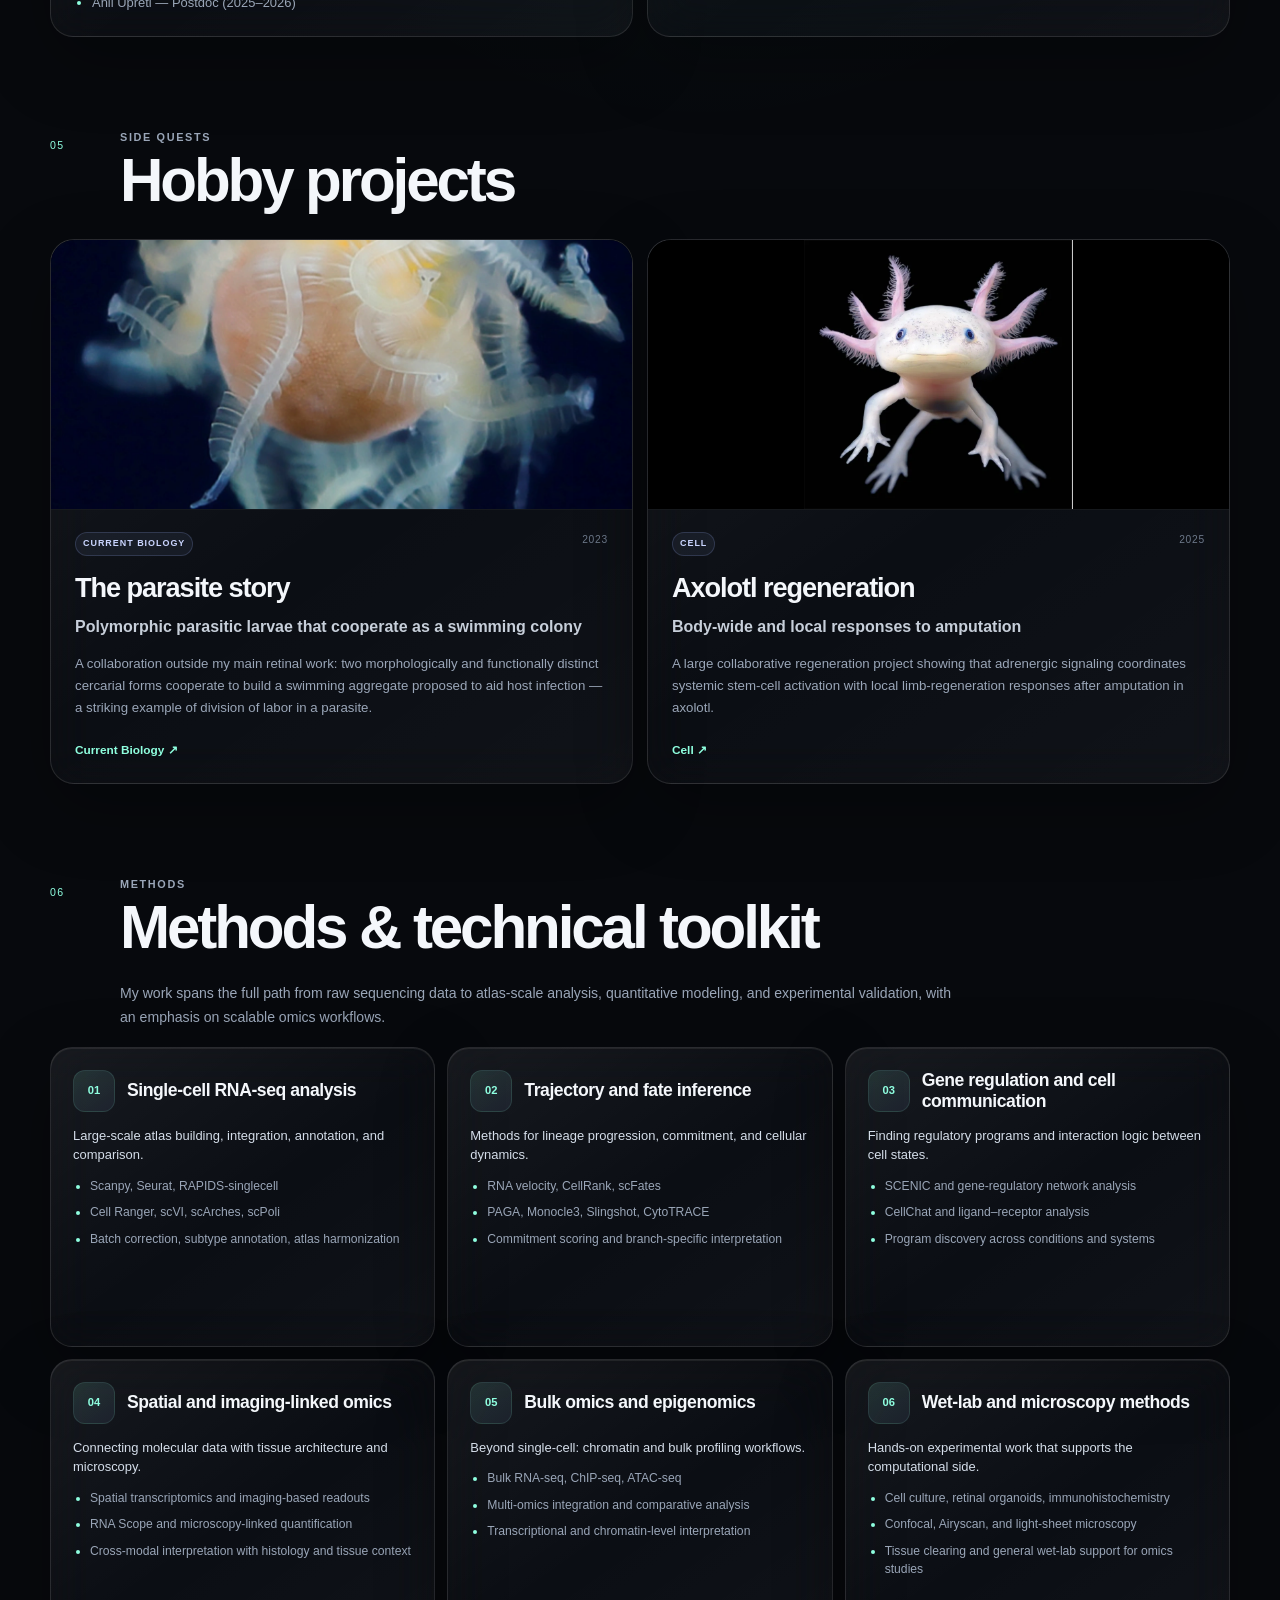
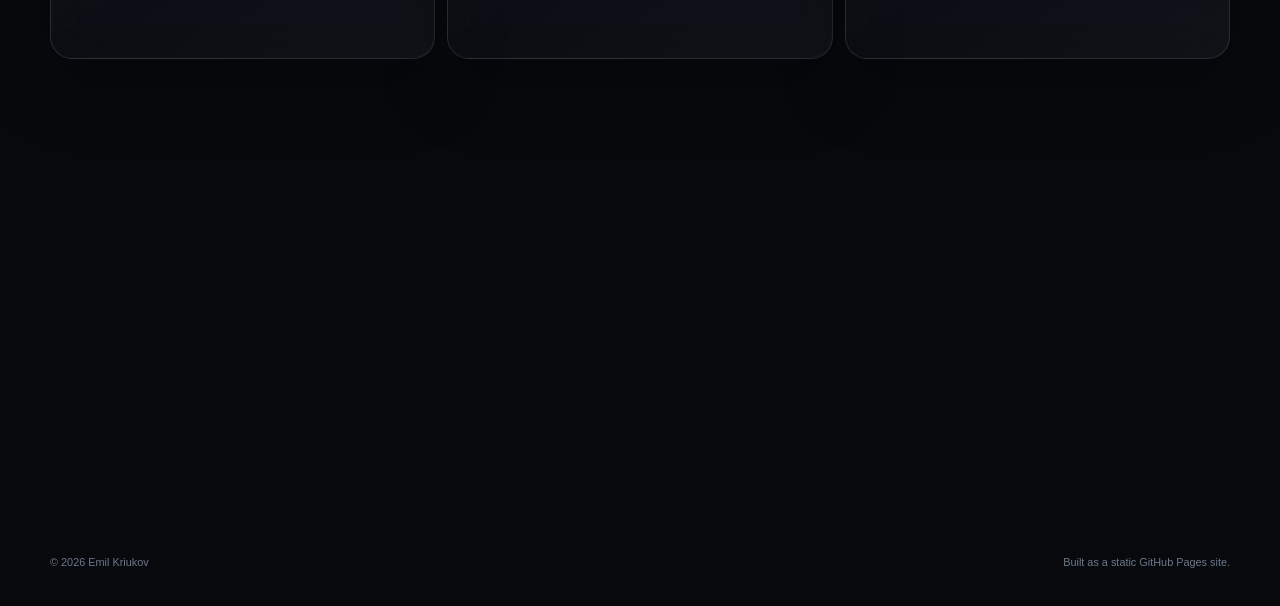
==== commit 50f6cf22: "Add files via upload" ====
--- a/index.html
+++ b/index.html
@@ -5,8 +5,9 @@
   <meta name="viewport" content="width=device-width, initial-scale=1" />
   <meta name="theme-color" content="#07090d" />
 
-  <title>Emil Kriukov | Computational Biologist | Retinal &amp; Single-Cell Research</title>
-  <meta name="description" content="Emil Kriukov is a computational biologist at the University of Pittsburgh working on retinal and optic-nerve single-cell atlases, cell-fate modeling, and computational approaches to vision restoration." />
+  <title>Emil Kriukov | Computational Biology &amp; Retinal Neuroscience</title>
+  <meta name="description" content="Emil Kriukov is a computational biologist working in retinal neuroscience, atlas assembly, machine learning, software development, and vision restoration." />
+  <meta name="keywords" content="Emil Kriukov, computational biology, neuroscience, retinal neuroscience, retinal biology, retinal development, retinal regeneration, vision science, optic nerve biology, neurodegeneration, vision restoration, single-cell RNA sequencing, single-nucleus RNA sequencing, transcriptomics, multi-omics, atlas assembly, single-cell atlas integration, data harmonization, machine learning, deep learning, GPU-accelerated bioinformatics, scientific software development, Python package development, cell-fate modeling, RNA velocity, trajectory inference, gene regulatory networks, cell-cell communication, spatial transcriptomics, ATAC-seq, ChIP-seq, bulk RNA-seq, retinal organoids, retinal ganglion cells, cross-species analysis" />
   <meta name="author" content="Emil Kriukov" />
   <meta name="robots" content="index, follow, max-image-preview:large" />
   <link rel="canonical" href="https://mcrewcow.github.io/ekriukov/" />
@@ -14,8 +15,8 @@
   <meta property="og:locale" content="en_US" />
   <meta property="og:type" content="profile" />
   <meta property="og:site_name" content="Emil Kriukov" />
-  <meta property="og:title" content="Emil Kriukov | Computational Biologist" />
-  <meta property="og:description" content="Retinal and optic-nerve single-cell atlases, cell-fate modeling, and computational biology for vision restoration." />
+  <meta property="og:title" content="Emil Kriukov | Computational Biology &amp; Retinal Neuroscience" />
+  <meta property="og:description" content="Retinal neuroscience, atlas assembly, machine learning, multi-omics, scientific software development, and computational biology for vision restoration." />
   <meta property="og:url" content="https://mcrewcow.github.io/ekriukov/" />
   <meta property="og:image" content="https://mcrewcow.github.io/ekriukov/assets/emil-profile.webp" />
   <meta property="og:image:alt" content="Portrait of computational biologist Emil Kriukov" />
@@ -23,8 +24,8 @@
   <meta property="profile:last_name" content="Kriukov" />
 
   <meta name="twitter:card" content="summary_large_image" />
-  <meta name="twitter:title" content="Emil Kriukov | Computational Biologist" />
-  <meta name="twitter:description" content="Retinal and optic-nerve single-cell atlases, cell-fate modeling, and computational biology for vision restoration." />
+  <meta name="twitter:title" content="Emil Kriukov | Computational Biology &amp; Retinal Neuroscience" />
+  <meta name="twitter:description" content="Retinal neuroscience, atlas assembly, machine learning, multi-omics, scientific software development, and computational biology for vision restoration." />
   <meta name="twitter:image" content="https://mcrewcow.github.io/ekriukov/assets/emil-profile.webp" />
   <meta name="twitter:image:alt" content="Portrait of computational biologist Emil Kriukov" />
 
@@ -37,8 +38,10 @@
     "@type": "ProfilePage",
     "@id": "https://mcrewcow.github.io/ekriukov/#profile-page",
     "url": "https://mcrewcow.github.io/ekriukov/",
-    "name": "Emil Kriukov | Computational Biologist",
-    "dateModified": "2026-08-24",
+    "name": "Emil Kriukov | Computational Biology & Retinal Neuroscience",
+    "description": "Research profile of Emil Kriukov, a computational biologist working across retinal neuroscience, atlas assembly, machine learning, multi-omics, quantitative cell-state modeling, and scientific software development.",
+    "keywords": "computational biology, neuroscience, retinal neuroscience, retinal biology, retinal development, retinal regeneration, vision science, optic nerve biology, neurodegeneration, vision restoration, atlas assembly, single-cell atlas integration, machine learning, deep learning, GPU-accelerated bioinformatics, scientific software development, Python package development, single-cell RNA sequencing, multi-omics, spatial transcriptomics, ATAC-seq, ChIP-seq, bulk RNA-seq, cell-fate modeling, RNA velocity, trajectory inference, gene regulatory networks, cell-cell communication, cross-species analysis",
+    "dateModified": "2026-08-26",
     "mainEntity": {
       "@type": "Person",
       "@id": "https://mcrewcow.github.io/ekriukov/#emil-kriukov",
@@ -53,17 +56,51 @@
         "name": "University of Pittsburgh",
         "url": "https://www.pitt.edu/"
       },
-      "description": "Computational biologist working on retinal and optic-nerve single-cell atlases, cell-fate modeling, and computational approaches to vision restoration.",
+      "hasOccupation": {
+        "@type": "Occupation",
+        "name": "Computational Biologist",
+        "description": "Computational research in retinal neuroscience, single-cell and multi-omics atlas assembly, machine learning, quantitative modeling, and scientific software development."
+      },
+      "description": "Computational biologist working at the intersection of neuroscience, retinal biology, retinal development, vision science, machine learning, atlas assembly, multi-omics, and scientific package development, with a focus on discovering targets for vision restoration.",
       "knowsAbout": [
         "Computational biology",
+        "Bioinformatics",
+        "Neuroscience",
+        "Neurobiology",
+        "Developmental biology",
+        "Regenerative biology",
+        "Vision science",
+        "Retinal biology",
+        "Retinal development",
+        "Retinal regeneration",
+        "Optic nerve biology",
+        "Neurodegeneration",
+        "Vision restoration",
+        "Retinal ganglion cells",
+        "Retinal organoids",
         "Single-cell RNA sequencing",
-        "Retinal biology",
-        "Optic nerve biology",
-        "Single-cell atlases",
+        "Single-nucleus RNA sequencing",
+        "Transcriptomics",
+        "Multi-omics",
+        "Single-cell atlas assembly",
+        "Atlas integration and harmonization",
+        "Cross-condition atlas analysis",
+        "Cross-species analysis",
+        "Machine learning",
+        "Deep learning",
+        "GPU-accelerated bioinformatics",
+        "Scientific software development",
+        "Python package development",
+        "Quantitative modeling",
         "Cell-fate modeling",
-        "Bioinformatics",
-        "Multi-omics",
-        "Vision restoration"
+        "Trajectory inference",
+        "RNA velocity",
+        "Gene regulatory networks",
+        "Cell-cell communication",
+        "Spatial transcriptomics",
+        "ATAC-seq",
+        "ChIP-seq",
+        "Bulk RNA-seq"
       ],
       "sameAs": [
         "https://github.com/mcrewcow",
@@ -98,7 +135,7 @@
           <img class="profile-hero" src="assets/emil-profile.webp" alt="Portrait of Emil Kriukov" />
           <div class="hero-intro-copy">
             <h1 class="identity-name">Emil Kriukov</h1>
-            <p class="identity-role">Computational biologist · single-cell atlases · retinal systems</p>
+            <p class="identity-role">Computational biologist · retinal neuroscience · atlas development · scientific software</p>
             <div class="identity-links">
               <a href="https://bnv-lab.org" target="_blank" rel="noopener">BNV Lab ↗</a>
               <a href="https://github.com/mcrewcow" target="_blank" rel="me noopener">GitHub ↗</a>
@@ -113,7 +150,7 @@
 
         <h2 id="hero-title" class="mission-title">Discover new targets for<br/><span>vision restoration.</span></h2>
         <p class="hero-lede">
-          I want to discover novel therapeutic targets for vision restoration through computational biology — by integrating large-scale single-cell atlases, quantitative modeling, and comparative analysis of retinal and optic-nerve cell states.
+          I use computational biology to discover therapeutic targets for vision restoration, combining retinal and optic-nerve atlas assembly, machine-learning-enabled integration, quantitative cell-state modeling, multi-omics, and scientific software development.
         </p>
         <div class="hero-actions">
           <a class="button button-primary" href="#goal">Explore Eye1k</a>
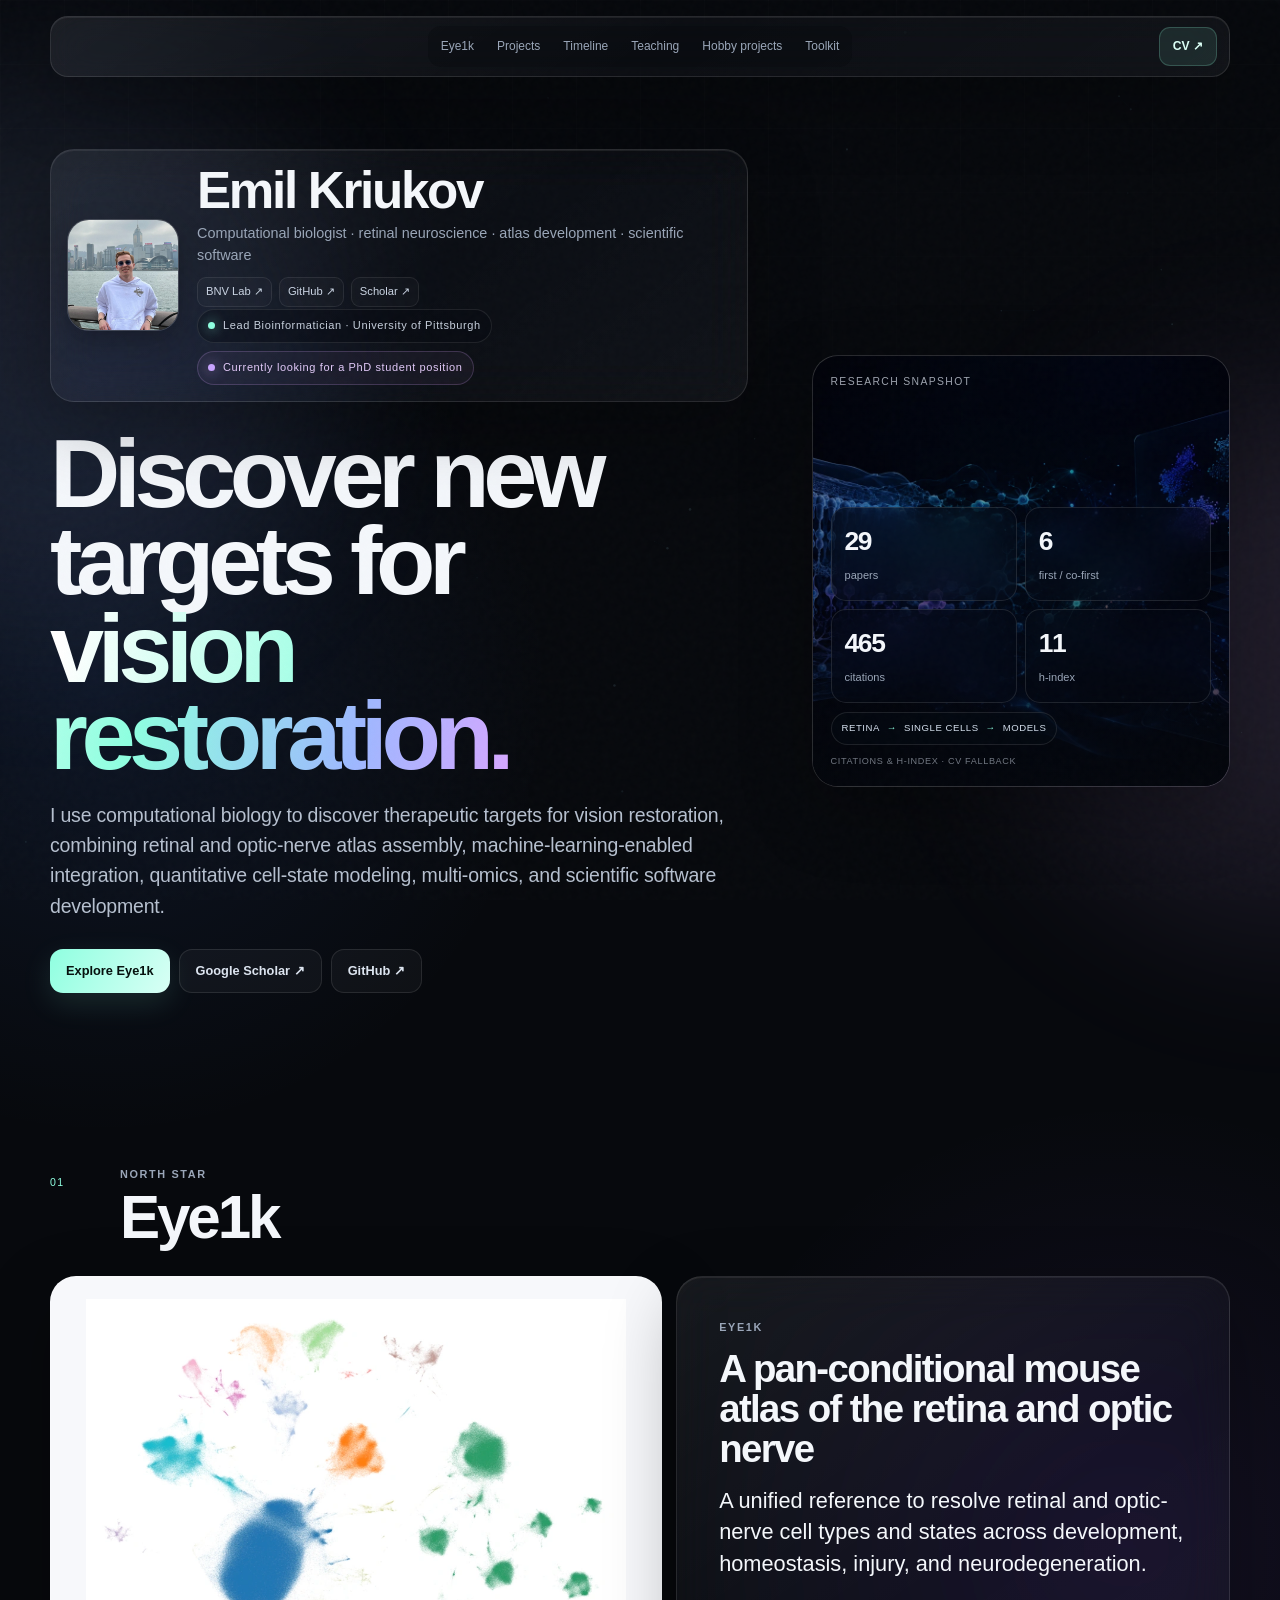
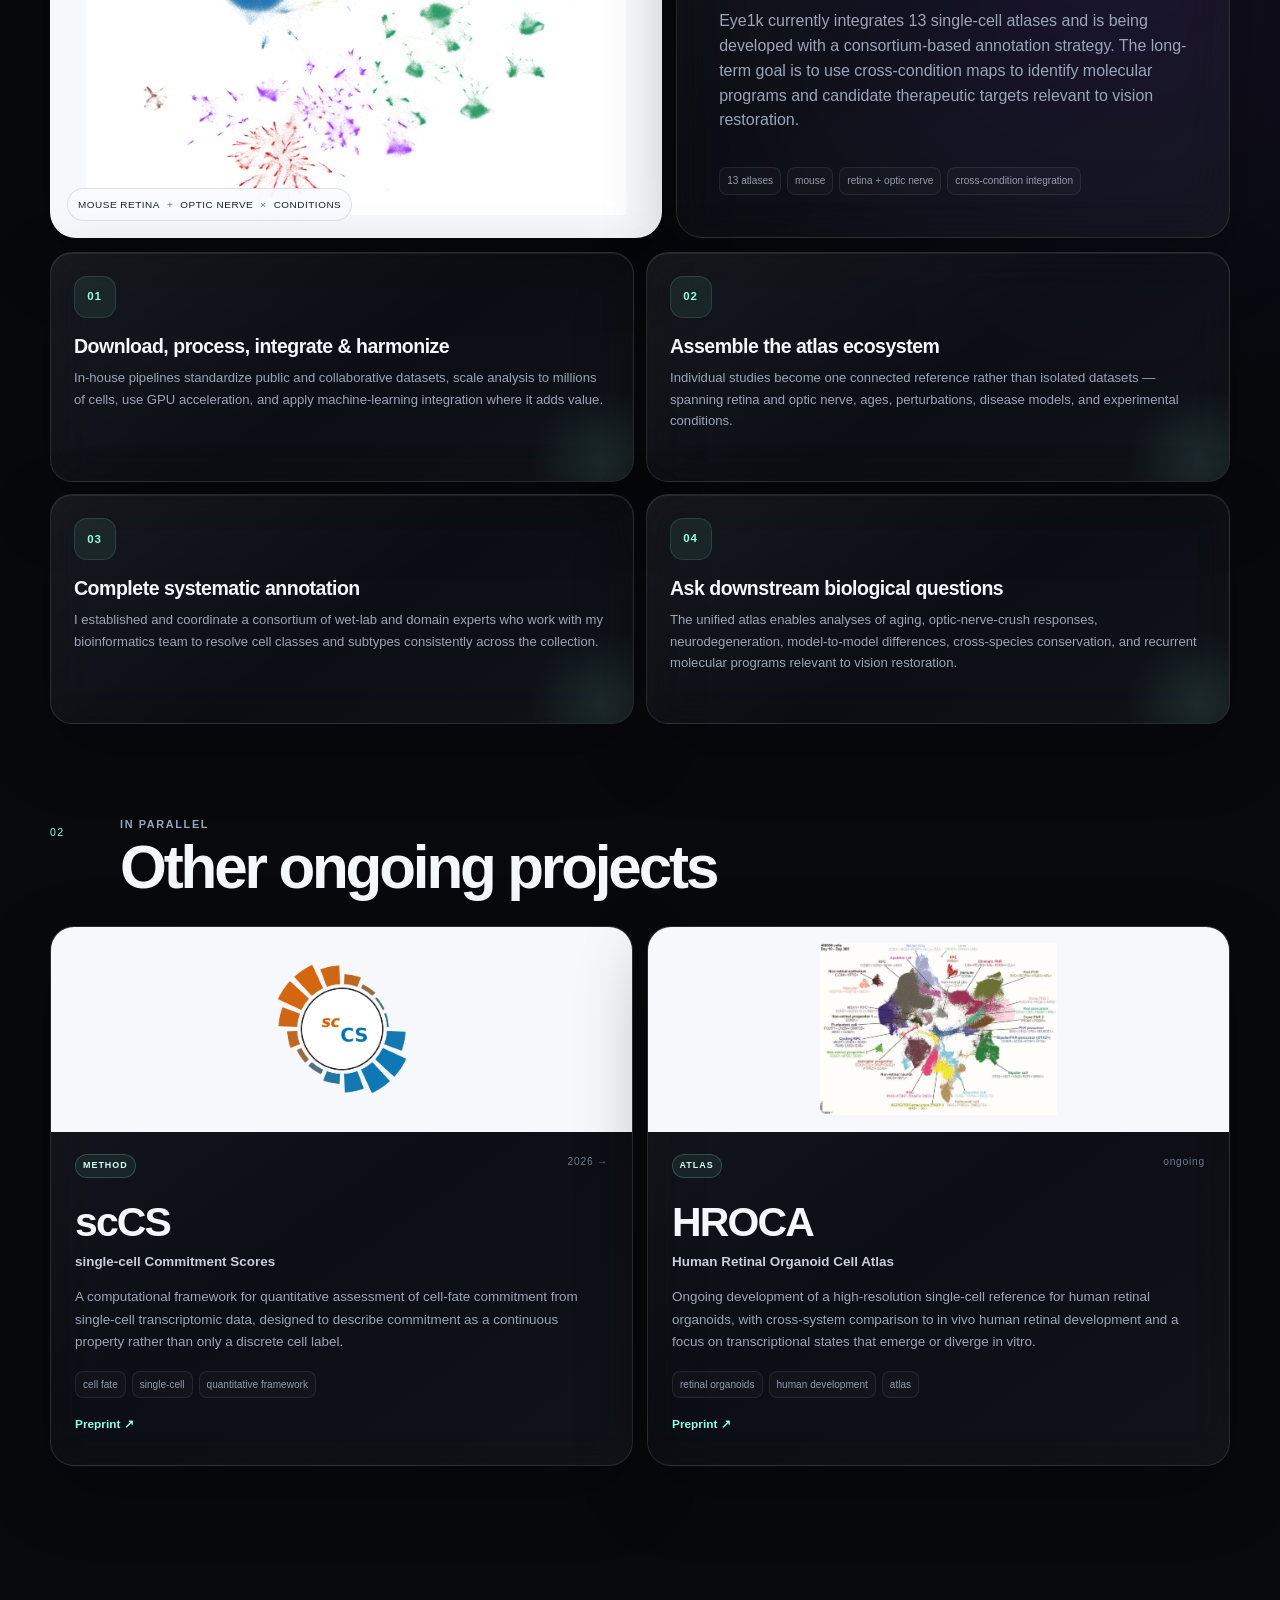
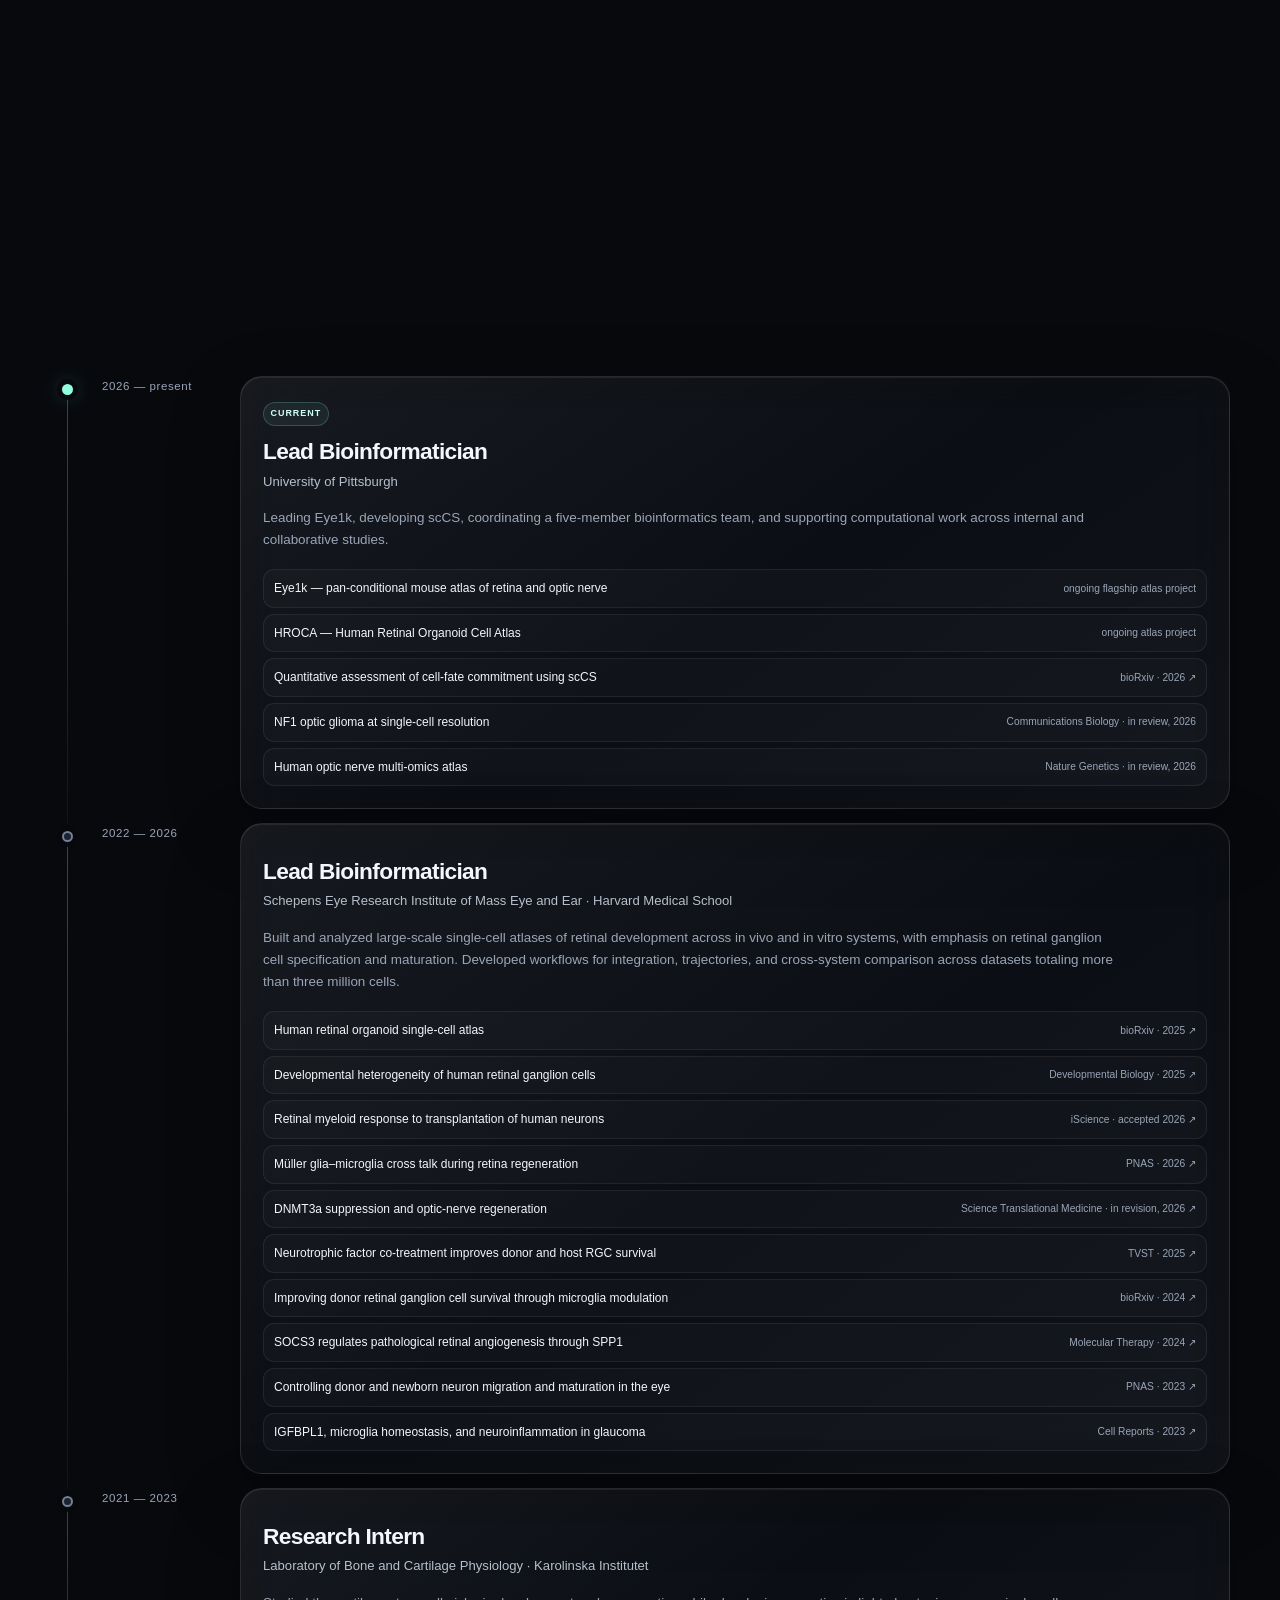
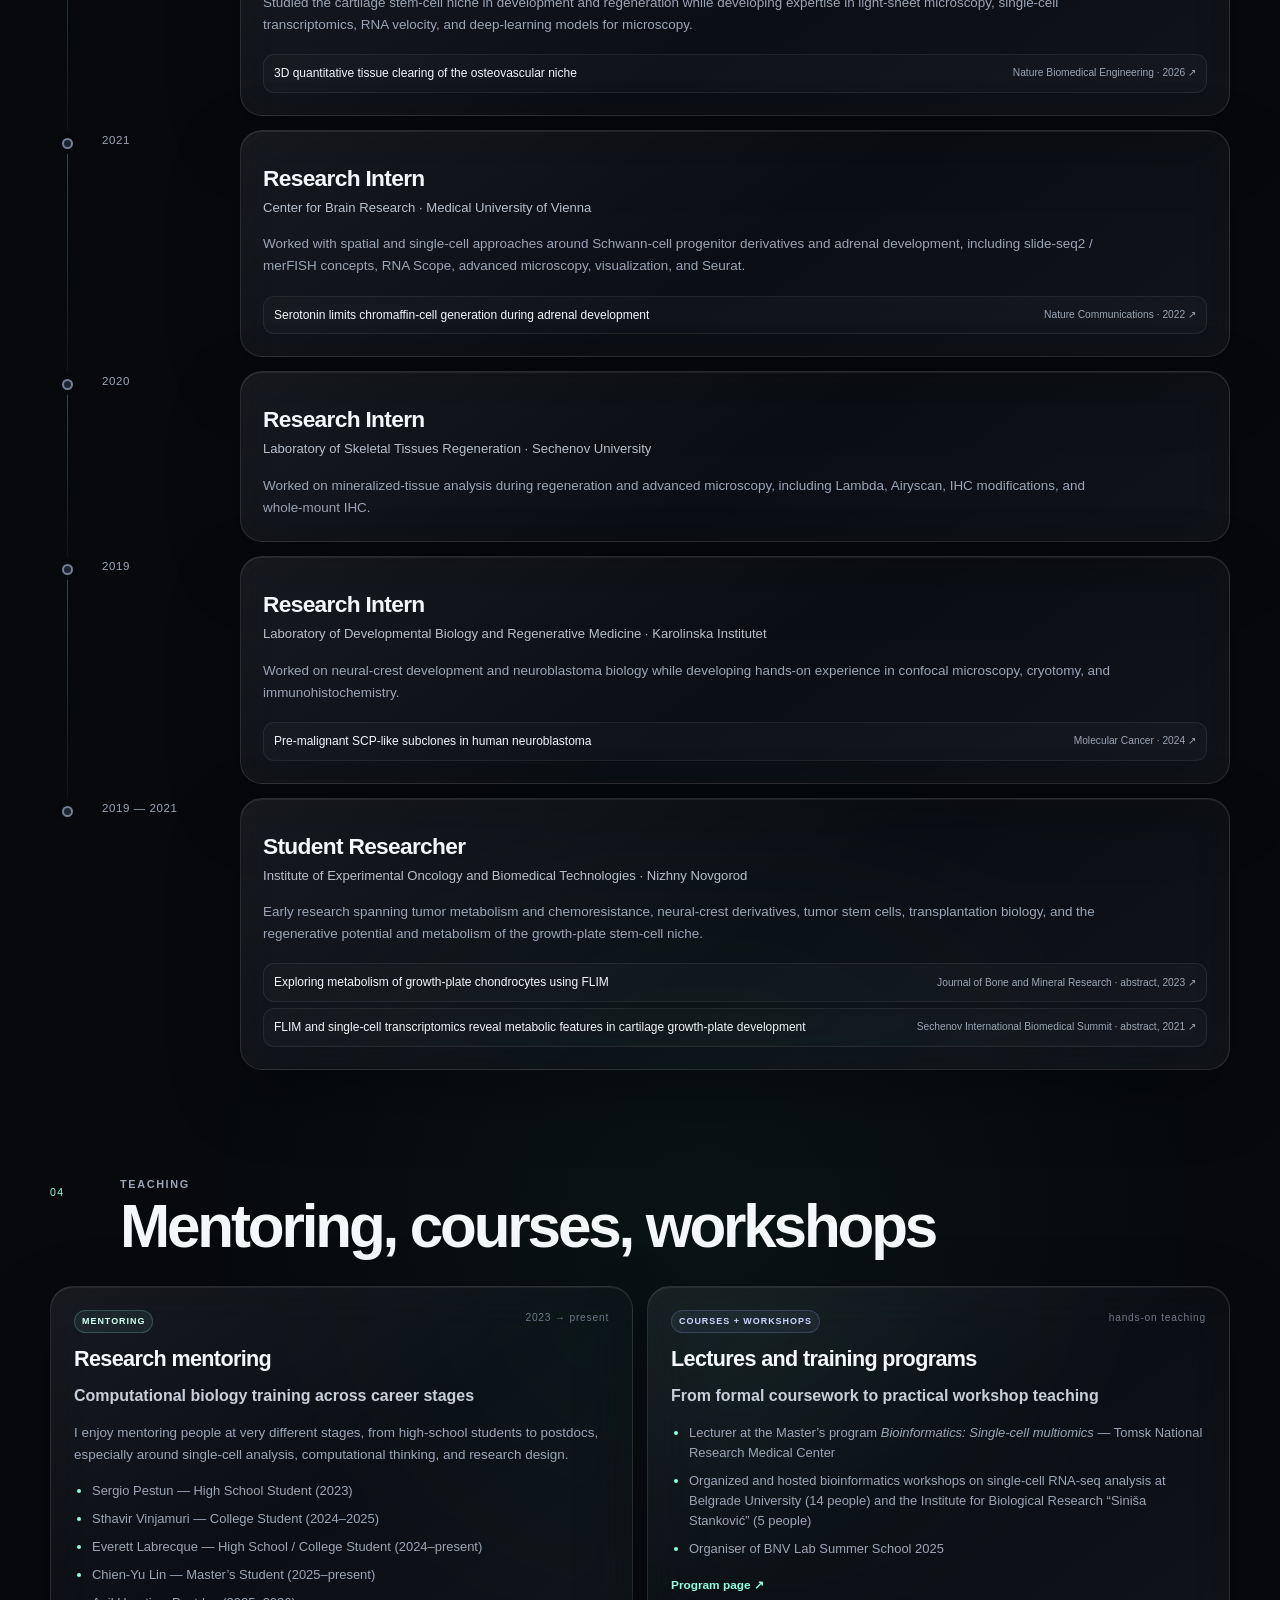
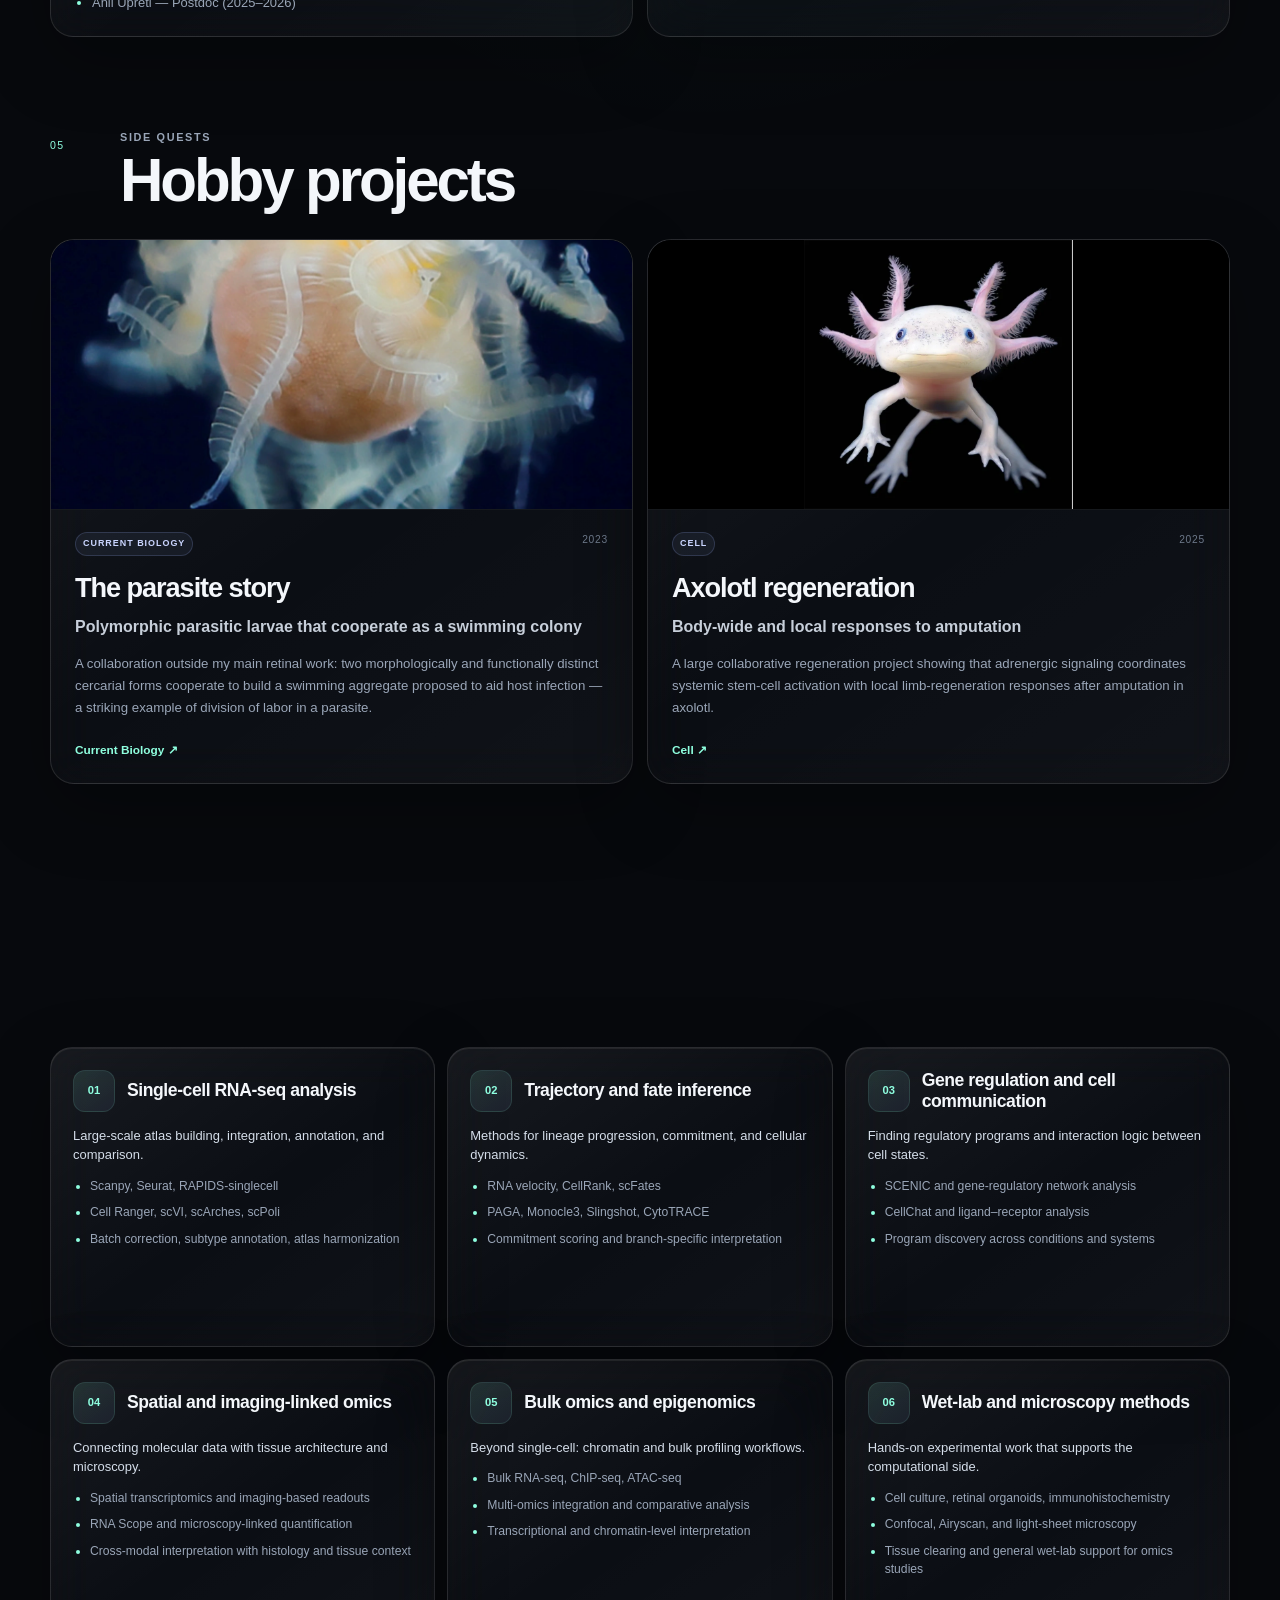
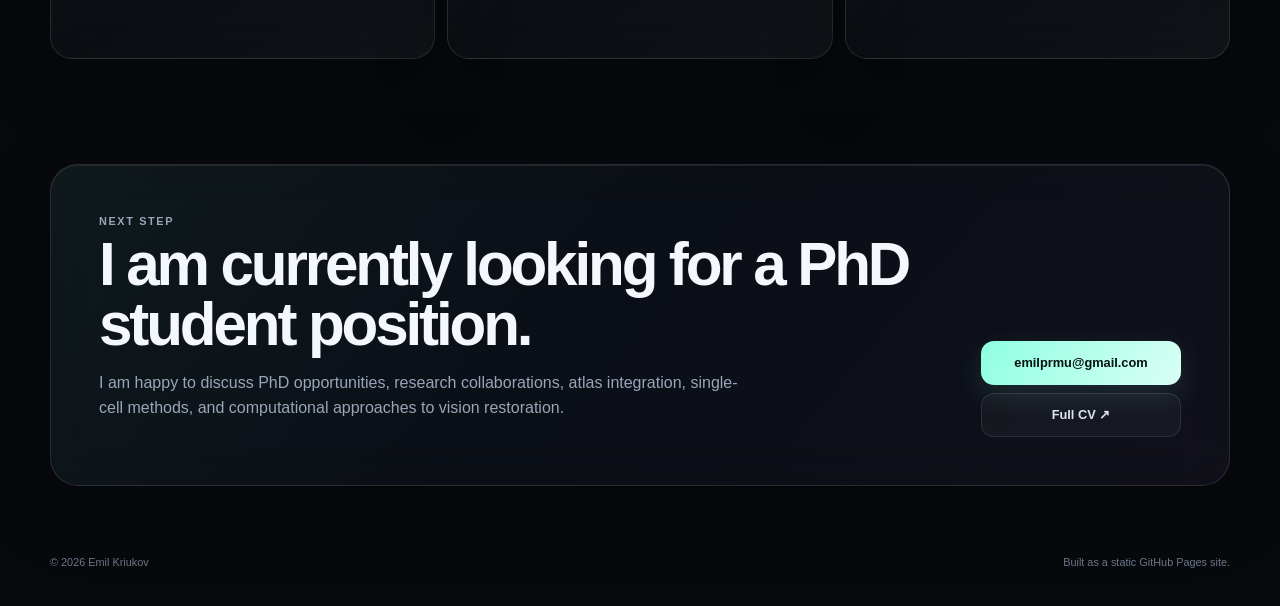
==== commit 28db8916: "Add files via upload" ====
--- a/index.html
+++ b/index.html
@@ -117,7 +117,11 @@
   <div class="noise" aria-hidden="true"></div>
 
   <header class="site-header glass" id="top">
-    <nav class="nav" aria-label="Primary navigation">
+    <button class="menu-toggle" type="button" aria-expanded="false" aria-controls="primary-nav">
+      <span class="menu-toggle-icon" aria-hidden="true"><i></i><i></i><i></i></span>
+      <span>Sections</span>
+    </button>
+    <nav class="nav" id="primary-nav" aria-label="Primary navigation">
       <a href="#goal">Eye1k</a>
       <a href="#projects">Projects</a>
       <a href="#timeline">Timeline</a>
@@ -163,16 +167,17 @@
         <img class="hero-art" src="assets/hero-retina-data.webp" alt="Abstract illustration of retinal tissue transforming into single-cell data, trajectories, and computational networks" />
         <div class="hero-panel-shade" aria-hidden="true"></div>
         <div class="hero-panel-content">
-          <div class="panel-kicker">Research snapshot · Aug 2026 CV</div>
+          <div class="panel-kicker">Research snapshot</div>
           <div class="metric-grid">
             <div class="metric"><strong>29</strong><span>papers</span></div>
             <div class="metric"><strong>6</strong><span>first / co-first</span></div>
-            <div class="metric"><strong>465</strong><span>citations</span></div>
-            <div class="metric"><strong>11</strong><span>h-index</span></div>
+            <div class="metric"><strong id="scholar-citations">465</strong><span>citations</span></div>
+            <div class="metric"><strong id="scholar-hindex">11</strong><span>h-index</span></div>
           </div>
           <div class="hero-visual-caption">
             <span>retina</span><i>→</i><span>single cells</span><i>→</i><span>models</span>
           </div>
+          <div class="stats-note" id="scholar-status">Citations &amp; h-index · CV fallback</div>
         </div>
       </aside>
     </section>
@@ -408,7 +413,7 @@
             <li>Sergio Pestun — High School Student (2023)</li>
             <li>Sthavir Vinjamuri — College Student (2024–2025)</li>
             <li>Everett Labrecque — High School / College Student (2024–present)</li>
-            <li>Chien-Yu Zona Lin — Master’s Student (2025–present)</li>
+            <li>Chien-Yu Lin — Master’s Student (2025–present)</li>
             <li>Anil Upreti — Postdoc (2025–2026)</li>
           </ul>
         </article>
--- a/styles.css
+++ b/styles.css
@@ -361,3 +361,63 @@
   #cell-field { display: none; }
   .reveal { opacity: 1; transform: none; }
 }
+
+/* Mobile section navigation + live Scholar metrics */
+.menu-toggle {
+  display: none;
+  align-items: center;
+  gap: 9px;
+  border: 1px solid rgba(255,255,255,.10);
+  background: rgba(4,7,11,.30);
+  color: #dbe3ef;
+  border-radius: 12px;
+  min-height: 39px;
+  padding: 0 12px;
+  font: inherit;
+  font-size: .76rem;
+  font-weight: 700;
+  cursor: pointer;
+}
+.menu-toggle-icon { width: 16px; display: grid; gap: 3px; }
+.menu-toggle-icon i { display: block; height: 1.5px; border-radius: 99px; background: currentColor; transition: transform .2s ease, opacity .2s ease; }
+.menu-toggle[aria-expanded="true"] .menu-toggle-icon i:nth-child(1) { transform: translateY(4.5px) rotate(45deg); }
+.menu-toggle[aria-expanded="true"] .menu-toggle-icon i:nth-child(2) { opacity: 0; }
+.menu-toggle[aria-expanded="true"] .menu-toggle-icon i:nth-child(3) { transform: translateY(-4.5px) rotate(-45deg); }
+.stats-note { margin-top: 9px; color: rgba(221,231,245,.50); font-size: .57rem; letter-spacing: .07em; text-transform: uppercase; }
+
+@media (max-width: 980px) {
+  .site-header {
+    grid-template-columns: 1fr auto;
+    gap: 10px;
+    overflow: visible;
+  }
+  .menu-toggle {
+    display: inline-flex;
+    grid-column: 1;
+    justify-self: start;
+  }
+  .header-cta { grid-column: 2; }
+  .nav {
+    display: none;
+    position: absolute;
+    top: calc(100% + 8px);
+    left: 0;
+    right: 0;
+    grid-column: auto;
+    flex-direction: column;
+    gap: 3px;
+    padding: 8px;
+    border-radius: 16px;
+    background: rgba(8,12,19,.94);
+    border: 1px solid rgba(255,255,255,.11);
+    box-shadow: 0 24px 60px rgba(0,0,0,.42), inset 0 1px 0 rgba(255,255,255,.05);
+    -webkit-backdrop-filter: blur(22px) saturate(140%);
+    backdrop-filter: blur(22px) saturate(140%);
+  }
+  .nav.open { display: flex; }
+  .nav a {
+    width: 100%;
+    padding: 11px 13px;
+    font-size: .84rem;
+  }
+}
